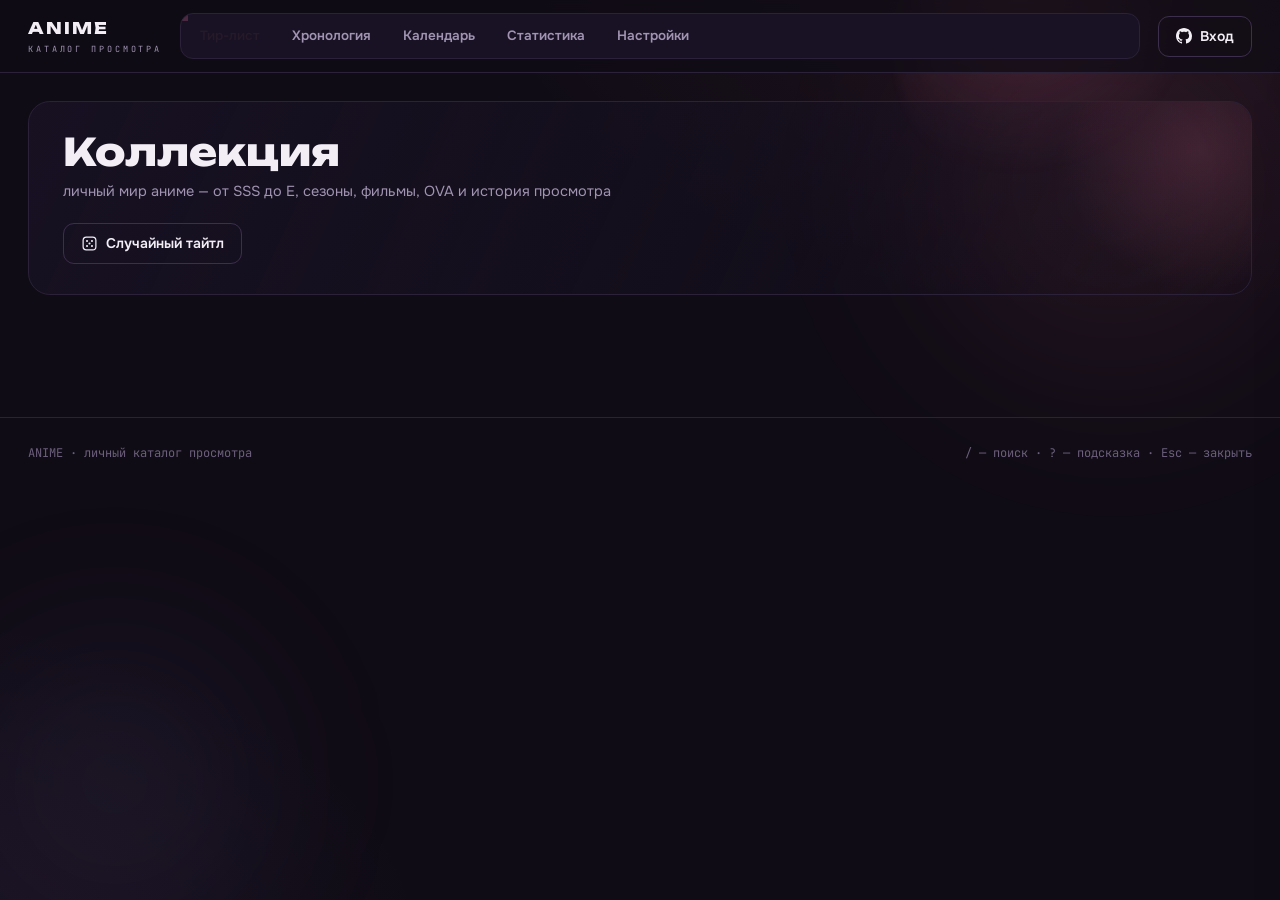
==== index.html @ db7510a7 "Update index.html" ====
<!DOCTYPE html>
<html lang="ru">
<head>
<meta charset="UTF-8">
<meta name="viewport" content="width=device-width, initial-scale=1.0">
<title>ANIME — личный каталог просмотра</title>
<link rel="icon" href="data:image/svg+xml,%3Csvg xmlns='http://www.w3.org/2000/svg' viewBox='0 0 24 24'%3E%3Cpath d='M12 2 C 15.5 6.5, 20 8.5, 20 13.5 C 20 18, 15.5 21, 12 22 C 8.5 21, 4 18, 4 13.5 C 4 8.5, 8.5 6.5, 12 2 Z' fill='%23ff7aa2'/%3E%3C/svg%3E">
<link rel="preconnect" href="https://fonts.googleapis.com">
<link rel="preconnect" href="https://fonts.gstatic.com" crossorigin>
<link href="https://fonts.googleapis.com/css2?family=Unbounded:wght@400;600;800&family=Onest:wght@400;500;600;700&family=JetBrains+Mono:wght@400;600&display=swap" rel="stylesheet">
<link rel="stylesheet" href="https://cdnjs.cloudflare.com/ajax/libs/font-awesome/6.4.0/css/all.min.css">
<link rel="stylesheet" href="css/styles.css">
</head>
<body class="ambient pill-glow tier-glow" data-embanim="full">

<!-- фоновые слои: лепестки позади контента -->
<div id="user-bg" aria-hidden="true"></div>
<div id="user-dim" aria-hidden="true"></div>
<div class="bg-moon" aria-hidden="true"></div>
<div class="bg-ambient" aria-hidden="true"><div class="amb a1"></div><div class="amb a2"></div></div>
<div class="bg-branch br-tr" id="branch-tr" aria-hidden="true"></div>
<div class="bg-branch br-bl" id="branch-bl" aria-hidden="true"></div>
<canvas id="petals" aria-hidden="true"></canvas>

<header class="topbar">
  <a class="brand" href="#" onclick="return false">
    <span class="brand-word" aria-label="ANIME"><i>A</i><i>N</i><i>I</i><i>M</i><i>E</i></span>
    <span class="brand-sub">КАТАЛОГ ПРОСМОТРА</span>
  </a>
  <nav class="nav" id="nav">
    <span class="nav-pill" id="nav-pill"></span>
    <button class="nav-btn active" data-view="tier">Тир-лист</button>
    <button class="nav-btn" data-view="timeline">Хронология</button>
    <button class="nav-btn" data-view="calendar">Календарь</button>
    <button class="nav-btn" data-view="stats">Статистика</button>
    <button class="nav-btn" data-view="settings">Настройки</button>
  </nav>
  <div class="sync-wrap" id="sync-wrap">
    <button class="btn" id="btn-login" title="Вход">
      <svg class="ic" width="16" height="16" viewBox="0 0 24 24" fill="currentColor"><path d="M12 0C5.37 0 0 5.37 0 12c0 5.31 3.435 9.795 8.205 11.385.6.105.825-.255.825-.57 0-.285-.015-1.23-.015-2.235-3.015.555-3.795-.735-4.035-1.41-.135-.345-.72-1.41-1.23-1.695-.42-.225-1.02-.78-.015-.795.945-.015 1.62.87 1.845 1.23 1.08 1.815 2.805 1.305 3.495.99.105-.78.42-1.305.765-1.605-2.67-.3-5.46-1.335-5.46-5.925 0-1.305.465-2.385 1.23-3.225-.12-.3-.54-1.53.12-3.18 0 0 1.005-.315 3.3 1.23.96-.27 1.98-.405 3-.405s2.04.135 3 .405c2.295-1.56 3.3-1.23 3.3-1.23.66 1.65.24 2.88.12 3.18.765.84 1.23 1.905 1.23 3.225 0 4.605-2.805 5.625-5.475 5.925.435.375.81 1.095.81 2.22 0 1.605-.015 2.895-.015 3.3 0 .315.225.69.825.57A12.02 12.02 0 0024 12c0-6.63-5.37-12-12-12z"/></svg>
      <span class="login-label">Вход</span>
    </button>
    <div class="sync-user hidden" id="sync-user" title="Синхронизация">
      <img id="su-avatar" alt="" class="hidden">
      <span class="gh-mini hidden" id="su-ghmini"><svg width="15" height="15" viewBox="0 0 24 24" fill="currentColor"><path d="M12 0C5.37 0 0 5.37 0 12c0 5.31 3.435 9.795 8.205 11.385.6.105.825-.255.825-.57 0-.285-.015-1.23-.015-2.235-3.015.555-3.795-.735-4.035-1.41-.135-.345-.72-1.41-1.23-1.695-.42-.225-1.02-.78-.015-.795.945-.015 1.62.87 1.845 1.23 1.08 1.815 2.805 1.305 3.495.99.105-.78.42-1.305.765-1.605-2.67-.3-5.46-1.335-5.46-5.925 0-1.305.465-2.385 1.23-3.225-.12-.3-.54-1.53.12-3.18 0 0 1.005-.315 3.3 1.23.96-.27 1.98-.405 3-.405s2.04.135 3 .405c2.295-1.56 3.3-1.23 3.3-1.23.66 1.65.24 2.88.12 3.18.765.84 1.23 1.905 1.23 3.225 0 4.605-2.805 5.625-5.475 5.925.435.375.81 1.095.81 2.22 0 1.605-.015 2.895-.015 3.3 0 .315.225.69.825.57A12.02 12.02 0 0024 12c0-6.63-5.37-12-12-12z"/></svg></span>
      <span class="sync-dot" id="su-dot"></span>
    </div>
    <div class="sync-menu hidden" id="sync-menu"></div>
  </div>
  <button class="btn btn-accent hidden" id="btn-add">
    <svg class="ic" width="17" height="17" viewBox="0 0 24 24" fill="none" stroke="currentColor" stroke-width="1.9" stroke-linecap="round"><path d="M12 5v14M5 12h14"/></svg>
    <span class="add-label">Добавить тайтл</span>
  </button>
</header>

<main>
  <!-- ======== ТИР-ЛИСТ ======== -->
  <section class="view" id="view-tier">
    <div class="hero" id="hero">
      <div class="hero-main">
        <h1 class="hero-title">Коллекция</h1>
        <p class="hero-sub">личный мир аниме — от SSS до E, сезоны, фильмы, OVA и история просмотра</p>
        <div class="hero-actions">
          <button class="btn btn-accent hidden" data-act="add">
            <svg class="ic" width="16" height="16" viewBox="0 0 24 24" fill="none" stroke="currentColor" stroke-width="1.9" stroke-linecap="round"><path d="M12 5v14M5 12h14"/></svg>
            Добавить тайтл
          </button>
          <button class="btn" id="btn-random">
            <svg class="ic" width="17" height="17" viewBox="0 0 24 24" fill="none" stroke="currentColor" stroke-width="1.7"><rect x="3" y="3" width="18" height="18" rx="4.5"/><circle cx="8.5" cy="8.5" r="1.5" fill="currentColor" stroke="none"/><circle cx="15.5" cy="8.5" r="1.5" fill="currentColor" stroke="none"/><circle cx="12" cy="12" r="1.5" fill="currentColor" stroke="none"/><circle cx="8.5" cy="15.5" r="1.5" fill="currentColor" stroke="none"/><circle cx="15.5" cy="15.5" r="1.5" fill="currentColor" stroke="none"/></svg>
            Случайный тайтл
          </button>
        </div>
      </div>
      <div class="hero-stats" id="hero-stats"></div>
    </div>
    <div class="tier-total" id="tier-total"></div>
    <div id="recent-wrap"></div>
    <div id="filters-wrap"></div>
    <div id="tierlist"></div>
    <div id="empty-state" class="empty-state" style="display:none">
      <div class="empty-word">ANIME</div>
      <h2>Каталог пока пуст</h2>
      <p>Войдите по токену доступа — и наполняйте коллекцию.</p>
      <div class="row">
        <button class="btn btn-accent hidden" data-act="add">Добавить тайтл</button>
      </div>
    </div>
  </section>

  <!-- ======== ХРОНОЛОГИЯ ======== -->
  <section class="view hidden" id="view-timeline">
    <div class="page-head">
      <div>
        <h1 class="page-title">Хронология</h1>
        <p class="page-sub">Общий список просмотра — от свежего к старому</p>
      </div>
    </div>
    <div id="timeline"></div>
  </section>

  <!-- ======== КАЛЕНДАРЬ ======== -->
  <section class="view hidden" id="view-calendar">
    <div class="page-head">
      <div>
        <h1 class="page-title">Календарь просмотра</h1>
        <p class="page-sub">Дни, в которые вы закончили сезоны, фильмы, OVA и спешлы</p>
      </div>
    </div>
    <div class="cal-head">
      <div class="cal-mode">
        <button id="cal-mode-grid" class="on">Сетка</button>
        <button id="cal-mode-list">Список</button>
      </div>
      <div id="cal-nav-block">
        <button class="cal-nav" id="cal-prev" aria-label="Предыдущий месяц"><svg width="16" height="16" viewBox="0 0 24 24" fill="none" stroke="currentColor" stroke-width="1.9" stroke-linecap="round" stroke-linejoin="round"><path d="M15 5l-7 7 7 7"/></svg></button>
        <select class="cal-sel" id="cal-sel-m" aria-label="Месяц"></select>
        <select class="cal-sel" id="cal-sel-y" aria-label="Год"></select>
        <button class="cal-nav" id="cal-next" aria-label="Следующий месяц"><svg width="16" height="16" viewBox="0 0 24 24" fill="none" stroke="currentColor" stroke-width="1.9" stroke-linecap="round" stroke-linejoin="round"><path d="M9 5l7 7-7 7"/></svg></button>
        <button class="btn" id="cal-today" style="padding:8px 14px;font-size:13px">Сегодня</button>
      </div>
    </div>
    <div id="cal-grid-wrap">
      <div class="cal-grid" id="cal-grid"></div>
      <p class="cal-note">Записи с неполной датой видны в режиме «Список» и во «Хронологии».</p>
    </div>
    <div id="cal-list-wrap" class="hidden">
      <div class="cal-years" id="cal-years"></div>
      <div id="cal-list"></div>
    </div>
  </section>

  <!-- ======== СТАТИСТИКА ======== -->
  <section class="view hidden" id="view-stats">
    <div class="page-head">
      <div>
        <h1 class="page-title">Статистика и аналитика</h1>
        <p class="page-sub">Серии, часы, активность, рекорды, тиры, жанры и годы</p>
      </div>
    </div>
    <div id="stats"></div>
  </section>
</main>

<!-- ======== панель настроек ======== -->
<aside id="drawer" aria-label="Настройки">
  <div class="drawer-head">
    <h2>Настройки</h2>
    <button class="drawer-x" id="drawer-x" title="Закрыть панель"><svg width="17" height="17" viewBox="0 0 24 24" fill="none" stroke="currentColor" stroke-width="1.9" stroke-linecap="round"><path d="M6 6l12 12M18 6L6 18"/></svg></button>
  </div>
  <p class="drawer-sub">Персональные — действуют только в вашем браузере</p>

  <div class="set-sec">
    <h3>Каталог</h3>
    <div class="sw-row">
      <div><div class="sw-name">Вид каталога</div><div class="sw-desc">Постеры, чипы или список</div></div>
      <select class="sel-set" id="sel-catview">
        <option value="posters">Постеры</option>
        <option value="chips">Чипы</option>
        <option value="list">Список</option>
      </select>
    </div>
  </div>

  <div class="set-sec">
    <h3>Эмблемы тиров</h3>
    <div class="sw-row">
      <div><div class="sw-name">Анимация эмблем</div><div class="sw-desc">У каждого тира своя: звезда, лотос, алмаз…</div></div>
      <select class="sel-set" id="sel-embanim">
        <option value="full">Полная</option>
        <option value="float">Только парение</option>
        <option value="off">Выключена</option>
      </select>
    </div>
    <div class="sw-row">
      <div><div class="sw-name">Скорость анимации</div></div>
      <div class="range-in"><input type="range" id="s-embanimspd" min="2" max="14" step="1"><span class="rng-val" id="v-embanimspd"></span></div>
    </div>
    <div class="sw-row">
      <div><div class="sw-name">Свечение тира</div></div>
      <label class="switch"><input type="checkbox" id="s-tierglow"><i></i></label>
    </div>
  </div>

  <div class="set-sec">
    <h3>Частицы и погода</h3>
    <div class="sw-row">
      <div><div class="sw-name">Частицы</div></div>
      <label class="switch"><input type="checkbox" id="s-particles"><i></i></label>
    </div>
    <div class="sw-row">
      <div><div class="sw-name">Стиль частиц</div></div>
      <select class="sel-set" id="sel-pstyle"></select>
    </div>
    <div class="sw-row">
      <div><div class="sw-name">Поверх контента</div></div>
      <label class="switch"><input type="checkbox" id="s-petsfront"><i></i></label>
    </div>
    <div class="sw-row">
      <div><div class="sw-name">Плотность</div></div>
      <div class="range-in"><input type="range" id="s-density" min="5" max="100" step="5"><span class="rng-val" id="v-density"></span></div>
    </div>
    <div class="sw-row">
      <div><div class="sw-name">Скорость падения</div></div>
      <div class="range-in"><input type="range" id="s-fall" min="20" max="250" step="10"><span class="rng-val" id="v-fall"></span></div>
    </div>
    <div class="sw-row">
      <div><div class="sw-name">Размер частиц</div></div>
      <div class="range-in"><input type="range" id="s-psize" min="50" max="200" step="10"><span class="rng-val" id="v-psize"></span></div>
    </div>
    <div class="sw-row">
      <div><div class="sw-name">Прозрачность</div></div>
      <div class="range-in"><input type="range" id="s-palpha" min="20" max="100" step="5"><span class="rng-val" id="v-palpha"></span></div>
    </div>
    <div class="sw-row">
      <div><div class="sw-name">Вращение в полёте</div></div>
      <label class="switch"><input type="checkbox" id="s-pspin"><i></i></label>
    </div>
    <div class="sw-row">
      <div><div class="sw-name">Мерцание</div></div>
      <label class="switch"><input type="checkbox" id="s-twinkle"><i></i></label>
    </div>
    <div class="sw-row">
      <div><div class="sw-name">Сила ветра</div></div>
      <div class="range-in"><input type="range" id="s-wind" min="0" max="200" step="10"><span class="rng-val" id="v-wind"></span></div>
    </div>
  </div>

  <div class="set-sec">
    <h3>Деревья на фоне</h3>
    <div class="sw-row">
      <div><div class="sw-name">Деревья</div></div>
      <label class="switch"><input type="checkbox" id="s-branches"><i></i></label>
    </div>
    <div class="sw-row">
      <div><div class="sw-name">Порода дерева</div></div>
      <select class="sel-set" id="sel-bstyle"></select>
    </div>
    <div class="sw-row">
      <div><div class="sw-name">Покачивание</div></div>
      <label class="switch"><input type="checkbox" id="s-sway"><i></i></label>
    </div>
    <div class="sw-row">
      <div><div class="sw-name">Параллакс от курсора</div></div>
      <div class="range-in"><input type="range" id="s-parallax" min="0" max="100" step="10"><span class="rng-val" id="v-parallax"></span></div>
    </div>
    <div class="sw-row">
      <div><div class="sw-name">Прозрачность деревьев</div></div>
      <div class="range-in"><input type="range" id="s-balpha" min="20" max="100" step="5"><span class="rng-val" id="v-balpha"></span></div>
    </div>
  </div>

  <div class="set-sec">
    <h3>Фон и глубина</h3>
    <div class="sw-row">
      <div><div class="sw-name">Фоновое свечение</div></div>
      <label class="switch"><input type="checkbox" id="s-ambient"><i></i></label>
    </div>
    <div class="sw-row">
      <div><div class="sw-name">Луна</div></div>
      <label class="switch"><input type="checkbox" id="s-moon"><i></i></label>
    </div>
    <div class="sw-row">
      <div><div class="sw-name">Своя картина</div></div>
      <div class="bg-actions">
        <label for="bg-file">Загрузить…</label>
        <input type="file" id="bg-file" accept="image/*" hidden>
        <button id="bg-remove">Убрать</button>
      </div>
    </div>
    <div class="sw-row">
      <div><div class="sw-name">Затемнение картины</div></div>
      <div class="range-in"><input type="range" id="s-bgdim" min="0" max="90" step="5"><span class="rng-val" id="v-bgdim"></span></div>
    </div>
  </div>

  <div class="set-sec">
    <h3>Анимации интерфейса</h3>
    <div class="sw-row">
      <div><div class="sw-name">Анимации интерфейса</div></div>
      <label class="switch"><input type="checkbox" id="s-anim"><i></i></label>
    </div>
    <div class="sw-row">
      <div><div class="sw-name">Темп анимаций</div></div>
      <select class="sel-set" id="sel-tempo">
        <option value="calm">Спокойный</option>
        <option value="normal">Обычный</option>
        <option value="lively">Живой</option>
        <option value="instant">Мгновенный</option>
      </select>
    </div>
    <div class="sw-row"><div><div class="sw-name">Каскад строк тир-листа</div></div><label class="switch"><input type="checkbox" id="s-rowanim"><i></i></label></div>
    <div class="sw-row"><div><div class="sw-name">Каскад карточек</div></div><label class="switch"><input type="checkbox" id="s-cascade"><i></i></label></div>
    <div class="sw-row"><div><div class="sw-name">Подсветка строк тиров</div></div><label class="switch"><input type="checkbox" id="s-tierbg"><i></i></label></div>
    <div class="sw-row"><div><div class="sw-name">Появление модалок</div></div><label class="switch"><input type="checkbox" id="s-modalpop"><i></i></label></div>
    <div class="sw-row"><div><div class="sw-name">Анимация тостов</div></div><label class="switch"><input type="checkbox" id="s-toastanim"><i></i></label></div>
    <div class="sw-row"><div><div class="sw-name">Свечение активной вкладки</div></div><label class="switch"><input type="checkbox" id="s-pillglow"><i></i></label></div>
  </div>

  <div class="set-sec">
    <h3>Карточки</h3>
    <div class="sw-row"><div><div class="sw-name">Объёмный наклон</div></div><label class="switch"><input type="checkbox" id="s-tilt"><i></i></label></div>
    <div class="sw-row"><div><div class="sw-name">Сила наклона</div></div><div class="range-in"><input type="range" id="s-tiltpow" min="2" max="20" step="1"><span class="rng-val" id="v-tiltpow"></span></div></div>
    <div class="sw-row"><div><div class="sw-name">Подъём при наведении</div></div><label class="switch"><input type="checkbox" id="s-lift"><i></i></label></div>
    <div class="sw-row"><div><div class="sw-name">Подсветка цветом тира</div></div><label class="switch"><input type="checkbox" id="s-glow"><i></i></label></div>
    <div class="sw-row"><div><div class="sw-name">Блеск на обложках</div></div><label class="switch"><input type="checkbox" id="s-shine"><i></i></label></div>
  </div>

  <div class="set-sec">
    <h3>Счётчики и списки</h3>
    <div class="sw-row"><div><div class="sw-name">Анимация счётчиков</div></div><label class="switch"><input type="checkbox" id="s-counters"><i></i></label></div>
    <div class="sw-row"><div><div class="sw-name">Скорость счётчиков</div></div><div class="range-in"><input type="range" id="s-cntspd" min="200" max="2000" step="100"><span class="rng-val" id="v-cntspd"></span></div></div>
    <div class="sw-row"><div><div class="sw-name">Лента недавних</div></div><label class="switch"><input type="checkbox" id="s-recent"><i></i></label></div>
  </div>

  <div class="set-sec">
    <h3>Тема</h3>
    <div class="sw-row"><div><div class="sw-name">Светлая тема</div></div><label class="switch"><input type="checkbox" id="s-light"><i></i></label></div>
    <div class="sw-row">
      <div><div class="sw-name">Акцентный цвет</div></div>
      <div class="acc-pick" id="acc-pick">
        <button data-acc="sakura" style="--c:#ff7aa2"></button>
        <button data-acc="flame" style="--c:#ff6b4a"></button>
        <button data-acc="violet" style="--c:#b18cff"></button>
        <button data-acc="mint" style="--c:#6fd6b1"></button>
      </div>
    </div>
    <div class="sw-row"><div><div class="sw-name">Прозрачность панелей</div></div><div class="range-in"><input type="range" id="s-panelop" min="50" max="100" step="2"><span class="rng-val" id="v-panelop"></span></div></div>
    <div class="sw-row"><div><div class="sw-name">Скругление карточек</div></div><div class="range-in"><input type="range" id="s-radius" min="0" max="20" step="1"><span class="rng-val" id="v-radius"></span></div></div>
  </div>

  <div class="set-sec">
    <h3>Расчёт времени</h3>
    <div class="num-row"><div><div class="sw-name">Длительность серии</div></div><div class="num-in"><input type="number" id="s-epmin" min="1" max="600"><span>мин</span></div></div>
    <div class="num-row"><div><div class="sw-name">Длительность фильма</div></div><div class="num-in"><input type="number" id="s-filmmin" min="1" max="600"><span>мин</span></div></div>
  </div>

  <div class="set-sec">
    <h3>Данные</h3>
    <div class="set-actions">
      <button class="btn" id="btn-export"><i class="fa-solid fa-download ic"></i>Экспорт JSON</button>
      <button class="btn" id="btn-import"><i class="fa-solid fa-upload ic"></i>Импорт JSON</button>
      <input type="file" id="file-import" accept=".json,application/json" hidden>
      <button class="btn btn-accent" id="btn-reset-set"><i class="fa-solid fa-rotate-left ic"></i>Сбросить настройки</button>
    </div>
  </div>
</aside>

<footer>
  <span>ANIME · личный каталог просмотра</span>
  <span>/ — поиск · ? — подсказка · Esc — закрыть</span>
</footer>

<!-- ======== детали тайтла ======== -->
<div class="overlay hidden" id="ov-title"><div class="modal modal-title" id="m-title"></div></div>
<!-- ======== форма ======== -->
<div class="overlay hidden" id="ov-form">
  <div class="modal modal-form">
    <button class="modal-x" data-close><svg width="17" height="17" viewBox="0 0 24 24" fill="none" stroke="currentColor" stroke-width="1.9" stroke-linecap="round"><path d="M6 6l12 12M18 6L6 18"/></svg></button>
    <h2 id="form-title">Новый тайтл</h2>
    <form id="title-form" novalidate autocomplete="off">
      <div class="form-top">
        <div class="f-cover">
          <img id="f-preview" alt="Обложка">
          <div class="cover-actions">
            <label for="f-cover-file">Загрузить файл…</label>
            <input type="file" id="f-cover-file" accept="image/*" hidden>
            <button type="button" id="f-cover-clear">Сбросить обложку</button>
          </div>
        </div>
        <div class="f-main">
          <div class="field" id="w-name">
            <label>Название</label>
            <input id="f-name" placeholder="Полное название тайтла" autocomplete="off">
            <div class="err-t">Название обязательно</div>
          </div>
          <div class="field">
            <label>Ссылка на обложку</label>
            <input id="f-cover-url" placeholder="https://… (можно оставить пустым)" autocomplete="off">
          </div>
          <div class="field">
            <label>Тир</label>
            <div class="seg" id="f-tier"></div>
          </div>
          <div class="field">
            <label>Тип</label>
            <div class="seg seg-types" id="f-type"></div>
          </div>
        </div>
      </div>
      <div class="field" style="margin-bottom:14px">
        <label>Жанры</label>
        <div class="gp-search" style="margin-bottom:10px">
          <svg width="15" height="15" viewBox="0 0 24 24" fill="none" stroke="currentColor" stroke-width="1.8" stroke-linecap="round"><circle cx="11" cy="11" r="7"/><path d="M20 20l-3.2-3.2"/></svg>
          <input id="f-genre-search" placeholder="Найти жанр…" autocomplete="off">
        </div>
        <div class="f-genres-selected" id="f-genres-selected"></div>
        <div class="gchips" id="f-genres"></div>
        <div class="genre-add">
          <input id="f-genre-new" placeholder="Свой жанр…" autocomplete="off">
          <button type="button" id="f-genre-add">Добавить</button>
        </div>
      </div>
      <div class="field" id="units-block" style="margin-bottom:14px">
        <label id="units-label">Структура просмотра</label>
        <div class="units-box" id="units-box">
          <div class="units-head"><span class="units-sum" id="units-sum"></span></div>
          <div class="units-add" id="units-add"></div>
          <div class="units-list" id="units-list"></div>
          <div class="units-err">Проверьте даты — формат ДД.ММ.ГГГГ, ММ.ГГГГ или ГГГГ</div>
          <div class="units-foot">Название — свободный текст · у фильмов в поле количества — длительность в минутах</div>
        </div>
      </div>
      <div class="field hidden" id="w-episodes">
        <label id="l-episodes">Эпизоды</label>
        <input type="number" id="f-episodes" min="0" max="5000" placeholder="0">
      </div>
      <div class="field" id="w-minutes2">
        <label id="l-minutes">Длительность эпизода</label>
        <input type="number" id="f-minutes" min="1" max="600" placeholder="по умолчанию">
      </div>
      <div class="f-estimate" id="f-estimate"></div>
      <div class="field hidden" id="w-date">
        <label>Дата просмотра</label>
        <input id="f-date" placeholder="12.08.2023 · 08.2023 · 2023" autocomplete="off">
      </div>
      <div class="field">
        <label>Заметка</label>
        <textarea id="f-notes" placeholder="Впечатления, цитаты…" autocomplete="off"></textarea>
      </div>
      <div class="form-foot">
        <button type="button" class="btn" data-close>Отмена</button>
        <button type="submit" class="btn btn-accent" id="f-submit">Сохранить</button>
      </div>
    </form>
  </div>
</div>
<!-- ======== день календаря ======== -->
<div class="overlay hidden" id="ov-day"><div class="modal modal-day" id="m-day"></div></div>
<!-- ======== подтверждение ======== -->
<div class="overlay hidden" id="ov-confirm"><div class="modal modal-confirm" id="m-confirm"></div></div>
<!-- ======== вход ======== -->
<div class="overlay hidden" id="ov-login">
  <div class="modal modal-login">
    <button class="modal-x" data-close><svg width="17" height="17" viewBox="0 0 24 24" fill="none" stroke="currentColor" stroke-width="1.9" stroke-linecap="round"><path d="M6 6l12 12M18 6L6 18"/></svg></button>
    <h2>Вход</h2>
    <div class="login-tabs">
      <button data-tab="rw" class="on">Владелец · чтение и запись</button>
      <button data-tab="ro">Чтение</button>
    </div>
    <div id="lk-rw">
      <div class="field">
        <label>Токен доступа</label>
        <input type="password" id="lk-token" placeholder="github_pat_… или ghp_…" autocomplete="new-password">
      </div>
      <button type="button" class="btn" id="lk-check">Проверить токен</button>
      <div class="lk-user hidden" id="lk-user"></div>
      <div class="field hidden" id="lk-repo-w">
        <label>Репозиторий</label>
        <select id="lk-repo"></select>
      </div>
      <div class="field hidden" id="lk-branch-w">
        <label>Ветка</label>
        <select id="lk-branch"></select>
      </div>
      <div class="lk-status" id="lk-status"></div>
      <div class="login-foot">
        <button type="button" class="btn" data-close>Отмена</button>
        <button type="button" class="btn btn-accent" id="lk-connect" disabled>Подключить</button>
      </div>
    </div>
    <div id="lk-ro" class="hidden">
      <div class="lk-hint">Режим чтения: укажите публичный репозиторий владельца — каталог подтянется без токена.</div>
      <div class="lk-row">
        <div class="field"><label>Владелец</label><input id="ro-owner" placeholder="github-логин"></div>
        <div class="field"><label>Репозиторий</label><input id="ro-repo" placeholder="имя репозитория"></div>
      </div>
      <div class="field"><label>Ветка</label><input id="ro-branch" value="main"></div>
      <div class="lk-status" id="ro-status"></div>
      <div class="login-foot">
        <button type="button" class="btn" data-close>Отмена</button>
        <button type="button" class="btn btn-accent" id="ro-connect">Подключиться</button>
      </div>
    </div>
  </div>
</div>

<div class="toasts" id="toasts"></div>
<button id="to-top" title="Наверх"><svg width="18" height="18" viewBox="0 0 24 24" fill="none" stroke="currentColor" stroke-width="1.9" stroke-linecap="round" stroke-linejoin="round"><path d="M12 19V5M5 12l7-7 7 7"/></svg></button>

<script src="js/particles.js"></script>
<script src="js/app.js"></script>
<script src="js/admin.js"></script>
</body>
</html>
---- css/styles.css ----
:root{
  --bg:#100c15; --bg2:#161020; --panel:#181224; --panel2:#1e1730;
  --line:#2b2138; --line2:#3c2f4d;
  --text:#f3eef6; --muted:#a094b2; --faint:#6b5f7d;
  --accent:#ff7aa2; --accent2:#ffd76e;
  --accent-soft:color-mix(in srgb,var(--accent) 14%,transparent);
  --ok:#8fd6a4; --warn:#ff6b6b;
  --t-sss:#ffd76e; --t-s:#ff4d6d; --t-a:#a78bfa; --t-b:#38bdf8;
  --t-c:#34d399; --t-d:#fb923c; --t-e:#94a3b8;
  --shadow:0 20px 46px -18px rgba(0,0,0,.65);
  --cover-w:120px;
  --sp:1; --tes:6s; --pa:88%; --rad:11px; --branch-alpha:.95;
}
body.light{
  --bg:#fbf4f6; --bg2:#fff8fa; --panel:#fffdfd; --panel2:#f8edf1;
  --line:#ecdfe5; --line2:#dcc7d0;
  --text:#2c2230; --muted:#7c6e83; --faint:#a99bad;
  --shadow:0 14px 34px -16px rgba(120,70,95,.22);
}
*{box-sizing:border-box;margin:0;padding:0}
html{color-scheme:dark}
body{
  font-family:'Onest',system-ui,sans-serif;
  background:
    radial-gradient(1100px 650px at 88% -8%, color-mix(in srgb,var(--accent) 7%,transparent), transparent 60%),
    radial-gradient(900px 600px at -8% 108%, rgba(177,140,255,.06), transparent 60%),
    var(--bg);
  color:var(--text);font-size:15px;line-height:1.5;min-height:100vh;
  -webkit-font-smoothing:antialiased;overflow-x:hidden;
}
body.light{background:
  radial-gradient(1100px 650px at 88% -8%, rgba(255,122,162,.12), transparent 60%),
  radial-gradient(900px 600px at -8% 108%, rgba(177,140,255,.10), transparent 60%),
  var(--bg)}
::selection{background:var(--accent);color:#fff}
::-webkit-scrollbar{width:10px;height:10px}
::-webkit-scrollbar-thumb{background:var(--line2);border-radius:6px;border:2px solid var(--bg)}
::-webkit-scrollbar-track{background:transparent}
button{font:inherit;color:inherit;background:none;border:none;cursor:pointer}
input,textarea,select{font:inherit;color:inherit}
img{display:block}
.ic{flex:none;vertical-align:-3px}
.hidden{display:none!important}

/* фоновые слои */
#user-bg,#user-dim{position:fixed;inset:0;z-index:0;pointer-events:none;display:none}
body.has-bg #user-bg{display:block;background-image:var(--user-img);background-size:cover;background-position:center}
body.has-bg #user-dim{display:block;background:var(--bg);opacity:var(--bg-dim,.55)}
.bg-moon{position:fixed;top:-9vw;right:4vw;width:26vw;height:26vw;border-radius:50%;z-index:0;pointer-events:none;
  background:radial-gradient(circle at 36% 32%, color-mix(in srgb,var(--accent) 22%,transparent), transparent 60%);
  filter:blur(6px);opacity:.8}
body.no-moon .bg-moon{display:none}
body.light .bg-moon{opacity:.5}
.bg-ambient{position:fixed;inset:0;z-index:0;pointer-events:none;filter:blur(70px);opacity:.55}
body:not(.ambient) .bg-ambient{display:none}
.amb{position:absolute;border-radius:50%}
.amb.a1{width:46vw;height:46vw;background:radial-gradient(circle,color-mix(in srgb,var(--accent) 18%,transparent),transparent 70%);top:-12%;right:-10%;animation:drift1 26s ease-in-out infinite alternate}
.amb.a2{width:38vw;height:38vw;background:radial-gradient(circle,rgba(177,140,255,.14),transparent 70%);bottom:-14%;left:-10%;animation:drift2 34s ease-in-out infinite alternate}
@keyframes drift1{to{transform:translate(-7%,9%) scale(1.18)}}
@keyframes drift2{to{transform:translate(8%,-7%) scale(1.12)}}
.bg-branch{position:fixed;z-index:0;pointer-events:none;opacity:var(--branch-alpha);transition:transform 1.3s cubic-bezier(.22,.9,.3,1)}
body.no-branches .bg-branch{display:none}
body.light .bg-branch{opacity:calc(var(--branch-alpha)*.5)}
.bg-branch.br-tr{top:-10px;right:-44px;width:min(46vw,620px);height:min(76vh,840px)}
.bg-branch.br-bl{bottom:-34px;left:-40px;width:min(32vw,430px);height:min(55vh,620px);opacity:calc(var(--branch-alpha)*.85)}
.bg-branch svg{width:100%;height:100%;display:block}
.bg-branch .sway{animation:sway 9s ease-in-out infinite alternate}
.br-bl .sway{animation-duration:12s;animation-delay:-5s}
@keyframes sway{from{transform:rotate(-.45deg)}to{transform:rotate(.55deg)}}
.crown{animation:crownSway 6.5s ease-in-out infinite alternate;transform-box:view-box}
.br-bl .crown{animation-duration:8s;animation-delay:-3s}
@keyframes crownSway{from{transform:rotate(-.7deg)}to{transform:rotate(.8deg) translateY(2px)}}
body.no-sway .sway,body.no-sway .crown,body.no-anim .sway,body.no-anim .crown{animation:none}
#petals{position:fixed;inset:0;z-index:0;pointer-events:none}
body.pets-front #petals{z-index:80}

/* шапка */
.topbar{position:sticky;top:0;z-index:50;display:flex;align-items:center;gap:18px;
  padding:13px 28px;border-bottom:1px solid var(--line);
  background:color-mix(in srgb,var(--bg) 78%,transparent);
  backdrop-filter:blur(16px);-webkit-backdrop-filter:blur(16px)}
.brand{display:flex;flex-direction:column;gap:3px;text-decoration:none;color:inherit;flex:none}
.brand-word{display:flex}
.brand-word i{font-style:normal;font-family:'Unbounded';font-weight:800;font-size:16px;letter-spacing:.13em;
  display:inline-block;transition:transform .3s cubic-bezier(.3,2.2,.4,1),color .25s;cursor:default}
.brand-word i:hover{transform:translateY(-4px);color:var(--accent)}
@keyframes letterDrop{from{opacity:0;transform:translateY(-14px)}to{opacity:1}}
body:not(.no-anim) .brand-word i{animation:letterDrop calc(.5s*var(--sp)) cubic-bezier(.2,1.2,.3,1) both}
body:not(.no-anim) .brand-word i:nth-child(1){animation-delay:calc(50ms*var(--sp))}
body:not(.no-anim) .brand-word i:nth-child(2){animation-delay:calc(120ms*var(--sp))}
body:not(.no-anim) .brand-word i:nth-child(3){animation-delay:calc(190ms*var(--sp))}
body:not(.no-anim) .brand-word i:nth-child(4){animation-delay:calc(260ms*var(--sp))}
body:not(.no-anim) .brand-word i:nth-child(5){animation-delay:calc(330ms*var(--sp))}
.brand-sub{font-family:'JetBrains Mono';font-size:8.5px;letter-spacing:.34em;color:var(--muted)}
.nav{position:relative;display:flex;gap:2px;padding:4px;border-radius:13px;
  background:var(--panel);border:1px solid var(--line);overflow-x:auto;flex:1;min-width:0;scrollbar-width:none}
.nav::-webkit-scrollbar{display:none}
.nav-pill{position:absolute;border-radius:9px;background:var(--accent);z-index:0;
  transition:left calc(.38s*var(--sp)) cubic-bezier(.3,1.35,.4,1),width calc(.38s*var(--sp)) cubic-bezier(.3,1.35,.4,1),top calc(.38s*var(--sp)) cubic-bezier(.3,1.35,.4,1),height calc(.38s*var(--sp)) cubic-bezier(.3,1.35,.4,1)}
body.pill-glow .nav-pill{box-shadow:0 5px 18px -6px var(--accent),0 0 0 3px color-mix(in srgb,var(--accent) 22%,transparent)}
.nav-btn{position:relative;z-index:1;padding:8px 15px;border-radius:9px;font-weight:600;font-size:13.5px;color:var(--muted);white-space:nowrap;transition:color .25s}
.nav-btn:hover{color:var(--text)}
.nav-btn.active{color:#241a28}
.btn{display:inline-flex;align-items:center;gap:8px;padding:9px 17px;border-radius:11px;
  border:1px solid var(--line2);font-weight:600;font-size:14px;transition:calc(.22s*var(--sp));white-space:nowrap;position:relative;overflow:hidden}
.btn::after{content:'';position:absolute;inset:0;background:linear-gradient(115deg,transparent 35%,rgba(255,255,255,.14) 50%,transparent 65%);transform:translateX(-130%);pointer-events:none}
.btn:hover{border-color:var(--muted);background:var(--panel2);transform:translateY(-1px)}
body:not(.no-anim) .btn:hover::after{animation:sweepBtn calc(.7s*var(--sp)) ease}
@keyframes sweepBtn{to{transform:translateX(130%)}}
.btn-accent{background:var(--accent);border-color:var(--accent);color:#fff}
.btn-accent:hover{background:color-mix(in srgb,var(--accent) 88%,#fff);border-color:transparent;box-shadow:0 8px 24px -8px var(--accent)}
.btn-danger{border-color:color-mix(in srgb,var(--warn) 50%,var(--line));color:var(--warn)}
.btn-danger:hover{background:var(--warn);border-color:var(--warn);color:#fff}

/* синхронизация */
.sync-wrap{position:relative;flex:none}
.sync-user{display:flex;align-items:center;gap:8px;padding:5px 8px 5px 6px;border:1px solid var(--line);border-radius:11px;cursor:pointer;transition:.2s}
.sync-user:hover{border-color:var(--muted)}
.sync-user img{width:28px;height:28px;border-radius:8px;object-fit:cover;background:var(--panel2)}
.sync-user .gh-mini{width:28px;height:28px;border-radius:8px;display:grid;place-items:center;background:var(--panel2);color:var(--muted)}
.sync-dot{width:9px;height:9px;border-radius:50%;background:var(--faint);flex:none;transition:background .3s}
.sync-dot.ok{background:var(--ok)}
.sync-dot.sync{background:var(--accent2);animation:dotPulse 1s ease-in-out infinite}
.sync-dot.err{background:var(--warn)}
@keyframes dotPulse{50%{opacity:.35}}
.sync-menu{position:absolute;top:calc(100% + 10px);right:0;z-index:70;min-width:250px;background:var(--panel);
  border:1px solid var(--line2);border-radius:14px;box-shadow:var(--shadow);padding:8px}
.sm-head{padding:8px 10px;font-size:12.5px;color:var(--muted);border-bottom:1px solid var(--line);margin-bottom:6px;line-height:1.5}
.sm-head b{color:var(--text)}
.sync-menu button{display:block;width:100%;text-align:left;padding:9px 10px;border-radius:9px;font-size:13.5px;transition:.15s}
.sync-menu button:hover{background:var(--panel2)}
.sm-logout{color:var(--warn)!important}
.sm-last{padding:8px 10px 4px;font-family:'JetBrains Mono';font-size:10.5px;color:var(--faint);border-top:1px solid var(--line);margin-top:5px}

/* каркас */
main{position:relative;z-index:1;max-width:1280px;margin:0 auto;padding:28px 28px 80px}
@keyframes viewIn{from{opacity:0;transform:translateY(16px) scale(.99);filter:blur(8px)}to{opacity:1;transform:none;filter:none}}
body:not(.no-anim) .view{animation:viewIn calc(.45s*var(--sp)) cubic-bezier(.2,.9,.3,1) both}
body.no-modalpop .view{animation:none}
.page-head{display:flex;align-items:flex-end;justify-content:space-between;gap:24px;flex-wrap:wrap;margin-bottom:26px}
.page-title{font-family:'Unbounded';font-weight:600;font-size:24px}
.page-sub{color:var(--muted);font-size:13px;margin-top:6px}

/* герой */
.hero{display:flex;align-items:center;justify-content:space-between;gap:26px;flex-wrap:wrap;
  margin-bottom:24px;padding:30px 34px;border:1px solid var(--line);border-radius:22px;
  background:linear-gradient(115deg,color-mix(in srgb,var(--panel) var(--pa),transparent),color-mix(in srgb,var(--panel) calc(var(--pa)*.45),transparent) 62%,transparent);
  backdrop-filter:blur(8px);-webkit-backdrop-filter:blur(8px);position:relative;overflow:hidden}
.hero::before{content:'';position:absolute;right:-90px;top:-90px;width:280px;height:280px;border-radius:50%;
  background:radial-gradient(circle,var(--accent-soft),transparent 70%);pointer-events:none}
@keyframes shimmer{0%{background-position:200% 0}100%{background-position:-200% 0}}
.hero-title{font-family:'Unbounded';font-weight:800;font-size:clamp(26px,4vw,38px);line-height:1.05;
  background:linear-gradient(110deg,var(--text) 30%,var(--accent) 50%,var(--text) 70%);background-size:200% 100%;
  -webkit-background-clip:text;background-clip:text;color:transparent;animation:shimmer 7s linear infinite}
.hero-sub{color:var(--muted);font-size:14.5px;margin-top:9px}
.hero-actions{display:flex;gap:12px;margin-top:20px;flex-wrap:wrap}
.hero-stats{display:flex;gap:13px;flex-wrap:wrap;position:relative}
.hst{padding:15px 22px;border:1px solid var(--line);border-radius:16px;
  background:color-mix(in srgb,var(--panel) var(--pa),transparent);min-width:106px;transition:transform .25s,border-color .25s}
.hst:hover{transform:translateY(-3px);border-color:var(--line2)}
.hst b{display:block;font-family:'Unbounded';font-weight:800;font-size:23px}
.hst span{font-size:10px;letter-spacing:.16em;text-transform:uppercase;color:var(--muted)}
.hst em{display:block;font-style:normal;font-family:'JetBrains Mono';font-size:10px;color:var(--faint);margin-top:3px}

/* сводка тиров */
.tier-total{display:flex;gap:8px;flex-wrap:wrap;margin-bottom:18px}
.tt-item{display:flex;align-items:center;gap:8px;padding:7px 13px;border:1px solid var(--line);border-radius:11px;
  background:color-mix(in srgb,var(--panel) var(--pa),transparent);cursor:pointer;transition:.2s}
.tt-item:hover{border-color:var(--tc);transform:translateY(-2px)}
.tt-item.all{--tc:var(--accent)}
.tt-b{font-family:'Unbounded';font-weight:800;font-size:12px;color:var(--tc)}
.tt-n{font-family:'JetBrains Mono';font-size:12px;color:var(--text);font-weight:600}
.tt-e{font-size:10px;color:var(--faint)}

/* лента недавних */
.recent{margin-bottom:24px}
.recent-head{display:flex;align-items:baseline;gap:12px;margin-bottom:12px}
.recent-head h2{font-family:'Unbounded';font-weight:600;font-size:12.5px;letter-spacing:.22em;text-transform:uppercase}
.recent-head span{font-family:'JetBrains Mono';font-size:11px;color:var(--faint)}
.recent-strip{display:flex;gap:16px;overflow-x:auto;padding:6px 2px 10px}
.card.mini{--cover-w:96px}
.card.mini .card-title{font-size:11.5px;-webkit-line-clamp:1;line-clamp:1}
body:not(.no-anim):not(.no-cascade) .recent .card{animation:cardIn calc(.5s*var(--sp)) cubic-bezier(.2,.9,.3,1.15) both;animation-delay:calc(var(--ci)*50ms*var(--sp))}

/* фильтры */
.filters{display:flex;align-items:center;gap:12px;flex-wrap:wrap;margin-bottom:8px}
.searchbox{display:flex;align-items:center;gap:9px;flex:1;min-width:220px;max-width:400px;
  background:var(--panel);border:1px solid var(--line);border-radius:11px;padding:9px 13px;transition:border-color .25s,box-shadow .25s}
.searchbox:focus-within{border-color:var(--accent);box-shadow:0 0 0 3px var(--accent-soft)}
.searchbox i{color:var(--muted)}
.searchbox input{background:none;border:none;outline:none;width:100%;font-size:14px}
.searchbox input::placeholder{color:var(--faint)}
.sb-clear{flex:none;width:22px;height:22px;border-radius:7px;display:grid;place-items:center;color:var(--muted);transition:.15s}
.sb-clear:hover{background:var(--panel2);color:var(--warn)}
.sort-sel{background:var(--panel);border:1px solid var(--line);border-radius:11px;padding:8px 10px;font-size:13px;font-weight:500;cursor:pointer;outline:none;transition:border-color .2s}
.sort-sel:hover,.sort-sel:focus{border-color:var(--accent)}
.genre-toggle{padding:9px 15px;font-size:13.5px}
.genre-toggle.on{border-color:var(--accent);color:var(--accent)}
.genre-toggle b{font-family:'JetBrains Mono';font-weight:600;font-size:12px}
.active-genres{display:flex;gap:7px;flex-wrap:wrap}
.chip{padding:6px 13px;border:1px solid var(--line);border-radius:999px;font-size:13px;color:var(--muted);transition:.18s;white-space:nowrap}
.chip:hover{border-color:var(--accent);color:var(--text);transform:translateY(-1px)}
.chip.on{border-color:var(--accent);color:var(--accent);background:var(--accent-soft)}
.chip i{font-style:normal;font-family:'JetBrains Mono';font-size:10px;color:var(--faint);margin-left:6px}
.chip.on i{color:var(--accent)}
.filter-info{font-family:'JetBrains Mono';font-size:12px;color:var(--faint);margin-left:auto}
.genre-panel{margin-top:10px;border:1px solid var(--line);border-radius:14px;background:color-mix(in srgb,var(--panel) var(--pa),transparent);padding:14px;animation:viewIn .25s ease both}
.gp-top{display:flex;gap:10px;flex-wrap:wrap;margin-bottom:12px}
.gp-search{flex:1;min-width:200px;display:flex;align-items:center;gap:8px;background:var(--bg2);border:1px solid var(--line);border-radius:10px;padding:8px 12px;transition:border-color .2s}
.gp-search:focus-within{border-color:var(--accent)}
.gp-search i{color:var(--muted)}
.gp-search input{background:none;border:none;outline:none;width:100%;font-size:13.5px}
.gp-search input::placeholder{color:var(--faint)}
.gp-tabs{display:flex;gap:5px;background:var(--bg2);padding:4px;border-radius:10px;border:1px solid var(--line)}
.gp-tabs button{padding:6px 12px;border-radius:7px;font-size:12.5px;font-weight:600;color:var(--muted);transition:.18s}
.gp-tabs button.on{background:var(--accent);color:#241a28}
.gp-grid{display:flex;flex-wrap:wrap;gap:8px;max-height:218px;overflow-y:auto;padding-right:4px}
.gp-empty{color:var(--faint);font-size:12.5px;padding:8px 2px}

/* тир-лист */
.tier-row{--i:0;display:flex;gap:24px;padding:20px 0 30px;border-top:1px solid var(--line);position:relative;scroll-margin-top:80px}
.tier-row::before{content:'';position:absolute;left:0;top:20px;bottom:30px;width:240px;
  background:linear-gradient(90deg,color-mix(in srgb,var(--tc) 8%,transparent),transparent);pointer-events:none;border-radius:10px}
body.no-tierbg .tier-row::before{display:none}
#tierlist.anim-in .tier-row{animation:rowIn calc(.55s*var(--sp)) cubic-bezier(.2,.9,.3,1) both;animation-delay:calc(var(--i)*85ms*var(--sp))}
body.no-rowanim #tierlist.anim-in .tier-row{animation:none}
@keyframes rowIn{from{opacity:0;transform:translateX(-34px);filter:blur(5px)}}
.tier-side{flex:none;width:122px;border-left:3px solid var(--tc);padding-left:16px;
  display:flex;flex-direction:column;gap:4px;padding-top:2px}

/* 3D-ЭМБЛЕМЫ */
.emb{position:relative;width:84px;height:84px;margin:6px 0 10px;flex:none;perspective:860px}
.emb-aura{position:absolute;inset:-18px;border-radius:50%;pointer-events:none;
  background:radial-gradient(circle, color-mix(in srgb,var(--tc) 45%,transparent), transparent 66%);
  animation:embAura 3.6s ease-in-out infinite;animation-delay:calc(var(--i)*-.6s)}
@keyframes embAura{0%,100%{opacity:.5;transform:scale(1)}50%{opacity:1;transform:scale(1.12)}}
.emb-ring{position:absolute;inset:-6px;border-radius:50%;pointer-events:none;
  border:1.5px dashed color-mix(in srgb,var(--tc) 55%,transparent);
  animation:embRing calc(var(--tes)*2.4) linear infinite}
@keyframes embRing{to{transform:rotate(360deg)}}
.emb-rot{position:absolute;inset:0;transform-style:preserve-3d}
.emb-layer{position:absolute;inset:5px;transform:translateZ(var(--z,0px));
  opacity:var(--lo,1);filter:brightness(var(--lb,1)) drop-shadow(0 10px 14px color-mix(in srgb,var(--tc) 28%,transparent))}
.emb-layer svg{width:100%;height:100%;overflow:visible;display:block}
body.tier-glow .emb-layer:last-child{filter:brightness(1.3) drop-shadow(0 0 12px color-mix(in srgb,var(--tc) 60%,transparent))}
.emb-letter{position:absolute;inset:0;display:grid;place-items:center;transform:translateZ(30px);
  font-family:'Unbounded';font-weight:800;line-height:1;color:#fff;z-index:2;
  text-shadow:0 1px 0 color-mix(in srgb,var(--tc) 60%,#000),
  0 2px 0 color-mix(in srgb,var(--tc) 42%,#000),
  0 3px 0 color-mix(in srgb,var(--tc) 26%,#000),
  0 7px 18px rgba(0,0,0,.55)}
.emb[data-tier="SSS"] .emb-letter{font-size:13px}
.emb[data-tier="S"] .emb-letter{font-size:19px}
.emb[data-tier="A"] .emb-letter,.emb[data-tier="B"] .emb-letter,.emb[data-tier="C"] .emb-letter,
.emb[data-tier="D"] .emb-letter,.emb[data-tier="E"] .emb-letter{font-size:20px}
.emb-shadow{position:absolute;left:12%;right:12%;bottom:-10px;height:10px;border-radius:50%;
  background:radial-gradient(ellipse, color-mix(in srgb,var(--tc) 45%,transparent), transparent 70%);
  animation:embShadow 3.6s ease-in-out infinite;animation-delay:calc(var(--i)*-.6s)}
@keyframes embShadow{0%,100%{transform:scaleX(1);opacity:.7}50%{transform:scaleX(.72);opacity:.45}}
.emb-crown{position:absolute;top:-17px;left:50%;transform:translateX(-50%);width:26px;z-index:3;
  filter:drop-shadow(0 2px 4px rgba(0,0,0,.5));pointer-events:none}
.emb[data-tier="SSS"] .emb-rot{animation:embSpinY var(--tes) linear infinite}
.emb[data-tier="S"] .emb-rot{animation:embFlipX calc(var(--tes)*1.25) cubic-bezier(.6,.05,.4,.95) infinite}
.emb[data-tier="A"] .emb-rot{animation:embPendY var(--tes) ease-in-out infinite alternate}
.emb[data-tier="B"] .emb-rot{animation:embBob 7s ease-in-out infinite}
.emb[data-tier="C"] .emb-rot{animation:embOrbitZ calc(var(--tes)*1.6) linear infinite}
.emb[data-tier="D"] .emb-rot{animation:embSwing 4.8s ease-in-out infinite alternate;transform-origin:50% -16%}
.emb[data-tier="E"] .emb-rot{animation:embSpinY calc(var(--tes)*2.6) linear infinite reverse}
@keyframes embSpinY{from{transform:rotateY(0deg) rotateX(12deg)}50%{transform:rotateY(180deg) rotateX(-12deg)}to{transform:rotateY(360deg) rotateX(12deg)}}
@keyframes embFlipX{from{transform:rotateX(0deg) rotateY(14deg)}to{transform:rotateX(360deg) rotateY(14deg)}}
@keyframes embPendY{from{transform:rotateY(-58deg) rotateZ(-4deg)}to{transform:rotateY(58deg) rotateZ(4deg)}}
@keyframes embBob{0%,100%{transform:translateY(0) rotateY(-24deg) rotateZ(-5deg)}30%{transform:translateY(-9px) rotateY(30deg) rotateZ(4deg)}70%{transform:translateY(-3px) rotateY(-30deg) rotateZ(-2deg)}}
@keyframes embOrbitZ{from{transform:rotate(0deg) rotateY(22deg)}to{transform:rotate(360deg) rotateY(22deg)}}
@keyframes embSwing{from{transform:rotate(13deg)}to{transform:rotate(-13deg)}}
@keyframes embGentle{0%,100%{transform:translateY(0) rotateY(-7deg)}50%{transform:translateY(-6px) rotateY(7deg)}}
body[data-embanim="off"] .emb-rot,body[data-embanim="off"] .emb-aura,body[data-embanim="off"] .emb-ring,body[data-embanim="off"] .emb-shadow{animation:none!important}
body[data-embanim="float"] .emb-rot{animation:embGentle 6s ease-in-out infinite!important}
body[data-embanim="float"] .emb-aura,body[data-embanim="float"] .emb-ring{animation:none!important}
.tier-epithet{font-size:10.5px;letter-spacing:.1em;text-transform:uppercase;color:var(--muted)}
.tier-count{font-family:'JetBrains Mono';font-size:11px;color:var(--muted);white-space:nowrap}
.tier-count b{color:var(--text);font-weight:600}
.tier-cards{display:flex;flex-wrap:wrap;gap:13px;align-content:flex-start;flex:1;min-width:0}
.tier-empty{color:var(--faint);font-size:13px;padding:38px 0;letter-spacing:.06em}

/* карточка-постер */
.card{width:var(--cover-w);flex:none;cursor:pointer;--ci:0;position:relative;transition:transform .25s cubic-bezier(.2,.9,.3,1.2)}
#tierlist.anim-in .card{animation:cardIn calc(.5s*var(--sp)) cubic-bezier(.2,.9,.3,1.15) both;animation-delay:calc(var(--ci)*45ms*var(--sp))}
body.no-cascade #tierlist.anim-in .card{animation:none}
@keyframes cardIn{from{opacity:0;transform:translateY(20px) scale(.9)}}
body.tilt-off .card:hover{transform:translateY(-6px)}
body.tilt-off.no-lift .card:hover{transform:none}
.card-crown{position:absolute;top:-9px;left:50%;transform:translateX(-50%);width:27px;z-index:4;filter:drop-shadow(0 2px 3px rgba(0,0,0,.5));pointer-events:none}
.cover{position:relative;aspect-ratio:2/3;border-radius:var(--rad);overflow:hidden;background:var(--panel2);border:1px solid var(--line)}
.cover img{width:100%;height:100%;object-fit:cover;transition:transform calc(.4s*var(--sp)) cubic-bezier(.2,.9,.3,1)}
.card:hover .cover img{transform:scale(1.08)}
body.glow .card:hover .cover{border-color:var(--tc);box-shadow:0 16px 38px -14px color-mix(in srgb,var(--tc) 65%,transparent)}
.cover::after{content:'';position:absolute;inset:0;border-radius:inherit;z-index:1;pointer-events:none;
  background:linear-gradient(115deg,transparent 32%,rgba(255,255,255,.22) 46%,rgba(255,255,255,.06) 54%,transparent 66%);
  transform:translateX(-135%) skewX(-12deg)}
body.shine .card:hover .cover::after{animation:sweep calc(.85s*var(--sp)) ease}
@keyframes sweep{to{transform:translateX(135%) skewX(-12deg)}}
.cover .type-tag{position:absolute;top:7px;left:7px;z-index:3;padding:2px 7px;border-radius:5px;
  background:color-mix(in srgb,var(--bg) 74%,transparent);backdrop-filter:blur(4px);
  font-family:'JetBrains Mono';font-size:9.5px;font-weight:600;letter-spacing:.08em}
.tier-badge{position:absolute;top:7px;right:7px;z-index:3;min-width:22px;height:22px;padding:0 5px;border-radius:6px;
  background:var(--tc);color:#1b1420;display:grid;place-items:center;font-family:'Unbounded';font-weight:800;font-size:10px}
.cover-meta{position:absolute;left:0;right:0;bottom:0;z-index:2;padding:24px 9px 8px;
  background:linear-gradient(transparent,rgba(10,7,14,.9));color:#fff;
  font-family:'JetBrains Mono';font-size:10.5px;line-height:1.7;opacity:0;transform:translateY(8px);transition:.28s}
.card:hover .cover-meta{opacity:1;transform:none}
.card-title{margin-top:9px;font-size:12.5px;font-weight:500;line-height:1.35;
  display:-webkit-box;-webkit-box-orient:vertical;-webkit-line-clamp:2;line-clamp:2;overflow:hidden;transition:color .2s}
.card:hover .card-title{color:var(--accent)}

/* вид: чипы */
.tier-cards.view-chips{gap:9px}
.chipcard{display:inline-flex;align-items:center;gap:9px;padding:5px 13px 5px 5px;border:1px solid var(--line);border-radius:999px;
  cursor:pointer;background:color-mix(in srgb,var(--panel) var(--pa),transparent);transition:.18s;max-width:100%}
.chipcard:hover{border-color:var(--tc);transform:translateY(-2px);background:var(--panel)}
.chipcard img{width:27px;height:38px;border-radius:6px;object-fit:cover;flex:none}
.cc-body{display:flex;flex-direction:column;min-width:0;text-align:left}
.cc-name{font-size:13px;font-weight:600;white-space:nowrap;overflow:hidden;text-overflow:ellipsis;max-width:230px}
.cc-meta{font-family:'JetBrains Mono';font-size:10px;color:var(--muted);white-space:nowrap}
.cc-tier{font-family:'Unbounded';font-weight:800;font-size:9.5px;color:var(--tc);flex:none;margin-left:2px}

/* вид: список */
.tier-cards.view-list{flex-direction:column;gap:6px}
.listcard{display:flex;align-items:center;gap:15px;padding:8px 12px;border:1px solid transparent;border-bottom:1px solid var(--line);
  border-radius:10px;cursor:pointer;transition:.18s;width:100%}
.listcard:hover{background:var(--panel);border-color:var(--line2);border-bottom-color:var(--line2);transform:translateX(4px)}
.listcard img{width:42px;height:60px;border-radius:7px;object-fit:cover;flex:none}
.lc-body{min-width:0;flex:1}
.lc-name{font-weight:600;font-size:14px;white-space:nowrap;overflow:hidden;text-overflow:ellipsis}
.lc-sub{font-family:'JetBrains Mono';font-size:11px;color:var(--muted);margin-top:2px}
.lc-date{font-family:'JetBrains Mono';font-size:12px;color:var(--accent);white-space:nowrap;flex:none}
.lc-tier{font-family:'Unbounded';font-weight:800;font-size:10px;color:var(--tc);border:1px solid var(--tc);border-radius:6px;padding:3px 7px;flex:none}

/* пустое состояние */
.empty-state{text-align:center;padding:80px 20px}
.empty-word{font-family:'Unbounded';font-weight:800;font-size:clamp(34px,7vw,56px);letter-spacing:.3em;margin-bottom:24px;margin-right:-.3em;
  background:linear-gradient(110deg,var(--text) 30%,var(--accent) 50%,var(--text) 70%);background-size:200% 100%;
  -webkit-background-clip:text;background-clip:text;color:transparent;animation:shimmer 6s linear infinite}
.empty-state h2{font-family:'Unbounded';font-weight:600;font-size:21px;margin-bottom:10px}
.empty-state p{color:var(--muted);margin-bottom:26px}
.empty-state .row{display:flex;gap:12px;justify-content:center;flex-wrap:wrap}

/* хронология */
.tl-year{position:sticky;top:70px;z-index:5;display:flex;align-items:baseline;gap:14px;margin:30px 0 10px;padding:10px 6px;border-radius:9px;
  background:color-mix(in srgb,var(--bg) 86%,transparent);backdrop-filter:blur(10px);-webkit-backdrop-filter:blur(10px)}
.tl-year b{font-family:'Unbounded';font-weight:800;font-size:21px}
.tl-year span{font-family:'JetBrains Mono';font-size:11px;color:var(--faint)}
.tl-row{display:flex;align-items:center;gap:16px;padding:11px 14px;border-radius:12px;
  border:1px solid transparent;border-bottom-color:var(--line);cursor:pointer;transition:background .2s,border-color .2s,transform .2s;opacity:0}
.tl-row.in{opacity:1;animation:rowIn2 calc(.5s*var(--sp)) cubic-bezier(.2,.9,.3,1) both;animation-delay:var(--d,0ms)}
@keyframes rowIn2{from{opacity:0;transform:translateY(14px)}}
body.no-anim .tl-row,body.no-cascade .tl-row{opacity:1;animation:none}
.tl-row:hover{background:var(--panel);border-color:var(--line2);border-bottom-color:var(--line2);transform:translateX(4px)}
.tl-row img{width:44px;height:63px;object-fit:cover;border-radius:7px;flex:none}
.tl-name{font-weight:600;font-size:14.5px}
.tl-sub{color:var(--muted);font-size:12px;font-family:'JetBrains Mono';margin-top:3px}
.tl-date{margin-left:auto;font-family:'JetBrains Mono';font-size:12.5px;color:var(--accent);white-space:nowrap}

/* календарь */
.cal-head{display:flex;align-items:center;gap:14px;flex-wrap:wrap;margin-bottom:18px}
.cal-mode{display:flex;padding:3px;background:var(--panel);border:1px solid var(--line);border-radius:11px}
.cal-mode button{padding:7px 15px;border-radius:8px;font-weight:600;font-size:13px;color:var(--muted);transition:.2s}
.cal-mode button.on{background:var(--accent);color:#241a28}
#cal-nav-block{display:flex;align-items:center;gap:10px;flex:1;min-width:0;flex-wrap:wrap}
.cal-nav{width:37px;height:37px;border:1px solid var(--line);border-radius:10px;display:grid;place-items:center;transition:.2s}
.cal-nav:hover{border-color:var(--accent);color:var(--accent);transform:translateY(-1px)}
.cal-sel{background:var(--panel);border:1px solid var(--line);border-radius:10px;padding:8px 10px;font-size:13px;font-weight:500;cursor:pointer;outline:none;transition:border-color .2s}
.cal-sel:hover,.cal-sel:focus{border-color:var(--accent)}
.cal-grid{display:grid;grid-template-columns:repeat(7,1fr);gap:8px}
.cal-dow{font-family:'JetBrains Mono';font-size:10.5px;letter-spacing:.15em;color:var(--faint);text-align:center;padding:6px 0;text-transform:uppercase}
.cal-cell{min-height:104px;border:1px solid var(--line);border-radius:var(--rad);background:color-mix(in srgb,var(--panel) var(--pa),transparent);
  padding:9px 10px;transition:border-color .2s,transform .2s;position:relative}
.cal-cell.out{opacity:.3;background:transparent}
.cal-cell.today{border-color:var(--accent);box-shadow:0 0 0 3px var(--accent-soft)}
.cal-cell.has{cursor:pointer}
.cal-cell.has:hover{border-color:var(--line2);transform:translateY(-3px);background:var(--panel)}
.cal-num{font-family:'JetBrains Mono';font-size:12px;color:var(--muted)}
.cal-cell.today .cal-num{display:inline-block;min-width:22px;height:22px;line-height:22px;text-align:center;border-radius:7px;background:var(--accent);color:#241a28;font-weight:600}
.cal-thumbs{display:flex;gap:4px;margin-top:8px;flex-wrap:wrap;align-items:center}
.cal-thumb{position:relative}
.cal-thumb img{width:24px;height:34px;object-fit:cover;border-radius:5px;display:block}
.s-badge{position:absolute;bottom:-3px;right:-4px;font-family:'JetBrains Mono';font-size:7.5px;font-weight:600;
  background:var(--accent);color:#241a28;border-radius:4px;padding:1px 3px;line-height:1.3}
.cal-more{font-family:'JetBrains Mono';font-size:10.5px;color:var(--accent)}
.cal-note{margin-top:18px;color:var(--faint);font-size:12.5px}
.cal-years{display:flex;gap:8px;flex-wrap:wrap;margin-bottom:20px}
.cl-year{display:flex;align-items:baseline;gap:12px;margin:26px 0 10px}
.cl-year b{font-family:'Unbounded';font-weight:800;font-size:21px}
.cl-year span{font-family:'JetBrains Mono';font-size:11px;color:var(--faint)}
.cl-row{display:flex;align-items:center;gap:16px;padding:10px 12px;border-radius:12px;cursor:pointer;
  border:1px solid transparent;border-bottom-color:var(--line);transition:.18s}
.cl-row:hover{background:var(--panel);border-color:var(--line2);border-bottom-color:var(--line2);transform:translateX(4px)}
.cl-row img{width:42px;height:60px;object-fit:cover;border-radius:7px;flex:none}
.cl-date{flex:none;width:58px;text-align:center;font-family:'JetBrains Mono'}
.cl-date b{display:block;font-size:20px;font-weight:600;color:var(--accent)}
.cl-date b.mid{font-size:13px;letter-spacing:.06em}
.cl-date span{font-size:9.5px;color:var(--muted);letter-spacing:.06em}
.cl-info{min-width:0}
.cl-info .tl-name{font-size:14px}
.cl-tier{margin-left:auto;font-family:'Unbounded';font-weight:800;font-size:11px;color:var(--tc);
  border:1px solid var(--tc);border-radius:7px;padding:4px 8px;white-space:nowrap;opacity:.9}

/* статистика */
.stats-grid{display:grid;grid-template-columns:1fr 1.35fr;gap:40px;align-items:start}
.stat-big{display:flex;flex-direction:column;gap:24px}
.sb-item .sb-v{font-family:'Unbounded';font-weight:800;font-size:44px;line-height:1}
.sb-item.sm .sb-v{font-size:26px}
.sb-item .sb-l{color:var(--muted);font-size:12px;letter-spacing:.16em;text-transform:uppercase;margin-top:6px}
.sb-item .sb-s{font-family:'JetBrains Mono';font-size:11px;color:var(--faint);margin-top:4px}
.mini-grid{display:grid;grid-template-columns:repeat(auto-fit,minmax(150px,1fr));gap:12px}
.taste{border:1px solid var(--line);border-radius:16px;padding:22px;background:color-mix(in srgb,var(--panel) var(--pa),transparent)}
.taste-head{display:flex;justify-content:space-between;align-items:baseline;margin-bottom:14px}
.taste-head b{font-family:'Unbounded';font-size:12px;letter-spacing:.14em}
.taste-score{font-family:'Unbounded';font-weight:800;font-size:26px;color:var(--accent)}
.taste-scale{position:relative;height:2px;background:var(--line2);border-radius:2px;margin:24px 4px 8px}
.taste-mark{position:absolute;top:50%;transform:translate(-50%,-50%) rotate(14deg);transition:left .9s cubic-bezier(.2,1,.3,1)}
.taste-ticks{display:flex;justify-content:space-between;font-family:'JetBrains Mono';font-size:9.5px;color:var(--faint)}
.taste-verdict{margin-top:16px;font-size:14px;color:var(--muted);font-style:italic}
.bars h3{font-family:'Unbounded';font-weight:600;font-size:11.5px;letter-spacing:.2em;text-transform:uppercase;color:var(--muted);margin:26px 0 14px}
.donut-panel{border:1px solid var(--line);border-radius:16px;padding:20px;background:color-mix(in srgb,var(--panel) var(--pa),transparent)}
.donut-panel h3{margin-top:0}
.donut-wrap{display:flex;align-items:center;gap:24px;flex-wrap:wrap}
.donut{width:150px;height:150px;flex:none}
.donut text{font-family:'Unbounded';fill:var(--text)}
.donut .donut-n{font-size:20px;font-weight:800;text-anchor:middle}
.donut .donut-l{font-size:5.5px;letter-spacing:.15em;fill:var(--muted);text-anchor:middle}
.donut-seg{transition:stroke-dasharray 1s cubic-bezier(.2,1,.3,1)}
.donut-legend{display:flex;flex-direction:column;gap:9px;flex:1;min-width:180px}
.dl-row{display:flex;align-items:center;gap:10px;font-size:13.5px}
.dl-dot{width:11px;height:11px;border-radius:4px;flex:none}
.dl-row b{font-weight:600}
.dl-row .dl-v{margin-left:auto;font-family:'JetBrains Mono';font-size:12.5px;color:var(--muted)}
.spectrum{display:flex;height:11px;border-radius:7px;overflow:hidden;background:var(--panel2);border:1px solid var(--line)}
.spectrum span{width:0;transition:width 1s cubic-bezier(.2,1,.3,1)}
.spec-legend{display:flex;justify-content:space-between;font-family:'JetBrains Mono';font-size:9.5px;color:var(--faint);margin-top:6px}
.bar{display:grid;grid-template-columns:96px 1fr 62px;align-items:center;gap:12px;margin-bottom:9px}
.bar-l{font-size:13px;color:var(--muted);white-space:nowrap;overflow:hidden;text-overflow:ellipsis}
.bar-l b{color:var(--text);font-weight:600}
.bar-track{height:9px;background:var(--panel2);border-radius:5px;overflow:hidden}
.bar-fill{height:100%;border-radius:5px;width:0;transition:width .9s cubic-bezier(.2,1,.3,1)}
.bar-v{font-family:'JetBrains Mono';font-size:12px;text-align:right}
.bar-note{color:var(--faint);font-size:12.5px;margin-top:14px}
.heatmap-wrap{display:flex;gap:4px;overflow-x:auto;padding:4px 2px 8px}
.hm-col{display:flex;flex-direction:column;align-items:center;gap:3px}
.hm-cells{display:grid;grid-template-rows:repeat(31,11px);gap:3px}
.hm-cell{width:11px;height:11px;border-radius:3px;background:var(--panel2)}
.hm-cell.ghost{background:transparent}
.hm-cell[data-l="1"]{background:color-mix(in srgb,var(--accent) 30%,var(--panel2))}
.hm-cell[data-l="2"]{background:color-mix(in srgb,var(--accent) 60%,var(--panel2))}
.hm-cell[data-l="3"]{background:var(--accent)}
.hm-lab{font-family:'JetBrains Mono';font-size:9px;color:var(--faint);margin-top:2px}
.hm-legend{display:flex;align-items:center;gap:6px;font-family:'JetBrains Mono';font-size:9.5px;color:var(--faint);margin-top:6px}
.hm-legend i{width:10px;height:10px;border-radius:3px;display:inline-block}
.rec-grid{display:grid;grid-template-columns:repeat(auto-fit,minmax(200px,1fr));gap:10px}
.rec-card{border:1px solid var(--line);border-radius:12px;padding:12px 14px;background:color-mix(in srgb,var(--panel) var(--pa),transparent);cursor:pointer;transition:.2s}
.rec-card:hover{border-color:var(--accent);transform:translateY(-2px)}
.rec-k{font-size:10px;letter-spacing:.14em;text-transform:uppercase;color:var(--muted)}
.rec-v{font-weight:700;font-size:14px;margin-top:4px;white-space:nowrap;overflow:hidden;text-overflow:ellipsis}
.rec-s{font-family:'JetBrains Mono';font-size:11px;color:var(--faint);margin-top:2px}

/* панель настроек */
#drawer{position:fixed;top:62px;right:0;bottom:0;width:min(500px,100vw);z-index:90;
  background:var(--panel);border-left:1px solid var(--line2);box-shadow:var(--shadow);
  transform:translateX(105%);transition:transform calc(.45s*var(--sp)) cubic-bezier(.25,.9,.3,1);
  overflow-y:auto;padding:18px 22px 60px}
body.drawer-open #drawer{transform:none}
body.no-anim #drawer{transition:none}
.drawer-head{display:flex;align-items:center;justify-content:space-between;gap:12px;margin-bottom:4px}
.drawer-head h2{font-family:'Unbounded';font-weight:600;font-size:17px}
.drawer-sub{color:var(--muted);font-size:12px;margin-bottom:10px}
.drawer-x{width:36px;height:36px;border-radius:10px;display:grid;place-items:center;color:var(--muted);border:1px solid var(--line);transition:.2s;flex:none}
.drawer-x:hover{background:var(--panel2);color:var(--text);transform:rotate(90deg)}
.set-sec{border:1px solid var(--line);border-radius:16px;background:color-mix(in srgb,var(--panel) var(--pa),transparent);padding:6px 20px;margin-bottom:16px}
.set-sec>h3{font-family:'Unbounded';font-weight:600;font-size:11px;letter-spacing:.2em;text-transform:uppercase;color:var(--muted);padding:16px 0 6px}
.sw-row{display:flex;align-items:center;justify-content:space-between;gap:18px;padding:14px 0;border-top:1px solid var(--line)}
.sw-row:first-of-type{border-top:none}
.sw-name{font-weight:600;font-size:14px}
.sw-desc{color:var(--muted);font-size:12px;margin-top:2px;max-width:300px}
.switch{position:relative;width:44px;height:24px;flex:none;cursor:pointer}
.switch input{position:absolute;opacity:0;inset:0;cursor:pointer}
.switch i{position:absolute;inset:0;border-radius:99px;background:var(--line2);transition:.25s}
.switch i::after{content:'';position:absolute;top:3px;left:3px;width:18px;height:18px;border-radius:50%;background:#fff;transition:.25s;box-shadow:0 1px 4px rgba(0,0,0,.35)}
.switch input:checked+i{background:var(--accent)}
.switch input:checked+i::after{left:23px}
.range-in{display:flex;align-items:center;gap:12px}
.range-in input[type=range]{-webkit-appearance:none;appearance:none;width:140px;height:4px;border-radius:4px;background:var(--line2);outline:none;cursor:pointer}
.range-in input[type=range]::-webkit-slider-thumb{-webkit-appearance:none;width:17px;height:17px;border-radius:50%;background:var(--accent);cursor:pointer;box-shadow:0 0 0 5px var(--accent-soft);transition:transform .15s}
.range-in input[type=range]::-webkit-slider-thumb:hover{transform:scale(1.25)}
.range-in input[type=range]::-moz-range-thumb{width:17px;height:17px;border:none;border-radius:50%;background:var(--accent);cursor:pointer;box-shadow:0 0 0 5px var(--accent-soft)}
.rng-val{font-family:'JetBrains Mono';font-size:12px;color:var(--accent);min-width:48px;text-align:right}
.sel-set{background:var(--bg2);border:1px solid var(--line);border-radius:10px;padding:8px 12px;font-size:13px;font-weight:500;outline:none;cursor:pointer;transition:border-color .2s;max-width:250px}
.sel-set:hover,.sel-set:focus{border-color:var(--accent)}
.acc-pick{display:flex;gap:10px}
.acc-pick button{width:27px;height:27px;border-radius:50%;background:var(--c);border:2px solid transparent;cursor:pointer;transition:.2s}
.acc-pick button:hover{transform:scale(1.15)}
.acc-pick button.on{border-color:var(--text);box-shadow:0 0 0 3px var(--bg),0 0 0 5px var(--c)}
.bg-actions{display:flex;gap:10px;align-items:center;flex-wrap:wrap}
.bg-actions label{padding:7px 13px;border:1px solid var(--line);border-radius:10px;font-size:12.5px;font-weight:600;color:var(--muted);cursor:pointer;transition:.2s}
.bg-actions label:hover{color:var(--accent);border-color:var(--accent)}
.bg-actions button{padding:7px 13px;border:1px solid var(--line);border-radius:10px;font-size:12.5px;color:var(--muted);transition:.2s}
.bg-actions button:hover{color:var(--warn);border-color:var(--warn)}
.num-row{display:flex;align-items:center;justify-content:space-between;gap:18px;padding:14px 0;border-top:1px solid var(--line)}
.num-in{display:flex;align-items:center;gap:10px}
.num-in input{width:78px;background:var(--bg2);border:1px solid var(--line);border-radius:9px;padding:8px 10px;text-align:center;font-family:'JetBrains Mono';font-size:14px;outline:none;transition:border-color .2s}
.num-in input:focus{border-color:var(--accent)}
.num-in span{color:var(--muted);font-size:13px}
.set-actions{display:flex;gap:12px;flex-wrap:wrap;padding:16px 0;border-top:1px solid var(--line)}

/* модалки */
.overlay{position:fixed;inset:0;z-index:100;display:grid;place-items:center;padding:24px;
  background:rgba(10,7,14,.66);backdrop-filter:blur(8px);-webkit-backdrop-filter:blur(8px)}
body.light .overlay{background:rgba(58,40,52,.4)}
@keyframes pop{from{opacity:0;transform:translateY(18px) scale(.96);filter:blur(6px)}to{opacity:1;transform:none;filter:none}}
.modal{background:var(--panel);border:1px solid var(--line2);border-radius:20px;box-shadow:var(--shadow);
  width:100%;max-height:calc(100vh - 48px);overflow-y:auto;position:relative}
body:not(.no-anim):not(.no-modalpop) .modal{animation:pop calc(.32s*var(--sp)) cubic-bezier(.2,1,.3,1) both}
body.no-modalpop .modal{animation:none}
.modal-x{position:absolute;top:14px;right:14px;width:36px;height:36px;border-radius:10px;display:grid;place-items:center;color:var(--muted);transition:.2s;z-index:5}
.modal-x:hover{background:var(--panel2);color:var(--text);transform:rotate(90deg)}
.modal-title{max-width:880px;padding:34px}
.dt-grid{display:grid;grid-template-columns:225px 1fr;gap:32px}
.dt-cover img{width:225px;aspect-ratio:2/3;object-fit:cover;border-radius:14px;border:1px solid var(--line2);transition:transform .4s cubic-bezier(.2,.9,.3,1)}
.dt-cover:hover img{transform:scale(1.02) rotate(.5deg)}
.dt-tierline{display:flex;align-items:center;gap:12px;margin-bottom:12px}
.dt-tierline .tier-badge{position:static;min-width:36px;height:36px;font-size:13px;border-radius:9px}
.dt-type{font-family:'JetBrains Mono';font-size:11.5px;color:var(--muted);letter-spacing:.1em;text-transform:uppercase}
.dt-name{font-family:'Unbounded';font-weight:600;font-size:21px;line-height:1.3;margin-bottom:14px;padding-right:36px}
.dt-genres{display:flex;flex-wrap:wrap;gap:7px;margin-bottom:20px}
.dt-genres span{padding:4px 11px;border:1px solid var(--line);border-radius:99px;font-size:12px;color:var(--muted);transition:.2s}
.dt-genres span:hover{border-color:var(--accent);color:var(--accent)}
.du-head{font-family:'Unbounded';font-weight:600;font-size:10px;letter-spacing:.22em;text-transform:uppercase;color:var(--muted);margin-bottom:9px}
.dt-units{display:grid;grid-template-columns:repeat(auto-fill,minmax(230px,1fr));gap:8px;margin:0 0 18px}
.dt-unit{display:flex;align-items:center;gap:10px;padding:8px 11px;border:1px solid var(--line);border-radius:calc(var(--rad) - 1px);background:var(--bg2);font-size:13px}
.dt-unit b{min-width:32px;height:24px;padding:0 4px;border-radius:7px;display:grid;place-items:center;
  font-family:'JetBrains Mono';font-size:9.5px;font-weight:600;color:#241a28;background:var(--uc)}
.dt-unit .du-name{font-weight:600;overflow:hidden;text-overflow:ellipsis;white-space:nowrap;min-width:0}
.dt-unit .du-eps{font-family:'JetBrains Mono';font-size:11.5px;color:var(--muted);white-space:nowrap}
.dt-unit .du-date{margin-left:auto;font-family:'JetBrains Mono';font-size:11.5px;color:var(--muted);white-space:nowrap}
.dt-specs{display:grid;grid-template-columns:1fr 1fr;gap:0 26px}
.dt-spec{display:flex;justify-content:space-between;gap:14px;padding:10px 0;border-top:1px solid var(--line);font-size:13.5px}
.dt-spec dt{color:var(--muted)}
.dt-spec dd{font-family:'JetBrains Mono';font-weight:600;text-align:right}
.dt-spec dd.accent{color:var(--accent)}
.dt-notes{margin-top:18px;padding:14px 16px;border-left:3px solid var(--accent);background:var(--bg2);border-radius:0 10px 10px 0;color:var(--muted);font-size:13.5px;white-space:pre-wrap}
.dt-actions{display:flex;gap:10px;margin-top:26px;justify-content:flex-end;flex-wrap:wrap}

/* форма */
.modal-form{max-width:680px;padding:34px}
.modal-form h2{font-family:'Unbounded';font-weight:600;font-size:18px;margin-bottom:22px;padding-right:36px}
.form-top{display:flex;gap:20px;margin-bottom:22px}
.f-cover{flex:none;width:108px}
.f-cover img{width:108px;aspect-ratio:2/3;object-fit:cover;border-radius:10px;border:1px dashed var(--line2);background:var(--bg2)}
.cover-actions{display:flex;flex-direction:column;gap:6px;margin-top:8px}
.cover-actions button,.cover-actions label{font-size:11.5px;padding:5px 8px;border:1px solid var(--line);border-radius:8px;text-align:center;color:var(--muted);cursor:pointer;transition:.2s;display:block}
.cover-actions :hover{color:var(--accent);border-color:var(--accent)}
.f-main{flex:1;min-width:0;display:flex;flex-direction:column;gap:16px}
.field label{display:block;font-size:11px;letter-spacing:.13em;text-transform:uppercase;color:var(--muted);margin-bottom:7px;font-weight:600}
.field input,.field textarea{width:100%;background:var(--bg2);border:1px solid var(--line);border-radius:10px;
  padding:10px 13px;font-size:14.5px;outline:none;transition:border-color .2s,box-shadow .2s}
.field input:focus,.field textarea:focus{border-color:var(--accent);box-shadow:0 0 0 3px var(--accent-soft)}
.field textarea{resize:vertical;min-height:70px}
.field .hint{font-size:11.5px;color:var(--faint);margin-top:6px;font-family:'JetBrains Mono'}
.field.error input{border-color:var(--warn)}
.field .err-t{display:none;font-size:11.5px;color:var(--warn);margin-top:6px}
.field.error .err-t{display:block}
.seg{display:flex;gap:8px;flex-wrap:wrap}
.seg .seg-btn{min-width:46px;height:44px;padding:0 12px;border:1px solid var(--line);border-radius:11px;
  font-family:'Unbounded';font-weight:800;font-size:15px;color:var(--muted);transition:.18s}
.seg .seg-btn:hover{border-color:var(--muted);color:var(--text);transform:translateY(-2px)}
.seg .seg-btn.on{background:var(--tc,var(--accent));border-color:var(--tc,var(--accent));color:#1b1420}
.seg-types .seg-btn{font-family:'Onest';font-weight:600;font-size:13.5px}
.f-estimate{margin-top:10px;font-family:'JetBrains Mono';font-size:12.5px;color:var(--accent)}
.gchips{display:flex;flex-wrap:wrap;gap:8px;max-height:200px;overflow-y:auto;padding-right:4px}
.f-genres-selected{display:flex;flex-wrap:wrap;gap:7px;margin-bottom:10px}
.f-genres-selected:not(:empty)::before{content:'Выбрано:';font-size:11px;letter-spacing:.13em;text-transform:uppercase;color:var(--muted);font-weight:600;align-self:center}
.genre-add{display:flex;gap:8px;margin-top:10px}
.genre-add input{flex:1;background:var(--bg2);border:1px solid var(--line);border-radius:9px;padding:8px 11px;font-size:13px;outline:none}
.genre-add input:focus{border-color:var(--accent)}
.genre-add button{padding:0 14px;border:1px solid var(--line);border-radius:9px;font-size:13px;color:var(--muted);transition:.2s}
.genre-add button:hover{color:var(--accent);border-color:var(--accent)}
.form-foot{display:flex;justify-content:flex-end;gap:12px;margin-top:26px;padding-top:20px;border-top:1px solid var(--line)}

/* структура просмотра */
.units-box{border:1px solid var(--line);border-radius:13px;background:var(--bg2);padding:13px}
.units-head{display:flex;align-items:center;gap:10px;flex-wrap:wrap;margin-bottom:11px}
.units-sum{font-family:'JetBrains Mono';font-size:12px;color:var(--accent)}
.units-add{display:flex;gap:6px;flex-wrap:wrap;margin-bottom:11px}
.u-add{display:inline-flex;align-items:center;gap:7px;padding:6px 12px;border:1px solid var(--line);border-radius:9px;
  font-size:12.5px;font-weight:600;color:var(--muted);transition:.18s}
.u-add i{width:8px;height:8px;border-radius:50%;background:var(--kc)}
.u-add:hover{color:var(--text);border-color:var(--kc);background:color-mix(in srgb,var(--kc) 12%,transparent);transform:translateY(-1px)}
.units-list{display:flex;flex-direction:column;gap:6px}
.units-list.scrolled{max-height:320px;overflow-y:auto;padding-right:6px}
.urow{display:grid;grid-template-columns:36px 84px 1fr 76px 104px 26px;gap:7px;align-items:center}
.urow.nosel{grid-template-columns:36px 1fr 76px 104px 26px}
.urow.pop{animation:srowIn .3s ease both}
@keyframes srowIn{from{opacity:0;transform:translateX(-12px)}}
.urow-badge{height:27px;border-radius:8px;display:grid;place-items:center;
  font-family:'JetBrains Mono';font-size:9.5px;font-weight:600;color:#241a28;background:var(--uc)}
.urow select{width:100%;height:34px;background:var(--panel);border:1px solid var(--line);border-radius:8px;
  padding:0 6px;font-size:12px;outline:none;cursor:pointer;transition:border-color .2s}
.urow select:hover,.urow select:focus{border-color:var(--accent)}
.urow input{width:100%;background:var(--panel);border:1px solid var(--line);border-radius:8px;padding:7px 9px;font-size:13px;outline:none;transition:border-color .2s}
.urow input:focus{border-color:var(--accent)}
.urow input::placeholder{color:var(--faint)}
.urow.err input[data-k="date"]{border-color:var(--warn)}
.srow-del{width:26px;height:28px;border-radius:8px;display:grid;place-items:center;color:var(--faint);transition:.2s;font-size:16px;line-height:1}
.srow-del:hover{color:var(--warn);background:color-mix(in srgb,var(--warn) 12%,transparent)}
.units-foot{margin-top:9px;font-size:11.5px;color:var(--faint)}
.units-err{display:none;margin-top:8px;font-size:11.5px;color:var(--warn)}
.units-box.has-err .units-err{display:block}
.modal-day{max-width:540px;padding:28px}
.modal-day h2{font-family:'Unbounded';font-weight:600;font-size:16px;margin-bottom:18px;padding-right:36px}
.day-item{display:flex;align-items:center;gap:14px;padding:10px;border-radius:11px;cursor:pointer;transition:.18s}
.day-item:hover{background:var(--panel2);transform:translateX(4px)}
.day-item img{width:40px;height:57px;object-fit:cover;border-radius:7px}
.day-item .tl-name{font-size:14px}
.modal-confirm{max-width:430px;padding:30px}
.modal-confirm h2{font-family:'Unbounded';font-weight:600;font-size:16px;margin-bottom:10px;padding-right:30px}
.modal-confirm p{color:var(--muted);font-size:14px;margin-bottom:22px;line-height:1.7}
.modal-confirm .form-foot{margin-top:0;padding-top:0;border:none;flex-wrap:wrap}

/* модалка входа */
.modal-login{max-width:500px;padding:28px}
.modal-login h2{font-family:'Unbounded';font-weight:600;font-size:17px;margin-bottom:18px;padding-right:36px}
.login-tabs{display:flex;gap:6px;background:var(--panel2);padding:4px;border-radius:12px;margin-bottom:18px}
.login-tabs button{flex:1;padding:9px;border-radius:9px;font-weight:600;font-size:13px;color:var(--muted);transition:.2s}
.login-tabs button.on{background:var(--accent);color:#241a28}
.lk-hint{font-size:12.5px;color:var(--muted);background:var(--bg2);border:1px solid var(--line);border-radius:11px;padding:11px 13px;margin-bottom:16px;line-height:1.6}
.lk-user{display:flex;align-items:center;gap:11px;padding:10px 12px;border:1px solid var(--line);border-radius:11px;margin:12px 0}
.lk-user img{width:32px;height:32px;border-radius:9px}
.lk-user .lku-name{font-weight:600;font-size:14px}
.lk-user .lku-sub{font-size:11.5px;color:var(--muted);font-family:'JetBrains Mono'}
.lk-row{display:grid;grid-template-columns:1fr 1fr;gap:12px}
.lk-status{margin:10px 0 0;font-size:12.5px;color:var(--muted);min-height:18px;font-family:'JetBrains Mono'}
.modal-login .field{margin-bottom:14px}
.modal-login select{width:100%;background:var(--bg2);border:1px solid var(--line);border-radius:10px;padding:10px 13px;font-size:14px;outline:none;cursor:pointer}
.modal-login select:focus{border-color:var(--accent)}
.login-foot{display:flex;gap:12px;justify-content:flex-end;margin-top:18px}

/* тосты / наверх */
.toasts{position:fixed;bottom:22px;right:22px;z-index:300;display:flex;flex-direction:column;gap:10px}
@keyframes toastIn{from{opacity:0;transform:translateX(24px) scale(.95)}to{opacity:1;transform:none}}
.toast{display:flex;align-items:center;gap:11px;padding:13px 18px;border-radius:12px;
  background:var(--panel2);border:1px solid var(--line2);border-left:3px solid var(--accent);
  box-shadow:var(--shadow);font-size:14px;font-weight:500;max-width:340px}
body:not(.no-anim):not(.no-toastanim) .toast{animation:toastIn calc(.32s*var(--sp)) cubic-bezier(.2,1.2,.3,1) both}
body.no-toastanim .toast{animation:none}
.toast .ic{color:var(--accent)}
.toast.warn{border-left-color:var(--warn)}
.toast.warn .ic{color:var(--warn)}
#to-top{position:fixed;right:24px;bottom:24px;z-index:60;width:46px;height:46px;border-radius:13px;
  background:var(--panel2);border:1px solid var(--line2);display:grid;place-items:center;color:var(--muted);
  opacity:0;pointer-events:none;transition:.3s;box-shadow:var(--shadow)}
#to-top:hover{color:var(--accent);border-color:var(--accent);transform:translateY(-3px)}
#to-top.show{opacity:1;pointer-events:auto}
footer{position:relative;z-index:1;border-top:1px solid var(--line);padding:26px 28px;color:var(--faint);
  font-size:12px;font-family:'JetBrains Mono';display:flex;justify-content:space-between;gap:14px;flex-wrap:wrap}

/* адаптив */
@media (max-width:960px){
  .stats-grid{grid-template-columns:1fr}
  .dt-grid{grid-template-columns:1fr}
  .dt-cover img{width:170px}
  .modal-title,.modal-form{padding:24px}
  .topbar{padding:12px 16px;gap:12px}
  main{padding:22px 16px 70px}
  #drawer{top:54px}
  .tier-side{width:98px}
  .emb{width:66px;height:66px;perspective:680px}
  .emb[data-tier="SSS"] .emb-letter{font-size:10px}
  .emb[data-tier="S"] .emb-letter{font-size:15px}
  .emb[data-tier="A"] .emb-letter,.emb[data-tier="B"] .emb-letter,.emb[data-tier="C"] .emb-letter,
  .emb[data-tier="D"] .emb-letter,.emb[data-tier="E"] .emb-letter{font-size:16px}
  .emb-crown{width:21px;top:-14px}
  .tier-row::before{display:none}
  .hst{min-width:92px;padding:12px 16px}
  .add-label,.login-label{display:none}
  .br-bl{display:none}
  .br-tr{width:82vw;height:58vh;opacity:calc(var(--branch-alpha)*.55)}
  .tl-year{top:64px}
  .cl-tier,.lc-tier{display:none}
  .urow{grid-template-columns:32px 74px 1fr 62px 88px 24px}
  .urow.nosel{grid-template-columns:32px 1fr 62px 88px 24px}
  .cc-name{max-width:150px}
}
body.no-anim *,body.no-anim *::before,body.no-anim *::after{transition:none!important;animation:none!important}
body.no-anim .tl-row{opacity:1}
@media (prefers-reduced-motion:reduce){
  *,*::before,*::after{animation:none!important;transition:none!important}
  .tl-row{opacity:1!important}
}
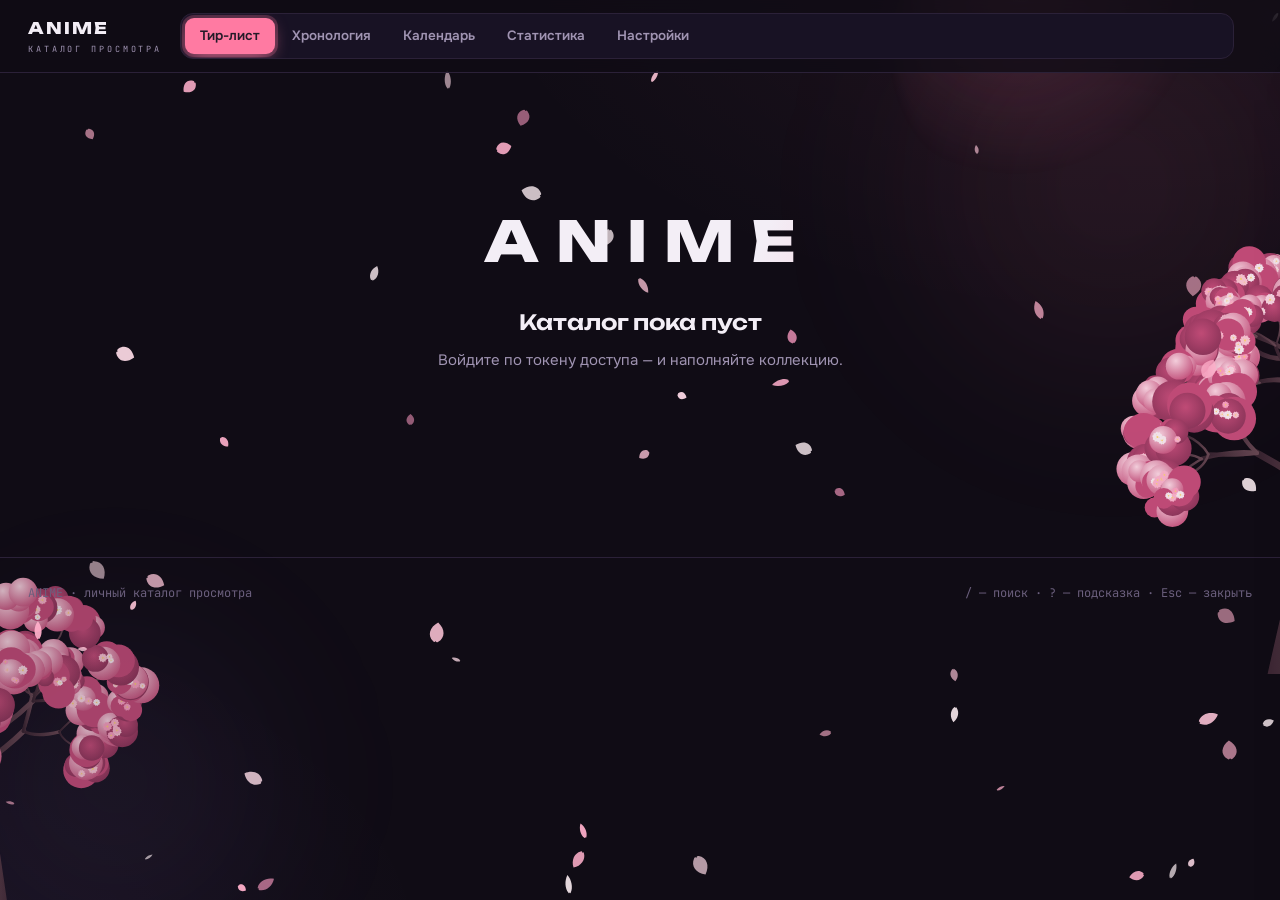
==== commit db758d10: "Update index.html" ====
--- a/index.html
+++ b/index.html
@@ -36,17 +36,13 @@
     <button class="nav-btn" data-view="settings">Настройки</button>
   </nav>
   <div class="sync-wrap" id="sync-wrap">
-    <button class="btn" id="btn-login" title="Вход">
-      <svg class="ic" width="16" height="16" viewBox="0 0 24 24" fill="currentColor"><path d="M12 0C5.37 0 0 5.37 0 12c0 5.31 3.435 9.795 8.205 11.385.6.105.825-.255.825-.57 0-.285-.015-1.23-.015-2.235-3.015.555-3.795-.735-4.035-1.41-.135-.345-.72-1.41-1.23-1.695-.42-.225-1.02-.78-.015-.795.945-.015 1.62.87 1.845 1.23 1.08 1.815 2.805 1.305 3.495.99.105-.78.42-1.305.765-1.605-2.67-.3-5.46-1.335-5.46-5.925 0-1.305.465-2.385 1.23-3.225-.12-.3-.54-1.53.12-3.18 0 0 1.005-.315 3.3 1.23.96-.27 1.98-.405 3-.405s2.04.135 3 .405c2.295-1.56 3.3-1.23 3.3-1.23.66 1.65.24 2.88.12 3.18.765.84 1.23 1.905 1.23 3.225 0 4.605-2.805 5.625-5.475 5.925.435.375.81 1.095.81 2.22 0 1.605-.015 2.895-.015 3.3 0 .315.225.69.825.57A12.02 12.02 0 0024 12c0-6.63-5.37-12-12-12z"/></svg>
-      <span class="login-label">Вход</span>
-    </button>
-    <div class="sync-user hidden" id="sync-user" title="Синхронизация">
-      <img id="su-avatar" alt="" class="hidden">
-      <span class="gh-mini hidden" id="su-ghmini"><svg width="15" height="15" viewBox="0 0 24 24" fill="currentColor"><path d="M12 0C5.37 0 0 5.37 0 12c0 5.31 3.435 9.795 8.205 11.385.6.105.825-.255.825-.57 0-.285-.015-1.23-.015-2.235-3.015.555-3.795-.735-4.035-1.41-.135-.345-.72-1.41-1.23-1.695-.42-.225-1.02-.78-.015-.795.945-.015 1.62.87 1.845 1.23 1.08 1.815 2.805 1.305 3.495.99.105-.78.42-1.305.765-1.605-2.67-.3-5.46-1.335-5.46-5.925 0-1.305.465-2.385 1.23-3.225-.12-.3-.54-1.53.12-3.18 0 0 1.005-.315 3.3 1.23.96-.27 1.98-.405 3-.405s2.04.135 3 .405c2.295-1.56 3.3-1.23 3.3-1.23.66 1.65.24 2.88.12 3.18.765.84 1.23 1.905 1.23 3.225 0 4.605-2.805 5.625-5.475 5.925.435.375.81 1.095.81 2.22 0 1.605-.015 2.895-.015 3.3 0 .315.225.69.825.57A12.02 12.02 0 0024 12c0-6.63-5.37-12-12-12z"/></svg></span>
-      <span class="sync-dot" id="su-dot"></span>
-    </div>
-    <div class="sync-menu hidden" id="sync-menu"></div>
-  </div>
+  <div class="sync-user hidden" id="sync-user" title="Синхронизация">
+    <img id="su-avatar" alt="" class="hidden">
+    <span class="gh-mini hidden" id="su-ghmini"><svg width="15" height="15" viewBox="0 0 24 24" fill="currentColor"><path d="M12 0C5.37 0 0 5.37 0 12c0 5.31 3.435 9.795 8.205 11.385.6.105.825-.255.825-.57 0-.285-.015-1.23-.015-2.235-3.015.555-3.795-.735-4.035-1.41-.135-.345-.72-1.41-1.23-1.695-.42-.225-1.02-.78-.015-.795.945-.015 1.62.87 1.845 1.23 1.08 1.815 2.805 1.305 3.495.99.105-.78.42-1.305.765-1.605-2.67-.3-5.46-1.335-5.46-5.925 0-1.305.465-2.385 1.23-3.225-.12-.3-.54-1.53.12-3.18 0 0 1.005-.315 3.3 1.23.96-.27 1.98-.405 3-.405s2.04.135 3 .405c2.295-1.56 3.3-1.23 3.3-1.23.66 1.65.24 2.88.12 3.18.765.84 1.23 1.905 1.23 3.225 0 4.605-2.805 5.625-5.475 5.925.435.375.81 1.095.81 2.22 0 1.605-.015 2.895-.015 3.3 0 .315.225.69.825.57A12.02 12.02 0 0024 12c0-6.63-5.37-12-12-12z"/></svg></span>
+    <span class="sync-dot" id="su-dot"></span>
+  </div>
+  <div class="sync-menu hidden" id="sync-menu"></div>
+</div>
   <button class="btn btn-accent hidden" id="btn-add">
     <svg class="ic" width="17" height="17" viewBox="0 0 24 24" fill="none" stroke="currentColor" stroke-width="1.9" stroke-linecap="round"><path d="M12 5v14M5 12h14"/></svg>
     <span class="add-label">Добавить тайтл</span>
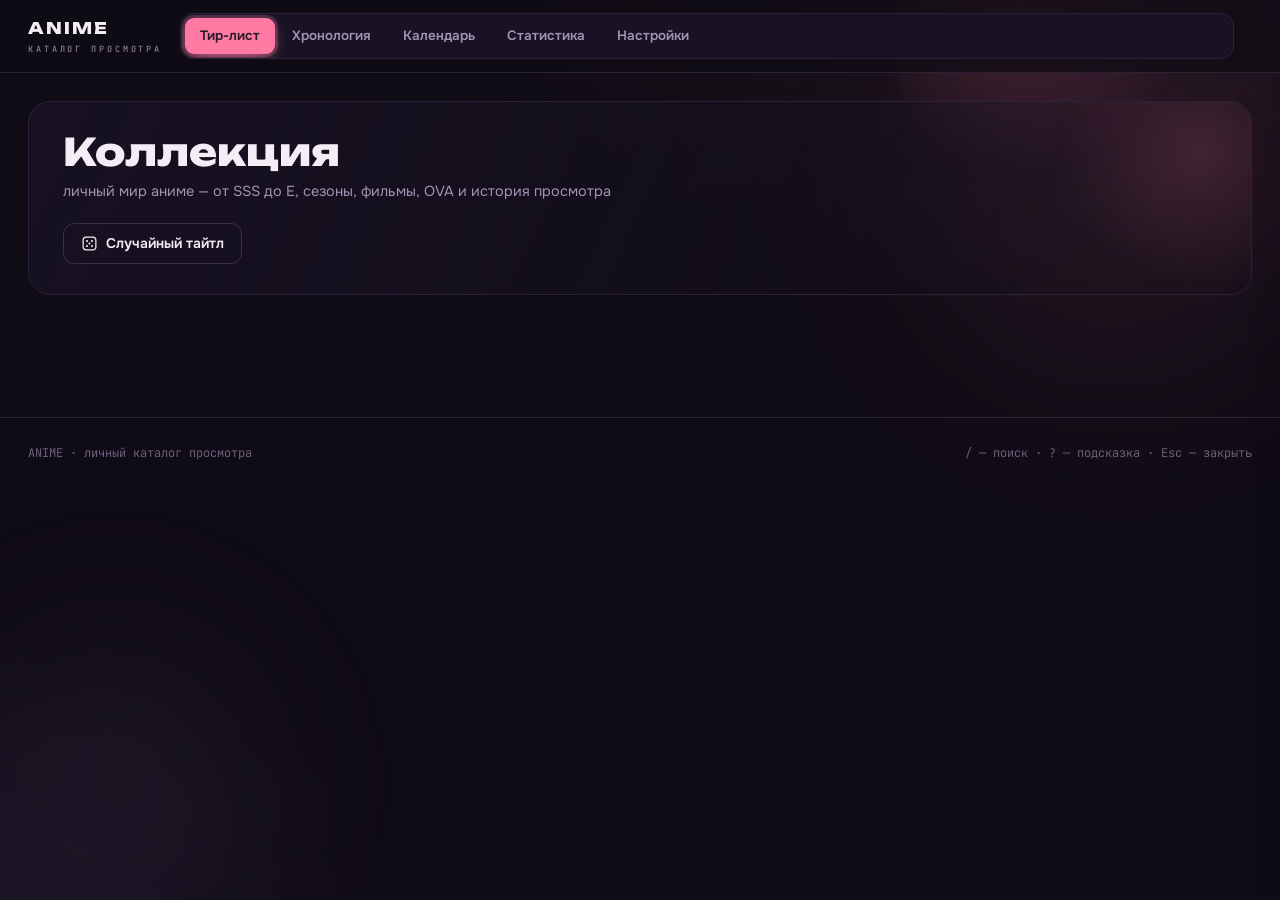
==== commit b35b6892: "Update index.html" ====
--- a/index.html
+++ b/index.html
@@ -8,12 +8,650 @@
 <link rel="preconnect" href="https://fonts.googleapis.com">
 <link rel="preconnect" href="https://fonts.gstatic.com" crossorigin>
 <link href="https://fonts.googleapis.com/css2?family=Unbounded:wght@400;600;800&family=Onest:wght@400;500;600;700&family=JetBrains+Mono:wght@400;600&display=swap" rel="stylesheet">
-<link rel="stylesheet" href="https://cdnjs.cloudflare.com/ajax/libs/font-awesome/6.4.0/css/all.min.css">
-<link rel="stylesheet" href="css/styles.css">
+<style>
+:root{
+--bg:#100c15; --bg2:#161020; --panel:#181224; --panel2:#1e1730;
+--line:#2b2138; --line2:#3c2f4d;
+--text:#f3eef6; --muted:#a094b2; --faint:#6b5f7d;
+--accent:#ff7aa2; --accent2:#ffd76e;
+--accent-soft:color-mix(in srgb,var(--accent) 14%,transparent);
+--ok:#8fd6a4; --warn:#ff6b6b;
+--t-sss:#ffd76e; --t-s:#ff4d6d; --t-a:#a78bfa; --t-b:#38bdf8;
+--t-c:#34d399; --t-d:#fb923c; --t-e:#94a3b8;
+--shadow:0 20px 46px -18px rgba(0,0,0,.65);
+--cover-w:120px;
+--sp:1; --tes:6s; --pa:88%; --rad:11px; --branch-alpha:.95;
+}
+body.light{
+--bg:#fbf4f6; --bg2:#fff8fa; --panel:#fffdfd; --panel2:#f8edf1;
+--line:#ecdfe5; --line2:#dcc7d0;
+--text:#2c2230; --muted:#7c6e83; --faint:#a99bad;
+--shadow:0 14px 34px -16px rgba(120,70,95,.22);
+}
+*{box-sizing:border-box;margin:0;padding:0}
+html{color-scheme:dark}
+body{
+font-family:'Onest',system-ui,sans-serif;
+background:
+radial-gradient(1100px 650px at 88% -8%, color-mix(in srgb,var(--accent) 7%,transparent), transparent 60%),
+radial-gradient(900px 600px at -8% 108%, rgba(177,140,255,.06), transparent 60%),
+var(--bg);
+color:var(--text);font-size:15px;line-height:1.5;min-height:100vh;
+-webkit-font-smoothing:antialiased;overflow-x:hidden;
+}
+body.light{background:
+radial-gradient(1100px 650px at 88% -8%, rgba(255,122,162,.12), transparent 60%),
+radial-gradient(900px 600px at -8% 108%, rgba(177,140,255,.10), transparent 60%),
+var(--bg)}
+::selection{background:var(--accent);color:#fff}
+::-webkit-scrollbar{width:10px;height:10px}
+::-webkit-scrollbar-thumb{background:var(--line2);border-radius:6px;border:2px solid var(--bg)}
+::-webkit-scrollbar-track{background:transparent}
+button{font:inherit;color:inherit;background:none;border:none;cursor:pointer}
+input,textarea,select{font:inherit;color:inherit}
+img{display:block}
+.ic{flex:none;vertical-align:-3px}
+.hidden{display:none!important}
+#user-bg,#user-dim{position:fixed;inset:0;z-index:0;pointer-events:none;display:none}
+body.has-bg #user-bg{display:block;background-image:var(--user-img);background-size:cover;background-position:center}
+body.has-bg #user-dim{display:block;background:var(--bg);opacity:var(--bg-dim,.55)}
+.bg-moon{position:fixed;top:-9vw;right:4vw;width:26vw;height:26vw;border-radius:50%;z-index:0;pointer-events:none;
+background:radial-gradient(circle at 36% 32%, color-mix(in srgb,var(--accent) 22%,transparent), transparent 60%);
+filter:blur(6px);opacity:.8}
+body.no-moon .bg-moon{display:none}
+body.light .bg-moon{opacity:.5}
+.bg-ambient{position:fixed;inset:0;z-index:0;pointer-events:none;filter:blur(70px);opacity:.55}
+body:not(.ambient) .bg-ambient{display:none}
+.amb{position:absolute;border-radius:50%}
+.amb.a1{width:46vw;height:46vw;background:radial-gradient(circle,color-mix(in srgb,var(--accent) 18%,transparent),transparent 70%);top:-12%;right:-10%;animation:drift1 26s ease-in-out infinite alternate}
+.amb.a2{width:38vw;height:38vw;background:radial-gradient(circle,rgba(177,140,255,.14),transparent 70%);bottom:-14%;left:-10%;animation:drift2 34s ease-in-out infinite alternate}
+@keyframes drift1{to{transform:translate(-7%,9%) scale(1.18)}}
+@keyframes drift2{to{transform:translate(8%,-7%) scale(1.12)}}
+.bg-branch{position:fixed;z-index:0;pointer-events:none;opacity:var(--branch-alpha);
+transition:transform 1.3s cubic-bezier(.22,.9,.3,1)}
+body.no-branches .bg-branch{display:none}
+body.light .bg-branch{opacity:calc(var(--branch-alpha)*.5)}
+.bg-branch.br-tr{top:-10px;right:-44px;width:min(46vw,620px);height:min(76vh,840px)}
+.bg-branch.br-bl{bottom:-34px;left:-40px;width:min(32vw,430px);height:min(55vh,620px);opacity:calc(var(--branch-alpha)*.85)}
+.bg-branch svg{width:100%;height:100%;display:block}
+.bg-branch .sway{animation:sway 9s ease-in-out infinite alternate}
+.br-bl .sway{animation-duration:12s;animation-delay:-5s}
+@keyframes sway{from{transform:rotate(-.45deg)}to{transform:rotate(.55deg)}}
+.crown{animation:crownSway 6.5s ease-in-out infinite alternate;transform-box:view-box}
+.br-bl .crown{animation-duration:8s;animation-delay:-3s}
+@keyframes crownSway{from{transform:rotate(-.7deg)}to{transform:rotate(.8deg) translateY(2px)}}
+body.no-sway .sway,body.no-sway .crown,body.no-anim .sway,body.no-anim .crown{animation:none}
+#petals{position:fixed;inset:0;z-index:0;pointer-events:none}
+body.pets-front #petals{z-index:80}
+.topbar{position:sticky;top:0;z-index:50;display:flex;align-items:center;gap:18px;
+padding:13px 28px;border-bottom:1px solid var(--line);
+background:color-mix(in srgb,var(--bg) 78%,transparent);
+backdrop-filter:blur(16px);-webkit-backdrop-filter:blur(16px)}
+.brand{display:flex;flex-direction:column;gap:3px;text-decoration:none;color:inherit;flex:none}
+.brand-word{display:flex}
+.brand-word i{font-style:normal;font-family:'Unbounded';font-weight:800;font-size:16px;letter-spacing:.13em;
+display:inline-block;transition:transform .3s cubic-bezier(.3,2.2,.4,1),color .25s;cursor:default}
+.brand-word i:hover{transform:translateY(-4px);color:var(--accent)}
+@keyframes letterDrop{from{opacity:0;transform:translateY(-14px)}to{opacity:1}}
+body:not(.no-anim) .brand-word i{animation:letterDrop calc(.5s*var(--sp)) cubic-bezier(.2,1.2,.3,1) both}
+body:not(.no-anim) .brand-word i:nth-child(1){animation-delay:calc(50ms*var(--sp))}
+body:not(.no-anim) .brand-word i:nth-child(2){animation-delay:calc(120ms*var(--sp))}
+body:not(.no-anim) .brand-word i:nth-child(3){animation-delay:calc(190ms*var(--sp))}
+body:not(.no-anim) .brand-word i:nth-child(4){animation-delay:calc(260ms*var(--sp))}
+body:not(.no-anim) .brand-word i:nth-child(5){animation-delay:calc(330ms*var(--sp))}
+.brand-sub{font-family:'JetBrains Mono';font-size:8.5px;letter-spacing:.34em;color:var(--muted)}
+.nav{position:relative;display:flex;gap:2px;padding:4px;border-radius:13px;
+background:var(--panel);border:1px solid var(--line);overflow-x:auto;flex:1;min-width:0;scrollbar-width:none}
+.nav::-webkit-scrollbar{display:none}
+.nav-pill{position:absolute;border-radius:9px;background:var(--accent);z-index:0;
+transition:left calc(.38s*var(--sp)) cubic-bezier(.3,1.35,.4,1),width calc(.38s*var(--sp)) cubic-bezier(.3,1.35,.4,1),top calc(.38s*var(--sp)) cubic-bezier(.3,1.35,.4,1),height calc(.38s*var(--sp)) cubic-bezier(.3,1.35,.4,1)}
+body.pill-glow .nav-pill{box-shadow:0 5px 18px -6px var(--accent),0 0 0 3px color-mix(in srgb,var(--accent) 22%,transparent)}
+.nav-btn{position:relative;z-index:1;padding:8px 15px;border-radius:9px;font-weight:600;font-size:13.5px;color:var(--muted);white-space:nowrap;transition:color .25s}
+.nav-btn:hover{color:var(--text)}
+.nav-btn.active{color:#241a28}
+.btn{display:inline-flex;align-items:center;gap:8px;padding:9px 17px;border-radius:11px;
+border:1px solid var(--line2);font-weight:600;font-size:14px;transition:calc(.22s*var(--sp));white-space:nowrap;position:relative;overflow:hidden}
+.btn::after{content:'';position:absolute;inset:0;background:linear-gradient(115deg,transparent 35%,rgba(255,255,255,.14) 50%,transparent 65%);transform:translateX(-130%);pointer-events:none}
+.btn:hover{border-color:var(--muted);background:var(--panel2);transform:translateY(-1px)}
+body:not(.no-anim) .btn:hover::after{animation:sweepBtn calc(.7s*var(--sp)) ease}
+@keyframes sweepBtn{to{transform:translateX(130%)}}
+.btn-accent{background:var(--accent);border-color:var(--accent);color:#fff}
+.btn-accent:hover{background:color-mix(in srgb,var(--accent) 88%,#fff);border-color:transparent;box-shadow:0 8px 24px -8px var(--accent)}
+.btn-danger{border-color:color-mix(in srgb,var(--warn) 50%,var(--line));color:var(--warn)}
+.btn-danger:hover{background:var(--warn);border-color:var(--warn);color:#fff}
+.sync-wrap{position:relative;flex:none}
+.sync-user{display:flex;align-items:center;gap:8px;padding:5px 8px 5px 6px;border:1px solid var(--line);border-radius:11px;cursor:pointer;transition:.2s}
+.sync-user:hover{border-color:var(--muted)}
+.sync-user img{width:28px;height:28px;border-radius:8px;object-fit:cover;background:var(--panel2)}
+.sync-user .gh-mini{width:28px;height:28px;border-radius:8px;display:grid;place-items:center;background:var(--panel2);color:var(--muted)}
+.sync-dot{width:9px;height:9px;border-radius:50%;background:var(--faint);flex:none;transition:background .3s}
+.sync-dot.ok{background:var(--ok)}
+.sync-dot.sync{background:var(--accent2);animation:dotPulse 1s ease-in-out infinite}
+.sync-dot.err{background:var(--warn)}
+@keyframes dotPulse{50%{opacity:.35}}
+.sync-menu{position:absolute;top:calc(100% + 10px);right:0;z-index:70;min-width:250px;background:var(--panel);
+border:1px solid var(--line2);border-radius:14px;box-shadow:var(--shadow);padding:8px}
+.sm-head{padding:8px 10px;font-size:12.5px;color:var(--muted);border-bottom:1px solid var(--line);margin-bottom:6px;line-height:1.5}
+.sm-head b{color:var(--text)}
+.sync-menu button{display:block;width:100%;text-align:left;padding:9px 10px;border-radius:9px;font-size:13.5px;transition:.15s}
+.sync-menu button:hover{background:var(--panel2)}
+.sm-logout{color:var(--warn)!important}
+.sm-last{padding:8px 10px 4px;font-family:'JetBrains Mono';font-size:10.5px;color:var(--faint);border-top:1px solid var(--line);margin-top:5px}
+main{position:relative;z-index:1;max-width:1280px;margin:0 auto;padding:28px 28px 80px}
+@keyframes viewIn{from{opacity:0;transform:translateY(16px) scale(.99);filter:blur(8px)}to{opacity:1;transform:none;filter:none}}
+body:not(.no-anim) .view{animation:viewIn calc(.45s*var(--sp)) cubic-bezier(.2,.9,.3,1) both}
+body.no-modalpop .view{animation:none}
+.page-head{display:flex;align-items:flex-end;justify-content:space-between;gap:24px;flex-wrap:wrap;margin-bottom:26px}
+.page-title{font-family:'Unbounded';font-weight:600;font-size:24px}
+.page-sub{color:var(--muted);font-size:13px;margin-top:6px}
+.hero{display:flex;align-items:center;justify-content:space-between;gap:26px;flex-wrap:wrap;
+margin-bottom:24px;padding:30px 34px;border:1px solid var(--line);border-radius:22px;
+background:linear-gradient(115deg,color-mix(in srgb,var(--panel) var(--pa),transparent),color-mix(in srgb,var(--panel) calc(var(--pa)*.45),transparent) 62%,transparent);
+backdrop-filter:blur(8px);-webkit-backdrop-filter:blur(8px);position:relative;overflow:hidden}
+.hero::before{content:'';position:absolute;right:-90px;top:-90px;width:280px;height:280px;border-radius:50%;
+background:radial-gradient(circle,var(--accent-soft),transparent 70%);pointer-events:none}
+@keyframes shimmer{0%{background-position:200% 0}100%{background-position:-200% 0}}
+.hero-title{font-family:'Unbounded';font-weight:800;font-size:clamp(26px,4vw,38px);line-height:1.05;
+background:linear-gradient(110deg,var(--text) 30%,var(--accent) 50%,var(--text) 70%);background-size:200% 100%;
+-webkit-background-clip:text;background-clip:text;color:transparent;animation:shimmer 7s linear infinite}
+.hero-sub{color:var(--muted);font-size:14.5px;margin-top:9px}
+.hero-actions{display:flex;gap:12px;margin-top:20px;flex-wrap:wrap}
+.hero-stats{display:flex;gap:13px;flex-wrap:wrap;position:relative}
+.hst{padding:15px 22px;border:1px solid var(--line);border-radius:16px;
+background:color-mix(in srgb,var(--panel) var(--pa),transparent);min-width:106px;transition:transform .25s,border-color .25s}
+.hst:hover{transform:translateY(-3px);border-color:var(--line2)}
+.hst b{display:block;font-family:'Unbounded';font-weight:800;font-size:23px}
+.hst span{font-size:10px;letter-spacing:.16em;text-transform:uppercase;color:var(--muted)}
+.hst em{display:block;font-style:normal;font-family:'JetBrains Mono';font-size:10px;color:var(--faint);margin-top:3px}
+.tier-total{display:flex;gap:8px;flex-wrap:wrap;margin-bottom:18px}
+.tt-item{display:flex;align-items:center;gap:8px;padding:7px 13px;border:1px solid var(--line);border-radius:11px;
+background:color-mix(in srgb,var(--panel) var(--pa),transparent);cursor:pointer;transition:.2s}
+.tt-item:hover{border-color:var(--tc);transform:translateY(-2px)}
+.tt-item.all{--tc:var(--accent)}
+.tt-b{font-family:'Unbounded';font-weight:800;font-size:12px;color:var(--tc)}
+.tt-n{font-family:'JetBrains Mono';font-size:12px;color:var(--text);font-weight:600}
+.tt-e{font-size:10px;color:var(--faint)}
+.recent{margin-bottom:24px}
+.recent-head{display:flex;align-items:baseline;gap:12px;margin-bottom:12px}
+.recent-head h2{font-family:'Unbounded';font-weight:600;font-size:12.5px;letter-spacing:.22em;text-transform:uppercase}
+.recent-head span{font-family:'JetBrains Mono';font-size:11px;color:var(--faint)}
+.recent-strip{display:flex;gap:16px;overflow-x:auto;padding:6px 2px 10px}
+.card.mini{--cover-w:96px}
+.card.mini .card-title{font-size:11.5px;-webkit-line-clamp:1;line-clamp:1}
+body:not(.no-anim):not(.no-cascade) .recent .card{animation:cardIn calc(.5s*var(--sp)) cubic-bezier(.2,.9,.3,1.15) both;animation-delay:calc(var(--ci)*50ms*var(--sp))}
+.filters{display:flex;align-items:center;gap:12px;flex-wrap:wrap;margin-bottom:8px}
+.searchbox{display:flex;align-items:center;gap:9px;flex:1;min-width:220px;max-width:400px;
+background:var(--panel);border:1px solid var(--line);border-radius:11px;padding:9px 13px;transition:border-color .25s,box-shadow .25s}
+.searchbox:focus-within{border-color:var(--accent);box-shadow:0 0 0 3px var(--accent-soft)}
+.searchbox svg{color:var(--muted)}
+.searchbox input{background:none;border:none;outline:none;width:100%;font-size:14px}
+.searchbox input::placeholder{color:var(--faint)}
+.sb-clear{flex:none;width:22px;height:22px;border-radius:7px;display:grid;place-items:center;color:var(--muted);transition:.15s}
+.sb-clear:hover{background:var(--panel2);color:var(--warn)}
+.sort-sel{background:var(--panel);border:1px solid var(--line);border-radius:11px;padding:8px 10px;font-size:13px;font-weight:500;cursor:pointer;outline:none;transition:border-color .2s}
+.sort-sel:hover,.sort-sel:focus{border-color:var(--accent)}
+.genre-toggle{padding:9px 15px;font-size:13.5px}
+.genre-toggle.on{border-color:var(--accent);color:var(--accent)}
+.genre-toggle b{font-family:'JetBrains Mono';font-weight:600;font-size:12px}
+.active-genres{display:flex;gap:7px;flex-wrap:wrap}
+.chip{padding:6px 13px;border:1px solid var(--line);border-radius:999px;font-size:13px;color:var(--muted);transition:.18s;white-space:nowrap}
+.chip:hover{border-color:var(--accent);color:var(--text);transform:translateY(-1px)}
+.chip.on{border-color:var(--accent);color:var(--accent);background:var(--accent-soft)}
+.chip i{font-style:normal;font-family:'JetBrains Mono';font-size:10px;color:var(--faint);margin-left:6px}
+.chip.on i{color:var(--accent)}
+.filter-info{font-family:'JetBrains Mono';font-size:12px;color:var(--faint);margin-left:auto}
+.genre-panel{margin-top:10px;border:1px solid var(--line);border-radius:14px;background:color-mix(in srgb,var(--panel) var(--pa),transparent);padding:14px;animation:viewIn .25s ease both}
+.gp-top{display:flex;gap:10px;flex-wrap:wrap;margin-bottom:12px}
+.gp-search{flex:1;min-width:200px;display:flex;align-items:center;gap:8px;background:var(--bg2);border:1px solid var(--line);border-radius:10px;padding:8px 12px;transition:border-color .2s}
+.gp-search:focus-within{border-color:var(--accent)}
+.gp-search svg{color:var(--muted)}
+.gp-search input{background:none;border:none;outline:none;width:100%;font-size:13.5px}
+.gp-search input::placeholder{color:var(--faint)}
+.gp-tabs{display:flex;gap:5px;background:var(--bg2);padding:4px;border-radius:10px;border:1px solid var(--line)}
+.gp-tabs button{padding:6px 12px;border-radius:7px;font-size:12.5px;font-weight:600;color:var(--muted);transition:.18s}
+.gp-tabs button.on{background:var(--accent);color:#241a28}
+.gp-grid{display:flex;flex-wrap:wrap;gap:8px;max-height:218px;overflow-y:auto;padding-right:4px}
+.gp-empty{color:var(--faint);font-size:12.5px;padding:8px 2px}
+.tier-row{--i:0;display:flex;gap:24px;padding:20px 0 30px;border-top:1px solid var(--line);position:relative;scroll-margin-top:80px}
+.tier-row::before{content:'';position:absolute;left:0;top:20px;bottom:30px;width:240px;
+background:linear-gradient(90deg,color-mix(in srgb,var(--tc) 8%,transparent),transparent);pointer-events:none;border-radius:10px}
+body.no-tierbg .tier-row::before{display:none}
+#tierlist.anim-in .tier-row{animation:rowIn calc(.55s*var(--sp)) cubic-bezier(.2,.9,.3,1) both;animation-delay:calc(var(--i)*85ms*var(--sp))}
+body.no-rowanim #tierlist.anim-in .tier-row{animation:none}
+@keyframes rowIn{from{opacity:0;transform:translateX(-34px);filter:blur(5px)}}
+.tier-side{flex:none;width:122px;border-left:3px solid var(--tc);padding-left:16px;
+display:flex;flex-direction:column;gap:4px;padding-top:2px}
+.emb{position:relative;width:84px;height:84px;margin:6px 0 10px;flex:none;perspective:860px}
+.emb-aura{position:absolute;inset:-18px;border-radius:50%;pointer-events:none;
+background:radial-gradient(circle, color-mix(in srgb,var(--tc) 45%,transparent), transparent 66%);
+animation:embAura 3.6s ease-in-out infinite;animation-delay:calc(var(--i)*-.6s)}
+@keyframes embAura{0%,100%{opacity:.5;transform:scale(1)}50%{opacity:1;transform:scale(1.12)}}
+.emb-ring{position:absolute;inset:-6px;border-radius:50%;pointer-events:none;
+border:1.5px dashed color-mix(in srgb,var(--tc) 55%,transparent);
+animation:embRing calc(var(--tes)*2.4) linear infinite}
+@keyframes embRing{to{transform:rotate(360deg)}}
+.emb-rot{position:absolute;inset:0;transform-style:preserve-3d}
+.emb-layer{position:absolute;inset:5px;transform:translateZ(var(--z,0px));
+opacity:var(--lo,1);filter:brightness(var(--lb,1)) drop-shadow(0 10px 14px color-mix(in srgb,var(--tc) 28%,transparent))}
+.emb-layer svg{width:100%;height:100%;overflow:visible;display:block}
+body.tier-glow .emb-layer:last-child{filter:brightness(1.3) drop-shadow(0 0 12px color-mix(in srgb,var(--tc) 60%,transparent))}
+.emb-letter{position:absolute;inset:0;display:grid;place-items:center;transform:translateZ(30px);
+font-family:'Unbounded';font-weight:800;line-height:1;color:#fff;z-index:2;
+text-shadow:0 1px 0 color-mix(in srgb,var(--tc) 60%,#000),
+0 2px 0 color-mix(in srgb,var(--tc) 42%,#000),
+0 3px 0 color-mix(in srgb,var(--tc) 26%,#000),
+0 7px 18px rgba(0,0,0,.55)}
+.emb[data-tier="SSS"] .emb-letter{font-size:13px}
+.emb[data-tier="S"] .emb-letter{font-size:19px}
+.emb[data-tier="A"] .emb-letter,.emb[data-tier="B"] .emb-letter,.emb[data-tier="C"] .emb-letter,
+.emb[data-tier="D"] .emb-letter,.emb[data-tier="E"] .emb-letter{font-size:20px}
+.emb-shadow{position:absolute;left:12%;right:12%;bottom:-10px;height:10px;border-radius:50%;
+background:radial-gradient(ellipse, color-mix(in srgb,var(--tc) 45%,transparent), transparent 70%);
+animation:embShadow 3.6s ease-in-out infinite;animation-delay:calc(var(--i)*-.6s)}
+@keyframes embShadow{0%,100%{transform:scaleX(1);opacity:.7}50%{transform:scaleX(.72);opacity:.45}}
+.emb-crown{position:absolute;top:-17px;left:50%;transform:translateX(-50%);width:26px;z-index:3;
+filter:drop-shadow(0 2px 4px rgba(0,0,0,.5));pointer-events:none}
+.emb[data-tier="SSS"] .emb-rot{animation:embSpinY var(--tes) linear infinite}
+.emb[data-tier="S"] .emb-rot{animation:embFlipX calc(var(--tes)*1.25) cubic-bezier(.6,.05,.4,.95) infinite}
+.emb[data-tier="A"] .emb-rot{animation:embPendY var(--tes) ease-in-out infinite alternate}
+.emb[data-tier="B"] .emb-rot{animation:embBob 7s ease-in-out infinite}
+.emb[data-tier="C"] .emb-rot{animation:embOrbitZ calc(var(--tes)*1.6) linear infinite}
+.emb[data-tier="D"] .emb-rot{animation:embSwing 4.8s ease-in-out infinite alternate;transform-origin:50% -16%}
+.emb[data-tier="E"] .emb-rot{animation:embSpinY calc(var(--tes)*2.6) linear infinite reverse}
+@keyframes embSpinY{from{transform:rotateY(0deg) rotateX(12deg)}50%{transform:rotateY(180deg) rotateX(-12deg)}to{transform:rotateY(360deg) rotateX(12deg)}}
+@keyframes embFlipX{from{transform:rotateX(0deg) rotateY(14deg)}to{transform:rotateX(360deg) rotateY(14deg)}}
+@keyframes embPendY{from{transform:rotateY(-58deg) rotateZ(-4deg)}to{transform:rotateY(58deg) rotateZ(4deg)}}
+@keyframes embBob{0%,100%{transform:translateY(0) rotateY(-24deg) rotateZ(-5deg)}30%{transform:translateY(-9px) rotateY(30deg) rotateZ(4deg)}70%{transform:translateY(-3px) rotateY(-30deg) rotateZ(-2deg)}}
+@keyframes embOrbitZ{from{transform:rotate(0deg) rotateY(22deg)}to{transform:rotate(360deg) rotateY(22deg)}}
+@keyframes embSwing{from{transform:rotate(13deg)}to{transform:rotate(-13deg)}}
+@keyframes embGentle{0%,100%{transform:translateY(0) rotateY(-7deg)}50%{transform:translateY(-6px) rotateY(7deg)}}
+body[data-embanim="off"] .emb-rot,
+body[data-embanim="off"] .emb-aura,
+body[data-embanim="off"] .emb-ring,
+body[data-embanim="off"] .emb-shadow{animation:none!important}
+body[data-embanim="float"] .emb-rot{animation:embGentle 6s ease-in-out infinite!important}
+body[data-embanim="float"] .emb-aura,
+body[data-embanim="float"] .emb-ring{animation:none!important}
+.tier-epithet{font-size:10.5px;letter-spacing:.1em;text-transform:uppercase;color:var(--muted)}
+.tier-count{font-family:'JetBrains Mono';font-size:11px;color:var(--muted);white-space:nowrap}
+.tier-count b{color:var(--text);font-weight:600}
+.tier-cards{display:flex;flex-wrap:wrap;gap:13px;align-content:flex-start;flex:1;min-width:0}
+.tier-empty{color:var(--faint);font-size:13px;padding:38px 0;letter-spacing:.06em}
+.card{width:var(--cover-w);flex:none;cursor:pointer;--ci:0;position:relative;transition:transform .25s cubic-bezier(.2,.9,.3,1.2)}
+#tierlist.anim-in .card{animation:cardIn calc(.5s*var(--sp)) cubic-bezier(.2,.9,.3,1.15) both;animation-delay:calc(var(--ci)*45ms*var(--sp))}
+body.no-cascade #tierlist.anim-in .card{animation:none}
+@keyframes cardIn{from{opacity:0;transform:translateY(20px) scale(.9)}}
+body.tilt-off .card:hover{transform:translateY(-6px)}
+body.tilt-off.no-lift .card:hover{transform:none}
+.card-crown{position:absolute;top:-9px;left:50%;transform:translateX(-50%);width:27px;z-index:4;filter:drop-shadow(0 2px 3px rgba(0,0,0,.5));pointer-events:none}
+.cover{position:relative;aspect-ratio:2/3;border-radius:var(--rad);overflow:hidden;background:var(--panel2);border:1px solid var(--line)}
+.cover img{width:100%;height:100%;object-fit:cover;transition:transform calc(.4s*var(--sp)) cubic-bezier(.2,.9,.3,1)}
+.card:hover .cover img{transform:scale(1.08)}
+body.glow .card:hover .cover{border-color:var(--tc);box-shadow:0 16px 38px -14px color-mix(in srgb,var(--tc) 65%,transparent)}
+.cover::after{content:'';position:absolute;inset:0;border-radius:inherit;z-index:1;pointer-events:none;
+background:linear-gradient(115deg,transparent 32%,rgba(255,255,255,.22) 46%,rgba(255,255,255,.06) 54%,transparent 66%);
+transform:translateX(-135%) skewX(-12deg)}
+body.shine .card:hover .cover::after{animation:sweep calc(.85s*var(--sp)) ease}
+@keyframes sweep{to{transform:translateX(135%) skewX(-12deg)}}
+.cover .type-tag{position:absolute;top:7px;left:7px;z-index:3;padding:2px 7px;border-radius:5px;
+background:color-mix(in srgb,var(--bg) 74%,transparent);backdrop-filter:blur(4px);
+font-family:'JetBrains Mono';font-size:9.5px;font-weight:600;letter-spacing:.08em}
+.tier-badge{position:absolute;top:7px;right:7px;z-index:3;min-width:22px;height:22px;padding:0 5px;border-radius:6px;
+background:var(--tc);color:#1b1420;display:grid;place-items:center;font-family:'Unbounded';font-weight:800;font-size:10px}
+.cover-meta{position:absolute;left:0;right:0;bottom:0;z-index:2;padding:24px 9px 8px;
+background:linear-gradient(transparent,rgba(10,7,14,.9));color:#fff;
+font-family:'JetBrains Mono';font-size:10.5px;line-height:1.7;opacity:0;transform:translateY(8px);transition:.28s}
+.card:hover .cover-meta{opacity:1;transform:none}
+.card-title{margin-top:9px;font-size:12.5px;font-weight:500;line-height:1.35;
+display:-webkit-box;-webkit-box-orient:vertical;-webkit-line-clamp:2;line-clamp:2;overflow:hidden;transition:color .2s}
+.card:hover .card-title{color:var(--accent)}
+.tier-cards.view-chips{gap:9px}
+.chipcard{display:inline-flex;align-items:center;gap:9px;padding:5px 13px 5px 5px;border:1px solid var(--line);border-radius:999px;
+cursor:pointer;background:color-mix(in srgb,var(--panel) var(--pa),transparent);transition:.18s;max-width:100%}
+.chipcard:hover{border-color:var(--tc);transform:translateY(-2px);background:var(--panel)}
+.chipcard img{width:27px;height:38px;border-radius:6px;object-fit:cover;flex:none}
+.cc-body{display:flex;flex-direction:column;min-width:0;text-align:left}
+.cc-name{font-size:13px;font-weight:600;white-space:nowrap;overflow:hidden;text-overflow:ellipsis;max-width:230px}
+.cc-name svg{display:inline-block;width:13px;height:9px;vertical-align:-1px;margin-right:4px}
+.cc-meta{font-family:'JetBrains Mono';font-size:10px;color:var(--muted);white-space:nowrap}
+.cc-tier{font-family:'Unbounded';font-weight:800;font-size:9.5px;color:var(--tc);flex:none;margin-left:2px}
+.tier-cards.view-list{flex-direction:column;gap:6px}
+.listcard{display:flex;align-items:center;gap:15px;padding:8px 12px;border:1px solid transparent;border-bottom:1px solid var(--line);
+border-radius:10px;cursor:pointer;transition:.18s;width:100%}
+.listcard:hover{background:var(--panel);border-color:var(--line2);border-bottom-color:var(--line2);transform:translateX(4px)}
+.listcard img{width:42px;height:60px;border-radius:7px;object-fit:cover;flex:none}
+.lc-body{min-width:0;flex:1}
+.lc-name{font-weight:600;font-size:14px;white-space:nowrap;overflow:hidden;text-overflow:ellipsis}
+.lc-name svg{display:inline-block;width:15px;height:10px;vertical-align:-1px;margin-right:5px}
+.lc-sub{font-family:'JetBrains Mono';font-size:11px;color:var(--muted);margin-top:2px}
+.lc-date{font-family:'JetBrains Mono';font-size:12px;color:var(--accent);white-space:nowrap;flex:none}
+.lc-tier{font-family:'Unbounded';font-weight:800;font-size:10px;color:var(--tc);border:1px solid var(--tc);border-radius:6px;padding:3px 7px;flex:none}
+.empty-state{text-align:center;padding:80px 20px}
+.empty-word{font-family:'Unbounded';font-weight:800;font-size:clamp(34px,7vw,56px);letter-spacing:.3em;margin-bottom:24px;margin-right:-.3em;
+background:linear-gradient(110deg,var(--text) 30%,var(--accent) 50%,var(--text) 70%);background-size:200% 100%;
+-webkit-background-clip:text;background-clip:text;color:transparent;animation:shimmer 6s linear infinite}
+.empty-state h2{font-family:'Unbounded';font-weight:600;font-size:21px;margin-bottom:10px}
+.empty-state p{color:var(--muted);margin-bottom:26px}
+.empty-state .row{display:flex;gap:12px;justify-content:center;flex-wrap:wrap}
+.tl-year{position:sticky;top:70px;z-index:5;display:flex;align-items:baseline;gap:14px;margin:30px 0 10px;padding:10px 6px;border-radius:9px;
+background:color-mix(in srgb,var(--bg) 86%,transparent);backdrop-filter:blur(10px);-webkit-backdrop-filter:blur(10px)}
+.tl-year b{font-family:'Unbounded';font-weight:800;font-size:21px}
+.tl-year span{font-family:'JetBrains Mono';font-size:11px;color:var(--faint)}
+.tl-row{display:flex;align-items:center;gap:16px;padding:11px 14px;border-radius:12px;
+border:1px solid transparent;border-bottom-color:var(--line);cursor:pointer;transition:background .2s,border-color .2s,transform .2s;opacity:0}
+.tl-row.in{opacity:1;animation:rowIn2 calc(.5s*var(--sp)) cubic-bezier(.2,.9,.3,1) both;animation-delay:var(--d,0ms)}
+@keyframes rowIn2{from{opacity:0;transform:translateY(14px)}}
+body.no-anim .tl-row,body.no-cascade .tl-row{opacity:1;animation:none}
+.tl-row:hover{background:var(--panel);border-color:var(--line2);border-bottom-color:var(--line2);transform:translateX(4px)}
+.tl-row img{width:44px;height:63px;object-fit:cover;border-radius:7px;flex:none}
+.tl-name{font-weight:600;font-size:14.5px}
+.tl-sub{color:var(--muted);font-size:12px;font-family:'JetBrains Mono';margin-top:3px}
+.tl-date{margin-left:auto;font-family:'JetBrains Mono';font-size:12.5px;color:var(--accent);white-space:nowrap}
+.cal-head{display:flex;align-items:center;gap:14px;flex-wrap:wrap;margin-bottom:18px}
+.cal-mode{display:flex;padding:3px;background:var(--panel);border:1px solid var(--line);border-radius:11px}
+.cal-mode button{padding:7px 15px;border-radius:8px;font-weight:600;font-size:13px;color:var(--muted);transition:.2s}
+.cal-mode button.on{background:var(--accent);color:#241a28}
+#cal-nav-block{display:flex;align-items:center;gap:10px;flex:1;min-width:0;flex-wrap:wrap}
+.cal-nav{width:37px;height:37px;border:1px solid var(--line);border-radius:10px;display:grid;place-items:center;transition:.2s}
+.cal-nav:hover{border-color:var(--accent);color:var(--accent);transform:translateY(-1px)}
+.cal-sel{background:var(--panel);border:1px solid var(--line);border-radius:10px;padding:8px 10px;font-size:13px;font-weight:500;cursor:pointer;outline:none;transition:border-color .2s}
+.cal-sel:hover,.cal-sel:focus{border-color:var(--accent)}
+.cal-grid{display:grid;grid-template-columns:repeat(7,1fr);gap:8px}
+.cal-dow{font-family:'JetBrains Mono';font-size:10.5px;letter-spacing:.15em;color:var(--faint);text-align:center;padding:6px 0;text-transform:uppercase}
+.cal-cell{min-height:104px;border:1px solid var(--line);border-radius:var(--rad);background:color-mix(in srgb,var(--panel) var(--pa),transparent);
+padding:9px 10px;transition:border-color .2s,transform .2s;position:relative}
+.cal-cell.out{opacity:.3;background:transparent}
+.cal-cell.today{border-color:var(--accent);box-shadow:0 0 0 3px var(--accent-soft)}
+.cal-cell.has{cursor:pointer}
+.cal-cell.has:hover{border-color:var(--line2);transform:translateY(-3px);background:var(--panel)}
+.cal-num{font-family:'JetBrains Mono';font-size:12px;color:var(--muted)}
+.cal-cell.today .cal-num{display:inline-block;min-width:22px;height:22px;line-height:22px;text-align:center;border-radius:7px;background:var(--accent);color:#241a28;font-weight:600}
+.cal-thumbs{display:flex;gap:4px;margin-top:8px;flex-wrap:wrap;align-items:center}
+.cal-thumb{position:relative}
+.cal-thumb img{width:24px;height:34px;object-fit:cover;border-radius:5px;display:block}
+.s-badge{position:absolute;bottom:-3px;right:-4px;font-family:'JetBrains Mono';font-size:7.5px;font-weight:600;
+background:var(--accent);color:#241a28;border-radius:4px;padding:1px 3px;line-height:1.3}
+.cal-more{font-family:'JetBrains Mono';font-size:10.5px;color:var(--accent)}
+.cal-note{margin-top:18px;color:var(--faint);font-size:12.5px}
+.cal-years{display:flex;gap:8px;flex-wrap:wrap;margin-bottom:20px}
+.cl-year{display:flex;align-items:baseline;gap:12px;margin:26px 0 10px}
+.cl-year b{font-family:'Unbounded';font-weight:800;font-size:21px}
+.cl-year span{font-family:'JetBrains Mono';font-size:11px;color:var(--faint)}
+.cl-row{display:flex;align-items:center;gap:16px;padding:10px 12px;border-radius:12px;cursor:pointer;
+border:1px solid transparent;border-bottom-color:var(--line);transition:.18s}
+.cl-row:hover{background:var(--panel);border-color:var(--line2);border-bottom-color:var(--line2);transform:translateX(4px)}
+.cl-row img{width:42px;height:60px;object-fit:cover;border-radius:7px;flex:none}
+.cl-date{flex:none;width:58px;text-align:center;font-family:'JetBrains Mono'}
+.cl-date b{display:block;font-size:20px;font-weight:600;color:var(--accent)}
+.cl-date b.mid{font-size:13px;letter-spacing:.06em}
+.cl-date span{font-size:9.5px;color:var(--muted);letter-spacing:.06em}
+.cl-info{min-width:0}
+.cl-info .tl-name{font-size:14px}
+.cl-tier{margin-left:auto;font-family:'Unbounded';font-weight:800;font-size:11px;color:var(--tc);
+border:1px solid var(--tc);border-radius:7px;padding:4px 8px;white-space:nowrap;opacity:.9}
+.stats-grid{display:grid;grid-template-columns:1fr 1.35fr;gap:40px;align-items:start}
+.stat-big{display:flex;flex-direction:column;gap:24px}
+.sb-item .sb-v{font-family:'Unbounded';font-weight:800;font-size:44px;line-height:1}
+.sb-item.sm .sb-v{font-size:26px}
+.sb-item .sb-l{color:var(--muted);font-size:12px;letter-spacing:.16em;text-transform:uppercase;margin-top:6px}
+.sb-item .sb-s{font-family:'JetBrains Mono';font-size:11px;color:var(--faint);margin-top:4px}
+.mini-grid{display:grid;grid-template-columns:repeat(auto-fit,minmax(150px,1fr));gap:12px}
+.taste{border:1px solid var(--line);border-radius:16px;padding:22px;background:color-mix(in srgb,var(--panel) var(--pa),transparent)}
+.taste-head{display:flex;justify-content:space-between;align-items:baseline;margin-bottom:14px}
+.taste-head b{font-family:'Unbounded';font-size:12px;letter-spacing:.14em}
+.taste-score{font-family:'Unbounded';font-weight:800;font-size:26px;color:var(--accent)}
+.taste-scale{position:relative;height:2px;background:var(--line2);border-radius:2px;margin:24px 4px 8px}
+.taste-mark{position:absolute;top:50%;transform:translate(-50%,-50%) rotate(14deg);transition:left .9s cubic-bezier(.2,1,.3,1)}
+.taste-ticks{display:flex;justify-content:space-between;font-family:'JetBrains Mono';font-size:9.5px;color:var(--faint)}
+.taste-verdict{margin-top:16px;font-size:14px;color:var(--muted);font-style:italic}
+.bars h3{font-family:'Unbounded';font-weight:600;font-size:11.5px;letter-spacing:.2em;text-transform:uppercase;color:var(--muted);margin:26px 0 14px}
+.donut-panel{border:1px solid var(--line);border-radius:16px;padding:20px;background:color-mix(in srgb,var(--panel) var(--pa),transparent)}
+.donut-panel h3{margin-top:0}
+.donut-wrap{display:flex;align-items:center;gap:24px;flex-wrap:wrap}
+.donut{width:150px;height:150px;flex:none}
+.donut text{font-family:'Unbounded';fill:var(--text)}
+.donut .donut-n{font-size:20px;font-weight:800;text-anchor:middle}
+.donut .donut-l{font-size:5.5px;letter-spacing:.15em;fill:var(--muted);text-anchor:middle}
+.donut-seg{transition:stroke-dasharray 1s cubic-bezier(.2,1,.3,1)}
+.donut-legend{display:flex;flex-direction:column;gap:9px;flex:1;min-width:180px}
+.dl-row{display:flex;align-items:center;gap:10px;font-size:13.5px}
+.dl-dot{width:11px;height:11px;border-radius:4px;flex:none}
+.dl-row b{font-weight:600}
+.dl-row .dl-v{margin-left:auto;font-family:'JetBrains Mono';font-size:12.5px;color:var(--muted)}
+.spectrum{display:flex;height:11px;border-radius:7px;overflow:hidden;background:var(--panel2);border:1px solid var(--line)}
+.spectrum span{width:0;transition:width 1s cubic-bezier(.2,1,.3,1)}
+.spec-legend{display:flex;justify-content:space-between;font-family:'JetBrains Mono';font-size:9.5px;color:var(--faint);margin-top:6px}
+.bar{display:grid;grid-template-columns:96px 1fr 62px;align-items:center;gap:12px;margin-bottom:9px}
+.bar-l{font-size:13px;color:var(--muted);white-space:nowrap;overflow:hidden;text-overflow:ellipsis}
+.bar-l b{color:var(--text);font-weight:600}
+.bar-track{height:9px;background:var(--panel2);border-radius:5px;overflow:hidden}
+.bar-fill{height:100%;border-radius:5px;width:0;transition:width .9s cubic-bezier(.2,1,.3,1)}
+.bar-v{font-family:'JetBrains Mono';font-size:12px;text-align:right}
+.bar-note{color:var(--faint);font-size:12.5px;margin-top:14px}
+.heatmap-wrap{display:flex;gap:4px;overflow-x:auto;padding:4px 2px 8px}
+.hm-col{display:flex;flex-direction:column;align-items:center;gap:3px}
+.hm-cells{display:grid;grid-template-rows:repeat(31,11px);gap:3px}
+.hm-cell{width:11px;height:11px;border-radius:3px;background:var(--panel2)}
+.hm-cell.ghost{background:transparent}
+.hm-cell[data-l="1"]{background:color-mix(in srgb,var(--accent) 30%,var(--panel2))}
+.hm-cell[data-l="2"]{background:color-mix(in srgb,var(--accent) 60%,var(--panel2))}
+.hm-cell[data-l="3"]{background:var(--accent)}
+.hm-lab{font-family:'JetBrains Mono';font-size:9px;color:var(--faint);margin-top:2px}
+.hm-legend{display:flex;align-items:center;gap:6px;font-family:'JetBrains Mono';font-size:9.5px;color:var(--faint);margin-top:6px}
+.hm-legend i{width:10px;height:10px;border-radius:3px;display:inline-block}
+.rec-grid{display:grid;grid-template-columns:repeat(auto-fit,minmax(200px,1fr));gap:10px}
+.rec-card{border:1px solid var(--line);border-radius:12px;padding:12px 14px;background:color-mix(in srgb,var(--panel) var(--pa),transparent);cursor:pointer;transition:.2s}
+.rec-card:hover{border-color:var(--accent);transform:translateY(-2px)}
+.rec-k{font-size:10px;letter-spacing:.14em;text-transform:uppercase;color:var(--muted)}
+.rec-v{font-weight:700;font-size:14px;margin-top:4px;white-space:nowrap;overflow:hidden;text-overflow:ellipsis}
+.rec-s{font-family:'JetBrains Mono';font-size:11px;color:var(--faint);margin-top:2px}
+#drawer{position:fixed;top:62px;right:0;bottom:0;width:min(500px,100vw);z-index:90;
+background:var(--panel);border-left:1px solid var(--line2);box-shadow:var(--shadow);
+transform:translateX(105%);transition:transform calc(.45s*var(--sp)) cubic-bezier(.25,.9,.3,1);
+overflow-y:auto;padding:18px 22px 60px}
+body.drawer-open #drawer{transform:none}
+body.no-anim #drawer{transition:none}
+.drawer-head{display:flex;align-items:center;justify-content:space-between;gap:12px;margin-bottom:4px}
+.drawer-head h2{font-family:'Unbounded';font-weight:600;font-size:17px}
+.drawer-sub{color:var(--muted);font-size:12px;margin-bottom:10px}
+.drawer-x{width:36px;height:36px;border-radius:10px;display:grid;place-items:center;color:var(--muted);border:1px solid var(--line);transition:.2s;flex:none}
+.drawer-x:hover{background:var(--panel2);color:var(--text);transform:rotate(90deg)}
+.set-sec{border:1px solid var(--line);border-radius:16px;background:color-mix(in srgb,var(--panel) var(--pa),transparent);padding:6px 20px;margin-bottom:16px}
+.set-sec>h3{font-family:'Unbounded';font-weight:600;font-size:11px;letter-spacing:.2em;text-transform:uppercase;color:var(--muted);padding:16px 0 6px}
+.sw-row{display:flex;align-items:center;justify-content:space-between;gap:18px;padding:14px 0;border-top:1px solid var(--line)}
+.sw-row:first-of-type{border-top:none}
+.sw-name{font-weight:600;font-size:14px}
+.sw-desc{color:var(--muted);font-size:12px;margin-top:2px;max-width:300px}
+.switch{position:relative;width:44px;height:24px;flex:none;cursor:pointer}
+.switch input{position:absolute;opacity:0;inset:0;cursor:pointer}
+.switch i{position:absolute;inset:0;border-radius:99px;background:var(--line2);transition:.25s}
+.switch i::after{content:'';position:absolute;top:3px;left:3px;width:18px;height:18px;border-radius:50%;background:#fff;transition:.25s;box-shadow:0 1px 4px rgba(0,0,0,.35)}
+.switch input:checked+i{background:var(--accent)}
+.switch input:checked+i::after{left:23px}
+.range-in{display:flex;align-items:center;gap:12px}
+.range-in input[type=range]{-webkit-appearance:none;appearance:none;width:140px;height:4px;border-radius:4px;background:var(--line2);outline:none;cursor:pointer}
+.range-in input[type=range]::-webkit-slider-thumb{-webkit-appearance:none;width:17px;height:17px;border-radius:50%;background:var(--accent);cursor:pointer;box-shadow:0 0 0 5px var(--accent-soft);transition:transform .15s}
+.range-in input[type=range]::-webkit-slider-thumb:hover{transform:scale(1.25)}
+.range-in input[type=range]::-moz-range-thumb{width:17px;height:17px;border:none;border-radius:50%;background:var(--accent);cursor:pointer;box-shadow:0 0 0 5px var(--accent-soft)}
+.rng-val{font-family:'JetBrains Mono';font-size:12px;color:var(--accent);min-width:48px;text-align:right}
+.sel-set{background:var(--bg2);border:1px solid var(--line);border-radius:10px;padding:8px 12px;font-size:13px;font-weight:500;outline:none;cursor:pointer;transition:border-color .2s;max-width:250px}
+.sel-set:hover,.sel-set:focus{border-color:var(--accent)}
+.acc-pick{display:flex;gap:10px}
+.acc-pick button{width:27px;height:27px;border-radius:50%;background:var(--c);border:2px solid transparent;cursor:pointer;transition:.2s}
+.acc-pick button:hover{transform:scale(1.15)}
+.acc-pick button.on{border-color:var(--text);box-shadow:0 0 0 3px var(--bg),0 0 0 5px var(--c)}
+.bg-actions{display:flex;gap:10px;align-items:center;flex-wrap:wrap}
+.bg-actions label{padding:7px 13px;border:1px solid var(--line);border-radius:10px;font-size:12.5px;font-weight:600;color:var(--muted);cursor:pointer;transition:.2s}
+.bg-actions label:hover{color:var(--accent);border-color:var(--accent)}
+.bg-actions button{padding:7px 13px;border:1px solid var(--line);border-radius:10px;font-size:12.5px;color:var(--muted);transition:.2s}
+.bg-actions button:hover{color:var(--warn);border-color:var(--warn)}
+.num-row{display:flex;align-items:center;justify-content:space-between;gap:18px;padding:14px 0;border-top:1px solid var(--line)}
+.num-in{display:flex;align-items:center;gap:10px}
+.num-in input{width:78px;background:var(--bg2);border:1px solid var(--line);border-radius:9px;padding:8px 10px;text-align:center;font-family:'JetBrains Mono';font-size:14px;outline:none;transition:border-color .2s}
+.num-in input:focus{border-color:var(--accent)}
+.num-in span{color:var(--muted);font-size:13px}
+.set-actions{display:flex;gap:12px;flex-wrap:wrap;padding:16px 0;border-top:1px solid var(--line)}
+.overlay{position:fixed;inset:0;z-index:100;display:grid;place-items:center;padding:24px;
+background:rgba(10,7,14,.66);backdrop-filter:blur(8px);-webkit-backdrop-filter:blur(8px)}
+body.light .overlay{background:rgba(58,40,52,.4)}
+@keyframes pop{from{opacity:0;transform:translateY(18px) scale(.96);filter:blur(6px)}to{opacity:1;transform:none;filter:none}}
+.modal{background:var(--panel);border:1px solid var(--line2);border-radius:20px;box-shadow:var(--shadow);
+width:100%;max-height:calc(100vh - 48px);overflow-y:auto;position:relative}
+body:not(.no-anim):not(.no-modalpop) .modal{animation:pop calc(.32s*var(--sp)) cubic-bezier(.2,1,.3,1) both}
+body.no-modalpop .modal{animation:none}
+.modal-x{position:absolute;top:14px;right:14px;width:36px;height:36px;border-radius:10px;display:grid;place-items:center;color:var(--muted);transition:.2s;z-index:5}
+.modal-x:hover{background:var(--panel2);color:var(--text);transform:rotate(90deg)}
+.modal-title{max-width:880px;padding:34px}
+.dt-grid{display:grid;grid-template-columns:225px 1fr;gap:32px}
+.dt-cover img{width:225px;aspect-ratio:2/3;object-fit:cover;border-radius:14px;border:1px solid var(--line2);transition:transform .4s cubic-bezier(.2,.9,.3,1)}
+.dt-cover:hover img{transform:scale(1.02) rotate(.5deg)}
+.dt-tierline{display:flex;align-items:center;gap:12px;margin-bottom:12px}
+.dt-tierline .tier-badge{position:static;min-width:36px;height:36px;font-size:13px;border-radius:9px}
+.dt-type{font-family:'JetBrains Mono';font-size:11.5px;color:var(--muted);letter-spacing:.1em;text-transform:uppercase}
+.dt-name{font-family:'Unbounded';font-weight:600;font-size:21px;line-height:1.3;margin-bottom:14px;padding-right:36px}
+.dt-genres{display:flex;flex-wrap:wrap;gap:7px;margin-bottom:20px}
+.dt-genres span{padding:4px 11px;border:1px solid var(--line);border-radius:99px;font-size:12px;color:var(--muted);transition:.2s}
+.dt-genres span:hover{border-color:var(--accent);color:var(--accent)}
+.du-head{font-family:'Unbounded';font-weight:600;font-size:10px;letter-spacing:.22em;text-transform:uppercase;color:var(--muted);margin-bottom:9px}
+.dt-units{display:grid;grid-template-columns:repeat(auto-fill,minmax(230px,1fr));gap:8px;margin:0 0 18px}
+.dt-unit{display:flex;align-items:center;gap:10px;padding:8px 11px;border:1px solid var(--line);border-radius:calc(var(--rad) - 1px);background:var(--bg2);font-size:13px}
+.dt-unit b{min-width:32px;height:24px;padding:0 4px;border-radius:7px;display:grid;place-items:center;
+font-family:'JetBrains Mono';font-size:9.5px;font-weight:600;color:#241a28;background:var(--uc)}
+.dt-unit .du-name{font-weight:600;overflow:hidden;text-overflow:ellipsis;white-space:nowrap;min-width:0}
+.dt-unit .du-eps{font-family:'JetBrains Mono';font-size:11.5px;color:var(--muted);white-space:nowrap}
+.dt-unit .du-date{margin-left:auto;font-family:'JetBrains Mono';font-size:11.5px;color:var(--muted);white-space:nowrap}
+.dt-specs{display:grid;grid-template-columns:1fr 1fr;gap:0 26px}
+.dt-spec{display:flex;justify-content:space-between;gap:14px;padding:10px 0;border-top:1px solid var(--line);font-size:13.5px}
+.dt-spec dt{color:var(--muted)}
+.dt-spec dd{font-family:'JetBrains Mono';font-weight:600;text-align:right}
+.dt-spec dd.accent{color:var(--accent)}
+.dt-notes{margin-top:18px;padding:14px 16px;border-left:3px solid var(--accent);background:var(--bg2);border-radius:0 10px 10px 0;color:var(--muted);font-size:13.5px;white-space:pre-wrap}
+.dt-actions{display:flex;gap:10px;margin-top:26px;justify-content:flex-end;flex-wrap:wrap}
+.modal-form{max-width:680px;padding:34px}
+.modal-form h2{font-family:'Unbounded';font-weight:600;font-size:18px;margin-bottom:22px;padding-right:36px}
+.form-top{display:flex;gap:20px;margin-bottom:22px}
+.f-cover{flex:none;width:108px}
+.f-cover img{width:108px;aspect-ratio:2/3;object-fit:cover;border-radius:10px;border:1px dashed var(--line2);background:var(--bg2)}
+.cover-actions{display:flex;flex-direction:column;gap:6px;margin-top:8px}
+.cover-actions button,.cover-actions label{font-size:11.5px;padding:5px 8px;border:1px solid var(--line);border-radius:8px;text-align:center;color:var(--muted);cursor:pointer;transition:.2s;display:block}
+.cover-actions :hover{color:var(--accent);border-color:var(--accent)}
+.f-main{flex:1;min-width:0;display:flex;flex-direction:column;gap:16px}
+.field label{display:block;font-size:11px;letter-spacing:.13em;text-transform:uppercase;color:var(--muted);margin-bottom:7px;font-weight:600}
+.field input,.field textarea{width:100%;background:var(--bg2);border:1px solid var(--line);border-radius:10px;
+padding:10px 13px;font-size:14.5px;outline:none;transition:border-color .2s,box-shadow .2s}
+.field input:focus,.field textarea:focus{border-color:var(--accent);box-shadow:0 0 0 3px var(--accent-soft)}
+.field textarea{resize:vertical;min-height:70px}
+.field .hint{font-size:11.5px;color:var(--faint);margin-top:6px;font-family:'JetBrains Mono'}
+.field.error input{border-color:var(--warn)}
+.field .err-t{display:none;font-size:11.5px;color:var(--warn);margin-top:6px}
+.field.error .err-t{display:block}
+.seg{display:flex;gap:8px;flex-wrap:wrap}
+.seg .seg-btn{min-width:46px;height:44px;padding:0 12px;border:1px solid var(--line);border-radius:11px;
+font-family:'Unbounded';font-weight:800;font-size:15px;color:var(--muted);transition:.18s}
+.seg .seg-btn:hover{border-color:var(--muted);color:var(--text);transform:translateY(-2px)}
+.seg .seg-btn.on{background:var(--tc,var(--accent));border-color:var(--tc,var(--accent));color:#1b1420}
+.seg-types .seg-btn{font-family:'Onest';font-weight:600;font-size:13.5px}
+.f-estimate{margin-top:10px;font-family:'JetBrains Mono';font-size:12.5px;color:var(--accent)}
+.gchips{display:flex;flex-wrap:wrap;gap:8px;max-height:200px;overflow-y:auto;padding-right:4px}
+.f-genres-selected{display:flex;flex-wrap:wrap;gap:7px;margin-bottom:10px}
+.f-genres-selected:not(:empty)::before{content:'Выбрано:';font-size:11px;letter-spacing:.13em;text-transform:uppercase;color:var(--muted);font-weight:600;align-self:center}
+.genre-add{display:flex;gap:8px;margin-top:10px}
+.genre-add input{flex:1;background:var(--bg2);border:1px solid var(--line);border-radius:9px;padding:8px 11px;font-size:13px;outline:none}
+.genre-add input:focus{border-color:var(--accent)}
+.genre-add button{padding:0 14px;border:1px solid var(--line);border-radius:9px;font-size:13px;color:var(--muted);transition:.2s}
+.genre-add button:hover{color:var(--accent);border-color:var(--accent)}
+.form-foot{display:flex;justify-content:flex-end;gap:12px;margin-top:26px;padding-top:20px;border-top:1px solid var(--line)}
+.units-box{border:1px solid var(--line);border-radius:13px;background:var(--bg2);padding:13px}
+.units-head{display:flex;align-items:center;gap:10px;flex-wrap:wrap;margin-bottom:11px}
+.units-sum{font-family:'JetBrains Mono';font-size:12px;color:var(--accent)}
+.units-add{display:flex;gap:6px;flex-wrap:wrap;margin-bottom:11px}
+.u-add{display:inline-flex;align-items:center;gap:7px;padding:6px 12px;border:1px solid var(--line);border-radius:9px;
+font-size:12.5px;font-weight:600;color:var(--muted);transition:.18s}
+.u-add i{width:8px;height:8px;border-radius:50%;background:var(--kc)}
+.u-add:hover{color:var(--text);border-color:var(--kc);background:color-mix(in srgb,var(--kc) 12%,transparent);transform:translateY(-1px)}
+.units-list{display:flex;flex-direction:column;gap:6px}
+.units-list.scrolled{max-height:320px;overflow-y:auto;padding-right:6px}
+.urow{display:grid;grid-template-columns:36px 84px 1fr 76px 104px 26px;gap:7px;align-items:center}
+.urow.nosel{grid-template-columns:36px 1fr 76px 104px 26px}
+.urow.pop{animation:srowIn .3s ease both}
+@keyframes srowIn{from{opacity:0;transform:translateX(-12px)}}
+.urow-badge{height:27px;border-radius:8px;display:grid;place-items:center;
+font-family:'JetBrains Mono';font-size:9.5px;font-weight:600;color:#241a28;background:var(--uc)}
+.urow select{width:100%;height:34px;background:var(--panel);border:1px solid var(--line);border-radius:8px;
+padding:0 6px;font-size:12px;outline:none;cursor:pointer;transition:border-color .2s}
+.urow select:hover,.urow select:focus{border-color:var(--accent)}
+.urow input{width:100%;background:var(--panel);border:1px solid var(--line);border-radius:8px;padding:7px 9px;font-size:13px;outline:none;transition:border-color .2s}
+.urow input:focus{border-color:var(--accent)}
+.urow input::placeholder{color:var(--faint)}
+.urow.err input[data-k="date"]{border-color:var(--warn)}
+.srow-del{width:26px;height:28px;border-radius:8px;display:grid;place-items:center;color:var(--faint);transition:.2s;font-size:16px;line-height:1}
+.srow-del:hover{color:var(--warn);background:color-mix(in srgb,var(--warn) 12%,transparent)}
+.units-foot{margin-top:9px;font-size:11.5px;color:var(--faint)}
+.units-err{display:none;margin-top:8px;font-size:11.5px;color:var(--warn)}
+.units-box.has-err .units-err{display:block}
+.modal-day{max-width:540px;padding:28px}
+.modal-day h2{font-family:'Unbounded';font-weight:600;font-size:16px;margin-bottom:18px;padding-right:36px}
+.day-item{display:flex;align-items:center;gap:14px;padding:10px;border-radius:11px;cursor:pointer;transition:.18s}
+.day-item:hover{background:var(--panel2);transform:translateX(4px)}
+.day-item img{width:40px;height:57px;object-fit:cover;border-radius:7px}
+.day-item .tl-name{font-size:14px}
+.modal-confirm{max-width:430px;padding:30px}
+.modal-confirm h2{font-family:'Unbounded';font-weight:600;font-size:16px;margin-bottom:10px;padding-right:30px}
+.modal-confirm p{color:var(--muted);font-size:14px;margin-bottom:22px;line-height:1.7}
+.modal-confirm .form-foot{margin-top:0;padding-top:0;border:none;flex-wrap:wrap}
+.toasts{position:fixed;bottom:22px;right:22px;z-index:300;display:flex;flex-direction:column;gap:10px}
+@keyframes toastIn{from{opacity:0;transform:translateX(24px) scale(.95)}to{opacity:1;transform:none}}
+.toast{display:flex;align-items:center;gap:11px;padding:13px 18px;border-radius:12px;
+background:var(--panel2);border:1px solid var(--line2);border-left:3px solid var(--accent);
+box-shadow:var(--shadow);font-size:14px;font-weight:500;max-width:340px}
+body:not(.no-anim):not(.no-toastanim) .toast{animation:toastIn calc(.32s*var(--sp)) cubic-bezier(.2,1.2,.3,1) both}
+body.no-toastanim .toast{animation:none}
+.toast .ic{color:var(--accent)}
+.toast.warn{border-left-color:var(--warn)}
+.toast.warn .ic{color:var(--warn)}
+#to-top{position:fixed;right:24px;bottom:24px;z-index:60;width:46px;height:46px;border-radius:13px;
+background:var(--panel2);border:1px solid var(--line2);display:grid;place-items:center;color:var(--muted);
+opacity:0;pointer-events:none;transition:.3s;box-shadow:var(--shadow)}
+#to-top:hover{color:var(--accent);border-color:var(--accent);transform:translateY(-3px)}
+#to-top.show{opacity:1;pointer-events:auto}
+footer{position:relative;z-index:1;border-top:1px solid var(--line);padding:26px 28px;color:var(--faint);
+font-size:12px;font-family:'JetBrains Mono';display:flex;justify-content:space-between;gap:14px;flex-wrap:wrap}
+@media (max-width:960px){
+.stats-grid{grid-template-columns:1fr}
+.dt-grid{grid-template-columns:1fr}
+.dt-cover img{width:170px}
+.modal-title,.modal-form{padding:24px}
+.topbar{padding:12px 16px;gap:12px}
+main{padding:22px 16px 70px}
+#drawer{top:54px}
+.tier-side{width:98px}
+.emb{width:66px;height:66px;perspective:680px}
+.emb[data-tier="SSS"] .emb-letter{font-size:10px}
+.emb[data-tier="S"] .emb-letter{font-size:15px}
+.emb[data-tier="A"] .emb-letter,.emb[data-tier="B"] .emb-letter,.emb[data-tier="C"] .emb-letter,
+.emb[data-tier="D"] .emb-letter,.emb[data-tier="E"] .emb-letter{font-size:16px}
+.emb-crown{width:21px;top:-14px}
+.tier-row::before{display:none}
+.hst{min-width:92px;padding:12px 16px}
+.add-label,.login-label{display:none}
+.br-bl{display:none}
+.br-tr{width:82vw;height:58vh;opacity:calc(var(--branch-alpha)*.55)}
+.tl-year{top:64px}
+.cl-tier,.lc-tier{display:none}
+.urow{grid-template-columns:32px 74px 1fr 62px 88px 24px}
+.urow.nosel{grid-template-columns:32px 1fr 62px 88px 24px}
+.cc-name{max-width:150px}
+}
+body.no-anim *,body.no-anim *::before,body.no-anim *::after{transition:none!important;animation:none!important}
+body.no-anim .tl-row{opacity:1}
+@media (prefers-reduced-motion:reduce){
+*,*::before,*::after{animation:none!important;transition:none!important}
+.tl-row{opacity:1!important}
+}
+</style>
 </head>
 <body class="ambient pill-glow tier-glow" data-embanim="full">
 
-<!-- фоновые слои: лепестки позади контента -->
 <div id="user-bg" aria-hidden="true"></div>
 <div id="user-dim" aria-hidden="true"></div>
 <div class="bg-moon" aria-hidden="true"></div>
@@ -23,468 +661,2188 @@
 <canvas id="petals" aria-hidden="true"></canvas>
 
 <header class="topbar">
-  <a class="brand" href="#" onclick="return false">
-    <span class="brand-word" aria-label="ANIME"><i>A</i><i>N</i><i>I</i><i>M</i><i>E</i></span>
-    <span class="brand-sub">КАТАЛОГ ПРОСМОТРА</span>
-  </a>
-  <nav class="nav" id="nav">
-    <span class="nav-pill" id="nav-pill"></span>
-    <button class="nav-btn active" data-view="tier">Тир-лист</button>
-    <button class="nav-btn" data-view="timeline">Хронология</button>
-    <button class="nav-btn" data-view="calendar">Календарь</button>
-    <button class="nav-btn" data-view="stats">Статистика</button>
-    <button class="nav-btn" data-view="settings">Настройки</button>
-  </nav>
-  <div class="sync-wrap" id="sync-wrap">
-  <div class="sync-user hidden" id="sync-user" title="Синхронизация">
-    <img id="su-avatar" alt="" class="hidden">
-    <span class="gh-mini hidden" id="su-ghmini"><svg width="15" height="15" viewBox="0 0 24 24" fill="currentColor"><path d="M12 0C5.37 0 0 5.37 0 12c0 5.31 3.435 9.795 8.205 11.385.6.105.825-.255.825-.57 0-.285-.015-1.23-.015-2.235-3.015.555-3.795-.735-4.035-1.41-.135-.345-.72-1.41-1.23-1.695-.42-.225-1.02-.78-.015-.795.945-.015 1.62.87 1.845 1.23 1.08 1.815 2.805 1.305 3.495.99.105-.78.42-1.305.765-1.605-2.67-.3-5.46-1.335-5.46-5.925 0-1.305.465-2.385 1.23-3.225-.12-.3-.54-1.53.12-3.18 0 0 1.005-.315 3.3 1.23.96-.27 1.98-.405 3-.405s2.04.135 3 .405c2.295-1.56 3.3-1.23 3.3-1.23.66 1.65.24 2.88.12 3.18.765.84 1.23 1.905 1.23 3.225 0 4.605-2.805 5.625-5.475 5.925.435.375.81 1.095.81 2.22 0 1.605-.015 2.895-.015 3.3 0 .315.225.69.825.57A12.02 12.02 0 0024 12c0-6.63-5.37-12-12-12z"/></svg></span>
-    <span class="sync-dot" id="su-dot"></span>
-  </div>
-  <div class="sync-menu hidden" id="sync-menu"></div>
-</div>
-  <button class="btn btn-accent hidden" id="btn-add">
-    <svg class="ic" width="17" height="17" viewBox="0 0 24 24" fill="none" stroke="currentColor" stroke-width="1.9" stroke-linecap="round"><path d="M12 5v14M5 12h14"/></svg>
-    <span class="add-label">Добавить тайтл</span>
-  </button>
+<a class="brand" href="#" onclick="return false">
+<span class="brand-word" aria-label="ANIME"><i>A</i><i>N</i><i>I</i><i>M</i><i>E</i></span>
+<span class="brand-sub">КАТАЛОГ ПРОСМОТРА</span>
+</a>
+<nav class="nav" id="nav">
+<span class="nav-pill" id="nav-pill"></span>
+<button class="nav-btn active" data-view="tier">Тир-лист</button>
+<button class="nav-btn" data-view="timeline">Хронология</button>
+<button class="nav-btn" data-view="calendar">Календарь</button>
+<button class="nav-btn" data-view="stats">Статистика</button>
+<button class="nav-btn" data-view="settings">Настройки</button>
+</nav>
+<div class="sync-wrap" id="sync-wrap">
+<!-- Кнопка "Вход" УБРАНА — вход только через admin.html?access=ТОКЕН -->
+<div class="sync-user hidden" id="sync-user" title="Синхронизация">
+<img id="su-avatar" alt="" class="hidden">
+<span class="gh-mini hidden" id="su-ghmini"><svg width="15" height="15" viewBox="0 0 24 24" fill="currentColor"><path d="M12 0C5.37 0 0 5.37 0 12c0 5.31 3.435 9.795 8.205 11.385.6.105.825-.255.825-.57 0-.285-.015-1.23-.015-2.235-3.015.555-3.795-.735-4.035-1.41-.135-.345-.72-1.41-1.23-1.695-.42-.225-1.02-.78-.015-.795.945-.015 1.62.87 1.845 1.23 1.08 1.815 2.805 1.305 3.495.99.105-.78.42-1.305.765-1.605-2.67-.3-5.46-1.335-5.46-5.925 0-1.305.465-2.385 1.23-3.225-.12-.3-.54-1.53.12-3.18 0 0 1.005-.315 3.3 1.23.96-.27 1.98-.405 3-.405s2.04.135 3 .405c2.295-1.56 3.3-1.23 3.3-1.23.66 1.65.24 2.88.12 3.18.765.84 1.23 1.905 1.23 3.225 0 4.605-2.805 5.625-5.475 5.925.435.375.81 1.095.81 2.22 0 1.605-.015 2.895-.015 3.3 0 .315.225.69.825.57A12.02 12.02 0 0024 12c0-6.63-5.37-12-12-12z"/></svg></span>
+<span class="sync-dot" id="su-dot"></span>
+</div>
+<div class="sync-menu hidden" id="sync-menu"></div>
+</div>
+<button class="btn btn-accent hidden" id="btn-add">
+<svg class="ic" width="17" height="17" viewBox="0 0 24 24" fill="none" stroke="currentColor" stroke-width="1.9" stroke-linecap="round"><path d="M12 5v14M5 12h14"/></svg>
+<span class="add-label">Добавить тайтл</span>
+</button>
 </header>
 
 <main>
-  <!-- ======== ТИР-ЛИСТ ======== -->
-  <section class="view" id="view-tier">
-    <div class="hero" id="hero">
-      <div class="hero-main">
-        <h1 class="hero-title">Коллекция</h1>
-        <p class="hero-sub">личный мир аниме — от SSS до E, сезоны, фильмы, OVA и история просмотра</p>
-        <div class="hero-actions">
-          <button class="btn btn-accent hidden" data-act="add">
-            <svg class="ic" width="16" height="16" viewBox="0 0 24 24" fill="none" stroke="currentColor" stroke-width="1.9" stroke-linecap="round"><path d="M12 5v14M5 12h14"/></svg>
-            Добавить тайтл
-          </button>
-          <button class="btn" id="btn-random">
-            <svg class="ic" width="17" height="17" viewBox="0 0 24 24" fill="none" stroke="currentColor" stroke-width="1.7"><rect x="3" y="3" width="18" height="18" rx="4.5"/><circle cx="8.5" cy="8.5" r="1.5" fill="currentColor" stroke="none"/><circle cx="15.5" cy="8.5" r="1.5" fill="currentColor" stroke="none"/><circle cx="12" cy="12" r="1.5" fill="currentColor" stroke="none"/><circle cx="8.5" cy="15.5" r="1.5" fill="currentColor" stroke="none"/><circle cx="15.5" cy="15.5" r="1.5" fill="currentColor" stroke="none"/></svg>
-            Случайный тайтл
-          </button>
-        </div>
-      </div>
-      <div class="hero-stats" id="hero-stats"></div>
-    </div>
-    <div class="tier-total" id="tier-total"></div>
-    <div id="recent-wrap"></div>
-    <div id="filters-wrap"></div>
-    <div id="tierlist"></div>
-    <div id="empty-state" class="empty-state" style="display:none">
-      <div class="empty-word">ANIME</div>
-      <h2>Каталог пока пуст</h2>
-      <p>Войдите по токену доступа — и наполняйте коллекцию.</p>
-      <div class="row">
-        <button class="btn btn-accent hidden" data-act="add">Добавить тайтл</button>
-      </div>
-    </div>
-  </section>
-
-  <!-- ======== ХРОНОЛОГИЯ ======== -->
-  <section class="view hidden" id="view-timeline">
-    <div class="page-head">
-      <div>
-        <h1 class="page-title">Хронология</h1>
-        <p class="page-sub">Общий список просмотра — от свежего к старому</p>
-      </div>
-    </div>
-    <div id="timeline"></div>
-  </section>
-
-  <!-- ======== КАЛЕНДАРЬ ======== -->
-  <section class="view hidden" id="view-calendar">
-    <div class="page-head">
-      <div>
-        <h1 class="page-title">Календарь просмотра</h1>
-        <p class="page-sub">Дни, в которые вы закончили сезоны, фильмы, OVA и спешлы</p>
-      </div>
-    </div>
-    <div class="cal-head">
-      <div class="cal-mode">
-        <button id="cal-mode-grid" class="on">Сетка</button>
-        <button id="cal-mode-list">Список</button>
-      </div>
-      <div id="cal-nav-block">
-        <button class="cal-nav" id="cal-prev" aria-label="Предыдущий месяц"><svg width="16" height="16" viewBox="0 0 24 24" fill="none" stroke="currentColor" stroke-width="1.9" stroke-linecap="round" stroke-linejoin="round"><path d="M15 5l-7 7 7 7"/></svg></button>
-        <select class="cal-sel" id="cal-sel-m" aria-label="Месяц"></select>
-        <select class="cal-sel" id="cal-sel-y" aria-label="Год"></select>
-        <button class="cal-nav" id="cal-next" aria-label="Следующий месяц"><svg width="16" height="16" viewBox="0 0 24 24" fill="none" stroke="currentColor" stroke-width="1.9" stroke-linecap="round" stroke-linejoin="round"><path d="M9 5l7 7-7 7"/></svg></button>
-        <button class="btn" id="cal-today" style="padding:8px 14px;font-size:13px">Сегодня</button>
-      </div>
-    </div>
-    <div id="cal-grid-wrap">
-      <div class="cal-grid" id="cal-grid"></div>
-      <p class="cal-note">Записи с неполной датой видны в режиме «Список» и во «Хронологии».</p>
-    </div>
-    <div id="cal-list-wrap" class="hidden">
-      <div class="cal-years" id="cal-years"></div>
-      <div id="cal-list"></div>
-    </div>
-  </section>
-
-  <!-- ======== СТАТИСТИКА ======== -->
-  <section class="view hidden" id="view-stats">
-    <div class="page-head">
-      <div>
-        <h1 class="page-title">Статистика и аналитика</h1>
-        <p class="page-sub">Серии, часы, активность, рекорды, тиры, жанры и годы</p>
-      </div>
-    </div>
-    <div id="stats"></div>
-  </section>
+<section class="view" id="view-tier">
+<div class="hero" id="hero">
+<div class="hero-main">
+<h1 class="hero-title">Коллекция</h1>
+<p class="hero-sub">личный мир аниме — от SSS до E, сезоны, фильмы, OVA и история просмотра</p>
+<div class="hero-actions">
+<button class="btn btn-accent hidden" data-act="add">
+<svg class="ic" width="16" height="16" viewBox="0 0 24 24" fill="none" stroke="currentColor" stroke-width="1.9" stroke-linecap="round"><path d="M12 5v14M5 12h14"/></svg>
+Добавить тайтл
+</button>
+<button class="btn" id="btn-random">
+<svg class="ic" width="17" height="17" viewBox="0 0 24 24" fill="none" stroke="currentColor" stroke-width="1.7"><rect x="3" y="3" width="18" height="18" rx="4.5"/><circle cx="8.5" cy="8.5" r="1.5" fill="currentColor" stroke="none"/><circle cx="15.5" cy="8.5" r="1.5" fill="currentColor" stroke="none"/><circle cx="12" cy="12" r="1.5" fill="currentColor" stroke="none"/><circle cx="8.5" cy="15.5" r="1.5" fill="currentColor" stroke="none"/><circle cx="15.5" cy="15.5" r="1.5" fill="currentColor" stroke="none"/></svg>
+Случайный тайтл
+</button>
+</div>
+</div>
+<div class="hero-stats" id="hero-stats"></div>
+</div>
+<div class="tier-total" id="tier-total"></div>
+<div id="recent-wrap"></div>
+<div id="filters-wrap"></div>
+<div id="tierlist"></div>
+<div id="empty-state" class="empty-state" style="display:none">
+<div class="empty-word">ANIME</div>
+<h2>Каталог пока пуст</h2>
+<p>Войдите по уникальной ссылке владельца — и наполняйте коллекцию.</p>
+<div class="row">
+<button class="btn btn-accent hidden" data-act="add">Добавить тайтл</button>
+</div>
+</div>
+</section>
+
+<section class="view hidden" id="view-timeline">
+<div class="page-head">
+<div>
+<h1 class="page-title">Хронология</h1>
+<p class="page-sub">Общий список просмотра — от свежего к старому</p>
+</div>
+</div>
+<div id="timeline"></div>
+</section>
+
+<section class="view hidden" id="view-calendar">
+<div class="page-head">
+<div>
+<h1 class="page-title">Календарь просмотра</h1>
+<p class="page-sub">Дни, в которые вы закончили сезоны, фильмы, OVA и спешлы</p>
+</div>
+</div>
+<div class="cal-head">
+<div class="cal-mode">
+<button id="cal-mode-grid" class="on">Сетка</button>
+<button id="cal-mode-list">Список</button>
+</div>
+<div id="cal-nav-block">
+<button class="cal-nav" id="cal-prev" aria-label="Предыдущий месяц"><svg width="16" height="16" viewBox="0 0 24 24" fill="none" stroke="currentColor" stroke-width="1.9" stroke-linecap="round" stroke-linejoin="round"><path d="M15 5l-7 7 7 7"/></svg></button>
+<select class="cal-sel" id="cal-sel-m" aria-label="Месяц"></select>
+<select class="cal-sel" id="cal-sel-y" aria-label="Год"></select>
+<button class="cal-nav" id="cal-next" aria-label="Следующий месяц"><svg width="16" height="16" viewBox="0 0 24 24" fill="none" stroke="currentColor" stroke-width="1.9" stroke-linecap="round" stroke-linejoin="round"><path d="M9 5l7 7-7 7"/></svg></button>
+<button class="btn" id="cal-today" style="padding:8px 14px;font-size:13px">Сегодня</button>
+</div>
+</div>
+<div id="cal-grid-wrap">
+<div class="cal-grid" id="cal-grid"></div>
+<p class="cal-note">Записи с неполной датой видны в режиме «Список» и во «Хронологии».</p>
+</div>
+<div id="cal-list-wrap" class="hidden">
+<div class="cal-years" id="cal-years"></div>
+<div id="cal-list"></div>
+</div>
+</section>
+
+<section class="view hidden" id="view-stats">
+<div class="page-head">
+<div>
+<h1 class="page-title">Статистика и аналитика</h1>
+<p class="page-sub">Серии, часы, активность, рекорды, тиры, жанры и годы</p>
+</div>
+</div>
+<div id="stats"></div>
+</section>
 </main>
 
-<!-- ======== панель настроек ======== -->
 <aside id="drawer" aria-label="Настройки">
-  <div class="drawer-head">
-    <h2>Настройки</h2>
-    <button class="drawer-x" id="drawer-x" title="Закрыть панель"><svg width="17" height="17" viewBox="0 0 24 24" fill="none" stroke="currentColor" stroke-width="1.9" stroke-linecap="round"><path d="M6 6l12 12M18 6L6 18"/></svg></button>
-  </div>
-  <p class="drawer-sub">Персональные — действуют только в вашем браузере</p>
-
-  <div class="set-sec">
-    <h3>Каталог</h3>
-    <div class="sw-row">
-      <div><div class="sw-name">Вид каталога</div><div class="sw-desc">Постеры, чипы или список</div></div>
-      <select class="sel-set" id="sel-catview">
-        <option value="posters">Постеры</option>
-        <option value="chips">Чипы</option>
-        <option value="list">Список</option>
-      </select>
-    </div>
-  </div>
-
-  <div class="set-sec">
-    <h3>Эмблемы тиров</h3>
-    <div class="sw-row">
-      <div><div class="sw-name">Анимация эмблем</div><div class="sw-desc">У каждого тира своя: звезда, лотос, алмаз…</div></div>
-      <select class="sel-set" id="sel-embanim">
-        <option value="full">Полная</option>
-        <option value="float">Только парение</option>
-        <option value="off">Выключена</option>
-      </select>
-    </div>
-    <div class="sw-row">
-      <div><div class="sw-name">Скорость анимации</div></div>
-      <div class="range-in"><input type="range" id="s-embanimspd" min="2" max="14" step="1"><span class="rng-val" id="v-embanimspd"></span></div>
-    </div>
-    <div class="sw-row">
-      <div><div class="sw-name">Свечение тира</div></div>
-      <label class="switch"><input type="checkbox" id="s-tierglow"><i></i></label>
-    </div>
-  </div>
-
-  <div class="set-sec">
-    <h3>Частицы и погода</h3>
-    <div class="sw-row">
-      <div><div class="sw-name">Частицы</div></div>
-      <label class="switch"><input type="checkbox" id="s-particles"><i></i></label>
-    </div>
-    <div class="sw-row">
-      <div><div class="sw-name">Стиль частиц</div></div>
-      <select class="sel-set" id="sel-pstyle"></select>
-    </div>
-    <div class="sw-row">
-      <div><div class="sw-name">Поверх контента</div></div>
-      <label class="switch"><input type="checkbox" id="s-petsfront"><i></i></label>
-    </div>
-    <div class="sw-row">
-      <div><div class="sw-name">Плотность</div></div>
-      <div class="range-in"><input type="range" id="s-density" min="5" max="100" step="5"><span class="rng-val" id="v-density"></span></div>
-    </div>
-    <div class="sw-row">
-      <div><div class="sw-name">Скорость падения</div></div>
-      <div class="range-in"><input type="range" id="s-fall" min="20" max="250" step="10"><span class="rng-val" id="v-fall"></span></div>
-    </div>
-    <div class="sw-row">
-      <div><div class="sw-name">Размер частиц</div></div>
-      <div class="range-in"><input type="range" id="s-psize" min="50" max="200" step="10"><span class="rng-val" id="v-psize"></span></div>
-    </div>
-    <div class="sw-row">
-      <div><div class="sw-name">Прозрачность</div></div>
-      <div class="range-in"><input type="range" id="s-palpha" min="20" max="100" step="5"><span class="rng-val" id="v-palpha"></span></div>
-    </div>
-    <div class="sw-row">
-      <div><div class="sw-name">Вращение в полёте</div></div>
-      <label class="switch"><input type="checkbox" id="s-pspin"><i></i></label>
-    </div>
-    <div class="sw-row">
-      <div><div class="sw-name">Мерцание</div></div>
-      <label class="switch"><input type="checkbox" id="s-twinkle"><i></i></label>
-    </div>
-    <div class="sw-row">
-      <div><div class="sw-name">Сила ветра</div></div>
-      <div class="range-in"><input type="range" id="s-wind" min="0" max="200" step="10"><span class="rng-val" id="v-wind"></span></div>
-    </div>
-  </div>
-
-  <div class="set-sec">
-    <h3>Деревья на фоне</h3>
-    <div class="sw-row">
-      <div><div class="sw-name">Деревья</div></div>
-      <label class="switch"><input type="checkbox" id="s-branches"><i></i></label>
-    </div>
-    <div class="sw-row">
-      <div><div class="sw-name">Порода дерева</div></div>
-      <select class="sel-set" id="sel-bstyle"></select>
-    </div>
-    <div class="sw-row">
-      <div><div class="sw-name">Покачивание</div></div>
-      <label class="switch"><input type="checkbox" id="s-sway"><i></i></label>
-    </div>
-    <div class="sw-row">
-      <div><div class="sw-name">Параллакс от курсора</div></div>
-      <div class="range-in"><input type="range" id="s-parallax" min="0" max="100" step="10"><span class="rng-val" id="v-parallax"></span></div>
-    </div>
-    <div class="sw-row">
-      <div><div class="sw-name">Прозрачность деревьев</div></div>
-      <div class="range-in"><input type="range" id="s-balpha" min="20" max="100" step="5"><span class="rng-val" id="v-balpha"></span></div>
-    </div>
-  </div>
-
-  <div class="set-sec">
-    <h3>Фон и глубина</h3>
-    <div class="sw-row">
-      <div><div class="sw-name">Фоновое свечение</div></div>
-      <label class="switch"><input type="checkbox" id="s-ambient"><i></i></label>
-    </div>
-    <div class="sw-row">
-      <div><div class="sw-name">Луна</div></div>
-      <label class="switch"><input type="checkbox" id="s-moon"><i></i></label>
-    </div>
-    <div class="sw-row">
-      <div><div class="sw-name">Своя картина</div></div>
-      <div class="bg-actions">
-        <label for="bg-file">Загрузить…</label>
-        <input type="file" id="bg-file" accept="image/*" hidden>
-        <button id="bg-remove">Убрать</button>
-      </div>
-    </div>
-    <div class="sw-row">
-      <div><div class="sw-name">Затемнение картины</div></div>
-      <div class="range-in"><input type="range" id="s-bgdim" min="0" max="90" step="5"><span class="rng-val" id="v-bgdim"></span></div>
-    </div>
-  </div>
-
-  <div class="set-sec">
-    <h3>Анимации интерфейса</h3>
-    <div class="sw-row">
-      <div><div class="sw-name">Анимации интерфейса</div></div>
-      <label class="switch"><input type="checkbox" id="s-anim"><i></i></label>
-    </div>
-    <div class="sw-row">
-      <div><div class="sw-name">Темп анимаций</div></div>
-      <select class="sel-set" id="sel-tempo">
-        <option value="calm">Спокойный</option>
-        <option value="normal">Обычный</option>
-        <option value="lively">Живой</option>
-        <option value="instant">Мгновенный</option>
-      </select>
-    </div>
-    <div class="sw-row"><div><div class="sw-name">Каскад строк тир-листа</div></div><label class="switch"><input type="checkbox" id="s-rowanim"><i></i></label></div>
-    <div class="sw-row"><div><div class="sw-name">Каскад карточек</div></div><label class="switch"><input type="checkbox" id="s-cascade"><i></i></label></div>
-    <div class="sw-row"><div><div class="sw-name">Подсветка строк тиров</div></div><label class="switch"><input type="checkbox" id="s-tierbg"><i></i></label></div>
-    <div class="sw-row"><div><div class="sw-name">Появление модалок</div></div><label class="switch"><input type="checkbox" id="s-modalpop"><i></i></label></div>
-    <div class="sw-row"><div><div class="sw-name">Анимация тостов</div></div><label class="switch"><input type="checkbox" id="s-toastanim"><i></i></label></div>
-    <div class="sw-row"><div><div class="sw-name">Свечение активной вкладки</div></div><label class="switch"><input type="checkbox" id="s-pillglow"><i></i></label></div>
-  </div>
-
-  <div class="set-sec">
-    <h3>Карточки</h3>
-    <div class="sw-row"><div><div class="sw-name">Объёмный наклон</div></div><label class="switch"><input type="checkbox" id="s-tilt"><i></i></label></div>
-    <div class="sw-row"><div><div class="sw-name">Сила наклона</div></div><div class="range-in"><input type="range" id="s-tiltpow" min="2" max="20" step="1"><span class="rng-val" id="v-tiltpow"></span></div></div>
-    <div class="sw-row"><div><div class="sw-name">Подъём при наведении</div></div><label class="switch"><input type="checkbox" id="s-lift"><i></i></label></div>
-    <div class="sw-row"><div><div class="sw-name">Подсветка цветом тира</div></div><label class="switch"><input type="checkbox" id="s-glow"><i></i></label></div>
-    <div class="sw-row"><div><div class="sw-name">Блеск на обложках</div></div><label class="switch"><input type="checkbox" id="s-shine"><i></i></label></div>
-  </div>
-
-  <div class="set-sec">
-    <h3>Счётчики и списки</h3>
-    <div class="sw-row"><div><div class="sw-name">Анимация счётчиков</div></div><label class="switch"><input type="checkbox" id="s-counters"><i></i></label></div>
-    <div class="sw-row"><div><div class="sw-name">Скорость счётчиков</div></div><div class="range-in"><input type="range" id="s-cntspd" min="200" max="2000" step="100"><span class="rng-val" id="v-cntspd"></span></div></div>
-    <div class="sw-row"><div><div class="sw-name">Лента недавних</div></div><label class="switch"><input type="checkbox" id="s-recent"><i></i></label></div>
-  </div>
-
-  <div class="set-sec">
-    <h3>Тема</h3>
-    <div class="sw-row"><div><div class="sw-name">Светлая тема</div></div><label class="switch"><input type="checkbox" id="s-light"><i></i></label></div>
-    <div class="sw-row">
-      <div><div class="sw-name">Акцентный цвет</div></div>
-      <div class="acc-pick" id="acc-pick">
-        <button data-acc="sakura" style="--c:#ff7aa2"></button>
-        <button data-acc="flame" style="--c:#ff6b4a"></button>
-        <button data-acc="violet" style="--c:#b18cff"></button>
-        <button data-acc="mint" style="--c:#6fd6b1"></button>
-      </div>
-    </div>
-    <div class="sw-row"><div><div class="sw-name">Прозрачность панелей</div></div><div class="range-in"><input type="range" id="s-panelop" min="50" max="100" step="2"><span class="rng-val" id="v-panelop"></span></div></div>
-    <div class="sw-row"><div><div class="sw-name">Скругление карточек</div></div><div class="range-in"><input type="range" id="s-radius" min="0" max="20" step="1"><span class="rng-val" id="v-radius"></span></div></div>
-  </div>
-
-  <div class="set-sec">
-    <h3>Расчёт времени</h3>
-    <div class="num-row"><div><div class="sw-name">Длительность серии</div></div><div class="num-in"><input type="number" id="s-epmin" min="1" max="600"><span>мин</span></div></div>
-    <div class="num-row"><div><div class="sw-name">Длительность фильма</div></div><div class="num-in"><input type="number" id="s-filmmin" min="1" max="600"><span>мин</span></div></div>
-  </div>
-
-  <div class="set-sec">
-    <h3>Данные</h3>
-    <div class="set-actions">
-      <button class="btn" id="btn-export"><i class="fa-solid fa-download ic"></i>Экспорт JSON</button>
-      <button class="btn" id="btn-import"><i class="fa-solid fa-upload ic"></i>Импорт JSON</button>
-      <input type="file" id="file-import" accept=".json,application/json" hidden>
-      <button class="btn btn-accent" id="btn-reset-set"><i class="fa-solid fa-rotate-left ic"></i>Сбросить настройки</button>
-    </div>
-  </div>
+<div class="drawer-head">
+<h2>Настройки</h2>
+<button class="drawer-x" id="drawer-x" title="Закрыть панель"><svg width="17" height="17" viewBox="0 0 24 24" fill="none" stroke="currentColor" stroke-width="1.9" stroke-linecap="round"><path d="M6 6l12 12M18 6L6 18"/></svg></button>
+</div>
+<p class="drawer-sub">Персональные — действуют только в вашем браузере</p>
+
+<div class="set-sec">
+<h3>Каталог</h3>
+<div class="sw-row">
+<div><div class="sw-name">Вид каталога</div><div class="sw-desc">Постеры, чипы или список</div></div>
+<select class="sel-set" id="sel-catview">
+<option value="posters">Постеры</option>
+<option value="chips">Чипы</option>
+<option value="list">Список</option>
+</select>
+</div>
+</div>
+
+<div class="set-sec">
+<h3>Эмблемы тиров</h3>
+<div class="sw-row">
+<div><div class="sw-name">Анимация эмблем</div><div class="sw-desc">У каждого тира своя: звезда, лотос, алмаз…</div></div>
+<select class="sel-set" id="sel-embanim">
+<option value="full">Полная</option>
+<option value="float">Только парение</option>
+<option value="off">Выключена</option>
+</select>
+</div>
+<div class="sw-row">
+<div><div class="sw-name">Скорость анимации</div></div>
+<div class="range-in"><input type="range" id="s-embanimspd" min="2" max="14" step="1"><span class="rng-val" id="v-embanimspd"></span></div>
+</div>
+<div class="sw-row">
+<div><div class="sw-name">Свечение тира</div></div>
+<label class="switch"><input type="checkbox" id="s-tierglow"><i></i></label>
+</div>
+</div>
+
+<div class="set-sec">
+<h3>Частицы и погода</h3>
+<div class="sw-row">
+<div><div class="sw-name">Частицы</div></div>
+<label class="switch"><input type="checkbox" id="s-particles"><i></i></label>
+</div>
+<div class="sw-row">
+<div><div class="sw-name">Стиль частиц</div></div>
+<select class="sel-set" id="sel-pstyle"></select>
+</div>
+<div class="sw-row">
+<div><div class="sw-name">Поверх контента</div></div>
+<label class="switch"><input type="checkbox" id="s-petsfront"><i></i></label>
+</div>
+<div class="sw-row">
+<div><div class="sw-name">Плотность</div></div>
+<div class="range-in"><input type="range" id="s-density" min="5" max="100" step="5"><span class="rng-val" id="v-density"></span></div>
+</div>
+<div class="sw-row">
+<div><div class="sw-name">Скорость падения</div></div>
+<div class="range-in"><input type="range" id="s-fall" min="20" max="250" step="10"><span class="rng-val" id="v-fall"></span></div>
+</div>
+<div class="sw-row">
+<div><div class="sw-name">Размер частиц</div></div>
+<div class="range-in"><input type="range" id="s-psize" min="50" max="200" step="10"><span class="rng-val" id="v-psize"></span></div>
+</div>
+<div class="sw-row">
+<div><div class="sw-name">Прозрачность</div></div>
+<div class="range-in"><input type="range" id="s-palpha" min="20" max="100" step="5"><span class="rng-val" id="v-palpha"></span></div>
+</div>
+<div class="sw-row">
+<div><div class="sw-name">Вращение в полёте</div></div>
+<label class="switch"><input type="checkbox" id="s-pspin"><i></i></label>
+</div>
+<div class="sw-row">
+<div><div class="sw-name">Мерцание</div></div>
+<label class="switch"><input type="checkbox" id="s-twinkle"><i></i></label>
+</div>
+<div class="sw-row">
+<div><div class="sw-name">Сила ветра</div></div>
+<div class="range-in"><input type="range" id="s-wind" min="0" max="200" step="10"><span class="rng-val" id="v-wind"></span></div>
+</div>
+</div>
+
+<div class="set-sec">
+<h3>Деревья на фоне</h3>
+<div class="sw-row">
+<div><div class="sw-name">Деревья</div></div>
+<label class="switch"><input type="checkbox" id="s-branches"><i></i></label>
+</div>
+<div class="sw-row">
+<div><div class="sw-name">Порода дерева</div></div>
+<select class="sel-set" id="sel-bstyle"></select>
+</div>
+<div class="sw-row">
+<div><div class="sw-name">Покачивание</div></div>
+<label class="switch"><input type="checkbox" id="s-sway"><i></i></label>
+</div>
+<div class="sw-row">
+<div><div class="sw-name">Параллакс от курсора</div></div>
+<div class="range-in"><input type="range" id="s-parallax" min="0" max="100" step="10"><span class="rng-val" id="v-parallax"></span></div>
+</div>
+<div class="sw-row">
+<div><div class="sw-name">Прозрачность деревьев</div></div>
+<div class="range-in"><input type="range" id="s-balpha" min="20" max="100" step="5"><span class="rng-val" id="v-balpha"></span></div>
+</div>
+</div>
+
+<div class="set-sec">
+<h3>Фон и глубина</h3>
+<div class="sw-row">
+<div><div class="sw-name">Фоновое свечение</div></div>
+<label class="switch"><input type="checkbox" id="s-ambient"><i></i></label>
+</div>
+<div class="sw-row">
+<div><div class="sw-name">Луна</div></div>
+<label class="switch"><input type="checkbox" id="s-moon"><i></i></label>
+</div>
+<div class="sw-row">
+<div><div class="sw-name">Своя картина</div></div>
+<div class="bg-actions">
+<label for="bg-file">Загрузить…</label>
+<input type="file" id="bg-file" accept="image/*" hidden>
+<button id="bg-remove">Убрать</button>
+</div>
+</div>
+<div class="sw-row">
+<div><div class="sw-name">Затемнение картины</div></div>
+<div class="range-in"><input type="range" id="s-bgdim" min="0" max="90" step="5"><span class="rng-val" id="v-bgdim"></span></div>
+</div>
+</div>
+
+<div class="set-sec">
+<h3>Анимации интерфейса</h3>
+<div class="sw-row">
+<div><div class="sw-name">Анимации интерфейса</div></div>
+<label class="switch"><input type="checkbox" id="s-anim"><i></i></label>
+</div>
+<div class="sw-row">
+<div><div class="sw-name">Темп анимаций</div></div>
+<select class="sel-set" id="sel-tempo">
+<option value="calm">Спокойный</option>
+<option value="normal">Обычный</option>
+<option value="lively">Живой</option>
+<option value="instant">Мгновенный</option>
+</select>
+</div>
+<div class="sw-row"><div><div class="sw-name">Каскад строк тир-листа</div></div><label class="switch"><input type="checkbox" id="s-rowanim"><i></i></label></div>
+<div class="sw-row"><div><div class="sw-name">Каскад карточек</div></div><label class="switch"><input type="checkbox" id="s-cascade"><i></i></label></div>
+<div class="sw-row"><div><div class="sw-name">Подсветка строк тиров</div></div><label class="switch"><input type="checkbox" id="s-tierbg"><i></i></label></div>
+<div class="sw-row"><div><div class="sw-name">Появление модалок</div></div><label class="switch"><input type="checkbox" id="s-modalpop"><i></i></label></div>
+<div class="sw-row"><div><div class="sw-name">Анимация тостов</div></div><label class="switch"><input type="checkbox" id="s-toastanim"><i></i></label></div>
+<div class="sw-row"><div><div class="sw-name">Свечение активной вкладки</div></div><label class="switch"><input type="checkbox" id="s-pillglow"><i></i></label></div>
+</div>
+
+<div class="set-sec">
+<h3>Карточки</h3>
+<div class="sw-row"><div><div class="sw-name">Объёмный наклон</div></div><label class="switch"><input type="checkbox" id="s-tilt"><i></i></label></div>
+<div class="sw-row"><div><div class="sw-name">Сила наклона</div></div><div class="range-in"><input type="range" id="s-tiltpow" min="2" max="20" step="1"><span class="rng-val" id="v-tiltpow"></span></div></div>
+<div class="sw-row"><div><div class="sw-name">Подъём при наведении</div></div><label class="switch"><input type="checkbox" id="s-lift"><i></i></label></div>
+<div class="sw-row"><div><div class="sw-name">Подсветка цветом тира</div></div><label class="switch"><input type="checkbox" id="s-glow"><i></i></label></div>
+<div class="sw-row"><div><div class="sw-name">Блеск на обложках</div></div><label class="switch"><input type="checkbox" id="s-shine"><i></i></label></div>
+</div>
+
+<div class="set-sec">
+<h3>Счётчики и списки</h3>
+<div class="sw-row"><div><div class="sw-name">Анимация счётчиков</div></div><label class="switch"><input type="checkbox" id="s-counters"><i></i></label></div>
+<div class="sw-row"><div><div class="sw-name">Скорость счётчиков</div></div><div class="range-in"><input type="range" id="s-cntspd" min="200" max="2000" step="100"><span class="rng-val" id="v-cntspd"></span></div></div>
+<div class="sw-row"><div><div class="sw-name">Лента недавних</div></div><label class="switch"><input type="checkbox" id="s-recent"><i></i></label></div>
+</div>
+
+<div class="set-sec">
+<h3>Тема</h3>
+<div class="sw-row"><div><div class="sw-name">Светлая тема</div></div><label class="switch"><input type="checkbox" id="s-light"><i></i></label></div>
+<div class="sw-row">
+<div><div class="sw-name">Акцентный цвет</div></div>
+<div class="acc-pick" id="acc-pick">
+<button data-acc="sakura" style="--c:#ff7aa2"></button>
+<button data-acc="flame" style="--c:#ff6b4a"></button>
+<button data-acc="violet" style="--c:#b18cff"></button>
+<button data-acc="mint" style="--c:#6fd6b1"></button>
+</div>
+</div>
+<div class="sw-row"><div><div class="sw-name">Прозрачность панелей</div></div><div class="range-in"><input type="range" id="s-panelop" min="50" max="100" step="2"><span class="rng-val" id="v-panelop"></span></div></div>
+<div class="sw-row"><div><div class="sw-name">Скругление карточек</div></div><div class="range-in"><input type="range" id="s-radius" min="0" max="20" step="1"><span class="rng-val" id="v-radius"></span></div></div>
+</div>
+
+<div class="set-sec">
+<h3>Расчёт времени</h3>
+<div class="num-row"><div><div class="sw-name">Длительность серии</div></div><div class="num-in"><input type="number" id="s-epmin" min="1" max="600"><span>мин</span></div></div>
+<div class="num-row"><div><div class="sw-name">Длительность фильма</div></div><div class="num-in"><input type="number" id="s-filmmin" min="1" max="600"><span>мин</span></div></div>
+</div>
+
+<div class="set-sec">
+<h3>Данные</h3>
+<div class="set-actions">
+<button class="btn" id="btn-export"><i class="fa-solid fa-download ic"></i>Экспорт JSON</button>
+<button class="btn" id="btn-import"><i class="fa-solid fa-upload ic"></i>Импорт JSON</button>
+<input type="file" id="file-import" accept=".json,application/json" hidden>
+<button class="btn btn-accent" id="btn-reset-set"><i class="fa-solid fa-rotate-left ic"></i>Сбросить настройки</button>
+</div>
+</div>
 </aside>
 
 <footer>
-  <span>ANIME · личный каталог просмотра</span>
-  <span>/ — поиск · ? — подсказка · Esc — закрыть</span>
+<span>ANIME · личный каталог просмотра</span>
+<span>/ — поиск · ? — подсказка · Esc — закрыть</span>
 </footer>
 
-<!-- ======== детали тайтла ======== -->
 <div class="overlay hidden" id="ov-title"><div class="modal modal-title" id="m-title"></div></div>
-<!-- ======== форма ======== -->
 <div class="overlay hidden" id="ov-form">
-  <div class="modal modal-form">
-    <button class="modal-x" data-close><svg width="17" height="17" viewBox="0 0 24 24" fill="none" stroke="currentColor" stroke-width="1.9" stroke-linecap="round"><path d="M6 6l12 12M18 6L6 18"/></svg></button>
-    <h2 id="form-title">Новый тайтл</h2>
-    <form id="title-form" novalidate autocomplete="off">
-      <div class="form-top">
-        <div class="f-cover">
-          <img id="f-preview" alt="Обложка">
-          <div class="cover-actions">
-            <label for="f-cover-file">Загрузить файл…</label>
-            <input type="file" id="f-cover-file" accept="image/*" hidden>
-            <button type="button" id="f-cover-clear">Сбросить обложку</button>
-          </div>
-        </div>
-        <div class="f-main">
-          <div class="field" id="w-name">
-            <label>Название</label>
-            <input id="f-name" placeholder="Полное название тайтла" autocomplete="off">
-            <div class="err-t">Название обязательно</div>
-          </div>
-          <div class="field">
-            <label>Ссылка на обложку</label>
-            <input id="f-cover-url" placeholder="https://… (можно оставить пустым)" autocomplete="off">
-          </div>
-          <div class="field">
-            <label>Тир</label>
-            <div class="seg" id="f-tier"></div>
-          </div>
-          <div class="field">
-            <label>Тип</label>
-            <div class="seg seg-types" id="f-type"></div>
-          </div>
-        </div>
-      </div>
-      <div class="field" style="margin-bottom:14px">
-        <label>Жанры</label>
-        <div class="gp-search" style="margin-bottom:10px">
-          <svg width="15" height="15" viewBox="0 0 24 24" fill="none" stroke="currentColor" stroke-width="1.8" stroke-linecap="round"><circle cx="11" cy="11" r="7"/><path d="M20 20l-3.2-3.2"/></svg>
-          <input id="f-genre-search" placeholder="Найти жанр…" autocomplete="off">
-        </div>
-        <div class="f-genres-selected" id="f-genres-selected"></div>
-        <div class="gchips" id="f-genres"></div>
-        <div class="genre-add">
-          <input id="f-genre-new" placeholder="Свой жанр…" autocomplete="off">
-          <button type="button" id="f-genre-add">Добавить</button>
-        </div>
-      </div>
-      <div class="field" id="units-block" style="margin-bottom:14px">
-        <label id="units-label">Структура просмотра</label>
-        <div class="units-box" id="units-box">
-          <div class="units-head"><span class="units-sum" id="units-sum"></span></div>
-          <div class="units-add" id="units-add"></div>
-          <div class="units-list" id="units-list"></div>
-          <div class="units-err">Проверьте даты — формат ДД.ММ.ГГГГ, ММ.ГГГГ или ГГГГ</div>
-          <div class="units-foot">Название — свободный текст · у фильмов в поле количества — длительность в минутах</div>
-        </div>
-      </div>
-      <div class="field hidden" id="w-episodes">
-        <label id="l-episodes">Эпизоды</label>
-        <input type="number" id="f-episodes" min="0" max="5000" placeholder="0">
-      </div>
-      <div class="field" id="w-minutes2">
-        <label id="l-minutes">Длительность эпизода</label>
-        <input type="number" id="f-minutes" min="1" max="600" placeholder="по умолчанию">
-      </div>
-      <div class="f-estimate" id="f-estimate"></div>
-      <div class="field hidden" id="w-date">
-        <label>Дата просмотра</label>
-        <input id="f-date" placeholder="12.08.2023 · 08.2023 · 2023" autocomplete="off">
-      </div>
-      <div class="field">
-        <label>Заметка</label>
-        <textarea id="f-notes" placeholder="Впечатления, цитаты…" autocomplete="off"></textarea>
-      </div>
-      <div class="form-foot">
-        <button type="button" class="btn" data-close>Отмена</button>
-        <button type="submit" class="btn btn-accent" id="f-submit">Сохранить</button>
-      </div>
-    </form>
-  </div>
-</div>
-<!-- ======== день календаря ======== -->
+<div class="modal modal-form">
+<button class="modal-x" data-close><svg width="17" height="17" viewBox="0 0 24 24" fill="none" stroke="currentColor" stroke-width="1.9" stroke-linecap="round"><path d="M6 6l12 12M18 6L6 18"/></svg></button>
+<h2 id="form-title">Новый тайтл</h2>
+<form id="title-form" novalidate autocomplete="off">
+<div class="form-top">
+<div class="f-cover">
+<img id="f-preview" alt="Обложка">
+<div class="cover-actions">
+<label for="f-cover-file">Загрузить файл…</label>
+<input type="file" id="f-cover-file" accept="image/*" hidden>
+<button type="button" id="f-cover-clear">Сбросить обложку</button>
+</div>
+</div>
+<div class="f-main">
+<div class="field" id="w-name">
+<label>Название</label>
+<input id="f-name" placeholder="Полное название тайтла" autocomplete="off">
+<div class="err-t">Название обязательно</div>
+</div>
+<div class="field">
+<label>Ссылка на обложку</label>
+<input id="f-cover-url" placeholder="https://… (можно оставить пустым)" autocomplete="off">
+</div>
+<div class="field">
+<label>Тир</label>
+<div class="seg" id="f-tier"></div>
+</div>
+<div class="field">
+<label>Тип</label>
+<div class="seg seg-types" id="f-type"></div>
+</div>
+</div>
+</div>
+<div class="field" style="margin-bottom:14px">
+<label>Жанры</label>
+<div class="gp-search" style="margin-bottom:10px">
+<svg width="15" height="15" viewBox="0 0 24 24" fill="none" stroke="currentColor" stroke-width="1.8" stroke-linecap="round"><circle cx="11" cy="11" r="7"/><path d="M20 20l-3.2-3.2"/></svg>
+<input id="f-genre-search" placeholder="Найти жанр…" autocomplete="off">
+</div>
+<div class="f-genres-selected" id="f-genres-selected"></div>
+<div class="gchips" id="f-genres"></div>
+<div class="genre-add">
+<input id="f-genre-new" placeholder="Свой жанр…" autocomplete="off">
+<button type="button" id="f-genre-add">Добавить</button>
+</div>
+</div>
+<div class="field" id="units-block" style="margin-bottom:14px">
+<label id="units-label">Структура просмотра</label>
+<div class="units-box" id="units-box">
+<div class="units-head"><span class="units-sum" id="units-sum"></span></div>
+<div class="units-add" id="units-add"></div>
+<div class="units-list" id="units-list"></div>
+<div class="units-err">Проверьте даты — формат ДД.ММ.ГГГГ, ММ.ГГГГ или ГГГГ</div>
+<div class="units-foot">Название — свободный текст · у фильмов в поле количества — длительность в минутах</div>
+</div>
+</div>
+<div class="field hidden" id="w-episodes">
+<label id="l-episodes">Эпизоды</label>
+<input type="number" id="f-episodes" min="0" max="5000" placeholder="0">
+</div>
+<div class="field" id="w-minutes2">
+<label id="l-minutes">Длительность эпизода</label>
+<input type="number" id="f-minutes" min="1" max="600" placeholder="по умолчанию">
+</div>
+<div class="f-estimate" id="f-estimate"></div>
+<div class="field hidden" id="w-date">
+<label>Дата просмотра</label>
+<input id="f-date" placeholder="12.08.2023 · 08.2023 · 2023" autocomplete="off">
+</div>
+<div class="field">
+<label>Заметка</label>
+<textarea id="f-notes" placeholder="Впечатления, цитаты…" autocomplete="off"></textarea>
+</div>
+<div class="form-foot">
+<button type="button" class="btn" data-close>Отмена</button>
+<button type="submit" class="btn btn-accent" id="f-submit">Сохранить</button>
+</div>
+</form>
+</div>
+</div>
 <div class="overlay hidden" id="ov-day"><div class="modal modal-day" id="m-day"></div></div>
-<!-- ======== подтверждение ======== -->
 <div class="overlay hidden" id="ov-confirm"><div class="modal modal-confirm" id="m-confirm"></div></div>
-<!-- ======== вход ======== -->
-<div class="overlay hidden" id="ov-login">
-  <div class="modal modal-login">
-    <button class="modal-x" data-close><svg width="17" height="17" viewBox="0 0 24 24" fill="none" stroke="currentColor" stroke-width="1.9" stroke-linecap="round"><path d="M6 6l12 12M18 6L6 18"/></svg></button>
-    <h2>Вход</h2>
-    <div class="login-tabs">
-      <button data-tab="rw" class="on">Владелец · чтение и запись</button>
-      <button data-tab="ro">Чтение</button>
-    </div>
-    <div id="lk-rw">
-      <div class="field">
-        <label>Токен доступа</label>
-        <input type="password" id="lk-token" placeholder="github_pat_… или ghp_…" autocomplete="new-password">
-      </div>
-      <button type="button" class="btn" id="lk-check">Проверить токен</button>
-      <div class="lk-user hidden" id="lk-user"></div>
-      <div class="field hidden" id="lk-repo-w">
-        <label>Репозиторий</label>
-        <select id="lk-repo"></select>
-      </div>
-      <div class="field hidden" id="lk-branch-w">
-        <label>Ветка</label>
-        <select id="lk-branch"></select>
-      </div>
-      <div class="lk-status" id="lk-status"></div>
-      <div class="login-foot">
-        <button type="button" class="btn" data-close>Отмена</button>
-        <button type="button" class="btn btn-accent" id="lk-connect" disabled>Подключить</button>
-      </div>
-    </div>
-    <div id="lk-ro" class="hidden">
-      <div class="lk-hint">Режим чтения: укажите публичный репозиторий владельца — каталог подтянется без токена.</div>
-      <div class="lk-row">
-        <div class="field"><label>Владелец</label><input id="ro-owner" placeholder="github-логин"></div>
-        <div class="field"><label>Репозиторий</label><input id="ro-repo" placeholder="имя репозитория"></div>
-      </div>
-      <div class="field"><label>Ветка</label><input id="ro-branch" value="main"></div>
-      <div class="lk-status" id="ro-status"></div>
-      <div class="login-foot">
-        <button type="button" class="btn" data-close>Отмена</button>
-        <button type="button" class="btn btn-accent" id="ro-connect">Подключиться</button>
-      </div>
-    </div>
-  </div>
-</div>
 
 <div class="toasts" id="toasts"></div>
 <button id="to-top" title="Наверх"><svg width="18" height="18" viewBox="0 0 24 24" fill="none" stroke="currentColor" stroke-width="1.9" stroke-linecap="round" stroke-linejoin="round"><path d="M12 19V5M5 12l7-7 7 7"/></svg></button>
 
-<script src="js/particles.js"></script>
-<script src="js/app.js"></script>
-<script src="js/admin.js"></script>
+<script>
+'use strict';
+/* ================= константы ================= */
+const TIERS = ['SSS','S','A','B','C','D','E'];
+const TIER_COLOR = {SSS:'#ffd76e',S:'#ff4d6d',A:'#a78bfa',B:'#38bdf8',C:'#34d399',D:'#fb923c',E:'#94a3b8'};
+const TIER_EPITHET = {SSS:'Шедевры',S:'Элита',A:'Отличные',B:'Хорошие',C:'Средние',D:'Слабые',E:'Провал'};
+const TIER_SCORE = {SSS:7,S:6,A:5,B:4,C:3,D:2,E:1};
+const TYPES = [{id:'tv',label:'Сериал'},{id:'film',label:'Фильм'},{id:'ova',label:'OVA'},{id:'ona',label:'ONA'}];
+const TYPE_SHORT = {tv:'TV',film:'ФИЛЬМ',ova:'OVA',ona:'ONA'};
+const KIND = {
+season:  {label:'Сезон',  badge:'S',  color:'#ff7aa2'},
+film:    {label:'Фильм',  badge:'Ф',  color:'#ffd76e'},
+special: {label:'Спешл',  badge:'СП', color:'#b18cff'},
+ova:     {label:'OVA',    badge:'OV', color:'#9ddba8'},
+ona:     {label:'ONA',    badge:'ON', color:'#8fb8d6'}
+};
+const KIND_ORDER = Object.keys(KIND);
+const DEF_KIND = {tv:'season', film:'film', ova:'ova', ona:'ona'};
+const GENRES = ['Альтернативная история','Альтернативная реальность','Ангелы','Андроиды','Антивойна','Антиутопия','Баскетбол','Безумие','Бисёнэн','Боевые искусства','Божества','Вампиры','Ведьмы','Вестерн','Виртуальная реальность','Военная тематика','Война','Воры','Гарем','Гарем (для девочек)','Гендерная интрига','Демоны','Детектив','Дзёсэй','Драконы','Драма','Зомби','Игры','Инопланетные расы','Искусственный интеллект','Искусство','Исэкай','Исторический','Киберпанк','Киборги','Китайское 3D','Комедия','Космос','Кулинария','Лоликон','Любовный треугольник','Магия','Манга','Мафия/Якудза','Махо-сёдзё','Машины','Медицина','Меха','Мистика','Мотоциклы','Музыка','Не японское','Нелинейный сюжет','Ниндзя','Охотники за головами','Параллельный мир','Пародия','Перестрелки','Пилотируемые роботы','Пираты','Повседневность','Политика','Полицейские','Полулюди','Постапокалиптика','Преступный мир','Призраки','Приключения','Прокси бои','Психология','Путешествия во времени','Романтика','Русалки','Русские в аниме','Самураи','Сверхъестественное','Силовые костюмы','Современное фэнтези','Спорт','Сражения на мечах','Стимпанк','Суккубы','Суперспособности','Сэйнэн','Сёдзё','Сёдзё-ай','Сёнэн','Сёнэн-ай','Тайный заговор','Темное фэнтези','Темные эльфы','Террористы','Трансформеры','Триллер','Убийцы','Ужасы','Фантастика','Феи','Фэнтези','Хулиганы','Целый фэнтези мир','Школьная жизнь','Экшен','Эльфы','Эротика','Этти'];
+const MONTHS = ['Январь','Февраль','Март','Апрель','Май','Июнь','Июль','Август','Сентябрь','Октябрь','Ноябрь','Декабрь'];
+const MON_S = ['янв','фев','мар','апр','май','июн','июл','авг','сен','окт','ноя','дек'];
+const ACCENTS = {sakura:'#ff7aa2', flame:'#ff6b4a', violet:'#b18cff', mint:'#6fd6b1'};
+const DATA_PATH = 'anime-data.json';
+const REDUCED = matchMedia('(prefers-reduced-motion: reduce)').matches;
+const CROWN = `<svg viewBox="0 0 24 14" width="100%"><path d="M2 12 L3 4 L7 8 L12 2 L17 8 L21 4 L22 12 Z" fill="#ffd76e" stroke="#c9932a" stroke-width="1" stroke-linejoin="round"/><circle cx="12" cy="2" r="1.4" fill="#fff3c4"/><circle cx="3" cy="4" r="1" fill="#fff3c4"/><circle cx="21" cy="4" r="1" fill="#fff3c4"/></svg>`;
+const CROWN_MINI = `<svg viewBox="0 0 24 14" width="13" height="9"><path d="M2 12 L3 4 L7 8 L12 2 L17 8 L21 4 L22 12 Z" fill="#ffd76e" stroke="#c9932a" stroke-width="1"/></svg>`;
+
+const $  = s => document.querySelector(s);
+const $$ = s => [...document.querySelectorAll(s)];
+const uid = () => Math.random().toString(36).slice(2,9) + Date.now().toString(36);
+const pad2 = n => String(n).padStart(2,'0');
+const fmtInt = n => Math.round(n).toLocaleString('ru-RU');
+const esc = s => String(s ?? '').replace(/[&<>"']/g, c => ({'&':'&amp;','<':'&lt;','>':'&gt;','"':'&quot;',"'":'&#39;'}[c]));
+const fmtDur = min => { const h = Math.floor(min/60), m = Math.round(min%60); if (!h) return m + ' мин'; return m ? `${fmtInt(h)} ч ${m} мин` : `${fmtInt(h)} ч`; };
+const plural = (n,a,b,c) => { const m=n%10,h=n%100; return (h>=11&&h<=14)?c:(m===1?a:(m>=2&&m<=4?b:c)); };
+const findTitle = id => state.titles.find(t => t.id === id);
+const mulberry32 = a => () => { a|=0; a=a+0x6D2B79F5|0; let t=Math.imul(a^a>>>15,1|a); t=t+Math.imul(t^t>>>7,61|t)^t; return ((t^t>>>14)>>>0)/4294967296; };
+
+function shadeColor(hex, f){
+const n = parseInt(hex.slice(1), 16);
+const r = Math.round(((n>>16)&255)*f), g = Math.round(((n>>8)&255)*f), b = Math.round((n&255)*f);
+return '#' + ((1<<24)+(r<<16)+(g<<8)+b).toString(16).slice(1);
+}
+function lighten(hex, f){
+const n = parseInt(hex.slice(1), 16);
+const mix = v => Math.round(v + (255-v)*f);
+return '#' + ((1<<24)+(mix((n>>16)&255)<<16)+(mix((n>>8)&255)<<8)+mix(n&255)).toString(16).slice(1);
+}
+
+function compressImage(file, maxW, quality){
+return new Promise((resolve, reject) => {
+const img = new Image();
+const url = URL.createObjectURL(file);
+img.onload = () => {
+const scale = Math.min(1, maxW / img.width);
+const c = document.createElement('canvas');
+c.width = Math.max(1, Math.round(img.width*scale));
+c.height = Math.max(1, Math.round(img.height*scale));
+c.getContext('2d').drawImage(img, 0, 0, c.width, c.height);
+URL.revokeObjectURL(url);
+let d = c.toDataURL('image/webp', quality);
+if (!d.startsWith('data:image/webp')) d = c.toDataURL('image/jpeg', quality);
+resolve(d);
+};
+img.onerror = () => { URL.revokeObjectURL(url); reject(new Error('bad image')); };
+img.src = url;
+});
+}
+
+/* ================= хранилище ================= */
+const LS_KEY = 'anime.v3', LS_SET = 'anime.settings', LS_BG = 'anime.bg', LS_SYNC = 'anime.sync';
+const LS_OWNER = 'anime_owner_mode';
+const OLD_KEYS = ['anime.v2','tsundoku.v1'];
+const DEFAULT_SETTINGS = {
+anim:true, tempo:'normal', rowAnim:true, cascade:true, modalPop:true, toastAnim:true, pillGlow:true,
+emblemAnim:'full', embAnimSpeed:6, tierGlow:true, tierBg:true,
+tilt:true, tiltPower:8, cardLift:true, glow:true, shine:true,
+counters:true, counterSpeed:800, recent:true,
+light:false, panelOp:88, radius:11, accent:'sakura',
+catalogView:'posters',
+particles:true, particleStyle:'sakura', petalDensity:45, fallSpeed:100,
+particleSize:100, particleOpacity:100, particleSpin:true, twinkle:true, wind:100, petsFront:false,
+branches:true, branchStyle:'sakura', sway:true, parallax:30, branchAlpha:95,
+ambient:true, moon:true, bgDim:55,
+epMin:24, filmMin:110
+};
+
+function normDate(d){ return (d && +d.y) ? {d:+d.d||null, m:+d.m||null, y:+d.y} : null; }
+
+function unitName(t, u, i){
+if (u.name) return u.name;
+const us = t.units || [];
+if (t.type === 'tv'){
+const same = us.filter(x => x.kind === u.kind).length;
+if (same <= 1) return KIND[u.kind].label;
+const n = us.filter((x, j) => x.kind === u.kind && j <= i).length;
+return KIND[u.kind].label + ' ' + n;
+}
+return us.length > 1 ? KIND[u.kind].label + ' ' + (i + 1) : KIND[u.kind].label;
+}
+
+function normalizeTitle(t){
+const type = ['tv','film','ova','ona'].includes(t.type) ? t.type : 'tv';
+let units;
+if (Array.isArray(t.units) && t.units.length){
+let seasonN = 0, filmN = 0;
+units = t.units.map(u => {
+const kind = KIND_ORDER.includes(u.kind) ? u.kind : (type === 'tv' ? 'season' : type);
+let name = typeof u.name === 'string' ? u.name.trim() : '';
+if (!name && t.type === 'tv'){
+if (kind === 'season'){ seasonN++; name = 'Сезон ' + seasonN; }
+else if (kind === 'film'){ filmN++; name = filmN > 1 ? 'Фильм ' + filmN : 'Фильм'; }
+else name = KIND[kind].label;
+}
+return {kind, name,
+episodes: Math.max(0, +u.episodes || 0),
+minutes: +u.minutes > 0 ? +u.minutes : null,
+date: normDate(u.date)};
+});
+} else if (type === 'tv'){
+units = [];
+if (Array.isArray(t.seasons)){
+t.seasons.forEach((s, i) => units.push({kind:'season', name:'Сезон ' + (i+1), episodes:Math.max(0,+s.episodes||0), minutes:null, date:normDate(s.date)}));
+} else if (+t.seasons > 0){
+const n = +t.seasons, total = Math.max(0, +t.episodes || 0);
+const per = Math.floor(total/n), rest = total - per*n;
+for (let i = 0; i < n; i++) units.push({kind:'season', name:'Сезон ' + (i+1), episodes: per + (i===n-1?rest:0), minutes:null, date: i===0?normDate(t.date):null});
+}
+if (+t.relatedFilms > 0) for (let i = 0; i < +t.relatedFilms; i++) units.push({kind:'film', name:'', episodes:0, minutes:null, date:null});
+if (+t.extraEps > 0) units.push({kind:'ova', name:'', episodes:+t.extraEps, minutes:null, date:null});
+} else if (type === 'film'){
+units = [{kind:'film', name:'', episodes:0, minutes:+t.minutes>0?+t.minutes:null, date:normDate(t.date)}];
+} else {
+units = [{kind:type, name:'', episodes:Math.max(0,+t.episodes||0), minutes:null, date:normDate(t.date)}];
+}
+let date = normDate(t.date);
+if (units.length){
+const last = [...units].reverse().find(u => u.date);
+if (last) date = last.date;
+}
+return {
+id: t.id || uid(), createdAt: +t.createdAt || Date.now(),
+name: String(t.name || 'Без названия'), cover: String(t.cover || ''),
+tier: TIERS.includes(t.tier) ? t.tier : 'C', type,
+genres: Array.isArray(t.genres) ? t.genres.map(String).slice(0,25) : [],
+units,
+episodes: (type === 'ova' || type === 'ona') ? units.reduce((s,u) => s + (u.kind !== 'film' ? u.episodes : 0), 0) : 0,
+date, minutes: +t.minutes > 0 ? +t.minutes : null, notes: String(t.notes || '')
+};
+}
+
+function loadTitles(){
+for (const key of [LS_KEY, ...OLD_KEYS]){
+try{
+const raw = localStorage.getItem(key);
+if (raw){
+const d = JSON.parse(raw);
+if (Array.isArray(d.titles))
+return { titles: d.titles.map(normalizeTitle), updatedAt: +d.updatedAt || 0 };
+}
+}catch(e){}
+}
+return { titles: [], updatedAt: 0 };
+}
+
+function loadSettings(){
+let s = null;
+try{ const raw = localStorage.getItem(LS_SET); if (raw) s = JSON.parse(raw); }catch(e){}
+if (!s){
+try{ const old = JSON.parse(localStorage.getItem(LS_KEY)); if (old && old.settings) s = old.settings; }catch(e){}
+}
+const out = Object.assign({}, DEFAULT_SETTINGS, s || {});
+if (s){
+if (s.tierWobble === false) out.emblemAnim = 'off';
+if (s.tierWobbleSpeed != null && s.embAnimSpeed == null) out.embAnimSpeed = s.tierWobbleSpeed;
+if (s.sssGlow != null) out.tierGlow = s.sssGlow;
+delete out.tierWobble; delete out.tierWobbleSpeed; delete out.sssGlow;
+delete out.grain; delete out.grainOp;
+}
+return out;
+}
+
+let state = loadTitles();
+let settings = loadSettings();
+let sortMode = 'added';
+let quotaWarned = false;
+
+function persist(){
+try{
+localStorage.setItem(LS_KEY, JSON.stringify({v:3, updatedAt: state.updatedAt, titles: state.titles}));
+}catch(e){
+try{
+const light = state.titles.map(t => (t.cover && t.cover.startsWith('data:')) ? {...t, cover: ''} : t);
+localStorage.setItem(LS_KEY, JSON.stringify({v:3, updatedAt: 0, titles: light}));
+if (!quotaWarned){
+quotaWarned = true;
+toast('Локальный кэш переполнен — обложки временно выгружены из кэша. Полная версия хранится в GitHub и подтянется автоматически', 'warn');
+}
+}catch(e2){}
+}
+}
+
+function persistSettings(){
+try{ localStorage.setItem(LS_SET, JSON.stringify(settings)); }catch(e){}
+}
+
+function save(push = true){
+state.updatedAt = Date.now();
+persist();
+broadcastLocal();
+if (push) schedulePush();
+}
+
+let bc = null;
+try{ bc = new BroadcastChannel('anime-catalog'); }catch(e){}
+function broadcastLocal(){ try{ bc && bc.postMessage({updatedAt: state.updatedAt}); }catch(e){} }
+function applyLocalRemote(){
+try{
+const d = JSON.parse(localStorage.getItem(LS_KEY));
+if (d && (d.updatedAt||0) > (state.updatedAt||0)){
+state.titles = (d.titles||[]).map(normalizeTitle);
+state.updatedAt = d.updatedAt;
+renderAll();
+}
+}catch(e){}
+}
+if (bc) bc.onmessage = e => { if (e.data && e.data.updatedAt > (state.updatedAt||0)) applyLocalRemote(); };
+window.addEventListener('storage', e => { if (e.key === LS_KEY && e.newValue) applyLocalRemote(); });
+
+/* ================= расчёты ================= */
+function titleEpisodes(t){
+if (t.units && t.units.length) return t.units.reduce((s,u) => u.kind !== 'film' ? s + (+u.episodes||0) : s, 0);
+if (t.type === 'film') return 0;
+return +t.episodes || 0;
+}
+function titleFilms(t){
+if (t.units && t.units.length) return t.units.filter(u => u.kind === 'film').length;
+return t.type === 'film' ? 1 : 0;
+}
+function epMinutes(t){ return +t.minutes > 0 ? +t.minutes : settings.epMin; }
+function filmMinutes(t){ return (t.type === 'film' && +t.minutes > 0) ? +t.minutes : settings.filmMin; }
+function titleMinutes(t){
+if (t.units && t.units.length){
+let m = 0;
+for (const u of t.units){
+if (u.kind === 'film') m += (u.minutes > 0 ? u.minutes : settings.filmMin);
+else m += (+u.episodes||0) * epMinutes(t);
+}
+return m;
+}
+if (t.type === 'film') return filmMinutes(t);
+return titleEpisodes(t) * epMinutes(t);
+}
+function tvSummary(t){
+const u = t.units||[]; const parts = [];
+const s = u.filter(x => x.kind === 'season').length;
+if (s) parts.push(s + ' ' + plural(s,'сезон','сезона','сезонов'));
+const f = u.filter(x => x.kind === 'film').length;
+if (f) parts.push(f + ' ' + plural(f,'фильм','фильма','фильмов'));
+const sp = u.filter(x => x.kind === 'special').length;
+if (sp) parts.push(sp + ' спешл');
+const ov = u.filter(x => x.kind === 'ova').length;
+if (ov) parts.push(ov + ' OVA');
+const on = u.filter(x => x.kind === 'ona').length;
+if (on) parts.push(on + ' ONA');
+return parts.join(' · ');
+}
+function totals(){
+let eps = 0, films = 0, sMin = 0, fMin = 0;
+for (const t of state.titles){
+eps += titleEpisodes(t); films += titleFilms(t);
+if (t.units && t.units.length){
+for (const u of t.units){
+if (u.kind === 'film') fMin += (u.minutes > 0 ? u.minutes : settings.filmMin);
+else sMin += (+u.episodes||0) * epMinutes(t);
+}
+} else if (t.type === 'film'){ fMin += filmMinutes(t); }
+else { sMin += titleEpisodes(t) * epMinutes(t); }
+}
+return { n: state.titles.length, eps, films, sMin, fMin, hours: (sMin + fMin) / 60 };
+}
+
+/* ================= даты ================= */
+function parseDate(s){
+if (!s || !s.trim()) return null;
+s = s.trim().replace(/\s+/g,'');
+let m = s.match(/^(\d{1,2})\.(\d{1,2})\.(\d{4})$/);
+if (m){ const d=+m[1],mo=+m[2],y=+m[3]; if (y<1900||y>2100||mo<1||mo>12||d<1||d>31) return {err:true}; return {d,m:mo,y}; }
+m = s.match(/^(\d{1,2})\.(\d{4})$/);
+if (m){ const mo=+m[1],y=+m[2]; if (y<1900||y>2100||mo<1||mo>12) return {err:true}; return {m:mo,y}; }
+m = s.match(/^(\d{4})$/);
+if (m){ const y=+m[1]; if (y<1900||y>2100) return {err:true}; return {y}; }
+return {err:true};
+}
+function fmtDate(d){
+if (!d) return '—';
+if (d.d != null) return `${pad2(d.d)}.${pad2(d.m)}.${d.y}`;
+if (d.m != null) return `${pad2(d.m)}.${d.y}`;
+return String(d.y);
+}
+const dateKey = d => d ? d.y*10000 + (d.m||1)*100 + (d.d||1) : -1;
+
+/* ================= обложки ================= */
+function coverSrc(t){
+if (t.cover) return t.cover;
+const letter = (t.name || '?').trim().charAt(0).toUpperCase().replace(/[<>&]/g,'');
+const c = TIER_COLOR[t.tier] || '#9b93a6';
+const svg = `<svg xmlns="http://www.w3.org/2000/svg" width="400" height="600"><rect width="400" height="600" fill="#1a1424"/><rect x="16" y="16" width="368" height="568" fill="none" stroke="${c}" stroke-opacity=".5" stroke-width="2"/><text x="200" y="345" font-family="Georgia,'Times New Roman',serif" font-size="190" fill="${c}" fill-opacity=".9" text-anchor="middle">${letter}</text><text x="200" y="540" font-family="monospace" font-size="20" fill="${c}" fill-opacity=".5" text-anchor="middle" letter-spacing="8">ANIME</text></svg>`;
+return 'data:image/svg+xml;charset=utf-8,' + encodeURIComponent(svg);
+}
+document.addEventListener('error', e => {
+const img = e.target;
+if (img && img.tagName === 'IMG' && img.dataset.fb && !img.dataset.done){
+img.dataset.done = '1';
+const t = findTitle(img.dataset.fb);
+if (t) img.src = coverSrc(t);
+}
+}, true);
+
+/* ================= тосты / модалки ================= */
+const PETAL_ICO = '<svg class="ic" width="16" height="16" viewBox="0 0 24 24" fill="currentColor"><path d="M12 2 C 15.5 6.5, 20 8.5, 20 13.5 C 20 18, 15.5 21, 12 22 C 8.5 21, 4 18, 4 13.5 C 4 8.5, 8.5 6.5, 12 2 Z"/></svg>';
+
+function toast(msg, kind='ok'){
+const el = document.createElement('div');
+el.className = 'toast' + (kind === 'warn' ? ' warn' : '');
+el.innerHTML = (kind === 'warn'
+? '<svg class="ic" width="17" height="17" viewBox="0 0 24 24" fill="none" stroke="currentColor" stroke-width="2" stroke-linecap="round"><circle cx="12" cy="12" r="9"/><path d="M12 8v5"/><path d="M12 16.5v.01"/></svg>'
+: PETAL_ICO) + `<span>${esc(msg)}</span>`;
+$('#toasts').appendChild(el);
+setTimeout(() => { el.style.opacity = '0'; el.style.transition = 'opacity .3s'; setTimeout(() => el.remove(), 320); }, 3600);
+}
+
+const overlays = ['ov-title','ov-form','ov-day','ov-confirm'];
+const openOv = id => $('#'+id).classList.remove('hidden');
+const closeOv = id => $('#'+id).classList.add('hidden');
+const topOv = () => { for (let i = overlays.length-1; i >= 0; i--) if (!$('#'+overlays[i]).classList.contains('hidden')) return overlays[i]; return null; };
+
+document.addEventListener('keydown', e => {
+if (e.key === 'Escape'){
+const sm = $('#sync-menu');
+if (sm && !sm.classList.contains('hidden')){ sm.classList.add('hidden'); return; }
+if (document.body.classList.contains('drawer-open')){ closeDrawer(); return; }
+const t = topOv(); if (t) closeOv(t);
+}
+if (e.key === '/' && !e.shiftKey && !e.target.closest('input,textarea,select') && !topOv()){ e.preventDefault(); switchView('tier'); $('#search-input')?.focus(); }
+if (e.key === '?' && !e.target.closest('input,textarea,select') && !topOv()){ showHelp(); }
+});
+document.addEventListener('click', e => { if (e.target.closest('[data-close]')){ const ov = e.target.closest('.overlay'); if (ov) closeOv(ov.id); } });
+
+function openConfirm({title, text, okLabel='Подтвердить', danger=false, cancel=true, onOk}){
+const m = $('#m-confirm');
+m.innerHTML = `
+<button class="modal-x" data-close><svg width="16" height="16" viewBox="0 0 24 24" fill="none" stroke="currentColor" stroke-width="1.9" stroke-linecap="round"><path d="M6 6l12 12M18 6L6 18"/></svg></button>
+<h2>${esc(title)}</h2><p>${text}</p>
+<div class="form-foot">
+${cancel ? '<button class="btn" data-close>Отмена</button>' : ''}
+<button class="btn ${danger?'btn-danger':'btn-accent'}" id="cf-ok">${esc(okLabel)}</button>
+</div>`;
+$('#cf-ok').onclick = () => { closeOv('ov-confirm'); onOk && onOk(); };
+openOv('ov-confirm');
+}
+
+function showHelp(){
+openConfirm({
+title:'Горячие клавиши и приёмы',
+text:`· <b>/</b> — фокус на поиск<br>· <b>?</b> — эта подсказка<br>· <b>Esc</b> — закрыть окно или панель настроек<br>· клик по тиру в сводке сверху — переход к строке<br>· «Случайный тайтл» — рулетка из каталога`,
+okLabel:'Понятно', cancel:false
+});
+}
+
+function animNum(el, target, dur){
+dur = dur || settings.counterSpeed || 800;
+if (!settings.counters){ el.textContent = fmtInt(target); return; }
+const t0 = performance.now();
+(function s(now){ const p = Math.min(1,(now-t0)/dur), e = 1-Math.pow(1-p,3); el.textContent = fmtInt(target*e); if (p<1) requestAnimationFrame(s); })(t0);
+}
+
+/* ================= рендер ================= */
+function renderAll(){ renderHero(); renderRecent(); renderFilters(); renderTierlist(false); renderTimeline(); renderCalendar(); renderStats(); }
+
+function renderHero(){
+const has = state.titles.length > 0;
+$('#hero').classList.toggle('hidden', !has);
+if (!has) return;
+const t = totals();
+$('#hero-stats').innerHTML = `
+<div class="hst"><b data-num="${t.n}">0</b><span>тайтлов</span><em>сериалы: ${state.titles.filter(x=>x.type==='tv').length}</em></div>
+<div class="hst"><b data-num="${t.eps}">0</b><span>серий</span><em>вкл. спешлы, OVA/ONA</em></div>
+<div class="hst"><b data-num="${t.films}">0</b><span>фильмов</span><em>отдельных, связанных и частей</em></div>
+<div class="hst"><b data-num="${Math.round(t.hours)}">0</b><span>часов</span><em>≈ ${(t.hours/24).toLocaleString('ru-RU',{maximumFractionDigits:1})} суток</em></div>`;
+$$('#hero-stats b').forEach(el => animNum(el, +el.dataset.num));
+}
+
+function cardHTML(t, mini=false, ci=0){
+const eps = titleEpisodes(t);
+const films = titleFilms(t);
+const ns = t.type === 'tv' ? (t.units||[]).filter(u=>u.kind==='season').length : 0;
+const first = t.type === 'film'
+? (films > 1 ? films + ' ' + plural(films,'фильм','фильма','фильмов') : 'фильм')
+: (eps ? eps + ' эп.' : 'фильм');
+return `
+<article class="card js-open ${mini?'mini':''}" data-id="${t.id}" style="--tc:${TIER_COLOR[t.tier]};--ci:${Math.min(ci,14)}">
+${t.tier === 'SSS' ? `<span class="card-crown">${CROWN}</span>` : ''}
+<div class="cover">
+<img src="${esc(coverSrc(t))}" alt="${esc(t.name)}" loading="lazy" data-fb="${t.id}">
+<span class="type-tag">${TYPE_SHORT[t.type]}</span>
+<span class="tier-badge">${t.tier}</span>
+<div class="cover-meta">
+<div>${first}</div>
+<div>${ns > 1 ? ns + ' сезона · ' : ''}${t.date ? fmtDate(t.date) : 'без даты'}</div>
+</div>
+</div>
+<h3 class="card-title">${esc(t.name)}</h3>
+</article>`;
+}
+
+function chipCardHTML(t){
+const eps = titleEpisodes(t);
+return `
+<button type="button" class="chipcard js-open" data-id="${t.id}" style="--tc:${TIER_COLOR[t.tier]}">
+<img src="${esc(coverSrc(t))}" alt="" loading="lazy" data-fb="${t.id}">
+<span class="cc-body">
+<span class="cc-name">${t.tier==='SSS'?CROWN_MINI:''}${esc(t.name)}</span>
+<span class="cc-meta">${TYPE_SHORT[t.type]}${eps?' · '+eps+' эп.':''} · ${t.date?fmtDate(t.date):'—'}</span>
+</span>
+<span class="cc-tier">${t.tier}</span>
+</button>`;
+}
+
+function listCardHTML(t){
+const eps = titleEpisodes(t);
+const sum = t.type === 'tv' ? tvSummary(t) : (titleFilms(t) > 1 ? titleFilms(t)+' '+plural(titleFilms(t),'фильм','фильма','фильмов') : '');
+return `
+<div class="listcard js-open" data-id="${t.id}" style="--tc:${TIER_COLOR[t.tier]}">
+<img src="${esc(coverSrc(t))}" alt="" loading="lazy" data-fb="${t.id}">
+<div class="lc-body">
+<div class="lc-name">${t.tier==='SSS'?CROWN_MINI:''}${esc(t.name)}</div>
+<div class="lc-sub">${TYPE_SHORT[t.type]}${sum?' · '+sum:''}${eps?' · '+eps+' эп.':''}</div>
+</div>
+<span class="lc-date">${t.date ? fmtDate(t.date) : '—'}</span>
+<span class="lc-tier">${t.tier}</span>
+</div>`;
+}
+
+function renderRecent(){
+const w = $('#recent-wrap');
+if (!settings.recent || !state.titles.length){ w.innerHTML = ''; return; }
+const recent = [...state.titles].sort((a,b) => b.createdAt - a.createdAt).slice(0,10);
+w.innerHTML = `
+<div class="recent">
+<div class="recent-head"><h2>Недавно добавленные</h2><span>последние ${recent.length} из ${state.titles.length}</span></div>
+<div class="recent-strip">${recent.map((t,i) => cardHTML(t, true, i)).join('')}</div>
+</div>`;
+}
+
+let filterQuery = '', filterGenres = new Set();
+let gpOpen = false, gpMode = 'my', gpQuery = '';
+
+function genreCounts(){
+const counts = new Map();
+state.titles.forEach(t => (t.genres||[]).forEach(g => counts.set(g, (counts.get(g)||0)+1)));
+return counts;
+}
+
+function renderFilters(){
+const w = $('#filters-wrap');
+if (!state.titles.length){ w.innerHTML = ''; return; }
+const nSel = filterGenres.size;
+w.innerHTML = `
+<div class="filters">
+<div class="searchbox">
+<svg width="16" height="16" viewBox="0 0 24 24" fill="none" stroke="currentColor" stroke-width="1.8" stroke-linecap="round"><circle cx="11" cy="11" r="7"/><path d="M20 20l-3.2-3.2"/></svg>
+<input id="search-input" name="anime-q-${uid()}" placeholder="Поиск по названию…" value="${esc(filterQuery)}" autocomplete="off" spellcheck="false">
+<button class="sb-clear ${filterQuery?'':'hidden'}" id="sb-clear" title="Очистить поиск" aria-label="Очистить поиск">
+<svg width="13" height="13" viewBox="0 0 24 24" fill="none" stroke="currentColor" stroke-width="2.2" stroke-linecap="round"><path d="M6 6l12 12M18 6L6 18"/></svg>
+</button>
+</div>
+<select class="sort-sel" id="sort-sel" title="Сортировка">
+<option value="added">По добавлению</option>
+<option value="name">По названию</option>
+<option value="date">По дате просмотра</option>
+<option value="episodes">По сериям</option>
+</select>
+<button class="btn genre-toggle ${gpOpen?'on':''}" id="genre-toggle">${PETAL_ICO.replace('class="ic"','class="ic" width="15" height="15"')} Жанры${nSel ? ` <b>· ${nSel}</b>` : ''}</button>
+${nSel ? `<div class="active-genres">${[...filterGenres].map(g => `<button class="chip on" data-unselect="${esc(g)}">${esc(g)} ×</button>`).join('')}</div>` : ''}
+</div>
+${gpOpen ? `
+<div class="genre-panel" id="genre-panel">
+<div class="gp-top">
+<div class="gp-search">
+<svg width="15" height="15" viewBox="0 0 24 24" fill="none" stroke="currentColor" stroke-width="1.8" stroke-linecap="round"><circle cx="11" cy="11" r="7"/><path d="M20 20l-3.2-3.2"/></svg>
+<input id="gp-q" placeholder="Найти жанр…" value="${esc(gpQuery)}" autocomplete="off" spellcheck="false">
+</div>
+<div class="gp-tabs">
+<button data-m="my" class="${gpMode==='my'?'on':''}">В коллекции</button>
+<button data-m="all" class="${gpMode==='all'?'on':''}">Все жанры</button>
+</div>
+</div>
+<div class="gp-grid" id="gp-grid"></div>
+</div>` : ''}
+<div class="filters" style="margin-top:6px"><span class="filter-info" id="filter-info"></span></div>`;
+const inp = $('#search-input');
+inp.addEventListener('input', e => {
+filterQuery = e.target.value;
+$('#sb-clear').classList.toggle('hidden', !filterQuery);
+renderTierlist(false);
+});
+$('#sb-clear').addEventListener('click', () => {
+filterQuery = '';
+renderFilters(); renderTierlist(false);
+$('#search-input')?.focus();
+});
+const srt = $('#sort-sel');
+srt.value = sortMode;
+srt.addEventListener('change', e => { sortMode = e.target.value; renderTierlist(true); });
+$('#genre-toggle').addEventListener('click', () => { gpOpen = !gpOpen; renderFilters(); });
+const q = $('#gp-q');
+if (q) q.addEventListener('input', e => { gpQuery = e.target.value; renderGpGrid(); });
+$$('.gp-tabs button').forEach(b => b.addEventListener('click', () => { gpMode = b.dataset.m; renderFilters(); }));
+$$('[data-unselect]').forEach(b => b.addEventListener('click', () => {
+filterGenres.delete(b.dataset.unselect); renderFilters(); renderTierlist(false);
+}));
+if (gpOpen) renderGpGrid();
+}
+
+function renderGpGrid(){
+const grid = $('#gp-grid');
+if (!grid) return;
+const counts = genreCounts();
+let items;
+if (gpMode === 'my') items = [...counts.entries()].sort((a,b) => b[1]-a[1] || a[0].localeCompare(b[0], 'ru'));
+else items = [...new Set([...GENRES, ...counts.keys()])].sort((a,b) => a.localeCompare(b,'ru')).map(g => [g, counts.get(g)||0]);
+if (gpQuery){ const s = gpQuery.toLowerCase(); items = items.filter(([g]) => g.toLowerCase().includes(s)); }
+grid.innerHTML = items.length
+? items.map(([g,n]) => `<button class="chip ${filterGenres.has(g)?'on':''}" data-gsel="${esc(g)}">${esc(g)}${n?`<i>${n}</i>`:''}</button>`).join('')
+: '<span class="gp-empty">Ничего не найдено</span>';
+$$('[data-gsel]').forEach(b => b.addEventListener('click', () => {
+const g = b.dataset.gsel;
+filterGenres.has(g) ? filterGenres.delete(g) : filterGenres.add(g);
+renderFilters(); renderTierlist(false);
+}));
+}
+
+document.addEventListener('click', e => {
+if (gpOpen && !e.target.closest('#genre-panel') && !e.target.closest('#genre-toggle')){
+gpOpen = false;
+if ($('#filters-wrap').innerHTML) renderFilters();
+}
+});
+
+function matchesFilters(t){
+if (filterQuery && !t.name.toLowerCase().includes(filterQuery.trim().toLowerCase())) return false;
+if (filterGenres.size && ![...(t.genres||[])].some(g => filterGenres.has(g))) return false;
+return true;
+}
+
+function renderTierTotal(counts){
+const bar = $('#tier-total');
+if (!state.titles.length){ bar.innerHTML = ''; return; }
+let html = `<button class="tt-item all" data-goto=""><span class="tt-b">Σ</span><span class="tt-n">${state.titles.length}</span><span class="tt-e">всего</span></button>`;
+TIERS.forEach(tier => {
+html += `<button class="tt-item" style="--tc:${TIER_COLOR[tier]}" data-goto="${tier}">
+<span class="tt-b">${tier}</span><span class="tt-n">${counts[tier]}</span><span class="tt-e">${TIER_EPITHET[tier].toLowerCase()}</span></button>`;
+});
+bar.innerHTML = html;
+}
+
+$('#tier-total').addEventListener('click', e => {
+const it = e.target.closest('.tt-item'); if (!it) return;
+if (it.dataset.goto){
+const row = document.querySelector(`.tier-row[data-tier="${it.dataset.goto}"]`);
+if (row) row.scrollIntoView({behavior: settings.anim && !REDUCED ? 'smooth' : 'auto', block: 'start'});
+} else window.scrollTo({top:0, behavior:'smooth'});
+});
+
+const SORTS = {
+added:    (a,b) => b.createdAt - a.createdAt,
+name:     (a,b) => a.name.localeCompare(b.name, 'ru'),
+date:     (a,b) => dateKey(b.date) - dateKey(a.date),
+episodes: (a,b) => titleEpisodes(b) - titleEpisodes(a)
+};
+
+function renderTierlist(animate){
+const box = $('#tierlist');
+const hasData = state.titles.length > 0;
+$('#empty-state').style.display = hasData ? 'none' : '';
+if (!hasData){ box.innerHTML = ''; renderTierTotal({}); return; }
+box.classList.toggle('anim-in', !!animate);
+const view = settings.catalogView === 'chips' ? 'chips' : settings.catalogView === 'list' ? 'list' : 'posters';
+const renderCard = view === 'chips' ? chipCardHTML : view === 'list' ? listCardHTML : cardHTML;
+const counts = {}; TIERS.forEach(x => counts[x] = 0);
+state.titles.forEach(t => counts[t.tier]++);
+renderTierTotal(counts);
+const filtering = !!(filterQuery.trim() || filterGenres.size);
+let found = 0, html = '';
+TIERS.forEach((tier, i) => {
+const items = state.titles.filter(t => t.tier === tier && matchesFilters(t));
+found += items.length;
+if (filtering && !items.length) return;
+items.sort(SORTS[sortMode] || SORTS.added);
+html += `
+<div class="tier-row" data-tier="${tier}" style="--tc:${TIER_COLOR[tier]};--i:${i}">
+<div class="tier-side">
+${emblemHTML(tier, i)}
+<span class="tier-epithet">${TIER_EPITHET[tier]}</span>
+<span class="tier-count"><b class="tc-n" data-n="${items.length}">${items.length}</b> ${plural(items.length,'тайтл','тайтла','тайтлов')}</span>
+</div>
+<div class="tier-cards ${view !== 'posters' ? 'view-'+view : ''}">${items.map((t,ci) => renderCard(t, ci)).join('')}</div>
+</div>`;
+});
+box.innerHTML = html || '<p class="tier-empty" style="padding:50px 0">Ничего не найдено — измените запрос или жанры</p>';
+if (animate) $$('#tierlist .tc-n').forEach(el => animNum(el, +el.dataset.n, Math.round((settings.counterSpeed||800)*.7)));
+const info = $('#filter-info');
+if (info) info.textContent = filtering ? `найдено: ${found} · скрыто: ${state.titles.length - found}` : '';
+}
+
+function renderTimeline(){
+const box = $('#timeline');
+if (!state.titles.length){ box.innerHTML = '<p class="tier-empty" style="padding:40px 0">Список пуст</p>'; return; }
+const sorted = [...state.titles].sort((a,b) => dateKey(b.date) - dateKey(a.date) || b.createdAt - a.createdAt);
+let html = '', lastYear = null, idx = 0;
+for (const t of sorted){
+const y = t.date ? t.date.y : null;
+if (y !== lastYear){
+const inYear = sorted.filter(x => (x.date ? x.date.y : null) === y);
+html += `<div class="tl-year"><b>${y ?? 'Без даты'}</b><span>${inYear.length} ${plural(inYear.length,'тайтл','тайтла','тайтлов')}</span></div>`;
+lastYear = y; idx = 0;
+}
+const eps = titleEpisodes(t), films = titleFilms(t);
+let sum = '';
+if (t.type === 'tv') sum = tvSummary(t);
+else if (films > 1) sum = films + ' ' + plural(films,'фильм','фильма','фильмов');
+html += `
+<div class="tl-row js-open" data-id="${t.id}" style="--d:${(idx%8)*45}ms">
+<img src="${esc(coverSrc(t))}" alt="" loading="lazy" data-fb="${t.id}">
+<div>
+<div class="tl-name">${esc(t.name)}</div>
+<div class="tl-sub">${TYPE_SHORT[t.type]}${sum?' · '+sum:''}${eps?' · '+eps+' эп.':''} · тир ${t.tier}</div>
+</div>
+<div class="tl-date">${fmtDate(t.date)}</div>
+</div>`;
+idx++;
+}
+box.innerHTML = html;
+if (window._tlIO) window._tlIO.disconnect();
+window._tlIO = new IntersectionObserver(es => es.forEach(en => { if (en.isIntersecting) { en.target.classList.add('in'); window._tlIO.unobserve(en.target); } }), {rootMargin:'0px 0px -6% 0px'});
+$$('#timeline .tl-row').forEach(r => window._tlIO.observe(r));
+}
+
+let calY, calM, calMode = 'grid', calListYear = null;
+(function(){ const n = new Date(); calY = n.getFullYear(); calM = n.getMonth(); })();
+
+function yearPool(){
+const s = new Set([new Date().getFullYear()]);
+state.titles.forEach(t => {
+if (t.date && t.date.y) s.add(+t.date.y);
+(t.units||[]).forEach(u => { if (u.date && u.date.y) s.add(+u.date.y); });
+});
+return [...s].sort((a,b) => b - a);
+}
+
+function calEntries(){
+const out = [];
+for (const t of state.titles){
+if (t.units && t.units.length){
+let any = false;
+t.units.forEach((u, i) => {
+if (u.date){
+out.push({ t, u, date: u.date,
+badge: KIND[u.kind].badge,
+color: KIND[u.kind].color,
+label: unitName(t, u, i) });
+any = true;
+}
+});
+if (!any && t.date) out.push({t, u:null, date:t.date, badge:'', color:'', label:''});
+} else if (t.date){
+out.push({t, u:null, date:t.date, badge:'', color:'', label:''});
+}
+}
+return out;
+}
+
+function calEvents(){
+const map = {};
+for (const e of calEntries()){
+if (e.date.d != null){
+const k = `${e.date.y}-${e.date.m}-${e.date.d}`;
+(map[k] ||= []).push(e);
+}
+}
+return map;
+}
+
+function renderCalendar(){
+const grid = calMode === 'grid';
+$('#cal-mode-grid').classList.toggle('on', grid);
+$('#cal-mode-list').classList.toggle('on', !grid);
+$('#cal-nav-block').classList.toggle('hidden', !grid);
+$('#cal-grid-wrap').classList.toggle('hidden', !grid);
+$('#cal-list-wrap').classList.toggle('hidden', grid);
+if (grid) renderCalGrid(); else renderCalList();
+}
+
+function renderCalGrid(){
+const ys = yearPool(); if (!ys.includes(calY)){ ys.push(calY); ys.sort((a,b)=>b-a); }
+$('#cal-sel-m').innerHTML = MONTHS.map((m,i) => `<option value="${i}" ${i===calM?'selected':''}>${m}</option>`).join('');
+$('#cal-sel-y').innerHTML = ys.map(y => `<option value="${y}" ${y===calY?'selected':''}>${y}</option>`).join('');
+const evs = calEvents(), now = new Date();
+const start = (new Date(calY, calM, 1).getDay() + 6) % 7;
+const days = new Date(calY, calM + 1, 0).getDate();
+const cells = Math.ceil((start + days) / 7) * 7;
+let html = ['пн','вт','ср','чт','пт','сб','вс'].map(d => `<div class="cal-dow">${d}</div>`).join('');
+for (let i = 0; i < cells; i++){
+const d = i - start + 1;
+let out = false, y = calY, m = calM, dd = d;
+if (d < 1){ out = true; const pm = new Date(calY, calM, 0); dd = pm.getDate()+d; y = calM===0?calY-1:calY; m = (calM+11)%12; }
+if (d > days){ out = true; dd = d - days; y = calM===11?calY+1:calY; m = (calM+1)%12; }
+const list = out ? null : evs[`${y}-${m+1}-${dd}`];
+const today = !out && y===now.getFullYear() && m===now.getMonth() && dd===now.getDate();
+let inner = `<span class="cal-num">${dd}</span>`;
+if (list){
+const thumbs = list.slice(0,3).map(e =>
+`<span class="cal-thumb"><img src="${esc(coverSrc(e.t))}" alt="" data-fb="${e.t.id}">${e.badge?`<i class="s-badge" style="background:${e.color}">${e.badge}</i>`:''}</span>`).join('');
+inner += `<div class="cal-thumbs">${thumbs}${list.length>3?`<span class="cal-more">+${list.length-3}</span>`:''}</div>`;
+}
+html += `<div class="cal-cell ${out?'out':''} ${today?'today':''} ${list?'has':''}" ${list?`data-day="${y}-${m+1}-${dd}"`:''}>${inner}</div>`;
+}
+$('#cal-grid').innerHTML = html;
+$$('.cal-cell[data-day]').forEach(c => c.addEventListener('click', () => {
+const [y,m,d] = c.dataset.day.split('-').map(Number);
+openDay(y, m-1, d);
+}));
+}
+
+function renderCalList(){
+const years = yearPool();
+$('#cal-years').innerHTML = `<button class="chip ${calListYear===null?'on':''}" data-y="all">Все годы</button>` +
+years.map(y => `<button class="chip ${calListYear===y?'on':''}" data-y="${y}">${y}</button>`).join('');
+$$('#cal-years .chip').forEach(b => b.onclick = () => { calListYear = b.dataset.y === 'all' ? null : +b.dataset.y; renderCalList(); });
+let items = calEntries().filter(e => e.date);
+if (calListYear) items = items.filter(e => e.date.y === calListYear);
+items.sort((a,b) => dateKey(b.date) - dateKey(a.date));
+const box = $('#cal-list');
+if (!items.length){ box.innerHTML = '<p class="tier-empty" style="padding:40px 0">Нет записей с датой просмотра</p>'; return; }
+let html = '', lastY = null;
+for (const e of items){
+if (e.date.y !== lastY){
+const n = items.filter(x => x.date.y === e.date.y).length;
+html += `<div class="cl-year"><b>${e.date.y}</b><span>${n} ${plural(n,'запись','записи','записей')}</span></div>`;
+lastY = e.date.y;
+}
+let dpart;
+if (e.date.d != null) dpart = `<b>${e.date.d}</b><span>${MON_S[e.date.m-1]} ${e.date.y}</span>`;
+else if (e.date.m != null) dpart = `<b class="mid">${MON_S[e.date.m-1]}</b><span>${e.date.y}</span>`;
+else dpart = `<b class="mid">${e.date.y}</b><span>год</span>`;
+const sNote = e.u
+? `${e.label}${e.u.kind === 'film' ? (e.u.minutes ? ' · ' + e.u.minutes + ' мин' : ' · фильм') : (e.u.episodes ? ' · ' + e.u.episodes + ' эп.' : '')} · `
+: '';
+const eps = titleEpisodes(e.t);
+html += `
+<div class="cl-row js-open" data-id="${e.t.id}">
+<div class="cl-date">${dpart}</div>
+<img src="${esc(coverSrc(e.t))}" alt="" loading="lazy" data-fb="${e.t.id}">
+<div class="cl-info">
+<div class="tl-name">${esc(e.t.name)}</div>
+<div class="tl-sub">${sNote}${TYPE_SHORT[e.t.type]} · тир ${e.t.tier}${eps?' · '+eps+' эп. всего':''} · ${fmtDate(e.date)}</div>
+</div>
+<span class="cl-tier" style="--tc:${TIER_COLOR[e.t.tier]}">${e.t.tier}</span>
+</div>`;
+}
+box.innerHTML = html;
+}
+
+function openDay(y, m, d){
+const list = calEvents()[`${y}-${m+1}-${d}`] || [];
+$('#m-day').innerHTML = `
+<button class="modal-x" data-close><svg width="16" height="16" viewBox="0 0 24 24" fill="none" stroke="currentColor" stroke-width="1.9" stroke-linecap="round"><path d="M6 6l12 12M18 6L6 18"/></svg></button>
+<h2>${d} ${MONTHS[m].toLowerCase()} ${y}</h2>
+${list.map(e => `
+<div class="day-item js-open" data-id="${e.t.id}">
+<img src="${esc(coverSrc(e.t))}" alt="" data-fb="${e.t.id}">
+<div>
+<div class="tl-name">${esc(e.t.name)}</div>
+<div class="tl-sub">${e.u
+? `${e.label}${e.u.kind === 'film' ? (e.u.minutes ? ' · ' + e.u.minutes + ' мин' : ' · фильм') : (e.u.episodes ? ' · ' + e.u.episodes + ' эп.' : '')}`
+: TYPE_SHORT[e.t.type] + ' · тир ' + e.t.tier}</div>
+</div>
+</div>`).join('')}`;
+openOv('ov-day');
+}
+
+function renderStats(){
+const box = $('#stats');
+if (!state.titles.length){ box.innerHTML = '<p class="tier-empty" style="padding:40px 0">Статистика появится, как только в каталоге появятся тайтлы</p>'; return; }
+const t = totals();
+const byType = {tv:0, film:0, ova:0, ona:0};
+const byTier = {}; TIERS.forEach(x => byTier[x] = 0);
+const byGenre = new Map(), byYear = new Map();
+let score = 0;
+for (const x of state.titles){
+byType[x.type]++; byTier[x.tier]++; score += TIER_SCORE[x.tier];
+(x.genres||[]).forEach(g => byGenre.set(g, (byGenre.get(g)||0)+1));
+if (x.date && x.date.y) byYear.set(x.date.y, (byYear.get(x.date.y)||0)+1);
+}
+const avg = score / state.titles.length, days = t.hours / 24;
+const verdict =
+avg >= 6.3 ? 'Безупречно — вы почти ничего не смотрите зря.' :
+avg >= 5.4 ? 'Требовательный вкус: планка высокая.' :
+avg >= 4.5 ? 'Сбалансированно: и классика, и эксперименты.' :
+avg >= 3.5 ? 'Широкие горизонты: количество не в ущерб интересу.' :
+'Всеядность как метод исследования.';
+const dayCount = new Map();
+calEntries().forEach(e => {
+if (e.date && e.date.d != null){
+const k = `${e.date.y}-${e.date.m}-${e.date.d}`;
+dayCount.set(k, (dayCount.get(k)||0)+1);
+}
+});
+const now = new Date();
+const months = [];
+for (let i = 11; i >= 0; i--){
+const d = new Date(now.getFullYear(), now.getMonth()-i, 1);
+months.push({y: d.getFullYear(), m: d.getMonth()});
+}
+const hmCols = months.map(({y,m}) => {
+const dim = new Date(y, m+1, 0).getDate();
+let cells = '';
+for (let dd = 1; dd <= 31; dd++){
+if (dd > dim){ cells += `<span class="hm-cell ghost"></span>`; continue; }
+const n = dayCount.get(`${y}-${m+1}-${dd}`) || 0;
+const lvl = n === 0 ? 0 : n < 2 ? 1 : n < 4 ? 2 : 3;
+cells += `<span class="hm-cell" data-l="${lvl}" title="${dd}.${m+1}.${y} — ${n} ${plural(n,'запись','записи','записей')}"></span>`;
+}
+return `<div class="hm-col"><div class="hm-cells">${cells}</div><span class="hm-lab">${MON_S[m]}</span></div>`;
+}).join('');
+const bigEps = state.titles.reduce((a,b) => titleEpisodes(b) > titleEpisodes(a) ? b : a);
+const bigMin = state.titles.reduce((a,b) => titleMinutes(b) > titleMinutes(a) ? b : a);
+const genresTop = [...byGenre.entries()].sort((a,b) => b[1]-a[1]);
+const favG = genresTop[0];
+const activeDays = dayCount.size;
+const dcol = {tv:'#ff7aa2', film:'#ffd76e', ova:'#9ddba8', ona:'#b39ddb'};
+const C = 2*Math.PI*44;
+let acc = 0, segs = '';
+for (const tp of TYPES){
+const v = byType[tp.id]; if (!v) continue;
+const len = Math.max(v/t.n*C - 3, 0.5);
+segs += `<circle class="donut-seg" cx="50" cy="50" r="44" fill="none" stroke="${dcol[tp.id]}" stroke-width="11" stroke-dasharray="0 ${C.toFixed(2)}" data-dash="${len.toFixed(2)} ${C.toFixed(2)}" stroke-dashoffset="${(-acc).toFixed(2)}" transform="rotate(-90 50 50)"/>`;
+acc += v/t.n*C;
+}
+const legend = TYPES.map(tp => byType[tp.id] ? `
+<div class="dl-row"><span class="dl-dot" style="background:${dcol[tp.id]}"></span><b>${TYPE_SHORT[tp.id]}</b> · ${tp.label}<span class="dl-v">${byType[tp.id]} · ${(byType[tp.id]/t.n*100).toFixed(0)}%</span></div>` : '').join('');
+const barRow = (label, val, max, color, note) => `
+<div class="bar"><div class="bar-l">${label}</div>
+<div class="bar-track"><div class="bar-fill" data-w="${max?Math.max(3, val/max*100):0}" style="background:${color}"></div></div>
+<div class="bar-v">${note||val}</div></div>`;
+const barsTiers = TIERS.map(x => barRow(`<b>${x}</b> · ${TIER_EPITHET[x].toLowerCase()}`, byTier[x], t.n, TIER_COLOR[x])).join('');
+const barsGenres = genresTop.slice(0,10).map(([g,v]) =>
+barRow(esc(g), v, genresTop[0][1], 'var(--accent)', `${(v/t.n*100).toFixed(0)}%`)).join('') || '<p class="bar-note">Жанры не указаны</p>';
+const years = [...byYear.entries()].sort((a,b) => a[0]-b[0]);
+const barsYears = years.length ? years.map(([y,v]) => barRow(`<b>${y}</b>`, v, Math.max(...years.map(e=>e[1])), 'var(--accent)')).join('') : '<p class="bar-note">Нет записей с датой</p>';
+const spectrum = TIERS.map(x => `<span style="background:${TIER_COLOR[x]}" data-w="${(byTier[x]/t.n*100).toFixed(2)}" title="${x}: ${byTier[x]}"></span>`).join('');
+box.innerHTML = `
+<div class="stats-grid">
+<div class="stat-big">
+<div class="sb-item"><div class="sb-v" data-num="${t.n}">0</div><div class="sb-l">тайтлов всего</div><div class="sb-s">из них с датой: ${state.titles.filter(x=>x.date).length}</div></div>
+<div class="mini-grid">
+<div class="sb-item sm"><div class="sb-v" data-num="${t.eps}">0</div><div class="sb-l">серий</div><div class="sb-s">≈ ${(t.eps/t.n).toFixed(0)} на тайтл</div></div>
+<div class="sb-item sm"><div class="sb-v" data-num="${t.films}">0</div><div class="sb-l">фильмов</div><div class="sb-s">${(t.films/t.n*100).toFixed(0)}% коллекции</div></div>
+<div class="sb-item sm"><div class="sb-v" data-num="${Math.round(t.hours)}">0</div><div class="sb-l">часов</div><div class="sb-s">≈ ${(t.hours/t.n).toFixed(1)} ч на тайтл</div></div>
+<div class="sb-item sm"><div class="sb-v" data-num="${activeDays}">0</div><div class="sb-l">активных дней</div><div class="sb-s">дней с завершённым просмотром</div></div>
+</div>
+<div class="taste">
+<div class="taste-head"><b>ИНДЕКС ВКУСА</b><span class="taste-score">${avg.toFixed(1)}</span></div>
+<div class="taste-scale"><span class="taste-mark" style="left:${((avg-1)/6*100).toFixed(1)}%"><svg viewBox="0 0 24 24" width="14" height="14" fill="var(--accent)"><path d="M12 2 C 15.5 6.5, 20 8.5, 20 13.5 C 20 18, 15.5 21, 12 22 C 8.5 21, 4 18, 4 13.5 C 4 8.5, 8.5 6.5, 12 2 Z"/></svg></span></div>
+<div class="taste-ticks"><span>E</span><span>C</span><span>A</span><span>SSS</span></div>
+<p class="taste-verdict">${verdict}</p>
+</div>
+<div class="donut-panel">
+<h3>Рекорды коллекции</h3>
+<div class="rec-grid">
+<div class="rec-card js-open" data-id="${bigEps.id}"><div class="rec-k">Самый объёмный</div><div class="rec-v">${esc(bigEps.name)}</div><div class="rec-s">${titleEpisodes(bigEps)} серий · тир ${bigEps.tier}</div></div>
+<div class="rec-card js-open" data-id="${bigMin.id}"><div class="rec-k">Больше всех времени</div><div class="rec-v">${esc(bigMin.name)}</div><div class="rec-s">≈ ${fmtDur(titleMinutes(bigMin))} · тир ${bigMin.tier}</div></div>
+${favG ? `<div class="rec-card"><div class="rec-k">Любимый жанр</div><div class="rec-v">${esc(favG[0])}</div><div class="rec-s">${favG[1]} ${plural(favG[1],'тайтл','тайтла','тайтлов')} · ${(favG[1]/t.n*100).toFixed(0)}% коллекции</div></div>` : ''}
+</div>
+</div>
+</div>
+<div class="bars">
+<div class="donut-panel">
+<h3>Состав коллекции</h3>
+<div class="donut-wrap">
+<svg viewBox="0 0 100 100" class="donut">${segs}<text x="50" y="47" class="donut-n">${t.n}</text><text x="50" y="60" class="donut-l">ВСЕГО</text></svg>
+<div class="donut-legend">${legend}</div>
+</div>
+</div>
+<h3>Активность за 12 месяцев</h3>
+<div class="heatmap-wrap">${hmCols}</div>
+<div class="hm-legend">реже
+<i style="background:var(--panel2)"></i><i style="background:color-mix(in srgb,var(--accent) 30%,var(--panel2))"></i><i style="background:color-mix(in srgb,var(--accent) 60%,var(--panel2))"></i><i style="background:var(--accent)"></i>
+чаще</div>
+<h3>Спектр тиров</h3>
+<div class="spectrum">${spectrum}</div>
+<div class="spec-legend"><span>SSS</span><span>S</span><span>A</span><span>B</span><span>C</span><span>D</span><span>E</span></div>
+<h3>По тирам</h3>${barsTiers}
+<h3>По жанрам · топ-10</h3>${barsGenres}
+<h3>По годам просмотра</h3>${barsYears}
+<p class="bar-note">Время считается так: сезоны, спешлы и OVA/ONA-эпизоды × длительность серии, фильмы × длительность.</p>
+</div>
+</div>`;
+$$('#stats .sb-v').forEach(el => animNum(el, +el.dataset.num));
+requestAnimationFrame(() => requestAnimationFrame(() => {
+$$('#stats .bar-fill').forEach(f => f.style.width = f.dataset.w + '%');
+$$('#stats .donut-seg').forEach(s => s.setAttribute('stroke-dasharray', s.dataset.dash));
+$$('#stats .spectrum span').forEach(s => s.style.width = s.dataset.w + '%');
+}));
+}
+
+function openTitle(id){
+const t = findTitle(id);
+if (!t) return;
+const u = t.units || [];
+const eps = titleEpisodes(t), films = titleFilms(t);
+const seasonsN = u.filter(x => x.kind === 'season').length;
+const specs = [];
+if (t.type === 'tv'){
+specs.push(['Сезоны', seasonsN || '—']);
+const se = u.filter(x => x.kind === 'season').reduce((a,x) => a + x.episodes, 0);
+const extras = [];
+['special','ova','ona'].forEach(k => {
+const n = u.filter(x => x.kind === k).reduce((a,x) => a + x.episodes, 0);
+if (n) extras.push(`${KIND[k].label} ${n}`);
+});
+specs.push(['Серии', eps + (extras.length ? ` (${se} + ${extras.join(' + ')})` : '')]);
+if (films) specs.push(['Фильмы', films]);
+} else {
+specs.push(['Записи', u.length]);
+if (eps) specs.push(['Эпизоды', eps]);
+}
+specs.push(['Дата просмотра', fmtDate(t.date)]);
+specs.push(['Затрачено', '≈ ' + fmtDur(titleMinutes(t))]);
+specs.push(['В счёт статистики', t.type === 'film'
+? `${films} ${plural(films,'фильм','фильма','фильмов')}`
+: `${eps} серий` + (t.type === 'tv' && films ? ` + ${films} ${plural(films,'фильм','фильма','фильмов')}` : '')]);
+const unitsHTML = u.length ? `
+<div class="du-head">${t.type === 'tv' ? 'Порядок просмотра' : 'Записи'}</div>
+<div class="dt-units">
+${u.map((x, i) => {
+const main = x.kind === 'film'
+? (x.minutes ? x.minutes + ' мин' : 'фильм')
+: `${x.episodes} ${plural(x.episodes,'серия','серии','серий')}`;
+return `<div class="dt-unit" style="--uc:${KIND[x.kind].color}"><b>${KIND[x.kind].badge}</b><span class="du-name">${esc(unitName(t, x, i))}</span><span class="du-eps">${main}</span><span class="du-date">${fmtDate(x.date)}</span></div>`;
+}).join('')}
+</div>` : '';
+$('#m-title').innerHTML = `
+<button class="modal-x" data-close><svg width="17" height="17" viewBox="0 0 24 24" fill="none" stroke="currentColor" stroke-width="1.9" stroke-linecap="round"><path d="M6 6l12 12M18 6L6 18"/></svg></button>
+<div class="dt-grid">
+<div class="dt-cover"><img src="${esc(coverSrc(t))}" alt="${esc(t.name)}" data-fb="${t.id}"></div>
+<div class="dt-info">
+<div class="dt-tierline">
+<span class="tier-badge" style="background:${TIER_COLOR[t.tier]}">${t.tier}</span>
+<span class="dt-type">${TYPES.find(x=>x.id===t.type).label} · ${TIER_EPITHET[t.tier].toLowerCase()}</span>
+</div>
+<h2 class="dt-name">${esc(t.name)}</h2>
+<div class="dt-genres">${(t.genres||[]).map(g=>`<span>${esc(g)}</span>`).join('') || '<span>жанры не указаны</span>'}</div>
+${unitsHTML}
+<dl class="dt-specs">
+${specs.map(([k,v]) => `<div class="dt-spec"><dt>${k}</dt><dd${k==='Затрачено'||k==='Дата просмотра'?' class="accent"':''}>${v}</dd></div>`).join('')}
+</dl>
+${t.notes ? `<p class="dt-notes">${esc(t.notes)}</p>` : ''}
+<div class="dt-actions">
+<button class="btn btn-danger" id="dt-del">
+<svg class="ic" width="15" height="15" viewBox="0 0 24 24" fill="none" stroke="currentColor" stroke-width="1.7" stroke-linecap="round" stroke-linejoin="round"><path d="M4 7h16M9 7V5h6v2M6 7l1 13h10l1-13M10 11v6M14 11v6"/></svg>
+Удалить
+</button>
+<button class="btn" id="dt-share">
+<svg class="ic" width="15" height="15" viewBox="0 0 24 24" fill="none" stroke="currentColor" stroke-width="1.7" stroke-linecap="round" stroke-linejoin="round"><path d="M10 13a5 5 0 0 0 7.5.5l3-3a5 5 0 0 0-7-7l-1.7 1.7"/><path d="M14 11a5 5 0 0 0-7.5-.5l-3 3a5 5 0 0 0 7 7l1.7-1.7"/></svg>
+Ссылка
+</button>
+<button class="btn" id="dt-edit">
+<svg class="ic" width="15" height="15" viewBox="0 0 24 24" fill="none" stroke="currentColor" stroke-width="1.7" stroke-linecap="round" stroke-linejoin="round"><path d="M4 20l4.5-1L19 8.5a2.1 2.1 0 0 0-3-3L5.5 16 4 20z"/></svg>
+Редактировать
+</button>
+</div>
+</div>
+</div>`;
+$('#dt-edit').onclick = () => { closeOv('ov-title'); openForm(t.id); };
+$('#dt-share').onclick = () => {
+const url = location.origin + location.pathname + '?title=' + t.id;
+(navigator.clipboard ? navigator.clipboard.writeText(url) : Promise.reject())
+.then(() => toast('Ссылка на тайтл скопирована'))
+.catch(() => { prompt('Скопируйте ссылку:', url); });
+};
+$('#dt-del').onclick = () => openConfirm({
+title:'Удалить тайтл?', text:`«${esc(t.name)}» будет убран из каталога безвозвратно.`,
+okLabel:'Удалить', danger:true,
+onOk(){ state.titles = state.titles.filter(x => x.id !== t.id); save(); renderAll(); toast('Тайтл удалён'); }
+});
+openOv('ov-title');
+}
+
+let editId = null, formCover = '', formType = 'tv', formTier = 'A';
+let formGenres = new Set(), extraChips = [], fGenreQuery = '';
+let formUnits = [];
+
+function openForm(id = null){
+editId = id;
+const t = id ? findTitle(id) : null;
+formCover = t ? (t.cover || '') : '';
+formType  = t ? t.type : 'tv';
+formTier  = t ? t.tier : 'A';
+formGenres = new Set(t ? (t.genres||[]) : []);
+extraChips = []; fGenreQuery = '';
+formUnits = t && (t.units||[]).length
+? t.units.map(x => ({
+kind: x.kind,
+name: x.name || '',
+count: x.kind === 'film' ? (x.minutes ? String(x.minutes) : '') : (x.episodes ? String(x.episodes) : ''),
+date: x.date ? fmtDate(x.date) : '', err: false }))
+: [{kind: DEF_KIND[formType], name:'', count:'', date:'', err:false}];
+$('#form-title').textContent = t ? 'Редактировать тайтл' : 'Новый тайтл';
+$('#f-name').value = t ? t.name : '';
+$('#f-cover-url').value = t && t.cover && !t.cover.startsWith('data:') ? t.cover : '';
+$('#f-episodes').value = '';
+$('#f-date').value = '';
+$('#f-minutes').value = t && t.minutes ? t.minutes : '';
+$('#f-notes').value = t ? (t.notes || '') : '';
+$('#f-genre-search').value = '';
+$('#w-name').classList.remove('error');
+$('#units-box').classList.remove('has-err');
+buildTierSeg(); buildTypeSeg(); buildGenreChips(); renderUnitRows();
+syncFormType(); updatePreview(); updateEstimate();
+openOv('ov-form');
+setTimeout(() => $('#f-name').focus(), 80);
+}
+
+function buildTierSeg(){
+$('#f-tier').innerHTML = TIERS.map(x =>
+`<button type="button" class="seg-btn ${formTier===x?'on':''}" data-t="${x}" style="--tc:${TIER_COLOR[x]}">${x}</button>`).join('');
+$$('#f-tier .seg-btn').forEach(b => b.onclick = () => { formTier = b.dataset.t; buildTierSeg(); updatePreview(); });
+}
+
+function buildTypeSeg(){
+$('#f-type').innerHTML = TYPES.map(x =>
+`<button type="button" class="seg-btn ${formType===x.id?'on':''}" data-t="${x.id}">${x.label}</button>`).join('');
+$$('#f-type .seg-btn').forEach(b => b.onclick = () => {
+if (formType === b.dataset.t) return;
+formType = b.dataset.t;
+buildTypeSeg();
+formUnits = [{kind: DEF_KIND[formType], name:'', count:'', date:'', err:false}];
+syncFormType(); renderUnitRows(); updateEstimate();
+});
+}
+
+function syncFormType(){
+const tv = formType === 'tv', film = formType === 'film';
+$('#units-block').style.display = '';
+$('#w-episodes').style.display = 'none';
+$('#w-date').style.display = 'none';
+$('#w-minutes2').style.display = film ? 'none' : '';
+$('#l-minutes').textContent = 'Длительность эпизода';
+$('#units-label').textContent = tv
+? 'Структура просмотра — сезоны, фильмы, спешлы, OVA и ONA в любом порядке'
+: 'Записи — название каждой вы задаёте сами, в любом количестве';
+renderUnitsAddButtons();
+}
+
+function buildGenreChips(){
+const sel = $('#f-genres-selected');
+sel.innerHTML = [...formGenres].map(g => `<button type="button" class="chip on" data-frm-unselect="${esc(g)}">${esc(g)} ×</button>`).join('');
+const pool = [...new Set([...GENRES, ...extraChips])].sort((a,b) => a.localeCompare(b,'ru'));
+const q = fGenreQuery.toLowerCase();
+const list = q ? pool.filter(g => g.toLowerCase().includes(q)) : pool;
+$('#f-genres').innerHTML = list.length
+? list.map(g => `<button type="button" class="chip ${formGenres.has(g)?'on':''}" data-frm-g="${esc(g)}">${esc(g)}</button>`).join('')
+: '<span class="gp-empty">Ничего не найдено</span>';
+$$('[data-frm-g]').forEach(b => b.onclick = () => {
+const g = b.dataset.frmG;
+formGenres.has(g) ? formGenres.delete(g) : formGenres.add(g);
+buildGenreChips();
+});
+$$('[data-frm-unselect]').forEach(b => b.onclick = () => { formGenres.delete(b.dataset.frmUnselect); buildGenreChips(); });
+}
+
+$('#f-genre-search').addEventListener('input', e => { fGenreQuery = e.target.value; buildGenreChips(); });
+
+function addCustomGenre(){
+const v = $('#f-genre-new').value.trim();
+if (!v) return;
+if (v.length > 40){ toast('Слишком длинное название жанра', 'warn'); return; }
+extraChips.push(v); formGenres.add(v);
+$('#f-genre-new').value = '';
+buildGenreChips();
+}
+$('#f-genre-add').onclick = addCustomGenre;
+$('#f-genre-new').addEventListener('keydown', e => { if (e.key === 'Enter'){ e.preventDefault(); addCustomGenre(); } });
+
+function renderUnitsAddButtons(){
+const box = $('#units-add');
+const tv = formType === 'tv';
+const btn = (kind, label) => `<button type="button" class="u-add" data-ukind="${kind}" style="--kc:${KIND[kind].color}"><i></i>${label}</button>`;
+box.innerHTML = tv
+? btn('season','Сезон') + btn('film','Фильм') + btn('special','Спешл') + btn('ova','OVA') + btn('ona','ONA')
+: btn(DEF_KIND[formType], 'Запись');
+$$('.u-add').forEach(b => b.onclick = () => {
+formUnits.push({kind: b.dataset.ukind, name:'', count:'', date:'', err:false});
+renderUnitRows(formUnits.length - 1);
+const list = $('#units-list'); list.scrollTop = list.scrollHeight;
+});
+}
+
+function renderUnitRows(popIdx = -1){
+const list = $('#units-list');
+const tv = formType === 'tv';
+list.innerHTML = formUnits.map((r, i) => {
+const k = KIND[r.kind];
+const isFilm = r.kind === 'film';
+const typeSel = tv
+? `<select class="urow-type">${KIND_ORDER.map(kk => `<option value="${kk}" ${r.kind===kk?'selected':''}>${KIND[kk].label}</option>`).join('')}</select>`
+: '';
+const phName = tv
+? (r.kind === 'season' ? 'напр. Сезон 1' : 'название')
+: 'название — напр. Часть 1';
+return `
+<div class="urow ${tv?'':'nosel'} ${r.err?'err':''} ${i===popIdx?'pop':''}" data-i="${i}" style="--uc:${k.color}">
+<span class="urow-badge" title="${esc(k.label)}">${k.badge}</span>
+${typeSel}
+<input type="text" placeholder="${phName}" value="${esc(r.name)}" data-k="name" maxlength="80" autocomplete="off" spellcheck="false">
+<input type="number" min="0" max="5000" placeholder="${isFilm?'мин':'серий'}" value="${esc(r.count)}" data-k="count" autocomplete="off">
+<input placeholder="ДД.ММ.ГГГГ" value="${esc(r.date)}" data-k="date" autocomplete="off" spellcheck="false">
+<button type="button" class="srow-del" data-del="${i}" title="Удалить">×</button>
+</div>`;
+}).join('');
+list.classList.toggle('scrolled', formUnits.length > 7);
+updateUnitsSummary();
+}
+
+function updateUnitsSummary(){
+const n = formUnits.length;
+if (formType !== 'tv'){
+let s = `${n} ${plural(n,'запись','записи','записей')}`;
+if (formType === 'film'){
+const mins = formUnits.reduce((a,r) => a + (parseInt(r.count,10)||0), 0);
+if (mins) s += ` · ${mins} мин`;
+} else {
+const eps = formUnits.reduce((a,r) => a + (parseInt(r.count,10)||0), 0);
+if (eps) s += ` · ${eps} ${plural(eps,'эпизод','эпизода','эпизодов')}`;
+}
+$('#units-sum').textContent = s;
+return;
+}
+const s  = formUnits.filter(r => r.kind === 'season').length;
+const f  = formUnits.filter(r => r.kind === 'film').length;
+const sp = formUnits.filter(r => r.kind === 'special').length;
+const ov = formUnits.filter(r => r.kind === 'ova').length;
+const on = formUnits.filter(r => r.kind === 'ona').length;
+const eps = formUnits.filter(r => r.kind !== 'film').reduce((a,r) => a + (parseInt(r.count,10)||0), 0);
+const parts = [];
+if (s)  parts.push(`${s} ${plural(s,'сезон','сезона','сезонов')}`);
+if (f)  parts.push(`${f} ${plural(f,'фильм','фильма','фильмов')}`);
+if (sp) parts.push(`${sp} спешл`);
+if (ov) parts.push(`${ov} OVA`);
+if (on) parts.push(`${on} ONA`);
+parts.push(`${eps} ${plural(eps,'серия','серии','серий')}`);
+$('#units-sum').textContent = parts.join(' · ');
+}
+
+$('#units-list').addEventListener('input', e => {
+const row = e.target.closest('.urow'); if (!row) return;
+const r = formUnits[+row.dataset.i];
+if (e.target.dataset.k === 'name') r.name = e.target.value;
+if (e.target.dataset.k === 'count') r.count = e.target.value;
+if (e.target.dataset.k === 'date') r.date = e.target.value;
+if (e.target.dataset.k === 'count') updateUnitsSummary();
+updateEstimate();
+});
+$('#units-list').addEventListener('change', e => {
+if (e.target.classList.contains('urow-type')){
+const row = e.target.closest('.urow');
+formUnits[+row.dataset.i].kind = e.target.value;
+renderUnitRows(); updateEstimate();
+}
+});
+$('#units-list').addEventListener('click', e => {
+const del = e.target.closest('[data-del]');
+if (!del) return;
+formUnits.splice(+del.dataset.del, 1);
+renderUnitRows(); updateEstimate();
+});
+
+function collectUnits(){
+let bad = -1;
+const units = formUnits.map((r, i) => {
+const d = r.date.trim() ? parseDate(r.date) : null;
+if (d && d.err) bad = i;
+const count = parseInt(r.count, 10);
+const name = r.name.trim().slice(0, 80);
+if (r.kind === 'film') return {kind:'film', name, episodes:0, minutes:(!isNaN(count) && count > 0) ? count : null, date: d && !d.err ? d : null};
+return {kind:r.kind, name, episodes: isNaN(count) || count < 0 ? 0 : count, minutes:null, date: d && !d.err ? d : null};
+});
+return {units, bad};
+}
+
+function updatePreview(){ $('#f-preview').src = coverSrc({name: $('#f-name').value || '?', tier: formTier, cover: formCover}); }
+
+function updateEstimate(){
+let total = 0;
+const m = parseInt($('#f-minutes').value, 10);
+if (formType === 'film'){
+formUnits.forEach(r => { const c = parseInt(r.count, 10) || 0; total += c > 0 ? c : settings.filmMin; });
+} else {
+let eps = 0, fmin = 0;
+formUnits.forEach(r => {
+const c = parseInt(r.count, 10) || 0;
+if (r.kind === 'film'){ fmin += c > 0 ? c : settings.filmMin; }
+else eps += c;
+});
+const epM = m > 0 ? m : settings.epMin;
+total = eps * epM + fmin;
+}
+$('#f-estimate').textContent = total > 0 ? `≈ ${fmtDur(total)} просмотра попадёт в статистику` : '';
+}
+
+$('#f-name').addEventListener('input', updatePreview);
+$('#f-cover-url').addEventListener('input', e => { formCover = e.target.value.trim(); updatePreview(); });
+['#f-episodes','#f-minutes'].forEach(s => $(s).addEventListener('input', updateEstimate));
+
+$('#f-cover-file').addEventListener('change', async e => {
+const file = e.target.files[0];
+if (!file) return;
+try{
+formCover = await compressImage(file, 420, .72);
+$('#f-cover-url').value = '';
+updatePreview();
+toast('Обложка сжата и готова');
+}catch(err){ toast('Не удалось прочитать файл изображения', 'warn'); }
+e.target.value = '';
+});
+$('#f-cover-clear').onclick = () => { formCover = ''; $('#f-cover-url').value = ''; updatePreview(); };
+
+$('#title-form').addEventListener('submit', e => {
+e.preventDefault();
+const name = $('#f-name').value.trim();
+$('#w-name').classList.toggle('error', !name);
+if (!name) return;
+const col = collectUnits();
+if (col.bad >= 0){
+formUnits.forEach((r,i) => r.err = (i === col.bad));
+$('#units-box').classList.add('has-err');
+renderUnitRows();
+toast('Проверьте формат даты в строке ' + (col.bad + 1), 'warn');
+return;
+}
+const units = col.units;
+const mainDate = [...units].reverse().find(x => x.date)?.date || null;
+const minutes = parseInt($('#f-minutes').value, 10);
+const data = {
+name, cover: formCover || '', tier: formTier, type: formType,
+genres: [...formGenres], units,
+episodes: (formType === 'ova' || formType === 'ona')
+? units.reduce((s,u) => s + (u.kind !== 'film' ? u.episodes : 0), 0)
+: 0,
+date: mainDate,
+minutes: (formType !== 'film' && !isNaN(minutes) && minutes > 0) ? minutes : null,
+notes: $('#f-notes').value.trim()
+};
+if (editId){
+Object.assign(findTitle(editId), data);
+toast('Изменения сохранены');
+} else {
+state.titles.push({ id: uid(), createdAt: Date.now(), ...data });
+toast('Тайтл добавлен');
+}
+const r = $('#f-submit').getBoundingClientRect();
+if (Particles.burst) Particles.burst(r.left + r.width/2, r.top + r.height/2, 18);
+save();
+closeOv('ov-form');
+renderAll();
+});
+
+/* ================= настройки ================= */
+const TEMPO = {calm:1.5, normal:1, lively:.6, instant:.15};
+
+function applySettings(){
+const s = settings, b = document.body, root = document.documentElement;
+b.classList.toggle('light', !!s.light);
+b.classList.toggle('no-anim', !s.anim);
+b.classList.toggle('tilt-off', !s.tilt);
+b.classList.toggle('no-lift', !s.cardLift);
+b.classList.toggle('glow', !!s.glow);
+b.classList.toggle('shine', !!s.shine);
+b.classList.toggle('ambient', !!s.ambient);
+b.classList.toggle('no-moon', !s.moon);
+b.classList.toggle('no-sway', !s.sway);
+b.classList.toggle('no-branches', !s.branches);
+b.classList.toggle('no-rowanim', !s.rowAnim);
+b.classList.toggle('no-cascade', !s.cascade);
+b.classList.toggle('no-tierbg', !s.tierBg);
+b.classList.toggle('tier-glow', !!s.tierGlow);
+b.classList.toggle('no-modalpop', !s.modalPop);
+b.classList.toggle('no-toastanim', !s.toastAnim);
+b.classList.toggle('pill-glow', !!s.pillGlow);
+b.classList.toggle('pets-front', !!s.petsFront);
+b.dataset.embanim = ['full','float','off'].includes(s.emblemAnim) ? s.emblemAnim : 'full';
+root.style.setProperty('--accent', ACCENTS[s.accent] || ACCENTS.sakura);
+root.style.setProperty('--bg-dim', (s.bgDim/100).toFixed(2));
+root.style.setProperty('--sp', (TEMPO[s.tempo] || 1));
+root.style.setProperty('--tes', s.embAnimSpeed + 's');
+root.style.setProperty('--pa', s.panelOp + '%');
+root.style.setProperty('--rad', s.radius + 'px');
+root.style.setProperty('--branch-alpha', (s.branchAlpha/100).toFixed(2));
+applyUserBg();
+Particles.refresh();
+}
+
+function applyUserBg(){
+let bg = null;
+try{ bg = localStorage.getItem(LS_BG); }catch(e){}
+document.body.classList.toggle('has-bg', !!bg);
+if (bg) document.documentElement.style.setProperty('--user-img', `url("${bg}")`);
+}
+
+$('#bg-file').addEventListener('change', async e => {
+const file = e.target.files[0];
+if (!file) return;
+try{
+const d = await compressImage(file, 1600, .8);
+try{ localStorage.setItem(LS_BG, d); }
+catch(err){ toast('Картинка не поместилась в локальное хранилище — попробуйте меньше', 'warn'); return; }
+applyUserBg(); toast('Фоновая картина обновлена');
+}catch(err){ toast('Не удалось прочитать файл изображения', 'warn'); }
+e.target.value = '';
+});
+$('#bg-remove').onclick = () => { try{ localStorage.removeItem(LS_BG); }catch(e){} applyUserBg(); toast('Фоновая картина убрана'); };
+
+window.addEventListener('pointermove', e => {
+const k = (settings.parallax || 0)/100 * 16;
+if (!k || !settings.branches) return;
+const mx = e.clientX/innerWidth - .5, my = e.clientY/innerHeight - .5;
+const tr = $('#branch-tr'), bl = $('#branch-bl');
+if (tr) tr.style.transform = `translate(${(-mx*k).toFixed(1)}px,${(-my*k*.6).toFixed(1)}px)`;
+if (bl) bl.style.transform = `translate(${(mx*k*.7).toFixed(1)}px,${(my*k*.5).toFixed(1)}px)`;
+}, {passive:true});
+
+function bindSettings(){
+$('#sel-pstyle').innerHTML = Object.entries(PRESETS).map(([k,p]) => `<option value="${k}">${esc(p.label)}</option>`).join('');
+$('#sel-bstyle').innerHTML = Object.entries(TREE_STYLES).map(([k,b]) => `<option value="${k}">${esc(b.label)}</option>`).join('');
+$('#sel-tempo').value = settings.tempo;
+$('#sel-pstyle').value = PRESETS[settings.particleStyle] ? settings.particleStyle : 'sakura';
+$('#sel-bstyle').value = TREE_STYLES[settings.branchStyle] ? settings.branchStyle : 'sakura';
+$('#sel-catview').value = ['posters','chips','list'].includes(settings.catalogView) ? settings.catalogView : 'posters';
+$('#sel-embanim').value = ['full','float','off'].includes(settings.emblemAnim) ? settings.emblemAnim : 'full';
+$('#sel-pstyle').addEventListener('change', e => { settings.particleStyle = e.target.value; persistSettings(); Particles.restyle(); });
+$('#sel-bstyle').addEventListener('change', e => { settings.branchStyle = e.target.value; persistSettings(); renderTrees(); });
+$('#sel-tempo').addEventListener('change', e => { settings.tempo = e.target.value; persistSettings(); applySettings(); });
+$('#sel-catview').addEventListener('change', e => { settings.catalogView = e.target.value; persistSettings(); renderTierlist(true); });
+$('#sel-embanim').addEventListener('change', e => { settings.emblemAnim = e.target.value; persistSettings(); applySettings(); });
+const map = {anim:'s-anim', rowAnim:'s-rowanim', cascade:'s-cascade', modalPop:'s-modalpop', toastAnim:'s-toastanim',
+pillGlow:'s-pillglow', tierGlow:'s-tierglow', tierBg:'s-tierbg',
+tilt:'s-tilt', cardLift:'s-lift', glow:'s-glow', shine:'s-shine',
+counters:'s-counters', recent:'s-recent', light:'s-light',
+particles:'s-particles', particleSpin:'s-pspin', twinkle:'s-twinkle', petsFront:'s-petsfront',
+branches:'s-branches', sway:'s-sway', ambient:'s-ambient', moon:'s-moon'};
+for (const [key, id] of Object.entries(map)){
+$('#'+id).checked = !!settings[key];
+$('#'+id).addEventListener('change', e => { settings[key] = e.target.checked; persistSettings(); applySettings(); renderAll(); });
+}
+const range = (rid, vid, key, fmt, after) => {
+const r = $('#'+rid);
+r.value = settings[key];
+$('#'+vid).textContent = fmt(settings[key]);
+r.addEventListener('input', () => {
+settings[key] = +r.value;
+$('#'+vid).textContent = fmt(+r.value);
+if (after) after();
+Particles.refresh(); persistSettings();
+});
+};
+range('s-density','v-density','petalDensity', v => v + '%');
+range('s-fall','v-fall','fallSpeed', v => v + '%');
+range('s-psize','v-psize','particleSize', v => v + '%');
+range('s-palpha','v-palpha','particleOpacity', v => v + '%');
+range('s-wind','v-wind','wind', v => (v/100).toFixed(1) + '×');
+range('s-parallax','v-parallax','parallax', v => v + '%');
+range('s-balpha','v-balpha','branchAlpha', v => v + '%', applySettings);
+range('s-bgdim','v-bgdim','bgDim', v => v + '%');
+range('s-embanimspd','v-embanimspd','embAnimSpeed', v => v + ' с', applySettings);
+range('s-tiltpow','v-tiltpow','tiltPower', v => '±' + v + '°');
+range('s-cntspd','v-cntspd','counterSpeed', v => v + ' мс');
+range('s-panelop','v-panelop','panelOp', v => v + '%', applySettings);
+range('s-radius','v-radius','radius', v => v + ' px', applySettings);
+$$('#acc-pick button').forEach(b => {
+b.classList.toggle('on', settings.accent === b.dataset.acc);
+b.onclick = () => {
+settings.accent = b.dataset.acc;
+$$('#acc-pick button').forEach(x => x.classList.toggle('on', x === b));
+persistSettings(); applySettings();
+};
+});
+$('#s-epmin').value = settings.epMin;
+$('#s-filmmin').value = settings.filmMin;
+const numHandler = (id, key) => $('#'+id).addEventListener('change', e => {
+let v = parseInt(e.target.value, 10);
+if (isNaN(v) || v < 1) v = DEFAULT_SETTINGS[key];
+if (v > 600) v = 600;
+e.target.value = v; settings[key] = v;
+persistSettings(); renderAll();
+});
+numHandler('s-epmin','epMin'); numHandler('s-filmmin','filmMin');
+}
+
+function bindSettingsValues(){
+const map = {anim:'s-anim', rowAnim:'s-rowanim', cascade:'s-cascade', modalPop:'s-modalpop', toastAnim:'s-toastanim',
+pillGlow:'s-pillglow', tierGlow:'s-tierglow', tierBg:'s-tierbg',
+tilt:'s-tilt', cardLift:'s-lift', glow:'s-glow', shine:'s-shine',
+counters:'s-counters', recent:'s-recent', light:'s-light',
+particles:'s-particles', particleSpin:'s-pspin', twinkle:'s-twinkle', petsFront:'s-petsfront',
+branches:'s-branches', sway:'s-sway', ambient:'s-ambient', moon:'s-moon'};
+for (const [k, id] of Object.entries(map)) $('#'+id).checked = !!settings[k];
+const rv = (rid, vid, key, fmt) => { $('#'+rid).value = settings[key]; $('#'+vid).textContent = fmt(settings[key]); };
+rv('s-density','v-density','petalDensity', v => v + '%');
+rv('s-fall','v-fall','fallSpeed', v => v + '%');
+rv('s-psize','v-psize','particleSize', v => v + '%');
+rv('s-palpha','v-palpha','particleOpacity', v => v + '%');
+rv('s-wind','v-wind','wind', v => (v/100).toFixed(1) + '×');
+rv('s-parallax','v-parallax','parallax', v => v + '%');
+rv('s-balpha','v-balpha','branchAlpha', v => v + '%');
+rv('s-bgdim','v-bgdim','bgDim', v => v + '%');
+rv('s-embanimspd','v-embanimspd','embAnimSpeed', v => v + ' с');
+rv('s-tiltpow','v-tiltpow','tiltPower', v => '±' + v + '°');
+rv('s-cntspd','v-cntspd','counterSpeed', v => v + ' мс');
+rv('s-panelop','v-panelop','panelOp', v => v + '%');
+rv('s-radius','v-radius','radius', v => v + ' px');
+$('#sel-tempo').value = settings.tempo;
+$('#sel-pstyle').value = PRESETS[settings.particleStyle] ? settings.particleStyle : 'sakura';
+$('#sel-bstyle').value = TREE_STYLES[settings.branchStyle] ? settings.branchStyle : 'sakura';
+$('#sel-catview').value = ['posters','chips','list'].includes(settings.catalogView) ? settings.catalogView : 'posters';
+$('#sel-embanim').value = ['full','float','off'].includes(settings.emblemAnim) ? settings.emblemAnim : 'full';
+$$('#acc-pick button').forEach(b => b.classList.toggle('on', settings.accent === b.dataset.acc));
+$('#s-epmin').value = settings.epMin;
+$('#s-filmmin').value = settings.filmMin;
+}
+
+$('#btn-reset-set').onclick = () => openConfirm({
+title:'Вернуть стандартные настройки?',
+text:'Оформление, эффекты и атмосфера сбросятся к исходным — только в вашем браузере. Каталог и вход не затрагиваются.',
+okLabel:'Сбросить',
+onOk(){ settings = {...DEFAULT_SETTINGS}; persistSettings(); applySettings(); bindSettingsValues(); renderTrees(); Particles.restyle(); renderAll(); toast('Настройки возвращены к стандартным'); }
+});
+
+$('#btn-export').onclick = () => {
+const blob = new Blob([JSON.stringify({v:3, updatedAt: state.updatedAt, titles: state.titles, settings}, null, 2)], {type:'application/json'});
+const a = document.createElement('a');
+a.href = URL.createObjectURL(blob);
+a.download = 'anime-catalog.json';
+a.click(); URL.revokeObjectURL(a.href);
+toast('Экспорт готов');
+};
+$('#btn-import').onclick = () => $('#file-import').click();
+$('#file-import').addEventListener('change', e => {
+const f = e.target.files[0];
+if (!f) return;
+const r = new FileReader();
+r.onload = () => {
+let data;
+try{ data = JSON.parse(r.result); }catch{ toast('Файл не является корректным JSON', 'warn'); return; }
+const arr = Array.isArray(data) ? data : (Array.isArray(data.titles) ? data.titles : null);
+if (!arr){ toast('В файле не найден список тайтлов', 'warn'); return; }
+openConfirm({
+title:'Импорт тайтлов',
+text:`В файле ${arr.length} тайтлов. Заменить каталог или добавить к нему?`,
+okLabel:'Заменить каталог', danger:true, cancel:true,
+onOk(){ state.titles = arr.map(normalizeTitle); save(); renderAll(); toast('Каталог заменён'); }
+});
+setTimeout(() => {
+const foot = $('#m-confirm .form-foot');
+const add = document.createElement('button');
+add.className = 'btn btn-accent'; add.textContent = 'Добавить к текущим';
+add.onclick = () => {
+closeOv('ov-confirm');
+state.titles.push(...arr.map(t => ({...normalizeTitle(t), id: uid()})));
+save(); renderAll(); toast(`Импортировано: ${arr.length} тайтлов`);
+};
+foot.appendChild(add);
+}, 0);
+};
+r.readAsText(f);
+e.target.value = '';
+});
+
+/* ================================================================
+СИНХРОНИЗАЦИЯ С GITHUB + ВХОД ВЛАДЕЛЬЦА ЧЕРЕЗ УНИКАЛЬНУЮ ССЫЛКУ
+================================================================ */
+let sync = null;
+try{ sync = JSON.parse(localStorage.getItem(LS_SYNC)) || null; }catch(e){}
+
+let syncStatus = 'off', lastSyncAt = 0, pushTimer = null, pollTimer = null;
+let lastSeenSha = null, lastApiCheck = 0, apiFailStreak = 0;
+const POLL_MS = 5000, API_MS = 70000;
+
+const b64encode = str => { const b = new TextEncoder().encode(str); let s=''; b.forEach(x => s += String.fromCharCode(x)); return btoa(s); };
+
+/* ПРОВЕРКА ВЛАДЕЛЬЦА: только если установлен флаг anime_owner_mode через admin.html */
+function canEdit(){
+const isOwner = localStorage.getItem(LS_OWNER) === 'true';
+return !!(sync && sync.mode === 'rw' && isOwner);
+}
+
+function saveSync(){ if (sync) localStorage.setItem(LS_SYNC, JSON.stringify(sync)); else localStorage.removeItem(LS_SYNC); }
+function rawURL(){ return `https://raw.githubusercontent.com/${sync.owner}/${sync.repo}/${sync.branch}/${DATA_PATH}`; }
+function shaURL(sha){ return `https://raw.githubusercontent.com/${sync.owner}/${sync.repo}/${sha}/${DATA_PATH}`; }
+
+async function gh(path, token, opts = {}){
+const h = {'Accept':'application/vnd.github+json', ...opts.headers};
+if (token) h.Authorization = 'Bearer ' + token;
+const r = await fetch('https://api.github.com' + path, {...opts, headers:h});
+if (!r.ok){
+let msg = 'HTTP ' + r.status;
+try{ const j = await r.json(); msg = j.message || msg; }catch(e){}
+throw {status: r.status, message: msg};
+}
+return r.status === 204 ? null : r.json();
+}
+
+function setSyncStatus(st){
+syncStatus = st;
+const dot = $('#su-dot');
+if (dot) dot.className = 'sync-dot ' + (st === 'ok' ? 'ok' : st === 'sync' ? 'sync' : st === 'err' ? 'err' : '');
+renderSyncMenu();
+}
+
+function renderSyncMenu(){
+const m = $('#sync-menu');
+if (!sync){ m.classList.add('hidden'); return; }
+const mode = sync.mode === 'rw' ? 'владелец · чтение и запись' : 'чтение';
+m.innerHTML = `
+<div class="sm-head"><b>${esc(sync.login || sync.owner)}</b><br>${esc(sync.owner)}/${esc(sync.repo)} · ${mode}</div>
+<button id="sm-sync">Синхронизировать сейчас</button>
+<button id="sm-logout" class="sm-logout">Выйти из режима владельца</button>
+<div class="sm-last">${lastSyncAt ? 'обновлено: ' + new Date(lastSyncAt).toLocaleTimeString('ru-RU') : 'ещё не синхронизировалось'}</div>`;
+$('#sm-sync').onclick = async () => {
+m.classList.add('hidden');
+lastApiCheck = 0;
+if (sync.mode === 'rw'){ await push(); await pull(false); }
+else await pull(false);
+};
+$('#sm-logout').onclick = () => {
+localStorage.removeItem(LS_OWNER);
+setSyncStatus('off');
+updateSyncUI();
+toast('Вы вышли из режима владельца');
+setTimeout(() => location.reload(), 1000);
+};
+}
+
+function updateSyncUI(){
+const connected = !!sync;
+/* Кнопка входа убрана — показываем только статус синхронизации */
+const syncUser = $('#sync-user');
+if (syncUser) syncUser.classList.toggle('hidden', !connected);
+if (connected){
+const av = $('#su-avatar'), mini = $('#su-ghmini');
+if (sync.avatar){ av.src = sync.avatar; av.classList.remove('hidden'); mini.classList.add('hidden'); }
+else { av.classList.add('hidden'); mini.classList.remove('hidden'); }
+}
+const editable = canEdit();
+const btnAdd = $('#btn-add');
+if (btnAdd) btnAdd.classList.toggle('hidden', !editable);
+$$('[data-act="add"]').forEach(b => b.classList.toggle('hidden', !editable));
+setSyncStatus(sync ? syncStatus : 'off');
+}
+
+$('#sync-user').addEventListener('click', e => {
+e.stopPropagation();
+$('#sync-menu').classList.toggle('hidden');
+});
+document.addEventListener('click', e => {
+if (!e.target.closest('.sync-wrap')) $('#sync-menu').classList.add('hidden');
+});
+
+async function pull(silent = true){
+if (!sync) return;
+setSyncStatus('sync');
+try{
+let url = rawURL(), gotSha = null;
+const due = Date.now() - lastApiCheck > API_MS * Math.max(1, apiFailStreak * 2);
+if (due){
+lastApiCheck = Date.now();
+try{
+const cs = await gh(`/repos/${sync.owner}/${sync.repo}/commits?path=${encodeURIComponent(DATA_PATH)}&sha=${sync.branch}&per_page=1`, sync.token || '');
+if (Array.isArray(cs) && cs.length){
+const sha = cs[0].sha;
+gotSha = sha;
+if (sha === lastSeenSha){ lastSyncAt = Date.now(); setSyncStatus('ok'); return; }
+url = shaURL(sha);
+}
+}catch(e){
+if (e.status === 403 || e.status === 429) apiFailStreak++;
+else apiFailStreak = Math.max(0, apiFailStreak - 1);
+}
+}
+const r = await fetch(url + '?t=' + Date.now(), {cache:'no-store'});
+if (r.status === 404){ setSyncStatus('err'); if (!silent) toast('Данные не найдены', 'warn'); return; }
+if (!r.ok) throw new Error('HTTP ' + r.status);
+const remote = await r.json();
+if (gotSha) lastSeenSha = gotSha;
+lastSyncAt = Date.now();
+if (Array.isArray(remote.titles) && (remote.updatedAt||0) > (state.updatedAt||0)){
+const before = state.titles.length;
+state.titles = remote.titles.map(normalizeTitle);
+state.updatedAt = remote.updatedAt;
+persist(); broadcastLocal();
+renderAll();
+toast(`Каталог обновлён${remote.titles.length !== before ? ` · ${remote.titles.length} ${plural(remote.titles.length,'тайтл','тайтла','тайтлов')}` : ''}`);
+}
+setSyncStatus('ok');
+}catch(err){
+setSyncStatus('err');
+if (!silent) toast('Не удалось получить данные: ' + (err.message || err), 'warn');
+}
+}
+
+async function push(){
+if (!sync || sync.mode !== 'rw') return;
+setSyncStatus('sync');
+try{
+let sha = null;
+try{
+const cur = await gh(`/repos/${sync.owner}/${sync.repo}/contents/${DATA_PATH}?ref=${sync.branch}`, sync.token);
+if (cur && cur.sha) sha = cur.sha;
+}catch(e){ if (e.status !== 404) throw e; }
+const payload = {v: 3, updatedAt: state.updatedAt || Date.now(), titles: state.titles};
+const content = b64encode(JSON.stringify(payload));
+if (content.length > 20 * 1024 * 1024) throw {message:'файл данных слишком большой — уменьшите обложки-файлы'};
+const res = await gh(`/repos/${sync.owner}/${sync.repo}/contents/${DATA_PATH}`, sync.token, {
+method: 'PUT',
+headers: {'Content-Type': 'application/json'},
+body: JSON.stringify({message: 'ANIME: обновление каталога', content, sha, branch: sync.branch})
+});
+if (res && res.commit && res.commit.sha) lastSeenSha = res.commit.sha;
+lastSyncAt = Date.now();
+setSyncStatus('ok');
+}catch(err){
+setSyncStatus('err');
+toast('Не удалось отправить данные: ' + (err.message || 'ошибка сети'), 'warn');
+}
+}
+
+function schedulePush(){
+if (!sync || sync.mode !== 'rw') return;
+clearTimeout(pushTimer);
+pushTimer = setTimeout(push, 1200);
+}
+
+async function connectAndSync(){
+updateSyncUI();
+lastSyncAt = 0;
+await pull(true);
+if (sync.mode === 'rw' && syncStatus === 'err'){ await push(); await pull(true); }
+if (syncStatus === 'ok') toast('Подключено');
+clearInterval(pollTimer);
+pollTimer = setInterval(() => {
+if (sync && document.visibilityState === 'visible') pull(true);
+}, POLL_MS);
+}
+
+document.addEventListener('visibilitychange', () => {
+if (document.visibilityState === 'visible' && sync){
+if (Date.now() - lastSyncAt > 60000) lastApiCheck = 0;
+pull(true);
+}
+});
+
+/* ================================================================
+НАВИГАЦИЯ, ПАНЕЛЬ, МЕЛОЧИ
+================================================================ */
+let currentView = 'tier';
+
+function movePill(){
+const act = $('.nav-btn.active'), pill = $('#nav-pill');
+if (!act) return;
+pill.style.left = act.offsetLeft + 'px';
+pill.style.top = act.offsetTop + 'px';
+pill.style.width = act.offsetWidth + 'px';
+pill.style.height = act.offsetHeight + 'px';
+}
+
+function switchView(name){
+if (name === 'settings'){ toggleDrawer(); return; }
+closeDrawer();
+currentView = name;
+$$('.nav-btn').forEach(x => x.classList.toggle('active', x.dataset.view === name));
+$$('.view').forEach(x => x.classList.add('hidden'));
+$('#view-' + name).classList.remove('hidden');
+if (name === 'tier') renderTierlist(true);
+movePill();
+window.scrollTo({top:0, behavior: settings.anim && !REDUCED ? 'smooth' : 'auto'});
+}
+
+function toggleDrawer(){
+const open = !document.body.classList.contains('drawer-open');
+document.body.classList.toggle('drawer-open', open);
+$$('.nav-btn').forEach(x => x.classList.toggle('active', x.dataset.view === (open ? 'settings' : currentView)));
+movePill();
+}
+
+function closeDrawer(){
+if (!document.body.classList.contains('drawer-open')) return;
+document.body.classList.remove('drawer-open');
+$$('.nav-btn').forEach(x => x.classList.toggle('active', x.dataset.view === currentView));
+movePill();
+}
+
+$('#drawer-x').addEventListener('click', closeDrawer);
+$('#nav').addEventListener('click', e => { const b = e.target.closest('[data-view]'); if (b) switchView(b.dataset.view); });
+$$('[data-act="add"]').forEach(b => b.addEventListener('click', () => { if (canEdit()) openForm(); }));
+$('#btn-random').onclick = () => {
+if (!state.titles.length){ toast('Каталог пуст', 'warn'); return; }
+openTitle(state.titles[Math.floor(Math.random()*state.titles.length)].id);
+};
+
+document.addEventListener('click', e => {
+const c = e.target.closest('.js-open');
+if (!c) return;
+if (e.target.closest('#ov-day')){ closeOv('ov-day'); setTimeout(() => openTitle(c.dataset.id), 60); }
+else openTitle(c.dataset.id);
+});
+
+$('#cal-prev').onclick = () => { calM--; if (calM < 0){ calM = 11; calY--; } renderCalGrid(); };
+$('#cal-next').onclick = () => { calM++; if (calM > 11){ calM = 0; calY++; } renderCalGrid(); };
+$('#cal-today').onclick = () => { const n = new Date(); calY = n.getFullYear(); calM = n.getMonth(); renderCalGrid(); };
+$('#cal-sel-m').addEventListener('change', e => { calM = +e.target.value; renderCalGrid(); });
+$('#cal-sel-y').addEventListener('change', e => { calY = +e.target.value; renderCalGrid(); });
+$('#cal-mode-grid').onclick = () => { calMode = 'grid'; renderCalendar(); };
+$('#cal-mode-list').onclick = () => { calMode = 'list'; renderCalendar(); };
+
+window.addEventListener('scroll', () => {
+$('#to-top').classList.toggle('show', scrollY > 500);
+}, {passive:true});
+$('#to-top').onclick = () => window.scrollTo({top:0, behavior:'smooth'});
+
+let tiltEl = null;
+document.addEventListener('pointermove', e => {
+if (!settings.tilt || REDUCED || e.pointerType !== 'mouse' || matchMedia('(hover:none)').matches) return;
+const card = e.target.closest('.card');
+if (tiltEl && tiltEl !== card){ tiltEl.style.transform = ''; tiltEl = null; }
+if (!card) return;
+tiltEl = card;
+const r = card.getBoundingClientRect();
+const dx = (e.clientX - r.left) / r.width - .5;
+const dy = (e.clientY - r.top) / r.height - .5;
+const amp = settings.tiltPower || 8;
+const lift = settings.cardLift ? 5 : 0;
+card.style.transform = `translateY(-${lift}px) perspective(700px) rotateX(${(-dy*amp).toFixed(2)}deg) rotateY(${(dx*amp).toFixed(2)}deg)`;
+});
+document.addEventListener('pointerleave', e => {
+if (tiltEl && e.target.closest && e.target.closest('.card') === tiltEl){ tiltEl.style.transform = ''; tiltEl = null; }
+}, true);
+window.addEventListener('blur', () => { if (tiltEl){ tiltEl.style.transform = ''; tiltEl = null; } });
+window.addEventListener('resize', movePill);
+if (document.fonts && document.fonts.ready) document.fonts.ready.then(movePill);
+
+/* ================= старт ================= */
+document.addEventListener('DOMContentLoaded', () => {
+Particles.init();
+applySettings();
+bindSettings();
+bindSettingsValues();
+renderAll();
+movePill();
+updateSyncUI();
+setTimeout(movePill, 400);
+if (sync) connectAndSync();
+const tp = new URLSearchParams(location.search).get('title');
+if (tp && findTitle(tp)) setTimeout(() => openTitle(tp), 500);
+});
+</script>
 </body>
 </html>
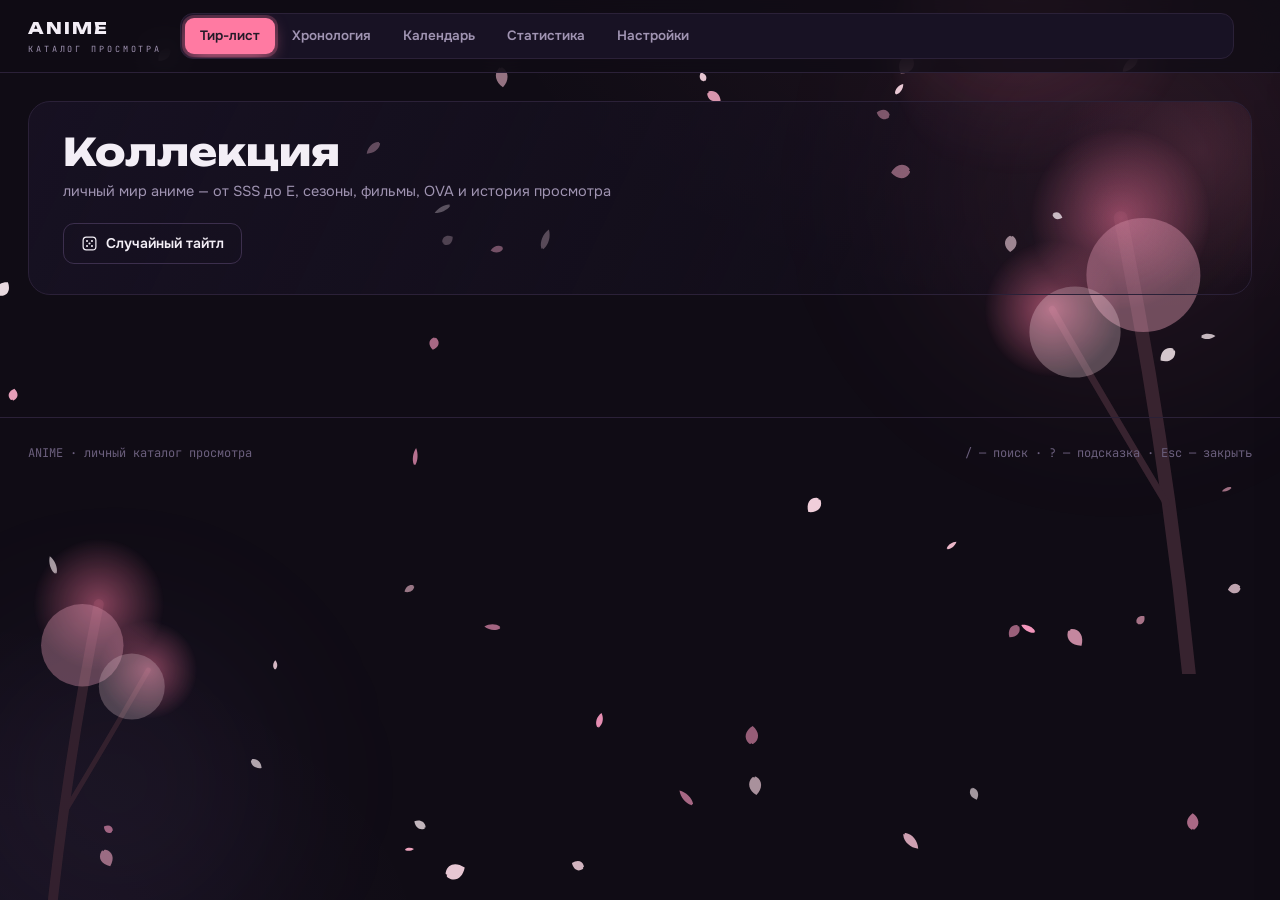
==== commit 62b09116: "Update index.html" ====
--- a/index.html
+++ b/index.html
@@ -674,7 +674,6 @@
 <button class="nav-btn" data-view="settings">Настройки</button>
 </nav>
 <div class="sync-wrap" id="sync-wrap">
-<!-- Кнопка "Вход" УБРАНА — вход только через admin.html?access=ТОКЕН -->
 <div class="sync-user hidden" id="sync-user" title="Синхронизация">
 <img id="su-avatar" alt="" class="hidden">
 <span class="gh-mini hidden" id="su-ghmini"><svg width="15" height="15" viewBox="0 0 24 24" fill="currentColor"><path d="M12 0C5.37 0 0 5.37 0 12c0 5.31 3.435 9.795 8.205 11.385.6.105.825-.255.825-.57 0-.285-.015-1.23-.015-2.235-3.015.555-3.795-.735-4.035-1.41-.135-.345-.72-1.41-1.23-1.695-.42-.225-1.02-.78-.015-.795.945-.015 1.62.87 1.845 1.23 1.08 1.815 2.805 1.305 3.495.99.105-.78.42-1.305.765-1.605-2.67-.3-5.46-1.335-5.46-5.925 0-1.305.465-2.385 1.23-3.225-.12-.3-.54-1.53.12-3.18 0 0 1.005-.315 3.3 1.23.96-.27 1.98-.405 3-.405s2.04.135 3 .405c2.295-1.56 3.3-1.23 3.3-1.23.66 1.65.24 2.88.12 3.18.765.84 1.23 1.905 1.23 3.225 0 4.605-2.805 5.625-5.475 5.925.435.375.81 1.095.81 2.22 0 1.605-.015 2.895-.015 3.3 0 .315.225.69.825.57A12.02 12.02 0 0024 12c0-6.63-5.37-12-12-12z"/></svg></span>
@@ -1264,7 +1263,7 @@
 localStorage.setItem(LS_KEY, JSON.stringify({v:3, updatedAt: 0, titles: light}));
 if (!quotaWarned){
 quotaWarned = true;
-toast('Локальный кэш переполнен — обложки временно выгружены из кэша. Полная версия хранится в GitHub и подтянется автоматически', 'warn');
+toast('Локальный кэш переполнен — обложки временно выгружены из кэша', 'warn');
 }
 }catch(e2){}
 }
@@ -1278,7 +1277,7 @@
 state.updatedAt = Date.now();
 persist();
 broadcastLocal();
-if (push) schedulePush();
+if (push && typeof schedulePush === 'function') schedulePush();
 }
 
 let bc = null;
@@ -1386,6 +1385,234 @@
 if (t) img.src = coverSrc(t);
 }
 }, true);
+
+/* ================================================================
+ДВИЖОК ЧАСТИЦ (встроен, чтобы избежать "Particles is not defined")
+================================================================ */
+const Particles = (() => {
+const cv = document.getElementById('petals');
+if (!cv) return { init:()=>{}, refresh:()=>{}, restyle:()=>{}, burst:()=>{} };
+const ctx = cv.getContext('2d');
+let W=0, H=0, parts=[], bursts=[], running=false, frame=0, last=performance.now();
+const mouse = {x:-9e3, y:-9e3, vx:0, vy:0};
+let gust=0, gustTarget=0, gustUntil=0, nextGust=140;
+
+const PRESETS = {
+sakura:     {label:'Сакура · лепестки',        shape:'petal', colors:['#ffdce8','#ffc6d9','#ffb0cb','#ff9dc4','#fff0f5'], size:[4.5,11], vy:[.5,1.5],  sway:[.6,2.0], alpha:[.55,.95]},
+snow:       {label:'Зима · снег',              shape:'flake', colors:['#ffffff','#f2f7ff','#e8f1ff'], size:[2.5,6.5], vy:[.4,1.1], sway:[.4,1.2], alpha:[.6,1]},
+rain:       {label:'Дождь',                    shape:'drop', colors:['#9fd0ff','#7ab8ff','#c4e2ff'], size:[2,3.5], vy:[3,5], sway:[.05,.2], alpha:[.35,.7]},
+autumn:     {label:'Осень · листья',           shape:'leaf', colors:['#ffb347','#ff8c42','#e2574c','#d96c3f','#c9452f'], size:[5,10], vy:[.6,1.4], sway:[1,2.6], alpha:[.6,.95]},
+stars:      {label:'Ночь · звёздочки',         shape:'star', colors:['#ffffff','#ffd76e','#cfe8ff','#ffe9b0'], size:[1.5,3.5], vy:[.05,.25], sway:[.2,.8], alpha:[.3,.9], twinkle:true},
+fireflies:  {label:'Лето · светлячки',         shape:'glow', colors:['#ffe28a','#c3ff8a','#9affc3','#ffd76e'], size:[2,4.5], vy:[-.15,.35], sway:[.5,1.5], alpha:[.35,.9], twinkle:true, glow:true},
+hearts:     {label:'Сердечки',                 shape:'petal', colors:['#ff1493','#ff69b4','#ffb6c1'], size:[4,9], vy:[.4,1.2], sway:[.6,1.8], alpha:[.5,.9]},
+bubbles:    {label:'Пузыри',                   shape:'glow', colors:['rgba(255,255,255,.5)','rgba(255,255,255,.3)'], size:[2,6], vy:[-.3,.3], sway:[.5,1.5], alpha:[.3,.7], twinkle:true, glow:true},
+confetti:   {label:'Конфетти',                 shape:['petal','star'], colors:['#ff0000','#00ff00','#0000ff','#ffff00','#ff00ff','#00ffff'], size:[3,7], vy:[.5,1.5], sway:[.5,2], alpha:[.6,1]},
+petals:     {label:'Разноцветные лепестки',    shape:'petal', colors:['#ffd76e','#ff7aa2','#b18cff','#6fd6b1'], size:[4.5,10], vy:[.5,1.3], sway:[.6,1.9], alpha:[.55,.95]}
+};
+
+const preset = () => PRESETS[settings.particleStyle] || PRESETS.sakura;
+const pick = a => a[Math.floor(Math.random()*a.length)];
+const rnd = (a,b) => a + Math.random()*(b-a);
+
+function resize(){
+const dpr = Math.min(devicePixelRatio||1, 2);
+W = innerWidth; H = innerHeight;
+cv.width = W*dpr; cv.height = H*dpr;
+ctx.setTransform(dpr,0,0,dpr,0,0);
+}
+
+function spawn(anywhere){
+const p = preset();
+const shape = Array.isArray(p.shape) ? pick(p.shape) : p.shape;
+const sm = settings.particleSize/100, fm = settings.fallSpeed/100, am = settings.particleOpacity/100;
+return { shape, color: pick(p.colors),
+x: Math.random()*(W+160)-80,
+y: anywhere ? Math.random()*H : -20 - Math.random()*H*0.25,
+s: rnd(p.size[0], p.size[1]) * sm,
+vy: rnd(p.vy[0], p.vy[1]) * fm,
+phase: Math.random()*Math.PI*2, swaySpeed: 0.015 + Math.random()*0.03, swayAmp: rnd(p.sway[0], p.sway[1]),
+rot: Math.random()*Math.PI*2, rotV: (Math.random()-.5)*0.05,
+flip: Math.random()*Math.PI*2, flipV: 0.02 + Math.random()*0.05,
+alpha: rnd(p.alpha[0], p.alpha[1]) * am,
+wf: 0.5 + Math.random()*0.9, twk: p.twinkle ? Math.random()*Math.PI*2 : 0, glow: !!p.glow };
+}
+
+function target(){ if (!settings.particles || REDUCED) return 0; return Math.round(W*H/16000 * (0.25 + (settings.petalDensity/100)*1.25)); }
+
+function wind(){ const s = settings.wind/100, t = frame;
+return (Math.sin(t*0.004)*0.6 + Math.sin(t*0.0017+2)*0.4 + Math.sin(t*0.0009+5)*0.3) * s * 1.5 + gust; }
+
+function petalPath(c, s){
+c.beginPath(); c.moveTo(0, s);
+c.bezierCurveTo(s*0.85, s*0.45, s*0.95, -s*0.35, s*0.28, -s*0.82);
+c.quadraticCurveTo(s*0.1, -s*0.97, 0, -s*0.78);
+c.quadraticCurveTo(-s*0.1, -s*0.97, -s*0.28, -s*0.82);
+c.bezierCurveTo(-s*0.95, -s*0.35, -s*0.85, s*0.45, 0, s);
+c.closePath();
+}
+
+function drawFlake(c, s, color, alpha){
+c.strokeStyle = color; c.fillStyle = color; c.globalAlpha = alpha;
+if (s < 2.2){ c.beginPath(); c.arc(0,0,s,0,6.283); c.fill(); return; }
+c.lineWidth = Math.max(.8, s*.22); c.lineCap = 'round'; c.beginPath();
+for (let i = 0; i < 6; i++){
+const a = i*Math.PI/3;
+c.moveTo(0,0); c.lineTo(Math.cos(a)*s, Math.sin(a)*s);
+const mx = Math.cos(a)*s*.55, my = Math.sin(a)*s*.55;
+c.moveTo(mx, my); c.lineTo(mx + Math.cos(a+2.1)*s*.3, my + Math.sin(a+2.1)*s*.3);
+c.moveTo(mx, my); c.lineTo(mx + Math.cos(a-2.1)*s*.3, my + Math.sin(a-2.1)*s*.3);
+}
+c.stroke();
+}
+
+function drawLeaf(c, s, color, alpha){
+c.fillStyle = color; c.globalAlpha = alpha;
+c.beginPath(); c.moveTo(0, s);
+c.quadraticCurveTo(s*1.05, s*.1, 0, -s);
+c.quadraticCurveTo(-s*1.05, s*.1, 0, s);
+c.closePath(); c.fill();
+c.globalAlpha = alpha*.45; c.strokeStyle = color; c.lineWidth = Math.max(.6, s*.09);
+c.beginPath(); c.moveTo(0, s*.75); c.lineTo(0, -s*.75); c.stroke();
+}
+
+function drawGlow(c, s, color, alpha){
+c.globalAlpha = alpha; c.fillStyle = color; c.shadowColor = color; c.shadowBlur = s*2.6;
+c.beginPath(); c.arc(0, 0, s*.55, 0, 6.283); c.fill(); c.fill(); c.shadowBlur = 0;
+}
+
+function drawStar(c, s, color, alpha){
+c.strokeStyle = color; c.globalAlpha = alpha; c.lineWidth = Math.max(.7, s*.3); c.lineCap = 'round';
+c.beginPath();
+c.moveTo(-s,0); c.lineTo(s,0); c.moveTo(0,-s); c.lineTo(0,s);
+c.moveTo(-s*.45,-s*.45); c.lineTo(s*.45,s*.45); c.moveTo(s*.45,-s*.45); c.lineTo(-s*.45,s*.45);
+c.stroke();
+}
+
+function drawDrop(c, s, color, alpha){
+c.strokeStyle = color; c.globalAlpha = alpha; c.lineWidth = s*.5; c.lineCap = 'round';
+c.beginPath(); c.moveTo(0, -s*1.6); c.lineTo(0, s*1.2); c.stroke();
+}
+
+function draw(p, alphaMul){
+ctx.save(); ctx.translate(p.x, p.y); ctx.rotate(p.rot);
+if (p.shape === 'petal' || p.shape === 'leaf') ctx.scale(0.35 + 0.65*Math.abs(Math.cos(p.flip)), 1);
+const a = Math.max(0, Math.min(1, p.alpha * alphaMul * (p.twk ? .45 + .55*Math.abs(Math.sin(p.twk)) : 1)));
+if (p.shape === 'petal'){ ctx.globalAlpha = a; ctx.fillStyle = p.color; petalPath(ctx, p.s); ctx.fill(); }
+else if (p.shape === 'flake') drawFlake(ctx, p.s, p.color, a);
+else if (p.shape === 'leaf') drawLeaf(ctx, p.s, p.color, a);
+else if (p.shape === 'glow') drawGlow(ctx, p.s, p.color, a);
+else if (p.shape === 'star') drawStar(ctx, p.s, p.color, a);
+else if (p.shape === 'drop') drawDrop(ctx, p.s, p.color, a);
+ctx.restore();
+}
+
+function step(now){
+const dt = Math.min(48, now - last); last = now; const k = dt/16.7; frame++;
+if (frame > nextGust){ gustTarget = (Math.random()<.5?-1:1)*(0.8+Math.random()*1.6)*(settings.wind/100); gustUntil = frame + 50 + Math.random()*80; nextGust = frame + 260 + Math.random()*420; }
+if (frame > gustUntil) gustTarget = 0;
+gust += (gustTarget - gust)*0.015*k;
+const wv = wind();
+mouse.vx *= Math.pow(0.88, k); mouse.vy *= Math.pow(0.88, k);
+ctx.clearRect(0,0,W,H);
+const tg = target();
+if (parts.length < tg && frame % 3 === 0) parts.push(spawn(false));
+if (parts.length > tg) parts.length = Math.max(tg, parts.length - 2);
+const spinOn = settings.particleSpin;
+for (const p of parts){
+p.phase += p.swaySpeed*k;
+if (p.twk) p.twk += 0.05*k;
+p.flip += p.flipV*k;
+if (spinOn){ p.rot += p.rotV*k + wv*0.002*k; }
+p.x += (Math.sin(p.phase)*p.swayAmp*0.35 + wv*p.wf)*k;
+p.y += p.vy*k*(0.75 + 0.35*Math.abs(Math.cos(p.phase)));
+const dx = p.x-mouse.x, dy = p.y-mouse.y, d2 = dx*dx+dy*dy;
+if (d2 < 22500){ const f = 1 - Math.sqrt(d2)/150; p.x += mouse.vx*f*0.2*k; p.y += mouse.vy*f*0.12*k; }
+if (p.y > H+24 || p.y < -60 || p.x < -120 || p.x > W+120) Object.assign(p, spawn(false));
+draw(p, 1);
+}
+for (let i = bursts.length-1; i >= 0; i--){
+const b = bursts[i];
+b.vy += 0.1*k; b.vx *= Math.pow(0.985, k);
+b.x += b.vx*k; b.y += b.vy*k;
+if (spinOn){ b.rot += b.rv*k; }
+b.flip += 0.12*k; b.life -= k;
+if (b.life <= 0 || b.y > H+30){ bursts.splice(i,1); continue; }
+draw(b, Math.max(0, Math.min(1, b.life/b.max*1.3)));
+}
+if (parts.length || bursts.length || target() > 0) requestAnimationFrame(step);
+else { running = false; ctx.clearRect(0,0,W,H); }
+}
+
+function start(){ if (running) return; running = true; last = performance.now(); requestAnimationFrame(step); }
+
+window.addEventListener('resize', resize);
+window.addEventListener('pointermove', e => {
+mouse.vx = Math.max(-40, Math.min(40, e.clientX - mouse.x));
+mouse.vy = Math.max(-40, Math.min(40, e.clientY - mouse.y));
+mouse.x = e.clientX; mouse.y = e.clientY;
+}, {passive:true});
+
+return {
+init(){ resize(); for (let i=0;i<target();i++) parts.push(spawn(true)); start(); },
+refresh(){ if (target() > 0 || bursts.length) start(); },
+restyle(){ parts = []; start(); },
+burst(x, y, n=18){
+if (REDUCED) return;
+const pr = preset();
+for (let i=0;i<n;i++){
+const a = Math.random()*Math.PI*2, sp = 1.5 + Math.random()*4.2;
+bursts.push({shape: Array.isArray(pr.shape)?pr.shape[i%pr.shape.length]:pr.shape,
+x, y, vx:Math.cos(a)*sp, vy:Math.sin(a)*sp - 1.6,
+s: rnd(pr.size[0], pr.size[1])*(settings.particleSize/100),
+rot:Math.random()*6.28, rv:(Math.random()-.5)*.22,
+flip:Math.random()*6.28, life:55+Math.random()*45, max:100,
+color: pr.colors[i%pr.colors.length],
+alpha: rnd(pr.alpha[0], pr.alpha[1])*(settings.particleOpacity/100),
+glow: !!pr.glow, twk: 0, wf: .7});
+}
+start();
+}
+};
+})();
+
+/* ================= генеративные деревья (упрощённо) ================= */
+function renderTrees(){
+const tr = $('#branch-tr'), bl = $('#branch-bl');
+if (!tr || !bl) return;
+const style = settings.branchStyle || 'sakura';
+const colors = {
+sakura:['#ff7aa2','#ffb0cb','#ffdce8'],
+maple:['#ff6b4a','#ffb347','#e2574c'],
+oak:['#4e8f4a','#9ed67f','#2c5d31'],
+pine:['#173a2a','#2b5e40','#4f8f63'],
+willow:['#4a6b2f','#7fae4e','#c8e39a'],
+birch:['#5f8f3e','#94c162','#e3f0a8'],
+bonsai:['#2f5d3a','#4f8f55','#9fd98a'],
+night:['#ff7aa2','#b18cff','#7ad0ff'],
+magnolia:['#fff6ea','#fdeedc','#f7e3c8'],
+orange:['#ff9a3d','#ffb54d','#2f5d33'],
+winter:['#5d4a5e','#3a2d3f','#8b93a0'],
+apple:['#fff5f8','#ffd6e3','#6fa855'],
+firsnow:['#274156','#3f6d84','#9fc8d8']
+};
+const c = colors[style] || colors.sakura;
+const svg = (mirror) => `<svg viewBox="0 0 400 600" xmlns="http://www.w3.org/2000/svg">
+<defs>
+<radialGradient id="g1"><stop offset="0" stop-color="${c[0]}" stop-opacity=".6"/><stop offset="1" stop-color="${c[0]}" stop-opacity="0"/></radialGradient>
+</defs>
+<g class="sway" style="transform-origin:${mirror?'60':'340'}px 600px">
+<path d="M${mirror?'60':'340'},600 Q${mirror?'80':'320'},400 ${mirror?'120':'280'},200" stroke="#3a2531" stroke-width="12" fill="none" stroke-linecap="round"/>
+<path d="M${mirror?'80':'320'},450 Q${mirror?'140':'260'},350 ${mirror?'180':'220'},280" stroke="#3a2531" stroke-width="6" fill="none" stroke-linecap="round"/>
+<circle cx="${mirror?'120':'280'}" cy="200" r="80" fill="url(#g1)"/>
+<circle cx="${mirror?'180':'220'}" cy="280" r="60" fill="url(#g1)"/>
+<circle cx="${mirror?'100':'300'}" cy="250" r="50" fill="${c[1]}" opacity=".4"/>
+<circle cx="${mirror?'160':'240'}" cy="300" r="40" fill="${c[2]}" opacity=".3"/>
+</g>
+</svg>`;
+tr.innerHTML = svg(false);
+bl.innerHTML = svg(true);
+}
+renderTrees();
 
 /* ================= тосты / модалки ================= */
 const PETAL_ICO = '<svg class="ic" width="16" height="16" viewBox="0 0 24 24" fill="currentColor"><path d="M12 2 C 15.5 6.5, 20 8.5, 20 13.5 C 20 18, 15.5 21, 12 22 C 8.5 21, 4 18, 4 13.5 C 4 8.5, 8.5 6.5, 12 2 Z"/></svg>';
@@ -1682,6 +1909,66 @@
 if (animate) $$('#tierlist .tc-n').forEach(el => animNum(el, +el.dataset.n, Math.round((settings.counterSpeed||800)*.7)));
 const info = $('#filter-info');
 if (info) info.textContent = filtering ? `найдено: ${found} · скрыто: ${state.titles.length - found}` : '';
+}
+
+function emblemShape(tier){
+const c = TIER_COLOR[tier];
+const lt = lighten(c, .55);
+const dk = shadeColor(c, .42);
+const id = 'es' + tier;
+const defs = `<defs>
+<linearGradient id="${id}" x1="0" y1="0" x2=".25" y2="1">
+<stop offset="0" stop-color="${lt}"/><stop offset=".5" stop-color="${c}"/><stop offset="1" stop-color="${dk}"/>
+</linearGradient>
+<radialGradient id="${id}g" cx=".34" cy=".26" r=".95">
+<stop offset="0" stop-color="#fff" stop-opacity=".85"/><stop offset=".6" stop-color="#fff" stop-opacity="0"/>
+</radialGradient>
+</defs>`;
+const petal = a => `<ellipse rx="10" ry="24" cy="-24" transform="rotate(${a})" fill="url(#${id})" stroke="${lt}" stroke-width="1.2" opacity=".95"/>`;
+const shapes = {
+SSS: `<polygon points="50,3 61.8,36.5 96,37.5 68.5,58.5 78.5,92.5 50,72 21.5,92.5 31.5,58.5 4,37.5 38.2,36.5" fill="url(#${id})" stroke="${lt}" stroke-width="1.6" stroke-linejoin="round"/>
+<path d="M50 50 L50 3 M50 50 L96 37.5 M50 50 L78.5 92.5 M50 50 L21.5 92.5 M50 50 L4 37.5" stroke="rgba(60,40,0,.4)" stroke-width=".8"/>
+<polygon points="50,3 61.8,36.5 38.2,36.5" fill="url(#${id}g)" opacity=".85"/>`,
+S: `<g transform="translate(50,52)">${[0,60,120,180,240,300].map(petal).join('')}</g>
+<circle cx="50" cy="52" r="16" fill="url(#${id})" stroke="${lt}" stroke-width="1.4"/>
+<path d="M41 46 Q50 38 59 46" stroke="rgba(255,255,255,.55)" stroke-width="1.6" fill="none" stroke-linecap="round"/>`,
+A: `<polygon points="50,4 83,40 50,96 17,40" fill="url(#${id})" stroke="${lt}" stroke-width="1.6" stroke-linejoin="round"/>
+<path d="M17 40 H83 M50 4 L36 40 L50 96 M50 4 L64 40 L50 96" stroke="rgba(30,10,60,.38)" stroke-width=".9" fill="none"/>
+<polygon points="50,4 64,40 50,40" fill="url(#${id}g)" opacity=".8"/>`,
+B: `<polygon points="50,3 77,25 77,75 50,97 23,75 23,25" fill="url(#${id})" stroke="${lt}" stroke-width="1.6" stroke-linejoin="round"/>
+<path d="M50 3 V97 M23 25 L50 44 L77 25 M23 75 L50 56 L77 75" stroke="rgba(10,30,60,.35)" stroke-width=".9" fill="none"/>
+<polygon points="50,3 77,25 50,44" fill="url(#${id}g)" opacity=".75"/>`,
+C: `<circle cx="50" cy="50" r="34" fill="none" stroke="url(#${id})" stroke-width="11"/>
+<circle cx="50" cy="50" r="34" fill="none" stroke="${lt}" stroke-width="1" opacity=".7"/>
+<circle cx="50" cy="50" r="19" fill="url(#${id})" stroke="${lt}" stroke-width="1.3"/>
+<circle cx="50" cy="16" r="6" fill="${lt}" stroke="${dk}" stroke-width="1.4"/>`,
+D: `<path d="M50 4 L85 17 V52 C85 74 69 88 50 96 C31 88 15 74 15 52 V17 Z" fill="url(#${id})" stroke="${lt}" stroke-width="1.6" stroke-linejoin="round"/>
+<path d="M50 4 L85 17 V52 H15 V17 Z" fill="url(#${id}g)" opacity=".4"/>
+<path d="M50 22 L67 33 V54 C67 66 58 74 50 78 C42 74 33 66 33 54 V33 Z" fill="none" stroke="rgba(40,20,0,.35)" stroke-width="1.1"/>`,
+E: `<rect x="16" y="16" width="68" height="68" rx="14" fill="url(#${id})" stroke="${lt}" stroke-width="1.5"/>
+<rect x="27" y="27" width="46" height="46" rx="9" fill="none" stroke="rgba(255,255,255,.22)" stroke-width="1.3"/>
+<path d="M23 33 Q50 21 77 33" stroke="rgba(255,255,255,.4)" stroke-width="1.7" fill="none" stroke-linecap="round"/>`
+};
+return `<svg viewBox="0 0 100 100">${defs}${shapes[tier]}</svg>`;
+}
+
+function emblemHTML(tier, i){
+const layers = [
+{z:-12, o:.22, b:.45},
+{z:-6,  o:.55, b:.68},
+{z:0,   o:1,   b:1},
+{z:7,   o:.4,  b:1.3}
+].map(L => `<div class="emb-layer" style="--z:${L.z}px;--lo:${L.o};--lb:${L.b}">${emblemShape(tier)}</div>`).join('');
+return `
+<div class="emb" data-tier="${tier}" style="--tc:${TIER_COLOR[tier]};--i:${i}">
+<span class="emb-aura"></span>
+<span class="emb-ring"></span>
+<div class="emb-rot">${layers}
+<span class="emb-letter">${tier}</span>
+</div>
+<span class="emb-shadow"></span>
+${tier === 'SSS' ? `<span class="emb-crown">${CROWN}</span>` : ''}
+</div>`;
 }
 
 function renderTimeline(){
@@ -2413,10 +2700,11 @@
 
 function bindSettings(){
 $('#sel-pstyle').innerHTML = Object.entries(PRESETS).map(([k,p]) => `<option value="${k}">${esc(p.label)}</option>`).join('');
-$('#sel-bstyle').innerHTML = Object.entries(TREE_STYLES).map(([k,b]) => `<option value="${k}">${esc(b.label)}</option>`).join('');
+const treeStyles = {sakura:'Сакура',maple:'Клён',oak:'Дуб',pine:'Ель',willow:'Ива',birch:'Берёза',bonsai:'Бонсай',night:'Ночная сакура',magnolia:'Магнолия',orange:'Апельсиновое дерево',winter:'Зимнее дерево',apple:'Яблоня в цвету',firsnow:'Заснеженная ель'};
+$('#sel-bstyle').innerHTML = Object.entries(treeStyles).map(([k,l]) => `<option value="${k}">${l}</option>`).join('');
 $('#sel-tempo').value = settings.tempo;
 $('#sel-pstyle').value = PRESETS[settings.particleStyle] ? settings.particleStyle : 'sakura';
-$('#sel-bstyle').value = TREE_STYLES[settings.branchStyle] ? settings.branchStyle : 'sakura';
+$('#sel-bstyle').value = treeStyles[settings.branchStyle] ? settings.branchStyle : 'sakura';
 $('#sel-catview').value = ['posters','chips','list'].includes(settings.catalogView) ? settings.catalogView : 'posters';
 $('#sel-embanim').value = ['full','float','off'].includes(settings.emblemAnim) ? settings.emblemAnim : 'full';
 $('#sel-pstyle').addEventListener('change', e => { settings.particleStyle = e.target.value; persistSettings(); Particles.restyle(); });
@@ -2478,43 +2766,11 @@
 numHandler('s-epmin','epMin'); numHandler('s-filmmin','filmMin');
 }
 
-function bindSettingsValues(){
-const map = {anim:'s-anim', rowAnim:'s-rowanim', cascade:'s-cascade', modalPop:'s-modalpop', toastAnim:'s-toastanim',
-pillGlow:'s-pillglow', tierGlow:'s-tierglow', tierBg:'s-tierbg',
-tilt:'s-tilt', cardLift:'s-lift', glow:'s-glow', shine:'s-shine',
-counters:'s-counters', recent:'s-recent', light:'s-light',
-particles:'s-particles', particleSpin:'s-pspin', twinkle:'s-twinkle', petsFront:'s-petsfront',
-branches:'s-branches', sway:'s-sway', ambient:'s-ambient', moon:'s-moon'};
-for (const [k, id] of Object.entries(map)) $('#'+id).checked = !!settings[k];
-const rv = (rid, vid, key, fmt) => { $('#'+rid).value = settings[key]; $('#'+vid).textContent = fmt(settings[key]); };
-rv('s-density','v-density','petalDensity', v => v + '%');
-rv('s-fall','v-fall','fallSpeed', v => v + '%');
-rv('s-psize','v-psize','particleSize', v => v + '%');
-rv('s-palpha','v-palpha','particleOpacity', v => v + '%');
-rv('s-wind','v-wind','wind', v => (v/100).toFixed(1) + '×');
-rv('s-parallax','v-parallax','parallax', v => v + '%');
-rv('s-balpha','v-balpha','branchAlpha', v => v + '%');
-rv('s-bgdim','v-bgdim','bgDim', v => v + '%');
-rv('s-embanimspd','v-embanimspd','embAnimSpeed', v => v + ' с');
-rv('s-tiltpow','v-tiltpow','tiltPower', v => '±' + v + '°');
-rv('s-cntspd','v-cntspd','counterSpeed', v => v + ' мс');
-rv('s-panelop','v-panelop','panelOp', v => v + '%');
-rv('s-radius','v-radius','radius', v => v + ' px');
-$('#sel-tempo').value = settings.tempo;
-$('#sel-pstyle').value = PRESETS[settings.particleStyle] ? settings.particleStyle : 'sakura';
-$('#sel-bstyle').value = TREE_STYLES[settings.branchStyle] ? settings.branchStyle : 'sakura';
-$('#sel-catview').value = ['posters','chips','list'].includes(settings.catalogView) ? settings.catalogView : 'posters';
-$('#sel-embanim').value = ['full','float','off'].includes(settings.emblemAnim) ? settings.emblemAnim : 'full';
-$$('#acc-pick button').forEach(b => b.classList.toggle('on', settings.accent === b.dataset.acc));
-$('#s-epmin').value = settings.epMin;
-$('#s-filmmin').value = settings.filmMin;
-}
-
 $('#btn-reset-set').onclick = () => openConfirm({
 title:'Вернуть стандартные настройки?',
 text:'Оформление, эффекты и атмосфера сбросятся к исходным — только в вашем браузере. Каталог и вход не затрагиваются.',
 okLabel:'Сбросить',
-onOk(){ settings = {...DEFAULT_SETTINGS}; persistSettings(); applySettings(); bindSettingsValues(); renderTrees(); Particles.restyle(); renderAll(); toast('Настройки возвращены к стандартным'); }
+onOk(){ settings = {...DEFAULT_SETTINGS}; persistSettings(); applySettings(); renderTrees(); Particles.restyle(); renderAll(); toast('Настройки возвращены к стандартным'); }
 });
 
 $('#btn-export').onclick = () => {
@@ -2558,7 +2814,7 @@
 });
 
 /* ================================================================
-СИНХРОНИЗАЦИЯ С GITHUB + ВХОД ВЛАДЕЛЬЦА ЧЕРЕЗ УНИКАЛЬНУЮ ССЫЛКУ
+СИНХРОНИЗАЦИЯ С GITHUB
 ================================================================ */
 let sync = null;
 try{ sync = JSON.parse(localStorage.getItem(LS_SYNC)) || null; }catch(e){}
@@ -2569,10 +2825,9 @@
 
 const b64encode = str => { const b = new TextEncoder().encode(str); let s=''; b.forEach(x => s += String.fromCharCode(x)); return btoa(s); };
 
-/* ПРОВЕРКА ВЛАДЕЛЬЦА: только если установлен флаг anime_owner_mode через admin.html */
+/* ПРОВЕРКА ВЛАДЕЛЬЦА: только флаг anime_owner_mode из localStorage */
 function canEdit(){
-const isOwner = localStorage.getItem(LS_OWNER) === 'true';
-return !!(sync && sync.mode === 'rw' && isOwner);
+return localStorage.getItem(LS_OWNER) === 'true';
 }
 
 function saveSync(){ if (sync) localStorage.setItem(LS_SYNC, JSON.stringify(sync)); else localStorage.removeItem(LS_SYNC); }
@@ -2624,7 +2879,6 @@
 
 function updateSyncUI(){
 const connected = !!sync;
-/* Кнопка входа убрана — показываем только статус синхронизации */
 const syncUser = $('#sync-user');
 if (syncUser) syncUser.classList.toggle('hidden', !connected);
 if (connected){
@@ -2834,7 +3088,6 @@
 Particles.init();
 applySettings();
 bindSettings();
-bindSettingsValues();
 renderAll();
 movePill();
 updateSyncUI();
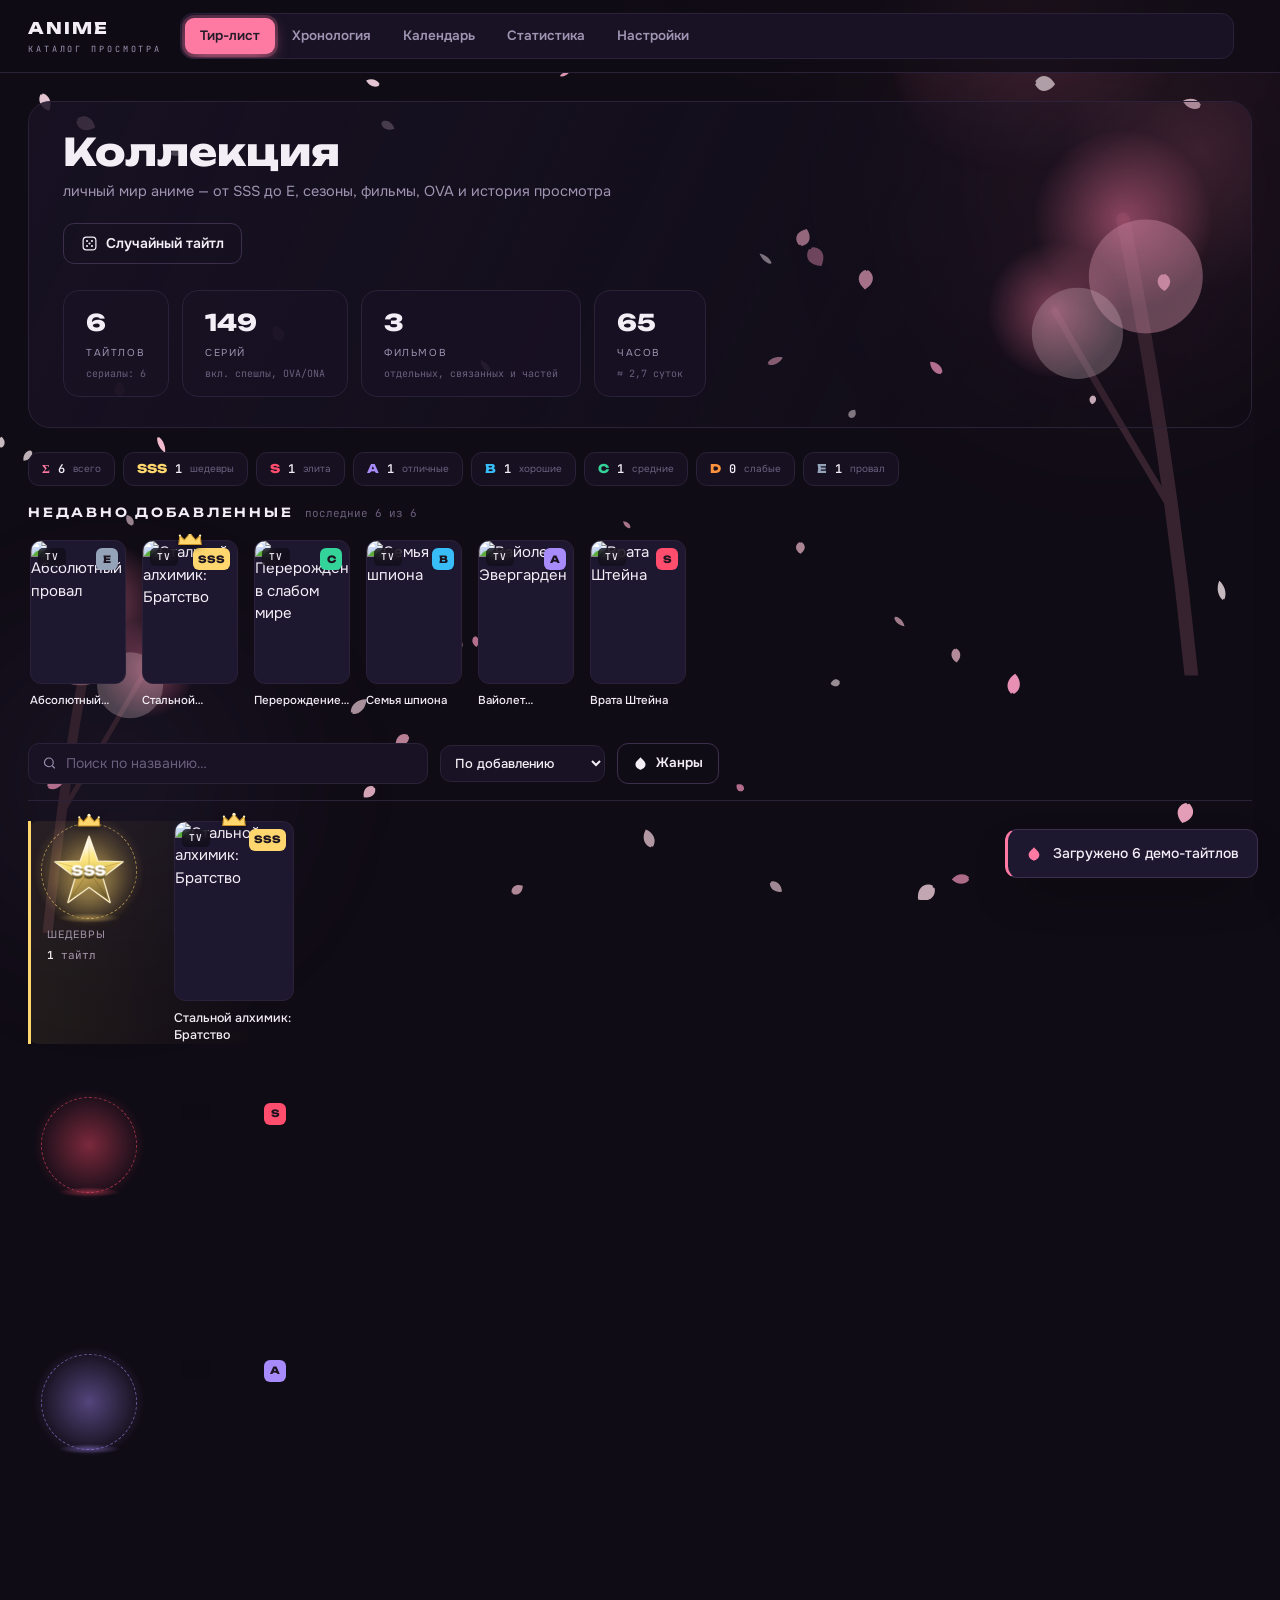
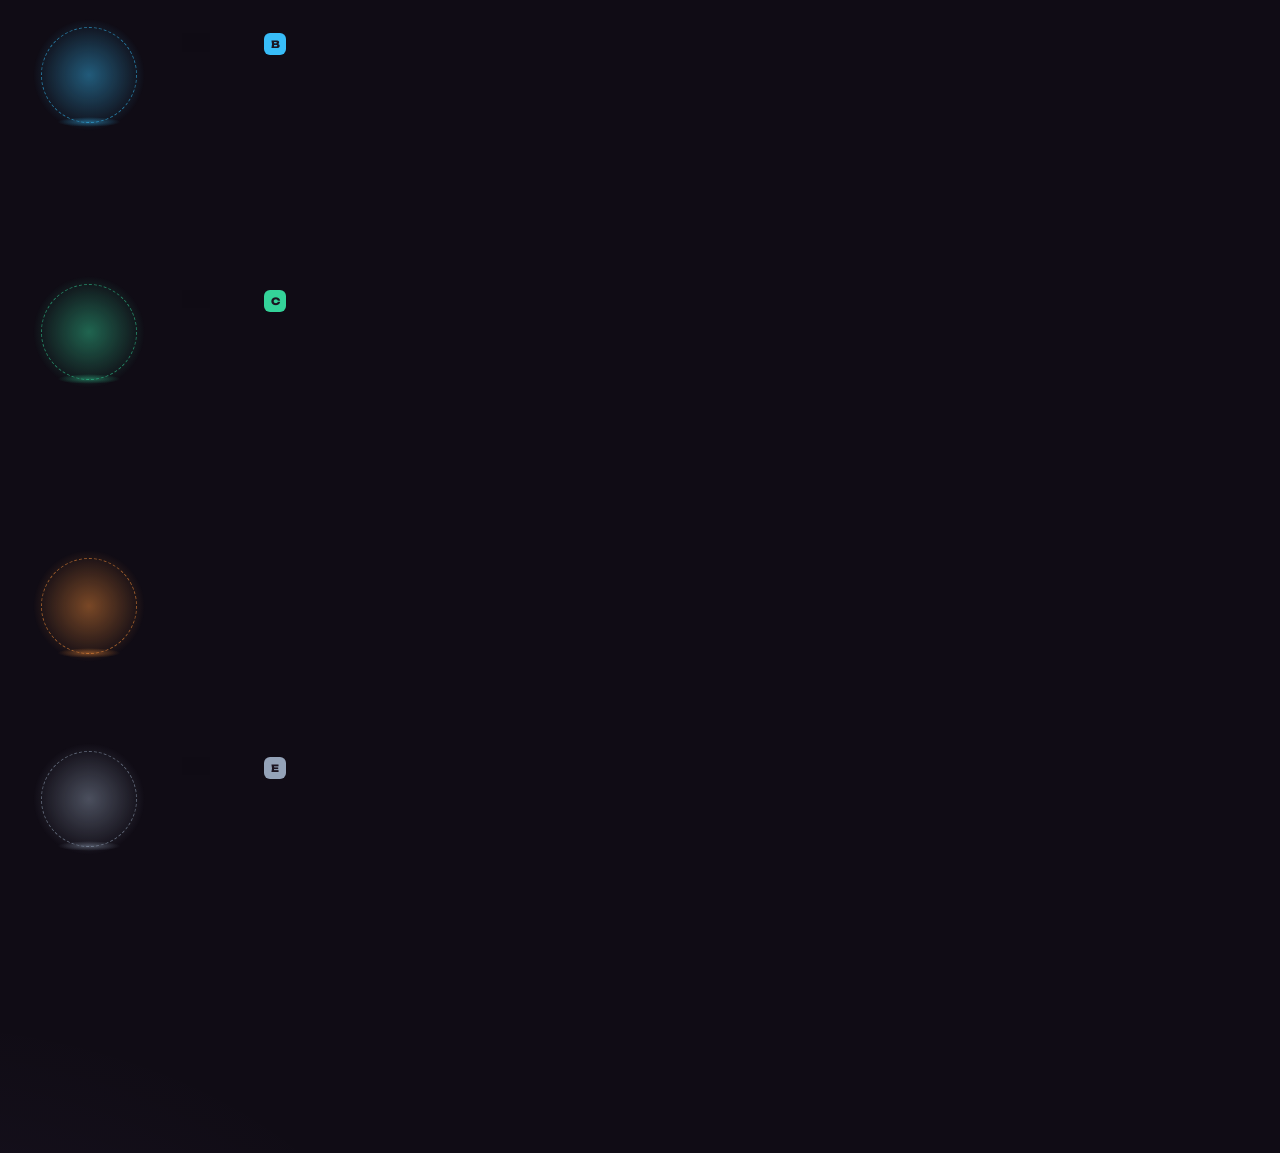
==== commit f39f0ed6: "Update index.html" ====
--- a/index.html
+++ b/index.html
@@ -265,13 +265,9 @@
 @keyframes embOrbitZ{from{transform:rotate(0deg) rotateY(22deg)}to{transform:rotate(360deg) rotateY(22deg)}}
 @keyframes embSwing{from{transform:rotate(13deg)}to{transform:rotate(-13deg)}}
 @keyframes embGentle{0%,100%{transform:translateY(0) rotateY(-7deg)}50%{transform:translateY(-6px) rotateY(7deg)}}
-body[data-embanim="off"] .emb-rot,
-body[data-embanim="off"] .emb-aura,
-body[data-embanim="off"] .emb-ring,
-body[data-embanim="off"] .emb-shadow{animation:none!important}
+body[data-embanim="off"] .emb-rot,body[data-embanim="off"] .emb-aura,body[data-embanim="off"] .emb-ring,body[data-embanim="off"] .emb-shadow{animation:none!important}
 body[data-embanim="float"] .emb-rot{animation:embGentle 6s ease-in-out infinite!important}
-body[data-embanim="float"] .emb-aura,
-body[data-embanim="float"] .emb-ring{animation:none!important}
+body[data-embanim="float"] .emb-aura,body[data-embanim="float"] .emb-ring{animation:none!important}
 .tier-epithet{font-size:10.5px;letter-spacing:.1em;text-transform:uppercase;color:var(--muted)}
 .tier-count{font-family:'JetBrains Mono';font-size:11px;color:var(--muted);white-space:nowrap}
 .tier-count b{color:var(--text);font-weight:600}
@@ -651,7 +647,6 @@
 </style>
 </head>
 <body class="ambient pill-glow tier-glow" data-embanim="full">
-
 <div id="user-bg" aria-hidden="true"></div>
 <div id="user-dim" aria-hidden="true"></div>
 <div class="bg-moon" aria-hidden="true"></div>
@@ -659,7 +654,6 @@
 <div class="bg-branch br-tr" id="branch-tr" aria-hidden="true"></div>
 <div class="bg-branch br-bl" id="branch-bl" aria-hidden="true"></div>
 <canvas id="petals" aria-hidden="true"></canvas>
-
 <header class="topbar">
 <a class="brand" href="#" onclick="return false">
 <span class="brand-word" aria-label="ANIME"><i>A</i><i>N</i><i>I</i><i>M</i><i>E</i></span>
@@ -686,7 +680,6 @@
 <span class="add-label">Добавить тайтл</span>
 </button>
 </header>
-
 <main>
 <section class="view" id="view-tier">
 <div class="hero" id="hero">
@@ -719,24 +712,18 @@
 </div>
 </div>
 </section>
-
 <section class="view hidden" id="view-timeline">
-<div class="page-head">
-<div>
+<div class="page-head"><div>
 <h1 class="page-title">Хронология</h1>
 <p class="page-sub">Общий список просмотра — от свежего к старому</p>
-</div>
-</div>
+</div></div>
 <div id="timeline"></div>
 </section>
-
 <section class="view hidden" id="view-calendar">
-<div class="page-head">
-<div>
+<div class="page-head"><div>
 <h1 class="page-title">Календарь просмотра</h1>
 <p class="page-sub">Дни, в которые вы закончили сезоны, фильмы, OVA и спешлы</p>
-</div>
-</div>
+</div></div>
 <div class="cal-head">
 <div class="cal-mode">
 <button id="cal-mode-grid" class="on">Сетка</button>
@@ -759,25 +746,20 @@
 <div id="cal-list"></div>
 </div>
 </section>
-
 <section class="view hidden" id="view-stats">
-<div class="page-head">
-<div>
+<div class="page-head"><div>
 <h1 class="page-title">Статистика и аналитика</h1>
 <p class="page-sub">Серии, часы, активность, рекорды, тиры, жанры и годы</p>
-</div>
-</div>
+</div></div>
 <div id="stats"></div>
 </section>
 </main>
-
 <aside id="drawer" aria-label="Настройки">
 <div class="drawer-head">
 <h2>Настройки</h2>
 <button class="drawer-x" id="drawer-x" title="Закрыть панель"><svg width="17" height="17" viewBox="0 0 24 24" fill="none" stroke="currentColor" stroke-width="1.9" stroke-linecap="round"><path d="M6 6l12 12M18 6L6 18"/></svg></button>
 </div>
 <p class="drawer-sub">Персональные — действуют только в вашем браузере</p>
-
 <div class="set-sec">
 <h3>Каталог</h3>
 <div class="sw-row">
@@ -789,11 +771,10 @@
 </select>
 </div>
 </div>
-
 <div class="set-sec">
 <h3>Эмблемы тиров</h3>
 <div class="sw-row">
-<div><div class="sw-name">Анимация эмблем</div><div class="sw-desc">У каждого тира своя: звезда, лотос, алмаз…</div></div>
+<div><div class="sw-name">Анимация эмблем</div><div class="sw-desc">У каждого тира своя</div></div>
 <select class="sel-set" id="sel-embanim">
 <option value="full">Полная</option>
 <option value="float">Только парение</option>
@@ -809,7 +790,6 @@
 <label class="switch"><input type="checkbox" id="s-tierglow"><i></i></label>
 </div>
 </div>
-
 <div class="set-sec">
 <h3>Частицы и погода</h3>
 <div class="sw-row">
@@ -853,7 +833,6 @@
 <div class="range-in"><input type="range" id="s-wind" min="0" max="200" step="10"><span class="rng-val" id="v-wind"></span></div>
 </div>
 </div>
-
 <div class="set-sec">
 <h3>Деревья на фоне</h3>
 <div class="sw-row">
@@ -877,7 +856,6 @@
 <div class="range-in"><input type="range" id="s-balpha" min="20" max="100" step="5"><span class="rng-val" id="v-balpha"></span></div>
 </div>
 </div>
-
 <div class="set-sec">
 <h3>Фон и глубина</h3>
 <div class="sw-row">
@@ -901,7 +879,6 @@
 <div class="range-in"><input type="range" id="s-bgdim" min="0" max="90" step="5"><span class="rng-val" id="v-bgdim"></span></div>
 </div>
 </div>
-
 <div class="set-sec">
 <h3>Анимации интерфейса</h3>
 <div class="sw-row">
@@ -924,7 +901,6 @@
 <div class="sw-row"><div><div class="sw-name">Анимация тостов</div></div><label class="switch"><input type="checkbox" id="s-toastanim"><i></i></label></div>
 <div class="sw-row"><div><div class="sw-name">Свечение активной вкладки</div></div><label class="switch"><input type="checkbox" id="s-pillglow"><i></i></label></div>
 </div>
-
 <div class="set-sec">
 <h3>Карточки</h3>
 <div class="sw-row"><div><div class="sw-name">Объёмный наклон</div></div><label class="switch"><input type="checkbox" id="s-tilt"><i></i></label></div>
@@ -933,14 +909,12 @@
 <div class="sw-row"><div><div class="sw-name">Подсветка цветом тира</div></div><label class="switch"><input type="checkbox" id="s-glow"><i></i></label></div>
 <div class="sw-row"><div><div class="sw-name">Блеск на обложках</div></div><label class="switch"><input type="checkbox" id="s-shine"><i></i></label></div>
 </div>
-
 <div class="set-sec">
 <h3>Счётчики и списки</h3>
 <div class="sw-row"><div><div class="sw-name">Анимация счётчиков</div></div><label class="switch"><input type="checkbox" id="s-counters"><i></i></label></div>
 <div class="sw-row"><div><div class="sw-name">Скорость счётчиков</div></div><div class="range-in"><input type="range" id="s-cntspd" min="200" max="2000" step="100"><span class="rng-val" id="v-cntspd"></span></div></div>
 <div class="sw-row"><div><div class="sw-name">Лента недавних</div></div><label class="switch"><input type="checkbox" id="s-recent"><i></i></label></div>
 </div>
-
 <div class="set-sec">
 <h3>Тема</h3>
 <div class="sw-row"><div><div class="sw-name">Светлая тема</div></div><label class="switch"><input type="checkbox" id="s-light"><i></i></label></div>
@@ -956,13 +930,11 @@
 <div class="sw-row"><div><div class="sw-name">Прозрачность панелей</div></div><div class="range-in"><input type="range" id="s-panelop" min="50" max="100" step="2"><span class="rng-val" id="v-panelop"></span></div></div>
 <div class="sw-row"><div><div class="sw-name">Скругление карточек</div></div><div class="range-in"><input type="range" id="s-radius" min="0" max="20" step="1"><span class="rng-val" id="v-radius"></span></div></div>
 </div>
-
 <div class="set-sec">
 <h3>Расчёт времени</h3>
 <div class="num-row"><div><div class="sw-name">Длительность серии</div></div><div class="num-in"><input type="number" id="s-epmin" min="1" max="600"><span>мин</span></div></div>
 <div class="num-row"><div><div class="sw-name">Длительность фильма</div></div><div class="num-in"><input type="number" id="s-filmmin" min="1" max="600"><span>мин</span></div></div>
 </div>
-
 <div class="set-sec">
 <h3>Данные</h3>
 <div class="set-actions">
@@ -973,12 +945,10 @@
 </div>
 </div>
 </aside>
-
 <footer>
 <span>ANIME · личный каталог просмотра</span>
 <span>/ — поиск · ? — подсказка · Esc — закрыть</span>
 </footer>
-
 <div class="overlay hidden" id="ov-title"><div class="modal modal-title" id="m-title"></div></div>
 <div class="overlay hidden" id="ov-form">
 <div class="modal modal-form">
@@ -1063,10 +1033,8 @@
 </div>
 <div class="overlay hidden" id="ov-day"><div class="modal modal-day" id="m-day"></div></div>
 <div class="overlay hidden" id="ov-confirm"><div class="modal modal-confirm" id="m-confirm"></div></div>
-
 <div class="toasts" id="toasts"></div>
 <button id="to-top" title="Наверх"><svg width="18" height="18" viewBox="0 0 24 24" fill="none" stroke="currentColor" stroke-width="1.9" stroke-linecap="round" stroke-linejoin="round"><path d="M12 19V5M5 12l7-7 7 7"/></svg></button>
-
 <script>
 'use strict';
 /* ================= константы ================= */
@@ -1093,7 +1061,46 @@
 const REDUCED = matchMedia('(prefers-reduced-motion: reduce)').matches;
 const CROWN = `<svg viewBox="0 0 24 14" width="100%"><path d="M2 12 L3 4 L7 8 L12 2 L17 8 L21 4 L22 12 Z" fill="#ffd76e" stroke="#c9932a" stroke-width="1" stroke-linejoin="round"/><circle cx="12" cy="2" r="1.4" fill="#fff3c4"/><circle cx="3" cy="4" r="1" fill="#fff3c4"/><circle cx="21" cy="4" r="1" fill="#fff3c4"/></svg>`;
 const CROWN_MINI = `<svg viewBox="0 0 24 14" width="13" height="9"><path d="M2 12 L3 4 L7 8 L12 2 L17 8 L21 4 L22 12 Z" fill="#ffd76e" stroke="#c9932a" stroke-width="1"/></svg>`;
-
+const PRESETS = {
+sakura:     {label:'Сакура · лепестки',        shape:'petal', colors:['#ffdce8','#ffc6d9','#ffb0cb','#ff9dc4','#fff0f5'], size:[4.5,11], vy:[.5,1.5],  sway:[.6,2.0], alpha:[.55,.95]},
+snow:       {label:'Зима · снег',              shape:'flake', colors:['#ffffff','#f2f7ff','#e8f1ff'], size:[2.5,6.5], vy:[.4,1.1], sway:[.4,1.2], alpha:[.6,1]},
+rain:       {label:'Дождь',                    shape:'drop', colors:['#9fd0ff','#7ab8ff','#c4e2ff'], size:[2,3.5], vy:[3,5], sway:[.05,.2], alpha:[.35,.7]},
+autumn:     {label:'Осень · листья',           shape:'leaf', colors:['#ffb347','#ff8c42','#e2574c','#d96c3f','#c9452f'], size:[5,10], vy:[.6,1.4], sway:[1,2.6], alpha:[.6,.95]},
+stars:      {label:'Ночь · звёздочки',         shape:'star', colors:['#ffffff','#ffd76e','#cfe8ff','#ffe9b0'], size:[1.5,3.5], vy:[.05,.25], sway:[.2,.8], alpha:[.3,.9], twinkle:true},
+fireflies:  {label:'Лето · светлячки',         shape:'glow', colors:['#ffe28a','#c3ff8a','#9affc3','#ffd76e'], size:[2,4.5], vy:[-.15,.35], sway:[.5,1.5], alpha:[.35,.9], twinkle:true, glow:true},
+hearts:     {label:'Сердечки',                 shape:'petal', colors:['#ff1493','#ff69b4','#ffb6c1'], size:[4,9], vy:[.4,1.2], sway:[.6,1.8], alpha:[.5,.9]},
+bubbles:    {label:'Пузыри',                   shape:'glow', colors:['rgba(255,255,255,.5)','rgba(255,255,255,.3)'], size:[2,6], vy:[-.3,.3], sway:[.5,1.5], alpha:[.3,.7], twinkle:true, glow:true},
+confetti:   {label:'Конфетти',                 shape:['petal','star'], colors:['#ff0000','#00ff00','#0000ff','#ffff00','#ff00ff','#00ffff'], size:[3,7], vy:[.5,1.5], sway:[.5,2], alpha:[.6,1]},
+petals:     {label:'Разноцветные лепестки',    shape:'petal', colors:['#ffd76e','#ff7aa2','#b18cff','#6fd6b1'], size:[4.5,10], vy:[.5,1.3], sway:[.6,1.9], alpha:[.55,.95]}
+};
+const TREE_STYLES = {
+sakura:  {label:'Сакура цветущая',   shape:'broad',  trunk:['#3a2531','#6b4a55'], bark:'#2a1a24',
+leaf:['#7e2f52','#c94f7c','#ffd9e6'], blooms:['#ffdce8','#ffcad9','#ffb6cf','#ffa5c6','#fdeef5'], bloomRate:.75},
+maple:   {label:'Клён осенний',      shape:'broad',  trunk:['#4d3226','#7a5240'], bark:'#33201a',
+leaf:['#8c2f1d','#d95a2b','#ffb347']},
+oak:     {label:'Летний дуб',        shape:'broad',  trunk:['#463225','#6e5138'], bark:'#2e2015',
+leaf:['#2c5d31','#4e8f4a','#9ed67f']},
+pine:    {label:'Хвойная ель',       shape:'pine',   trunk:['#4a3428','#6e4e38'], bark:'#312116',
+leaf:['#173a2a','#2b5e40','#4f8f63']},
+willow:  {label:'Плакучая ива',      shape:'willow', trunk:['#4b3a2e','#705a44'], bark:'#32261c',
+leaf:['#4a6b2f','#7fae4e','#c8e39a']},
+birch:   {label:'Берёза',            shape:'birch',  trunk:['#c9cdd4','#f4f6f8'], bark:'#8b93a0', birchMarks:true,
+leaf:['#5f8f3e','#94c162','#e3f0a8']},
+bonsai:  {label:'Бонсай',            shape:'bonsai', trunk:['#5d4433','#8a6850'], bark:'#3e2c20',
+leaf:['#2f5d3a','#4f8f55','#9fd98a']},
+night:   {label:'Ночная сакура',     shape:'broad',  trunk:['#221831','#3d2c49'], bark:'#181022',
+leaf:['#241b2e','#4a2a56','#6e3b6e'], blooms:['#ff7aa2','#ff9dc4','#b18cff','#ffcad9'], bloomRate:.8, glow:'#ff7aa2'},
+magnolia:{label:'Магнолия',          shape:'bare',   trunk:['#4b3341','#6b4d55'], bark:'#2e1f28',
+leaf:null, blooms:['#fff6ea','#fdeedc','#f7e3c8','#ffffff'], bigBloom:true},
+orange:  {label:'Апельсиновое дерево', shape:'broad', trunk:['#4a3527','#6e5138'], bark:'#312116',
+leaf:['#2f5d33','#57a055','#a8d98a'], fruit:['#ff9a3d','#ffb54d'], fruitRate:.5},
+winter:  {label:'Зимнее дерево',     shape:'bare',   trunk:['#3a2d3f','#5d4a5e'], bark:'#281f2e',
+leaf:null, snow:true},
+apple:   {label:'Яблоня в цвету',    shape:'broad',  trunk:['#4b3341','#6b4d55'], bark:'#2e1f28',
+leaf:['#3f6b35','#6fa855','#c3e59a'], blooms:['#fff5f8','#ffd6e3','#ffeef4'], bloomRate:.55},
+firsnow: {label:'Заснеженная ель',   shape:'pine',   trunk:['#3f3242','#5d4a5e'], bark:'#2a2130',
+leaf:['#274156','#3f6d84','#9fc8d8'], snowCap:true}
+};
 const $  = s => document.querySelector(s);
 const $$ = s => [...document.querySelectorAll(s)];
 const uid = () => Math.random().toString(36).slice(2,9) + Date.now().toString(36);
@@ -1104,7 +1111,6 @@
 const plural = (n,a,b,c) => { const m=n%10,h=n%100; return (h>=11&&h<=14)?c:(m===1?a:(m>=2&&m<=4?b:c)); };
 const findTitle = id => state.titles.find(t => t.id === id);
 const mulberry32 = a => () => { a|=0; a=a+0x6D2B79F5|0; let t=Math.imul(a^a>>>15,1|a); t=t+Math.imul(t^t>>>7,61|t)^t; return ((t^t>>>14)>>>0)/4294967296; };
-
 function shadeColor(hex, f){
 const n = parseInt(hex.slice(1), 16);
 const r = Math.round(((n>>16)&255)*f), g = Math.round(((n>>8)&255)*f), b = Math.round((n&255)*f);
@@ -1115,7 +1121,6 @@
 const mix = v => Math.round(v + (255-v)*f);
 return '#' + ((1<<24)+(mix((n>>16)&255)<<16)+(mix((n>>8)&255)<<8)+mix(n&255)).toString(16).slice(1);
 }
-
 function compressImage(file, maxW, quality){
 return new Promise((resolve, reject) => {
 const img = new Image();
@@ -1135,10 +1140,7 @@
 img.src = url;
 });
 }
-
-/* ================= хранилище ================= */
-const LS_KEY = 'anime.v3', LS_SET = 'anime.settings', LS_BG = 'anime.bg', LS_SYNC = 'anime.sync';
-const LS_OWNER = 'anime_owner_mode';
+const LS_KEY = 'anime.v3', LS_SET = 'anime.settings', LS_BG = 'anime.bg', LS_SYNC = 'anime.sync', LS_OWNER = 'anime_owner_mode';
 const OLD_KEYS = ['anime.v2','tsundoku.v1'];
 const DEFAULT_SETTINGS = {
 anim:true, tempo:'normal', rowAnim:true, cascade:true, modalPop:true, toastAnim:true, pillGlow:true,
@@ -1153,9 +1155,7 @@
 ambient:true, moon:true, bgDim:55,
 epMin:24, filmMin:110
 };
-
 function normDate(d){ return (d && +d.y) ? {d:+d.d||null, m:+d.m||null, y:+d.y} : null; }
-
 function unitName(t, u, i){
 if (u.name) return u.name;
 const us = t.units || [];
@@ -1167,7 +1167,6 @@
 }
 return us.length > 1 ? KIND[u.kind].label + ' ' + (i + 1) : KIND[u.kind].label;
 }
-
 function normalizeTitle(t){
 const type = ['tv','film','ova','ona'].includes(t.type) ? t.type : 'tv';
 let units;
@@ -1217,7 +1216,6 @@
 date, minutes: +t.minutes > 0 ? +t.minutes : null, notes: String(t.notes || '')
 };
 }
-
 function loadTitles(){
 for (const key of [LS_KEY, ...OLD_KEYS]){
 try{
@@ -1231,29 +1229,16 @@
 }
 return { titles: [], updatedAt: 0 };
 }
-
 function loadSettings(){
 let s = null;
 try{ const raw = localStorage.getItem(LS_SET); if (raw) s = JSON.parse(raw); }catch(e){}
-if (!s){
-try{ const old = JSON.parse(localStorage.getItem(LS_KEY)); if (old && old.settings) s = old.settings; }catch(e){}
-}
 const out = Object.assign({}, DEFAULT_SETTINGS, s || {});
-if (s){
-if (s.tierWobble === false) out.emblemAnim = 'off';
-if (s.tierWobbleSpeed != null && s.embAnimSpeed == null) out.embAnimSpeed = s.tierWobbleSpeed;
-if (s.sssGlow != null) out.tierGlow = s.sssGlow;
-delete out.tierWobble; delete out.tierWobbleSpeed; delete out.sssGlow;
-delete out.grain; delete out.grainOp;
-}
 return out;
 }
-
 let state = loadTitles();
 let settings = loadSettings();
 let sortMode = 'added';
 let quotaWarned = false;
-
 function persist(){
 try{
 localStorage.setItem(LS_KEY, JSON.stringify({v:3, updatedAt: state.updatedAt, titles: state.titles}));
@@ -1268,18 +1253,15 @@
 }catch(e2){}
 }
 }
-
 function persistSettings(){
 try{ localStorage.setItem(LS_SET, JSON.stringify(settings)); }catch(e){}
 }
-
 function save(push = true){
 state.updatedAt = Date.now();
 persist();
 broadcastLocal();
 if (push && typeof schedulePush === 'function') schedulePush();
 }
-
 let bc = null;
 try{ bc = new BroadcastChannel('anime-catalog'); }catch(e){}
 function broadcastLocal(){ try{ bc && bc.postMessage({updatedAt: state.updatedAt}); }catch(e){} }
@@ -1295,8 +1277,6 @@
 }
 if (bc) bc.onmessage = e => { if (e.data && e.data.updatedAt > (state.updatedAt||0)) applyLocalRemote(); };
 window.addEventListener('storage', e => { if (e.key === LS_KEY && e.newValue) applyLocalRemote(); });
-
-/* ================= расчёты ================= */
 function titleEpisodes(t){
 if (t.units && t.units.length) return t.units.reduce((s,u) => u.kind !== 'film' ? s + (+u.episodes||0) : s, 0);
 if (t.type === 'film') return 0;
@@ -1348,8 +1328,6 @@
 }
 return { n: state.titles.length, eps, films, sMin, fMin, hours: (sMin + fMin) / 60 };
 }
-
-/* ================= даты ================= */
 function parseDate(s){
 if (!s || !s.trim()) return null;
 s = s.trim().replace(/\s+/g,'');
@@ -1368,8 +1346,6 @@
 return String(d.y);
 }
 const dateKey = d => d ? d.y*10000 + (d.m||1)*100 + (d.d||1) : -1;
-
-/* ================= обложки ================= */
 function coverSrc(t){
 if (t.cover) return t.cover;
 const letter = (t.name || '?').trim().charAt(0).toUpperCase().replace(/[<>&]/g,'');
@@ -1385,42 +1361,25 @@
 if (t) img.src = coverSrc(t);
 }
 }, true);
-
 /* ================================================================
-ДВИЖОК ЧАСТИЦ (встроен, чтобы избежать "Particles is not defined")
+ДВИЖОК ЧАСТИЦ (встроен — не будет "Particles is not defined")
 ================================================================ */
 const Particles = (() => {
-const cv = document.getElementById('petals');
+const cv = $('#petals');
 if (!cv) return { init:()=>{}, refresh:()=>{}, restyle:()=>{}, burst:()=>{} };
 const ctx = cv.getContext('2d');
 let W=0, H=0, parts=[], bursts=[], running=false, frame=0, last=performance.now();
 const mouse = {x:-9e3, y:-9e3, vx:0, vy:0};
 let gust=0, gustTarget=0, gustUntil=0, nextGust=140;
-
-const PRESETS = {
-sakura:     {label:'Сакура · лепестки',        shape:'petal', colors:['#ffdce8','#ffc6d9','#ffb0cb','#ff9dc4','#fff0f5'], size:[4.5,11], vy:[.5,1.5],  sway:[.6,2.0], alpha:[.55,.95]},
-snow:       {label:'Зима · снег',              shape:'flake', colors:['#ffffff','#f2f7ff','#e8f1ff'], size:[2.5,6.5], vy:[.4,1.1], sway:[.4,1.2], alpha:[.6,1]},
-rain:       {label:'Дождь',                    shape:'drop', colors:['#9fd0ff','#7ab8ff','#c4e2ff'], size:[2,3.5], vy:[3,5], sway:[.05,.2], alpha:[.35,.7]},
-autumn:     {label:'Осень · листья',           shape:'leaf', colors:['#ffb347','#ff8c42','#e2574c','#d96c3f','#c9452f'], size:[5,10], vy:[.6,1.4], sway:[1,2.6], alpha:[.6,.95]},
-stars:      {label:'Ночь · звёздочки',         shape:'star', colors:['#ffffff','#ffd76e','#cfe8ff','#ffe9b0'], size:[1.5,3.5], vy:[.05,.25], sway:[.2,.8], alpha:[.3,.9], twinkle:true},
-fireflies:  {label:'Лето · светлячки',         shape:'glow', colors:['#ffe28a','#c3ff8a','#9affc3','#ffd76e'], size:[2,4.5], vy:[-.15,.35], sway:[.5,1.5], alpha:[.35,.9], twinkle:true, glow:true},
-hearts:     {label:'Сердечки',                 shape:'petal', colors:['#ff1493','#ff69b4','#ffb6c1'], size:[4,9], vy:[.4,1.2], sway:[.6,1.8], alpha:[.5,.9]},
-bubbles:    {label:'Пузыри',                   shape:'glow', colors:['rgba(255,255,255,.5)','rgba(255,255,255,.3)'], size:[2,6], vy:[-.3,.3], sway:[.5,1.5], alpha:[.3,.7], twinkle:true, glow:true},
-confetti:   {label:'Конфетти',                 shape:['petal','star'], colors:['#ff0000','#00ff00','#0000ff','#ffff00','#ff00ff','#00ffff'], size:[3,7], vy:[.5,1.5], sway:[.5,2], alpha:[.6,1]},
-petals:     {label:'Разноцветные лепестки',    shape:'petal', colors:['#ffd76e','#ff7aa2','#b18cff','#6fd6b1'], size:[4.5,10], vy:[.5,1.3], sway:[.6,1.9], alpha:[.55,.95]}
-};
-
 const preset = () => PRESETS[settings.particleStyle] || PRESETS.sakura;
 const pick = a => a[Math.floor(Math.random()*a.length)];
 const rnd = (a,b) => a + Math.random()*(b-a);
-
 function resize(){
 const dpr = Math.min(devicePixelRatio||1, 2);
 W = innerWidth; H = innerHeight;
 cv.width = W*dpr; cv.height = H*dpr;
 ctx.setTransform(dpr,0,0,dpr,0,0);
 }
-
 function spawn(anywhere){
 const p = preset();
 const shape = Array.isArray(p.shape) ? pick(p.shape) : p.shape;
@@ -1436,12 +1395,9 @@
 alpha: rnd(p.alpha[0], p.alpha[1]) * am,
 wf: 0.5 + Math.random()*0.9, twk: p.twinkle ? Math.random()*Math.PI*2 : 0, glow: !!p.glow };
 }
-
 function target(){ if (!settings.particles || REDUCED) return 0; return Math.round(W*H/16000 * (0.25 + (settings.petalDensity/100)*1.25)); }
-
 function wind(){ const s = settings.wind/100, t = frame;
 return (Math.sin(t*0.004)*0.6 + Math.sin(t*0.0017+2)*0.4 + Math.sin(t*0.0009+5)*0.3) * s * 1.5 + gust; }
-
 function petalPath(c, s){
 c.beginPath(); c.moveTo(0, s);
 c.bezierCurveTo(s*0.85, s*0.45, s*0.95, -s*0.35, s*0.28, -s*0.82);
@@ -1450,7 +1406,6 @@
 c.bezierCurveTo(-s*0.95, -s*0.35, -s*0.85, s*0.45, 0, s);
 c.closePath();
 }
-
 function drawFlake(c, s, color, alpha){
 c.strokeStyle = color; c.fillStyle = color; c.globalAlpha = alpha;
 if (s < 2.2){ c.beginPath(); c.arc(0,0,s,0,6.283); c.fill(); return; }
@@ -1464,7 +1419,6 @@
 }
 c.stroke();
 }
-
 function drawLeaf(c, s, color, alpha){
 c.fillStyle = color; c.globalAlpha = alpha;
 c.beginPath(); c.moveTo(0, s);
@@ -1474,12 +1428,10 @@
 c.globalAlpha = alpha*.45; c.strokeStyle = color; c.lineWidth = Math.max(.6, s*.09);
 c.beginPath(); c.moveTo(0, s*.75); c.lineTo(0, -s*.75); c.stroke();
 }
-
 function drawGlow(c, s, color, alpha){
 c.globalAlpha = alpha; c.fillStyle = color; c.shadowColor = color; c.shadowBlur = s*2.6;
 c.beginPath(); c.arc(0, 0, s*.55, 0, 6.283); c.fill(); c.fill(); c.shadowBlur = 0;
 }
-
 function drawStar(c, s, color, alpha){
 c.strokeStyle = color; c.globalAlpha = alpha; c.lineWidth = Math.max(.7, s*.3); c.lineCap = 'round';
 c.beginPath();
@@ -1487,12 +1439,10 @@
 c.moveTo(-s*.45,-s*.45); c.lineTo(s*.45,s*.45); c.moveTo(s*.45,-s*.45); c.lineTo(-s*.45,s*.45);
 c.stroke();
 }
-
 function drawDrop(c, s, color, alpha){
 c.strokeStyle = color; c.globalAlpha = alpha; c.lineWidth = s*.5; c.lineCap = 'round';
 c.beginPath(); c.moveTo(0, -s*1.6); c.lineTo(0, s*1.2); c.stroke();
 }
-
 function draw(p, alphaMul){
 ctx.save(); ctx.translate(p.x, p.y); ctx.rotate(p.rot);
 if (p.shape === 'petal' || p.shape === 'leaf') ctx.scale(0.35 + 0.65*Math.abs(Math.cos(p.flip)), 1);
@@ -1505,7 +1455,6 @@
 else if (p.shape === 'drop') drawDrop(ctx, p.s, p.color, a);
 ctx.restore();
 }
-
 function step(now){
 const dt = Math.min(48, now - last); last = now; const k = dt/16.7; frame++;
 if (frame > nextGust){ gustTarget = (Math.random()<.5?-1:1)*(0.8+Math.random()*1.6)*(settings.wind/100); gustUntil = frame + 50 + Math.random()*80; nextGust = frame + 260 + Math.random()*420; }
@@ -1542,16 +1491,13 @@
 if (parts.length || bursts.length || target() > 0) requestAnimationFrame(step);
 else { running = false; ctx.clearRect(0,0,W,H); }
 }
-
 function start(){ if (running) return; running = true; last = performance.now(); requestAnimationFrame(step); }
-
 window.addEventListener('resize', resize);
 window.addEventListener('pointermove', e => {
 mouse.vx = Math.max(-40, Math.min(40, e.clientX - mouse.x));
 mouse.vy = Math.max(-40, Math.min(40, e.clientY - mouse.y));
 mouse.x = e.clientX; mouse.y = e.clientY;
 }, {passive:true});
-
 return {
 init(){ resize(); for (let i=0;i<target();i++) parts.push(spawn(true)); start(); },
 refresh(){ if (target() > 0 || bursts.length) start(); },
@@ -1574,7 +1520,6 @@
 }
 };
 })();
-
 /* ================= генеративные деревья (упрощённо) ================= */
 function renderTrees(){
 const tr = $('#branch-tr'), bl = $('#branch-bl');
@@ -1613,10 +1558,8 @@
 bl.innerHTML = svg(true);
 }
 renderTrees();
-
 /* ================= тосты / модалки ================= */
 const PETAL_ICO = '<svg class="ic" width="16" height="16" viewBox="0 0 24 24" fill="currentColor"><path d="M12 2 C 15.5 6.5, 20 8.5, 20 13.5 C 20 18, 15.5 21, 12 22 C 8.5 21, 4 18, 4 13.5 C 4 8.5, 8.5 6.5, 12 2 Z"/></svg>';
-
 function toast(msg, kind='ok'){
 const el = document.createElement('div');
 el.className = 'toast' + (kind === 'warn' ? ' warn' : '');
@@ -1626,12 +1569,10 @@
 $('#toasts').appendChild(el);
 setTimeout(() => { el.style.opacity = '0'; el.style.transition = 'opacity .3s'; setTimeout(() => el.remove(), 320); }, 3600);
 }
-
 const overlays = ['ov-title','ov-form','ov-day','ov-confirm'];
 const openOv = id => $('#'+id).classList.remove('hidden');
 const closeOv = id => $('#'+id).classList.add('hidden');
 const topOv = () => { for (let i = overlays.length-1; i >= 0; i--) if (!$('#'+overlays[i]).classList.contains('hidden')) return overlays[i]; return null; };
-
 document.addEventListener('keydown', e => {
 if (e.key === 'Escape'){
 const sm = $('#sync-menu');
@@ -1643,7 +1584,6 @@
 if (e.key === '?' && !e.target.closest('input,textarea,select') && !topOv()){ showHelp(); }
 });
 document.addEventListener('click', e => { if (e.target.closest('[data-close]')){ const ov = e.target.closest('.overlay'); if (ov) closeOv(ov.id); } });
-
 function openConfirm({title, text, okLabel='Подтвердить', danger=false, cancel=true, onOk}){
 const m = $('#m-confirm');
 m.innerHTML = `
@@ -1656,7 +1596,6 @@
 $('#cf-ok').onclick = () => { closeOv('ov-confirm'); onOk && onOk(); };
 openOv('ov-confirm');
 }
-
 function showHelp(){
 openConfirm({
 title:'Горячие клавиши и приёмы',
@@ -1664,17 +1603,14 @@
 okLabel:'Понятно', cancel:false
 });
 }
-
 function animNum(el, target, dur){
 dur = dur || settings.counterSpeed || 800;
 if (!settings.counters){ el.textContent = fmtInt(target); return; }
 const t0 = performance.now();
 (function s(now){ const p = Math.min(1,(now-t0)/dur), e = 1-Math.pow(1-p,3); el.textContent = fmtInt(target*e); if (p<1) requestAnimationFrame(s); })(t0);
 }
-
 /* ================= рендер ================= */
 function renderAll(){ renderHero(); renderRecent(); renderFilters(); renderTierlist(false); renderTimeline(); renderCalendar(); renderStats(); }
-
 function renderHero(){
 const has = state.titles.length > 0;
 $('#hero').classList.toggle('hidden', !has);
@@ -1687,7 +1623,6 @@
 <div class="hst"><b data-num="${Math.round(t.hours)}">0</b><span>часов</span><em>≈ ${(t.hours/24).toLocaleString('ru-RU',{maximumFractionDigits:1})} суток</em></div>`;
 $$('#hero-stats b').forEach(el => animNum(el, +el.dataset.num));
 }
-
 function cardHTML(t, mini=false, ci=0){
 const eps = titleEpisodes(t);
 const films = titleFilms(t);
@@ -1710,7 +1645,6 @@
 <h3 class="card-title">${esc(t.name)}</h3>
 </article>`;
 }
-
 function chipCardHTML(t){
 const eps = titleEpisodes(t);
 return `
@@ -1723,7 +1657,6 @@
 <span class="cc-tier">${t.tier}</span>
 </button>`;
 }
-
 function listCardHTML(t){
 const eps = titleEpisodes(t);
 const sum = t.type === 'tv' ? tvSummary(t) : (titleFilms(t) > 1 ? titleFilms(t)+' '+plural(titleFilms(t),'фильм','фильма','фильмов') : '');
@@ -1738,7 +1671,6 @@
 <span class="lc-tier">${t.tier}</span>
 </div>`;
 }
-
 function renderRecent(){
 const w = $('#recent-wrap');
 if (!settings.recent || !state.titles.length){ w.innerHTML = ''; return; }
@@ -1749,16 +1681,13 @@
 <div class="recent-strip">${recent.map((t,i) => cardHTML(t, true, i)).join('')}</div>
 </div>`;
 }
-
 let filterQuery = '', filterGenres = new Set();
 let gpOpen = false, gpMode = 'my', gpQuery = '';
-
 function genreCounts(){
 const counts = new Map();
 state.titles.forEach(t => (t.genres||[]).forEach(g => counts.set(g, (counts.get(g)||0)+1)));
 return counts;
 }
-
 function renderFilters(){
 const w = $('#filters-wrap');
 if (!state.titles.length){ w.innerHTML = ''; return; }
@@ -1819,7 +1748,6 @@
 }));
 if (gpOpen) renderGpGrid();
 }
-
 function renderGpGrid(){
 const grid = $('#gp-grid');
 if (!grid) return;
@@ -1837,20 +1765,17 @@
 renderFilters(); renderTierlist(false);
 }));
 }
-
 document.addEventListener('click', e => {
 if (gpOpen && !e.target.closest('#genre-panel') && !e.target.closest('#genre-toggle')){
 gpOpen = false;
 if ($('#filters-wrap').innerHTML) renderFilters();
 }
 });
-
 function matchesFilters(t){
 if (filterQuery && !t.name.toLowerCase().includes(filterQuery.trim().toLowerCase())) return false;
 if (filterGenres.size && ![...(t.genres||[])].some(g => filterGenres.has(g))) return false;
 return true;
 }
-
 function renderTierTotal(counts){
 const bar = $('#tier-total');
 if (!state.titles.length){ bar.innerHTML = ''; return; }
@@ -1861,7 +1786,6 @@
 });
 bar.innerHTML = html;
 }
-
 $('#tier-total').addEventListener('click', e => {
 const it = e.target.closest('.tt-item'); if (!it) return;
 if (it.dataset.goto){
@@ -1869,14 +1793,12 @@
 if (row) row.scrollIntoView({behavior: settings.anim && !REDUCED ? 'smooth' : 'auto', block: 'start'});
 } else window.scrollTo({top:0, behavior:'smooth'});
 });
-
 const SORTS = {
 added:    (a,b) => b.createdAt - a.createdAt,
 name:     (a,b) => a.name.localeCompare(b.name, 'ru'),
 date:     (a,b) => dateKey(b.date) - dateKey(a.date),
 episodes: (a,b) => titleEpisodes(b) - titleEpisodes(a)
 };
-
 function renderTierlist(animate){
 const box = $('#tierlist');
 const hasData = state.titles.length > 0;
@@ -1910,7 +1832,6 @@
 const info = $('#filter-info');
 if (info) info.textContent = filtering ? `найдено: ${found} · скрыто: ${state.titles.length - found}` : '';
 }
-
 function emblemShape(tier){
 const c = TIER_COLOR[tier];
 const lt = lighten(c, .55);
@@ -1951,7 +1872,6 @@
 };
 return `<svg viewBox="0 0 100 100">${defs}${shapes[tier]}</svg>`;
 }
-
 function emblemHTML(tier, i){
 const layers = [
 {z:-12, o:.22, b:.45},
@@ -1970,7 +1890,6 @@
 ${tier === 'SSS' ? `<span class="emb-crown">${CROWN}</span>` : ''}
 </div>`;
 }
-
 function renderTimeline(){
 const box = $('#timeline');
 if (!state.titles.length){ box.innerHTML = '<p class="tier-empty" style="padding:40px 0">Список пуст</p>'; return; }
@@ -1999,14 +1918,9 @@
 idx++;
 }
 box.innerHTML = html;
-if (window._tlIO) window._tlIO.disconnect();
-window._tlIO = new IntersectionObserver(es => es.forEach(en => { if (en.isIntersecting) { en.target.classList.add('in'); window._tlIO.unobserve(en.target); } }), {rootMargin:'0px 0px -6% 0px'});
-$$('#timeline .tl-row').forEach(r => window._tlIO.observe(r));
-}
-
+}
 let calY, calM, calMode = 'grid', calListYear = null;
 (function(){ const n = new Date(); calY = n.getFullYear(); calM = n.getMonth(); })();
-
 function yearPool(){
 const s = new Set([new Date().getFullYear()]);
 state.titles.forEach(t => {
@@ -2015,7 +1929,6 @@
 });
 return [...s].sort((a,b) => b - a);
 }
-
 function calEntries(){
 const out = [];
 for (const t of state.titles){
@@ -2037,7 +1950,6 @@
 }
 return out;
 }
-
 function calEvents(){
 const map = {};
 for (const e of calEntries()){
@@ -2048,7 +1960,6 @@
 }
 return map;
 }
-
 function renderCalendar(){
 const grid = calMode === 'grid';
 $('#cal-mode-grid').classList.toggle('on', grid);
@@ -2058,7 +1969,6 @@
 $('#cal-list-wrap').classList.toggle('hidden', grid);
 if (grid) renderCalGrid(); else renderCalList();
 }
-
 function renderCalGrid(){
 const ys = yearPool(); if (!ys.includes(calY)){ ys.push(calY); ys.sort((a,b)=>b-a); }
 $('#cal-sel-m').innerHTML = MONTHS.map((m,i) => `<option value="${i}" ${i===calM?'selected':''}>${m}</option>`).join('');
@@ -2089,7 +1999,6 @@
 openDay(y, m-1, d);
 }));
 }
-
 function renderCalList(){
 const years = yearPool();
 $('#cal-years').innerHTML = `<button class="chip ${calListYear===null?'on':''}" data-y="all">Все годы</button>` +
@@ -2128,7 +2037,6 @@
 }
 box.innerHTML = html;
 }
-
 function openDay(y, m, d){
 const list = calEvents()[`${y}-${m+1}-${d}`] || [];
 $('#m-day').innerHTML = `
@@ -2146,7 +2054,6 @@
 </div>`).join('')}`;
 openOv('ov-day');
 }
-
 function renderStats(){
 const box = $('#stats');
 if (!state.titles.length){ box.innerHTML = '<p class="tier-empty" style="padding:40px 0">Статистика появится, как только в каталоге появятся тайтлы</p>'; return; }
@@ -2160,7 +2067,7 @@
 (x.genres||[]).forEach(g => byGenre.set(g, (byGenre.get(g)||0)+1));
 if (x.date && x.date.y) byYear.set(x.date.y, (byYear.get(x.date.y)||0)+1);
 }
-const avg = score / state.titles.length, days = t.hours / 24;
+const avg = score / state.titles.length;
 const verdict =
 avg >= 6.3 ? 'Безупречно — вы почти ничего не смотрите зря.' :
 avg >= 5.4 ? 'Требовательный вкус: планка высокая.' :
@@ -2271,7 +2178,6 @@
 $$('#stats .spectrum span').forEach(s => s.style.width = s.dataset.w + '%');
 }));
 }
-
 function openTitle(id){
 const t = findTitle(id);
 if (!t) return;
@@ -2354,11 +2260,9 @@
 });
 openOv('ov-title');
 }
-
 let editId = null, formCover = '', formType = 'tv', formTier = 'A';
 let formGenres = new Set(), extraChips = [], fGenreQuery = '';
 let formUnits = [];
-
 function openForm(id = null){
 editId = id;
 const t = id ? findTitle(id) : null;
@@ -2389,13 +2293,11 @@
 openOv('ov-form');
 setTimeout(() => $('#f-name').focus(), 80);
 }
-
 function buildTierSeg(){
 $('#f-tier').innerHTML = TIERS.map(x =>
 `<button type="button" class="seg-btn ${formTier===x?'on':''}" data-t="${x}" style="--tc:${TIER_COLOR[x]}">${x}</button>`).join('');
 $$('#f-tier .seg-btn').forEach(b => b.onclick = () => { formTier = b.dataset.t; buildTierSeg(); updatePreview(); });
 }
-
 function buildTypeSeg(){
 $('#f-type').innerHTML = TYPES.map(x =>
 `<button type="button" class="seg-btn ${formType===x.id?'on':''}" data-t="${x.id}">${x.label}</button>`).join('');
@@ -2407,7 +2309,6 @@
 syncFormType(); renderUnitRows(); updateEstimate();
 });
 }
-
 function syncFormType(){
 const tv = formType === 'tv', film = formType === 'film';
 $('#units-block').style.display = '';
@@ -2420,7 +2321,6 @@
 : 'Записи — название каждой вы задаёте сами, в любом количестве';
 renderUnitsAddButtons();
 }
-
 function buildGenreChips(){
 const sel = $('#f-genres-selected');
 sel.innerHTML = [...formGenres].map(g => `<button type="button" class="chip on" data-frm-unselect="${esc(g)}">${esc(g)} ×</button>`).join('');
@@ -2437,9 +2337,7 @@
 });
 $$('[data-frm-unselect]').forEach(b => b.onclick = () => { formGenres.delete(b.dataset.frmUnselect); buildGenreChips(); });
 }
-
 $('#f-genre-search').addEventListener('input', e => { fGenreQuery = e.target.value; buildGenreChips(); });
-
 function addCustomGenre(){
 const v = $('#f-genre-new').value.trim();
 if (!v) return;
@@ -2450,7 +2348,6 @@
 }
 $('#f-genre-add').onclick = addCustomGenre;
 $('#f-genre-new').addEventListener('keydown', e => { if (e.key === 'Enter'){ e.preventDefault(); addCustomGenre(); } });
-
 function renderUnitsAddButtons(){
 const box = $('#units-add');
 const tv = formType === 'tv';
@@ -2464,7 +2361,6 @@
 const list = $('#units-list'); list.scrollTop = list.scrollHeight;
 });
 }
-
 function renderUnitRows(popIdx = -1){
 const list = $('#units-list');
 const tv = formType === 'tv';
@@ -2490,7 +2386,6 @@
 list.classList.toggle('scrolled', formUnits.length > 7);
 updateUnitsSummary();
 }
-
 function updateUnitsSummary(){
 const n = formUnits.length;
 if (formType !== 'tv'){
@@ -2520,7 +2415,6 @@
 parts.push(`${eps} ${plural(eps,'серия','серии','серий')}`);
 $('#units-sum').textContent = parts.join(' · ');
 }
-
 $('#units-list').addEventListener('input', e => {
 const row = e.target.closest('.urow'); if (!row) return;
 const r = formUnits[+row.dataset.i];
@@ -2543,7 +2437,6 @@
 formUnits.splice(+del.dataset.del, 1);
 renderUnitRows(); updateEstimate();
 });
-
 function collectUnits(){
 let bad = -1;
 const units = formUnits.map((r, i) => {
@@ -2556,9 +2449,7 @@
 });
 return {units, bad};
 }
-
 function updatePreview(){ $('#f-preview').src = coverSrc({name: $('#f-name').value || '?', tier: formTier, cover: formCover}); }
-
 function updateEstimate(){
 let total = 0;
 const m = parseInt($('#f-minutes').value, 10);
@@ -2576,11 +2467,9 @@
 }
 $('#f-estimate').textContent = total > 0 ? `≈ ${fmtDur(total)} просмотра попадёт в статистику` : '';
 }
-
 $('#f-name').addEventListener('input', updatePreview);
 $('#f-cover-url').addEventListener('input', e => { formCover = e.target.value.trim(); updatePreview(); });
 ['#f-episodes','#f-minutes'].forEach(s => $(s).addEventListener('input', updateEstimate));
-
 $('#f-cover-file').addEventListener('change', async e => {
 const file = e.target.files[0];
 if (!file) return;
@@ -2593,7 +2482,6 @@
 e.target.value = '';
 });
 $('#f-cover-clear').onclick = () => { formCover = ''; $('#f-cover-url').value = ''; updatePreview(); };
-
 $('#title-form').addEventListener('submit', e => {
 e.preventDefault();
 const name = $('#f-name').value.trim();
@@ -2633,10 +2521,8 @@
 closeOv('ov-form');
 renderAll();
 });
-
 /* ================= настройки ================= */
 const TEMPO = {calm:1.5, normal:1, lively:.6, instant:.15};
-
 function applySettings(){
 const s = settings, b = document.body, root = document.documentElement;
 b.classList.toggle('light', !!s.light);
@@ -2668,14 +2554,12 @@
 applyUserBg();
 Particles.refresh();
 }
-
 function applyUserBg(){
 let bg = null;
 try{ bg = localStorage.getItem(LS_BG); }catch(e){}
 document.body.classList.toggle('has-bg', !!bg);
 if (bg) document.documentElement.style.setProperty('--user-img', `url("${bg}")`);
 }
-
 $('#bg-file').addEventListener('change', async e => {
 const file = e.target.files[0];
 if (!file) return;
@@ -2688,7 +2572,6 @@
 e.target.value = '';
 });
 $('#bg-remove').onclick = () => { try{ localStorage.removeItem(LS_BG); }catch(e){} applyUserBg(); toast('Фоновая картина убрана'); };
-
 window.addEventListener('pointermove', e => {
 const k = (settings.parallax || 0)/100 * 16;
 if (!k || !settings.branches) return;
@@ -2697,7 +2580,6 @@
 if (tr) tr.style.transform = `translate(${(-mx*k).toFixed(1)}px,${(-my*k*.6).toFixed(1)}px)`;
 if (bl) bl.style.transform = `translate(${(mx*k*.7).toFixed(1)}px,${(my*k*.5).toFixed(1)}px)`;
 }, {passive:true});
-
 function bindSettings(){
 $('#sel-pstyle').innerHTML = Object.entries(PRESETS).map(([k,p]) => `<option value="${k}">${esc(p.label)}</option>`).join('');
 const treeStyles = {sakura:'Сакура',maple:'Клён',oak:'Дуб',pine:'Ель',willow:'Ива',birch:'Берёза',bonsai:'Бонсай',night:'Ночная сакура',magnolia:'Магнолия',orange:'Апельсиновое дерево',winter:'Зимнее дерево',apple:'Яблоня в цвету',firsnow:'Заснеженная ель'};
@@ -2719,11 +2601,15 @@
 particles:'s-particles', particleSpin:'s-pspin', twinkle:'s-twinkle', petsFront:'s-petsfront',
 branches:'s-branches', sway:'s-sway', ambient:'s-ambient', moon:'s-moon'};
 for (const [key, id] of Object.entries(map)){
-$('#'+id).checked = !!settings[key];
-$('#'+id).addEventListener('change', e => { settings[key] = e.target.checked; persistSettings(); applySettings(); renderAll(); });
+const el = $('#'+id);
+if (el){
+el.checked = !!settings[key];
+el.addEventListener('change', e => { settings[key] = e.target.checked; persistSettings(); applySettings(); renderAll(); });
+}
 }
 const range = (rid, vid, key, fmt, after) => {
 const r = $('#'+rid);
+if (!r) return;
 r.value = settings[key];
 $('#'+vid).textContent = fmt(settings[key]);
 r.addEventListener('input', () => {
@@ -2756,23 +2642,24 @@
 });
 $('#s-epmin').value = settings.epMin;
 $('#s-filmmin').value = settings.filmMin;
-const numHandler = (id, key) => $('#'+id).addEventListener('change', e => {
+const numHandler = (id, key) => {
+const el = $('#'+id);
+if (el) el.addEventListener('change', e => {
 let v = parseInt(e.target.value, 10);
 if (isNaN(v) || v < 1) v = DEFAULT_SETTINGS[key];
 if (v > 600) v = 600;
 e.target.value = v; settings[key] = v;
 persistSettings(); renderAll();
 });
+};
 numHandler('s-epmin','epMin'); numHandler('s-filmmin','filmMin');
 }
-
 $('#btn-reset-set').onclick = () => openConfirm({
 title:'Вернуть стандартные настройки?',
 text:'Оформление, эффекты и атмосфера сбросятся к исходным — только в вашем браузере. Каталог и вход не затрагиваются.',
 okLabel:'Сбросить',
 onOk(){ settings = {...DEFAULT_SETTINGS}; persistSettings(); applySettings(); renderTrees(); Particles.restyle(); renderAll(); toast('Настройки возвращены к стандартным'); }
 });
-
 $('#btn-export').onclick = () => {
 const blob = new Blob([JSON.stringify({v:3, updatedAt: state.updatedAt, titles: state.titles, settings}, null, 2)], {type:'application/json'});
 const a = document.createElement('a');
@@ -2812,17 +2699,14 @@
 r.readAsText(f);
 e.target.value = '';
 });
-
 /* ================================================================
 СИНХРОНИЗАЦИЯ С GITHUB
 ================================================================ */
 let sync = null;
 try{ sync = JSON.parse(localStorage.getItem(LS_SYNC)) || null; }catch(e){}
-
 let syncStatus = 'off', lastSyncAt = 0, pushTimer = null, pollTimer = null;
 let lastSeenSha = null, lastApiCheck = 0, apiFailStreak = 0;
 const POLL_MS = 5000, API_MS = 70000;
-
 const b64encode = str => { const b = new TextEncoder().encode(str); let s=''; b.forEach(x => s += String.fromCharCode(x)); return btoa(s); };
 
 /* ПРОВЕРКА ВЛАДЕЛЬЦА: только флаг anime_owner_mode из localStorage */
@@ -2831,9 +2715,8 @@
 }
 
 function saveSync(){ if (sync) localStorage.setItem(LS_SYNC, JSON.stringify(sync)); else localStorage.removeItem(LS_SYNC); }
-function rawURL(){ return `https://raw.githubusercontent.com/${sync.owner}/${sync.repo}/${sync.branch}/${DATA_PATH}`; }
+function rawURL(){ return sync ? `https://raw.githubusercontent.com/${sync.owner}/${sync.repo}/${sync.branch}/${DATA_PATH}` : ''; }
 function shaURL(sha){ return `https://raw.githubusercontent.com/${sync.owner}/${sync.repo}/${sha}/${DATA_PATH}`; }
-
 async function gh(path, token, opts = {}){
 const h = {'Accept':'application/vnd.github+json', ...opts.headers};
 if (token) h.Authorization = 'Bearer ' + token;
@@ -2845,14 +2728,12 @@
 }
 return r.status === 204 ? null : r.json();
 }
-
 function setSyncStatus(st){
 syncStatus = st;
 const dot = $('#su-dot');
 if (dot) dot.className = 'sync-dot ' + (st === 'ok' ? 'ok' : st === 'sync' ? 'sync' : st === 'err' ? 'err' : '');
 renderSyncMenu();
 }
-
 function renderSyncMenu(){
 const m = $('#sync-menu');
 if (!sync){ m.classList.add('hidden'); return; }
@@ -2876,7 +2757,6 @@
 setTimeout(() => location.reload(), 1000);
 };
 }
-
 function updateSyncUI(){
 const connected = !!sync;
 const syncUser = $('#sync-user');
@@ -2892,7 +2772,6 @@
 $$('[data-act="add"]').forEach(b => b.classList.toggle('hidden', !editable));
 setSyncStatus(sync ? syncStatus : 'off');
 }
-
 $('#sync-user').addEventListener('click', e => {
 e.stopPropagation();
 $('#sync-menu').classList.toggle('hidden');
@@ -2900,7 +2779,6 @@
 document.addEventListener('click', e => {
 if (!e.target.closest('.sync-wrap')) $('#sync-menu').classList.add('hidden');
 });
-
 async function pull(silent = true){
 if (!sync) return;
 setSyncStatus('sync');
@@ -2942,7 +2820,6 @@
 if (!silent) toast('Не удалось получить данные: ' + (err.message || err), 'warn');
 }
 }
-
 async function push(){
 if (!sync || sync.mode !== 'rw') return;
 setSyncStatus('sync');
@@ -2954,7 +2831,7 @@
 }catch(e){ if (e.status !== 404) throw e; }
 const payload = {v: 3, updatedAt: state.updatedAt || Date.now(), titles: state.titles};
 const content = b64encode(JSON.stringify(payload));
-if (content.length > 20 * 1024 * 1024) throw {message:'файл данных слишком большой — уменьшите обложки-файлы'};
+if (content.length > 20 * 1024 * 1024) throw {message:'файл данных слишком большой'};
 const res = await gh(`/repos/${sync.owner}/${sync.repo}/contents/${DATA_PATH}`, sync.token, {
 method: 'PUT',
 headers: {'Content-Type': 'application/json'},
@@ -2968,13 +2845,11 @@
 toast('Не удалось отправить данные: ' + (err.message || 'ошибка сети'), 'warn');
 }
 }
-
 function schedulePush(){
 if (!sync || sync.mode !== 'rw') return;
 clearTimeout(pushTimer);
 pushTimer = setTimeout(push, 1200);
 }
-
 async function connectAndSync(){
 updateSyncUI();
 lastSyncAt = 0;
@@ -2986,19 +2861,16 @@
 if (sync && document.visibilityState === 'visible') pull(true);
 }, POLL_MS);
 }
-
 document.addEventListener('visibilitychange', () => {
 if (document.visibilityState === 'visible' && sync){
 if (Date.now() - lastSyncAt > 60000) lastApiCheck = 0;
 pull(true);
 }
 });
-
 /* ================================================================
 НАВИГАЦИЯ, ПАНЕЛЬ, МЕЛОЧИ
 ================================================================ */
 let currentView = 'tier';
-
 function movePill(){
 const act = $('.nav-btn.active'), pill = $('#nav-pill');
 if (!act) return;
@@ -3007,7 +2879,6 @@
 pill.style.width = act.offsetWidth + 'px';
 pill.style.height = act.offsetHeight + 'px';
 }
-
 function switchView(name){
 if (name === 'settings'){ toggleDrawer(); return; }
 closeDrawer();
@@ -3019,21 +2890,18 @@
 movePill();
 window.scrollTo({top:0, behavior: settings.anim && !REDUCED ? 'smooth' : 'auto'});
 }
-
 function toggleDrawer(){
 const open = !document.body.classList.contains('drawer-open');
 document.body.classList.toggle('drawer-open', open);
 $$('.nav-btn').forEach(x => x.classList.toggle('active', x.dataset.view === (open ? 'settings' : currentView)));
 movePill();
 }
-
 function closeDrawer(){
 if (!document.body.classList.contains('drawer-open')) return;
 document.body.classList.remove('drawer-open');
 $$('.nav-btn').forEach(x => x.classList.toggle('active', x.dataset.view === currentView));
 movePill();
 }
-
 $('#drawer-x').addEventListener('click', closeDrawer);
 $('#nav').addEventListener('click', e => { const b = e.target.closest('[data-view]'); if (b) switchView(b.dataset.view); });
 $$('[data-act="add"]').forEach(b => b.addEventListener('click', () => { if (canEdit()) openForm(); }));
@@ -3041,14 +2909,12 @@
 if (!state.titles.length){ toast('Каталог пуст', 'warn'); return; }
 openTitle(state.titles[Math.floor(Math.random()*state.titles.length)].id);
 };
-
 document.addEventListener('click', e => {
 const c = e.target.closest('.js-open');
 if (!c) return;
 if (e.target.closest('#ov-day')){ closeOv('ov-day'); setTimeout(() => openTitle(c.dataset.id), 60); }
 else openTitle(c.dataset.id);
 });
-
 $('#cal-prev').onclick = () => { calM--; if (calM < 0){ calM = 11; calY--; } renderCalGrid(); };
 $('#cal-next').onclick = () => { calM++; if (calM > 11){ calM = 0; calY++; } renderCalGrid(); };
 $('#cal-today').onclick = () => { const n = new Date(); calY = n.getFullYear(); calM = n.getMonth(); renderCalGrid(); };
@@ -3056,12 +2922,10 @@
 $('#cal-sel-y').addEventListener('change', e => { calY = +e.target.value; renderCalGrid(); });
 $('#cal-mode-grid').onclick = () => { calMode = 'grid'; renderCalendar(); };
 $('#cal-mode-list').onclick = () => { calMode = 'list'; renderCalendar(); };
-
 window.addEventListener('scroll', () => {
 $('#to-top').classList.toggle('show', scrollY > 500);
 }, {passive:true});
 $('#to-top').onclick = () => window.scrollTo({top:0, behavior:'smooth'});
-
 let tiltEl = null;
 document.addEventListener('pointermove', e => {
 if (!settings.tilt || REDUCED || e.pointerType !== 'mouse' || matchMedia('(hover:none)').matches) return;
@@ -3082,9 +2946,19 @@
 window.addEventListener('blur', () => { if (tiltEl){ tiltEl.style.transform = ''; tiltEl = null; } });
 window.addEventListener('resize', movePill);
 if (document.fonts && document.fonts.ready) document.fonts.ready.then(movePill);
-
 /* ================= старт ================= */
 document.addEventListener('DOMContentLoaded', () => {
+// Загрузка демо-данных из anime-data.json если каталог пуст
+if (!state.titles.length) {
+fetch(DATA_PATH).then(r => r.ok ? r.json() : null).then(d => {
+if (d && d.titles && d.titles.length) {
+state = { titles: d.titles.map(normalizeTitle), updatedAt: d.updatedAt || Date.now() };
+persist();
+renderAll();
+toast('Загружено ' + d.titles.length + ' демо-тайтлов');
+}
+}).catch(() => {});
+}
 Particles.init();
 applySettings();
 bindSettings();
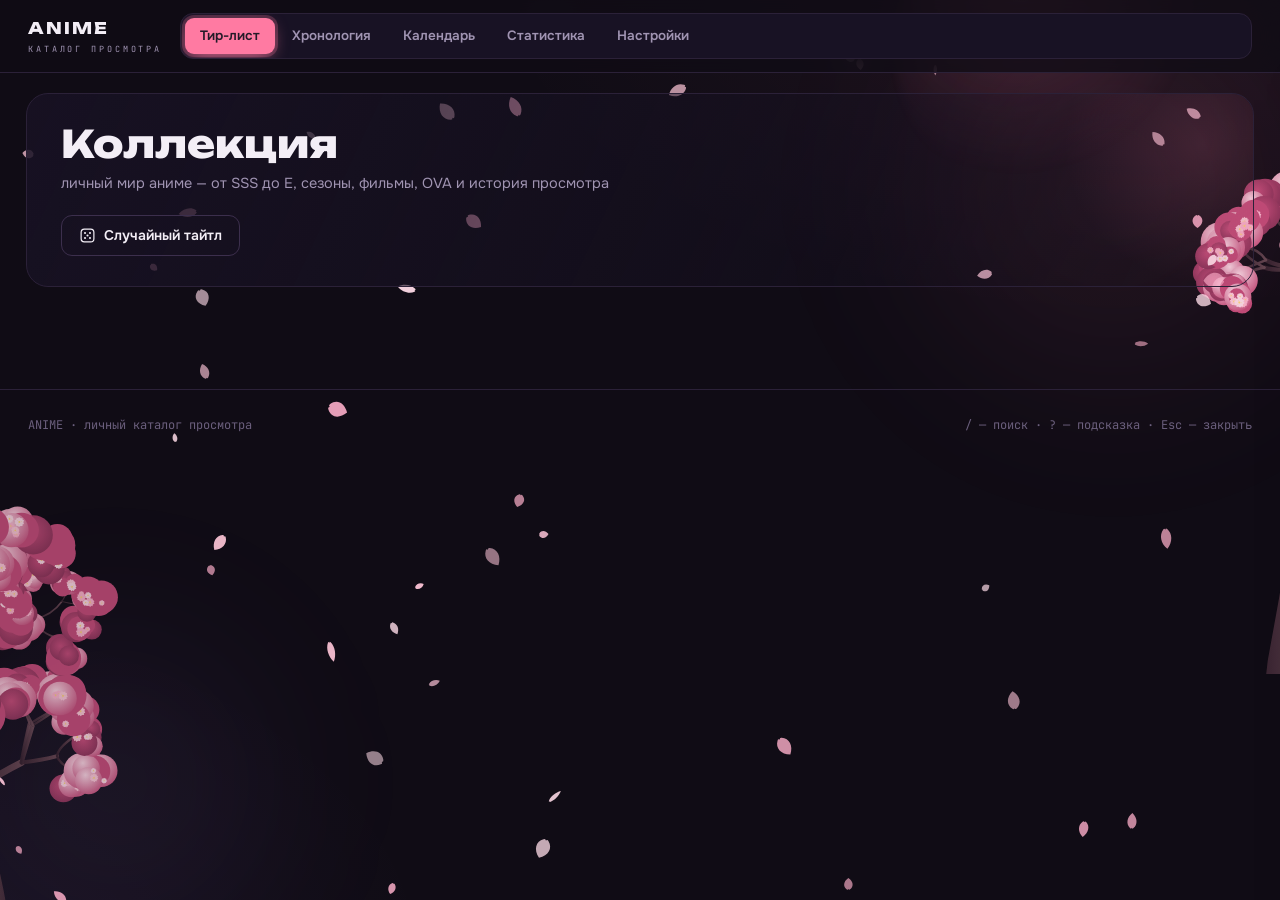
==== commit 86ed1572: "Update index.html" ====
--- a/index.html
+++ b/index.html
@@ -4,49 +4,17 @@
 <meta charset="UTF-8">
 <meta name="viewport" content="width=device-width, initial-scale=1.0">
 <title>ANIME — личный каталог просмотра</title>
-<link rel="icon" href="data:image/svg+xml,%3Csvg xmlns='http://www.w3.org/2000/svg' viewBox='0 0 24 24'%3E%3Cpath d='M12 2 C 15.5 6.5, 20 8.5, 20 13.5 C 20 18, 15.5 21, 12 22 C 8.5 21, 4 18, 4 13.5 C 4 8.5, 8.5 6.5, 12 2 Z' fill='%23ff7aa2'/%3E%3C/svg%3E">
 <link rel="preconnect" href="https://fonts.googleapis.com">
-<link rel="preconnect" href="https://fonts.gstatic.com" crossorigin>
 <link href="https://fonts.googleapis.com/css2?family=Unbounded:wght@400;600;800&family=Onest:wght@400;500;600;700&family=JetBrains+Mono:wght@400;600&display=swap" rel="stylesheet">
 <style>
-:root{
---bg:#100c15; --bg2:#161020; --panel:#181224; --panel2:#1e1730;
---line:#2b2138; --line2:#3c2f4d;
---text:#f3eef6; --muted:#a094b2; --faint:#6b5f7d;
---accent:#ff7aa2; --accent2:#ffd76e;
---accent-soft:color-mix(in srgb,var(--accent) 14%,transparent);
---ok:#8fd6a4; --warn:#ff6b6b;
---t-sss:#ffd76e; --t-s:#ff4d6d; --t-a:#a78bfa; --t-b:#38bdf8;
---t-c:#34d399; --t-d:#fb923c; --t-e:#94a3b8;
---shadow:0 20px 46px -18px rgba(0,0,0,.65);
---cover-w:120px;
---sp:1; --tes:6s; --pa:88%; --rad:11px; --branch-alpha:.95;
-}
-body.light{
---bg:#fbf4f6; --bg2:#fff8fa; --panel:#fffdfd; --panel2:#f8edf1;
---line:#ecdfe5; --line2:#dcc7d0;
---text:#2c2230; --muted:#7c6e83; --faint:#a99bad;
---shadow:0 14px 34px -16px rgba(120,70,95,.22);
-}
+:root{--bg:#100c15;--bg2:#161020;--panel:#181224;--panel2:#1e1730;--line:#2b2138;--line2:#3c2f4d;--text:#f3eef6;--muted:#a094b2;--faint:#6b5f7d;--accent:#ff7aa2;--accent2:#ffd76e;--accent-soft:color-mix(in srgb,var(--accent) 14%,transparent);--ok:#8fd6a4;--warn:#ff6b6b;--t-sss:#ffd76e;--t-s:#ff4d6d;--t-a:#a78bfa;--t-b:#38bdf8;--t-c:#34d399;--t-d:#fb923c;--t-e:#94a3b8;--shadow:0 20px 46px -18px rgba(0,0,0,.65);--cover-w:120px;--sp:1;--tes:6s;--pa:88%;--rad:11px;--branch-alpha:.95}
+body.light{--bg:#fbf4f6;--bg2:#fff8fa;--panel:#fffdfd;--panel2:#f8edf1;--line:#ecdfe5;--line2:#dcc7d0;--text:#2c2230;--muted:#7c6e83;--faint:#a99bad;--shadow:0 14px 34px -16px rgba(120,70,95,.22)}
 *{box-sizing:border-box;margin:0;padding:0}
 html{color-scheme:dark}
-body{
-font-family:'Onest',system-ui,sans-serif;
-background:
-radial-gradient(1100px 650px at 88% -8%, color-mix(in srgb,var(--accent) 7%,transparent), transparent 60%),
-radial-gradient(900px 600px at -8% 108%, rgba(177,140,255,.06), transparent 60%),
-var(--bg);
-color:var(--text);font-size:15px;line-height:1.5;min-height:100vh;
--webkit-font-smoothing:antialiased;overflow-x:hidden;
-}
-body.light{background:
-radial-gradient(1100px 650px at 88% -8%, rgba(255,122,162,.12), transparent 60%),
-radial-gradient(900px 600px at -8% 108%, rgba(177,140,255,.10), transparent 60%),
-var(--bg)}
-::selection{background:var(--accent);color:#fff}
+body{font-family:'Onest',system-ui,sans-serif;background:radial-gradient(1100px 650px at 88% -8%, color-mix(in srgb,var(--accent) 7%,transparent), transparent 60%),radial-gradient(900px 600px at -8% 108%, rgba(177,140,255,.06), transparent 60%),var(--bg);color:var(--text);font-size:15px;line-height:1.5;min-height:100vh;-webkit-font-smoothing:antialiased;overflow-x:hidden}
+body.light{background:radial-gradient(1100px 650px at 88% -8%, rgba(255,122,162,.12), transparent 60%),radial-gradient(900px 600px at -8% 108%, rgba(177,140,255,.10), transparent 60%),var(--bg)}
 ::-webkit-scrollbar{width:10px;height:10px}
 ::-webkit-scrollbar-thumb{background:var(--line2);border-radius:6px;border:2px solid var(--bg)}
-::-webkit-scrollbar-track{background:transparent}
 button{font:inherit;color:inherit;background:none;border:none;cursor:pointer}
 input,textarea,select{font:inherit;color:inherit}
 img{display:block}
@@ -55,11 +23,8 @@
 #user-bg,#user-dim{position:fixed;inset:0;z-index:0;pointer-events:none;display:none}
 body.has-bg #user-bg{display:block;background-image:var(--user-img);background-size:cover;background-position:center}
 body.has-bg #user-dim{display:block;background:var(--bg);opacity:var(--bg-dim,.55)}
-.bg-moon{position:fixed;top:-9vw;right:4vw;width:26vw;height:26vw;border-radius:50%;z-index:0;pointer-events:none;
-background:radial-gradient(circle at 36% 32%, color-mix(in srgb,var(--accent) 22%,transparent), transparent 60%);
-filter:blur(6px);opacity:.8}
+.bg-moon{position:fixed;top:-9vw;right:4vw;width:26vw;height:26vw;border-radius:50%;z-index:0;pointer-events:none;background:radial-gradient(circle at 36% 32%, color-mix(in srgb,var(--accent) 22%,transparent), transparent 60%);filter:blur(6px);opacity:.8}
 body.no-moon .bg-moon{display:none}
-body.light .bg-moon{opacity:.5}
 .bg-ambient{position:fixed;inset:0;z-index:0;pointer-events:none;filter:blur(70px);opacity:.55}
 body:not(.ambient) .bg-ambient{display:none}
 .amb{position:absolute;border-radius:50%}
@@ -67,30 +32,20 @@
 .amb.a2{width:38vw;height:38vw;background:radial-gradient(circle,rgba(177,140,255,.14),transparent 70%);bottom:-14%;left:-10%;animation:drift2 34s ease-in-out infinite alternate}
 @keyframes drift1{to{transform:translate(-7%,9%) scale(1.18)}}
 @keyframes drift2{to{transform:translate(8%,-7%) scale(1.12)}}
-.bg-branch{position:fixed;z-index:0;pointer-events:none;opacity:var(--branch-alpha);
-transition:transform 1.3s cubic-bezier(.22,.9,.3,1)}
+.bg-branch{position:fixed;z-index:0;pointer-events:none;opacity:var(--branch-alpha);transition:transform 1.3s cubic-bezier(.22,.9,.3,1)}
 body.no-branches .bg-branch{display:none}
-body.light .bg-branch{opacity:calc(var(--branch-alpha)*.5)}
 .bg-branch.br-tr{top:-10px;right:-44px;width:min(46vw,620px);height:min(76vh,840px)}
 .bg-branch.br-bl{bottom:-34px;left:-40px;width:min(32vw,430px);height:min(55vh,620px);opacity:calc(var(--branch-alpha)*.85)}
 .bg-branch svg{width:100%;height:100%;display:block}
 .bg-branch .sway{animation:sway 9s ease-in-out infinite alternate}
 .br-bl .sway{animation-duration:12s;animation-delay:-5s}
 @keyframes sway{from{transform:rotate(-.45deg)}to{transform:rotate(.55deg)}}
-.crown{animation:crownSway 6.5s ease-in-out infinite alternate;transform-box:view-box}
-.br-bl .crown{animation-duration:8s;animation-delay:-3s}
-@keyframes crownSway{from{transform:rotate(-.7deg)}to{transform:rotate(.8deg) translateY(2px)}}
-body.no-sway .sway,body.no-sway .crown,body.no-anim .sway,body.no-anim .crown{animation:none}
 #petals{position:fixed;inset:0;z-index:0;pointer-events:none}
 body.pets-front #petals{z-index:80}
-.topbar{position:sticky;top:0;z-index:50;display:flex;align-items:center;gap:18px;
-padding:13px 28px;border-bottom:1px solid var(--line);
-background:color-mix(in srgb,var(--bg) 78%,transparent);
-backdrop-filter:blur(16px);-webkit-backdrop-filter:blur(16px)}
+.topbar{position:sticky;top:0;z-index:50;display:flex;align-items:center;gap:18px;padding:13px 28px;border-bottom:1px solid var(--line);background:color-mix(in srgb,var(--bg) 78%,transparent);backdrop-filter:blur(16px);-webkit-backdrop-filter:blur(16px)}
 .brand{display:flex;flex-direction:column;gap:3px;text-decoration:none;color:inherit;flex:none}
 .brand-word{display:flex}
-.brand-word i{font-style:normal;font-family:'Unbounded';font-weight:800;font-size:16px;letter-spacing:.13em;
-display:inline-block;transition:transform .3s cubic-bezier(.3,2.2,.4,1),color .25s;cursor:default}
+.brand-word i{font-style:normal;font-family:'Unbounded';font-weight:800;font-size:16px;letter-spacing:.13em;display:inline-block;transition:transform .3s cubic-bezier(.3,2.2,.4,1),color .25s;cursor:default}
 .brand-word i:hover{transform:translateY(-4px);color:var(--accent)}
 @keyframes letterDrop{from{opacity:0;transform:translateY(-14px)}to{opacity:1}}
 body:not(.no-anim) .brand-word i{animation:letterDrop calc(.5s*var(--sp)) cubic-bezier(.2,1.2,.3,1) both}
@@ -100,17 +55,14 @@
 body:not(.no-anim) .brand-word i:nth-child(4){animation-delay:calc(260ms*var(--sp))}
 body:not(.no-anim) .brand-word i:nth-child(5){animation-delay:calc(330ms*var(--sp))}
 .brand-sub{font-family:'JetBrains Mono';font-size:8.5px;letter-spacing:.34em;color:var(--muted)}
-.nav{position:relative;display:flex;gap:2px;padding:4px;border-radius:13px;
-background:var(--panel);border:1px solid var(--line);overflow-x:auto;flex:1;min-width:0;scrollbar-width:none}
+.nav{position:relative;display:flex;gap:2px;padding:4px;border-radius:13px;background:var(--panel);border:1px solid var(--line);overflow-x:auto;flex:1;min-width:0;scrollbar-width:none}
 .nav::-webkit-scrollbar{display:none}
-.nav-pill{position:absolute;border-radius:9px;background:var(--accent);z-index:0;
-transition:left calc(.38s*var(--sp)) cubic-bezier(.3,1.35,.4,1),width calc(.38s*var(--sp)) cubic-bezier(.3,1.35,.4,1),top calc(.38s*var(--sp)) cubic-bezier(.3,1.35,.4,1),height calc(.38s*var(--sp)) cubic-bezier(.3,1.35,.4,1)}
+.nav-pill{position:absolute;border-radius:9px;background:var(--accent);z-index:0;transition:left calc(.38s*var(--sp)) cubic-bezier(.3,1.35,.4,1),width calc(.38s*var(--sp)) cubic-bezier(.3,1.35,.4,1),top calc(.38s*var(--sp)) cubic-bezier(.3,1.35,.4,1),height calc(.38s*var(--sp)) cubic-bezier(.3,1.35,.4,1)}
 body.pill-glow .nav-pill{box-shadow:0 5px 18px -6px var(--accent),0 0 0 3px color-mix(in srgb,var(--accent) 22%,transparent)}
 .nav-btn{position:relative;z-index:1;padding:8px 15px;border-radius:9px;font-weight:600;font-size:13.5px;color:var(--muted);white-space:nowrap;transition:color .25s}
 .nav-btn:hover{color:var(--text)}
 .nav-btn.active{color:#241a28}
-.btn{display:inline-flex;align-items:center;gap:8px;padding:9px 17px;border-radius:11px;
-border:1px solid var(--line2);font-weight:600;font-size:14px;transition:calc(.22s*var(--sp));white-space:nowrap;position:relative;overflow:hidden}
+.btn{display:inline-flex;align-items:center;gap:8px;padding:9px 17px;border-radius:11px;border:1px solid var(--line2);font-weight:600;font-size:14px;transition:calc(.22s*var(--sp));white-space:nowrap;position:relative;overflow:hidden}
 .btn::after{content:'';position:absolute;inset:0;background:linear-gradient(115deg,transparent 35%,rgba(255,255,255,.14) 50%,transparent 65%);transform:translateX(-130%);pointer-events:none}
 .btn:hover{border-color:var(--muted);background:var(--panel2);transform:translateY(-1px)}
 body:not(.no-anim) .btn:hover::after{animation:sweepBtn calc(.7s*var(--sp)) ease}
@@ -119,53 +71,26 @@
 .btn-accent:hover{background:color-mix(in srgb,var(--accent) 88%,#fff);border-color:transparent;box-shadow:0 8px 24px -8px var(--accent)}
 .btn-danger{border-color:color-mix(in srgb,var(--warn) 50%,var(--line));color:var(--warn)}
 .btn-danger:hover{background:var(--warn);border-color:var(--warn);color:#fff}
-.sync-wrap{position:relative;flex:none}
-.sync-user{display:flex;align-items:center;gap:8px;padding:5px 8px 5px 6px;border:1px solid var(--line);border-radius:11px;cursor:pointer;transition:.2s}
-.sync-user:hover{border-color:var(--muted)}
-.sync-user img{width:28px;height:28px;border-radius:8px;object-fit:cover;background:var(--panel2)}
-.sync-user .gh-mini{width:28px;height:28px;border-radius:8px;display:grid;place-items:center;background:var(--panel2);color:var(--muted)}
-.sync-dot{width:9px;height:9px;border-radius:50%;background:var(--faint);flex:none;transition:background .3s}
-.sync-dot.ok{background:var(--ok)}
-.sync-dot.sync{background:var(--accent2);animation:dotPulse 1s ease-in-out infinite}
-.sync-dot.err{background:var(--warn)}
-@keyframes dotPulse{50%{opacity:.35}}
-.sync-menu{position:absolute;top:calc(100% + 10px);right:0;z-index:70;min-width:250px;background:var(--panel);
-border:1px solid var(--line2);border-radius:14px;box-shadow:var(--shadow);padding:8px}
-.sm-head{padding:8px 10px;font-size:12.5px;color:var(--muted);border-bottom:1px solid var(--line);margin-bottom:6px;line-height:1.5}
-.sm-head b{color:var(--text)}
-.sync-menu button{display:block;width:100%;text-align:left;padding:9px 10px;border-radius:9px;font-size:13.5px;transition:.15s}
-.sync-menu button:hover{background:var(--panel2)}
-.sm-logout{color:var(--warn)!important}
-.sm-last{padding:8px 10px 4px;font-family:'JetBrains Mono';font-size:10.5px;color:var(--faint);border-top:1px solid var(--line);margin-top:5px}
-main{position:relative;z-index:1;max-width:1280px;margin:0 auto;padding:28px 28px 80px}
+main{position:relative;z-index:1;width:100%;max-width:98vw;margin:0 auto;padding:20px 1vw 60px}
 @keyframes viewIn{from{opacity:0;transform:translateY(16px) scale(.99);filter:blur(8px)}to{opacity:1;transform:none;filter:none}}
 body:not(.no-anim) .view{animation:viewIn calc(.45s*var(--sp)) cubic-bezier(.2,.9,.3,1) both}
-body.no-modalpop .view{animation:none}
 .page-head{display:flex;align-items:flex-end;justify-content:space-between;gap:24px;flex-wrap:wrap;margin-bottom:26px}
 .page-title{font-family:'Unbounded';font-weight:600;font-size:24px}
 .page-sub{color:var(--muted);font-size:13px;margin-top:6px}
-.hero{display:flex;align-items:center;justify-content:space-between;gap:26px;flex-wrap:wrap;
-margin-bottom:24px;padding:30px 34px;border:1px solid var(--line);border-radius:22px;
-background:linear-gradient(115deg,color-mix(in srgb,var(--panel) var(--pa),transparent),color-mix(in srgb,var(--panel) calc(var(--pa)*.45),transparent) 62%,transparent);
-backdrop-filter:blur(8px);-webkit-backdrop-filter:blur(8px);position:relative;overflow:hidden}
-.hero::before{content:'';position:absolute;right:-90px;top:-90px;width:280px;height:280px;border-radius:50%;
-background:radial-gradient(circle,var(--accent-soft),transparent 70%);pointer-events:none}
+.hero{display:flex;align-items:center;justify-content:space-between;gap:26px;flex-wrap:wrap;margin-bottom:24px;padding:30px 34px;border:1px solid var(--line);border-radius:22px;background:linear-gradient(115deg,color-mix(in srgb,var(--panel) var(--pa),transparent),color-mix(in srgb,var(--panel) calc(var(--pa)*.45),transparent) 62%,transparent);backdrop-filter:blur(8px);position:relative;overflow:hidden}
+.hero::before{content:'';position:absolute;right:-90px;top:-90px;width:280px;height:280px;border-radius:50%;background:radial-gradient(circle,var(--accent-soft),transparent 70%);pointer-events:none}
 @keyframes shimmer{0%{background-position:200% 0}100%{background-position:-200% 0}}
-.hero-title{font-family:'Unbounded';font-weight:800;font-size:clamp(26px,4vw,38px);line-height:1.05;
-background:linear-gradient(110deg,var(--text) 30%,var(--accent) 50%,var(--text) 70%);background-size:200% 100%;
--webkit-background-clip:text;background-clip:text;color:transparent;animation:shimmer 7s linear infinite}
+.hero-title{font-family:'Unbounded';font-weight:800;font-size:clamp(26px,4vw,38px);line-height:1.05;background:linear-gradient(110deg,var(--text) 30%,var(--accent) 50%,var(--text) 70%);background-size:200% 100%;-webkit-background-clip:text;background-clip:text;color:transparent;animation:shimmer 7s linear infinite}
 .hero-sub{color:var(--muted);font-size:14.5px;margin-top:9px}
 .hero-actions{display:flex;gap:12px;margin-top:20px;flex-wrap:wrap}
 .hero-stats{display:flex;gap:13px;flex-wrap:wrap;position:relative}
-.hst{padding:15px 22px;border:1px solid var(--line);border-radius:16px;
-background:color-mix(in srgb,var(--panel) var(--pa),transparent);min-width:106px;transition:transform .25s,border-color .25s}
+.hst{padding:15px 22px;border:1px solid var(--line);border-radius:16px;background:color-mix(in srgb,var(--panel) var(--pa),transparent);min-width:106px;transition:transform .25s,border-color .25s}
 .hst:hover{transform:translateY(-3px);border-color:var(--line2)}
 .hst b{display:block;font-family:'Unbounded';font-weight:800;font-size:23px}
 .hst span{font-size:10px;letter-spacing:.16em;text-transform:uppercase;color:var(--muted)}
 .hst em{display:block;font-style:normal;font-family:'JetBrains Mono';font-size:10px;color:var(--faint);margin-top:3px}
 .tier-total{display:flex;gap:8px;flex-wrap:wrap;margin-bottom:18px}
-.tt-item{display:flex;align-items:center;gap:8px;padding:7px 13px;border:1px solid var(--line);border-radius:11px;
-background:color-mix(in srgb,var(--panel) var(--pa),transparent);cursor:pointer;transition:.2s}
+.tt-item{display:flex;align-items:center;gap:8px;padding:7px 13px;border:1px solid var(--line);border-radius:11px;background:color-mix(in srgb,var(--panel) var(--pa),transparent);cursor:pointer;transition:.2s}
 .tt-item:hover{border-color:var(--tc);transform:translateY(-2px)}
 .tt-item.all{--tc:var(--accent)}
 .tt-b{font-family:'Unbounded';font-weight:800;font-size:12px;color:var(--tc)}
@@ -180,8 +105,7 @@
 .card.mini .card-title{font-size:11.5px;-webkit-line-clamp:1;line-clamp:1}
 body:not(.no-anim):not(.no-cascade) .recent .card{animation:cardIn calc(.5s*var(--sp)) cubic-bezier(.2,.9,.3,1.15) both;animation-delay:calc(var(--ci)*50ms*var(--sp))}
 .filters{display:flex;align-items:center;gap:12px;flex-wrap:wrap;margin-bottom:8px}
-.searchbox{display:flex;align-items:center;gap:9px;flex:1;min-width:220px;max-width:400px;
-background:var(--panel);border:1px solid var(--line);border-radius:11px;padding:9px 13px;transition:border-color .25s,box-shadow .25s}
+.searchbox{display:flex;align-items:center;gap:9px;flex:1;min-width:220px;max-width:400px;background:var(--panel);border:1px solid var(--line);border-radius:11px;padding:9px 13px;transition:border-color .25s,box-shadow .25s}
 .searchbox:focus-within{border-color:var(--accent);box-shadow:0 0 0 3px var(--accent-soft)}
 .searchbox svg{color:var(--muted)}
 .searchbox input{background:none;border:none;outline:none;width:100%;font-size:14px}
@@ -212,45 +136,28 @@
 .gp-tabs button.on{background:var(--accent);color:#241a28}
 .gp-grid{display:flex;flex-wrap:wrap;gap:8px;max-height:218px;overflow-y:auto;padding-right:4px}
 .gp-empty{color:var(--faint);font-size:12.5px;padding:8px 2px}
-.tier-row{--i:0;display:flex;gap:24px;padding:20px 0 30px;border-top:1px solid var(--line);position:relative;scroll-margin-top:80px}
-.tier-row::before{content:'';position:absolute;left:0;top:20px;bottom:30px;width:240px;
-background:linear-gradient(90deg,color-mix(in srgb,var(--tc) 8%,transparent),transparent);pointer-events:none;border-radius:10px}
+.tier-row{--i:0;display:flex;gap:12px;padding:12px 0 20px;border-top:1px solid var(--line);position:relative;scroll-margin-top:80px;width:100%}
+.tier-row::before{content:'';position:absolute;left:0;top:20px;bottom:30px;width:240px;background:linear-gradient(90deg,color-mix(in srgb,var(--tc) 8%,transparent),transparent);pointer-events:none;border-radius:10px}
 body.no-tierbg .tier-row::before{display:none}
 #tierlist.anim-in .tier-row{animation:rowIn calc(.55s*var(--sp)) cubic-bezier(.2,.9,.3,1) both;animation-delay:calc(var(--i)*85ms*var(--sp))}
-body.no-rowanim #tierlist.anim-in .tier-row{animation:none}
 @keyframes rowIn{from{opacity:0;transform:translateX(-34px);filter:blur(5px)}}
-.tier-side{flex:none;width:122px;border-left:3px solid var(--tc);padding-left:16px;
-display:flex;flex-direction:column;gap:4px;padding-top:2px}
-.emb{position:relative;width:84px;height:84px;margin:6px 0 10px;flex:none;perspective:860px}
-.emb-aura{position:absolute;inset:-18px;border-radius:50%;pointer-events:none;
-background:radial-gradient(circle, color-mix(in srgb,var(--tc) 45%,transparent), transparent 66%);
-animation:embAura 3.6s ease-in-out infinite;animation-delay:calc(var(--i)*-.6s)}
+.tier-side{flex:0 0 80px;border-left:3px solid var(--tc);padding-left:12px;display:flex;flex-direction:column;gap:4px;padding-top:2px}
+.emb{position:relative;width:64px;height:64px;margin:4px 0 8px;flex:none;perspective:680px}
+.emb-aura{position:absolute;inset:-18px;border-radius:50%;pointer-events:none;background:radial-gradient(circle, color-mix(in srgb,var(--tc) 45%,transparent), transparent 66%);animation:embAura 3.6s ease-in-out infinite;animation-delay:calc(var(--i)*-.6s)}
 @keyframes embAura{0%,100%{opacity:.5;transform:scale(1)}50%{opacity:1;transform:scale(1.12)}}
-.emb-ring{position:absolute;inset:-6px;border-radius:50%;pointer-events:none;
-border:1.5px dashed color-mix(in srgb,var(--tc) 55%,transparent);
-animation:embRing calc(var(--tes)*2.4) linear infinite}
+.emb-ring{position:absolute;inset:-6px;border-radius:50%;pointer-events:none;border:1.5px dashed color-mix(in srgb,var(--tc) 55%,transparent);animation:embRing calc(var(--tes)*2.4) linear infinite}
 @keyframes embRing{to{transform:rotate(360deg)}}
 .emb-rot{position:absolute;inset:0;transform-style:preserve-3d}
-.emb-layer{position:absolute;inset:5px;transform:translateZ(var(--z,0px));
-opacity:var(--lo,1);filter:brightness(var(--lb,1)) drop-shadow(0 10px 14px color-mix(in srgb,var(--tc) 28%,transparent))}
+.emb-layer{position:absolute;inset:5px;transform:translateZ(var(--z,0px));opacity:var(--lo,1);filter:brightness(var(--lb,1)) drop-shadow(0 10px 14px color-mix(in srgb,var(--tc) 28%,transparent))}
 .emb-layer svg{width:100%;height:100%;overflow:visible;display:block}
 body.tier-glow .emb-layer:last-child{filter:brightness(1.3) drop-shadow(0 0 12px color-mix(in srgb,var(--tc) 60%,transparent))}
-.emb-letter{position:absolute;inset:0;display:grid;place-items:center;transform:translateZ(30px);
-font-family:'Unbounded';font-weight:800;line-height:1;color:#fff;z-index:2;
-text-shadow:0 1px 0 color-mix(in srgb,var(--tc) 60%,#000),
-0 2px 0 color-mix(in srgb,var(--tc) 42%,#000),
-0 3px 0 color-mix(in srgb,var(--tc) 26%,#000),
-0 7px 18px rgba(0,0,0,.55)}
-.emb[data-tier="SSS"] .emb-letter{font-size:13px}
-.emb[data-tier="S"] .emb-letter{font-size:19px}
-.emb[data-tier="A"] .emb-letter,.emb[data-tier="B"] .emb-letter,.emb[data-tier="C"] .emb-letter,
-.emb[data-tier="D"] .emb-letter,.emb[data-tier="E"] .emb-letter{font-size:20px}
-.emb-shadow{position:absolute;left:12%;right:12%;bottom:-10px;height:10px;border-radius:50%;
-background:radial-gradient(ellipse, color-mix(in srgb,var(--tc) 45%,transparent), transparent 70%);
-animation:embShadow 3.6s ease-in-out infinite;animation-delay:calc(var(--i)*-.6s)}
+.emb-letter{position:absolute;inset:0;display:grid;place-items:center;transform:translateZ(30px);font-family:'Unbounded';font-weight:800;line-height:1;color:#fff;z-index:2;text-shadow:0 1px 0 color-mix(in srgb,var(--tc) 60%,#000),0 2px 0 color-mix(in srgb,var(--tc) 42%,#000),0 3px 0 color-mix(in srgb,var(--tc) 26%,#000),0 7px 18px rgba(0,0,0,.55)}
+.emb[data-tier="SSS"] .emb-letter{font-size:10px}
+.emb[data-tier="S"] .emb-letter{font-size:15px}
+.emb[data-tier="A"] .emb-letter,.emb[data-tier="B"] .emb-letter,.emb[data-tier="C"] .emb-letter,.emb[data-tier="D"] .emb-letter,.emb[data-tier="E"] .emb-letter{font-size:16px}
+.emb-shadow{position:absolute;left:12%;right:12%;bottom:-10px;height:10px;border-radius:50%;background:radial-gradient(ellipse, color-mix(in srgb,var(--tc) 45%,transparent), transparent 70%);animation:embShadow 3.6s ease-in-out infinite;animation-delay:calc(var(--i)*-.6s)}
 @keyframes embShadow{0%,100%{transform:scaleX(1);opacity:.7}50%{transform:scaleX(.72);opacity:.45}}
-.emb-crown{position:absolute;top:-17px;left:50%;transform:translateX(-50%);width:26px;z-index:3;
-filter:drop-shadow(0 2px 4px rgba(0,0,0,.5));pointer-events:none}
+.emb-crown{position:absolute;top:-14px;left:50%;transform:translateX(-50%);width:21px;z-index:3;filter:drop-shadow(0 2px 4px rgba(0,0,0,.5));pointer-events:none}
 .emb[data-tier="SSS"] .emb-rot{animation:embSpinY var(--tes) linear infinite}
 .emb[data-tier="S"] .emb-rot{animation:embFlipX calc(var(--tes)*1.25) cubic-bezier(.6,.05,.4,.95) infinite}
 .emb[data-tier="A"] .emb-rot{animation:embPendY var(--tes) ease-in-out infinite alternate}
@@ -271,70 +178,51 @@
 .tier-epithet{font-size:10.5px;letter-spacing:.1em;text-transform:uppercase;color:var(--muted)}
 .tier-count{font-family:'JetBrains Mono';font-size:11px;color:var(--muted);white-space:nowrap}
 .tier-count b{color:var(--text);font-weight:600}
-.tier-cards{display:flex;flex-wrap:wrap;gap:13px;align-content:flex-start;flex:1;min-width:0}
+.tier-cards{display:flex;flex-wrap:wrap;gap:10px;align-content:flex-start;flex:1;min-width:0}
 .tier-empty{color:var(--faint);font-size:13px;padding:38px 0;letter-spacing:.06em}
 .card{width:var(--cover-w);flex:none;cursor:pointer;--ci:0;position:relative;transition:transform .25s cubic-bezier(.2,.9,.3,1.2)}
 #tierlist.anim-in .card{animation:cardIn calc(.5s*var(--sp)) cubic-bezier(.2,.9,.3,1.15) both;animation-delay:calc(var(--ci)*45ms*var(--sp))}
-body.no-cascade #tierlist.anim-in .card{animation:none}
 @keyframes cardIn{from{opacity:0;transform:translateY(20px) scale(.9)}}
 body.tilt-off .card:hover{transform:translateY(-6px)}
-body.tilt-off.no-lift .card:hover{transform:none}
 .card-crown{position:absolute;top:-9px;left:50%;transform:translateX(-50%);width:27px;z-index:4;filter:drop-shadow(0 2px 3px rgba(0,0,0,.5));pointer-events:none}
 .cover{position:relative;aspect-ratio:2/3;border-radius:var(--rad);overflow:hidden;background:var(--panel2);border:1px solid var(--line)}
 .cover img{width:100%;height:100%;object-fit:cover;transition:transform calc(.4s*var(--sp)) cubic-bezier(.2,.9,.3,1)}
 .card:hover .cover img{transform:scale(1.08)}
 body.glow .card:hover .cover{border-color:var(--tc);box-shadow:0 16px 38px -14px color-mix(in srgb,var(--tc) 65%,transparent)}
-.cover::after{content:'';position:absolute;inset:0;border-radius:inherit;z-index:1;pointer-events:none;
-background:linear-gradient(115deg,transparent 32%,rgba(255,255,255,.22) 46%,rgba(255,255,255,.06) 54%,transparent 66%);
-transform:translateX(-135%) skewX(-12deg)}
+.cover::after{content:'';position:absolute;inset:0;border-radius:inherit;z-index:1;pointer-events:none;background:linear-gradient(115deg,transparent 32%,rgba(255,255,255,.22) 46%,rgba(255,255,255,.06) 54%,transparent 66%);transform:translateX(-135%) skewX(-12deg)}
 body.shine .card:hover .cover::after{animation:sweep calc(.85s*var(--sp)) ease}
 @keyframes sweep{to{transform:translateX(135%) skewX(-12deg)}}
-.cover .type-tag{position:absolute;top:7px;left:7px;z-index:3;padding:2px 7px;border-radius:5px;
-background:color-mix(in srgb,var(--bg) 74%,transparent);backdrop-filter:blur(4px);
-font-family:'JetBrains Mono';font-size:9.5px;font-weight:600;letter-spacing:.08em}
-.tier-badge{position:absolute;top:7px;right:7px;z-index:3;min-width:22px;height:22px;padding:0 5px;border-radius:6px;
-background:var(--tc);color:#1b1420;display:grid;place-items:center;font-family:'Unbounded';font-weight:800;font-size:10px}
-.cover-meta{position:absolute;left:0;right:0;bottom:0;z-index:2;padding:24px 9px 8px;
-background:linear-gradient(transparent,rgba(10,7,14,.9));color:#fff;
-font-family:'JetBrains Mono';font-size:10.5px;line-height:1.7;opacity:0;transform:translateY(8px);transition:.28s}
+.cover .type-tag{position:absolute;top:7px;left:7px;z-index:3;padding:2px 7px;border-radius:5px;background:color-mix(in srgb,var(--bg) 74%,transparent);backdrop-filter:blur(4px);font-family:'JetBrains Mono';font-size:9.5px;font-weight:600;letter-spacing:.08em}
+.tier-badge{position:absolute;top:7px;right:7px;z-index:3;min-width:22px;height:22px;padding:0 5px;border-radius:6px;background:var(--tc);color:#1b1420;display:grid;place-items:center;font-family:'Unbounded';font-weight:800;font-size:10px}
+.cover-meta{position:absolute;left:0;right:0;bottom:0;z-index:2;padding:24px 9px 8px;background:linear-gradient(transparent,rgba(10,7,14,.9));color:#fff;font-family:'JetBrains Mono';font-size:10.5px;line-height:1.7;opacity:0;transform:translateY(8px);transition:.28s}
 .card:hover .cover-meta{opacity:1;transform:none}
-.card-title{margin-top:9px;font-size:12.5px;font-weight:500;line-height:1.35;
-display:-webkit-box;-webkit-box-orient:vertical;-webkit-line-clamp:2;line-clamp:2;overflow:hidden;transition:color .2s}
+.card-title{margin-top:9px;font-size:12.5px;font-weight:500;line-height:1.35;display:-webkit-box;-webkit-box-orient:vertical;-webkit-line-clamp:2;line-clamp:2;overflow:hidden;transition:color .2s}
 .card:hover .card-title{color:var(--accent)}
 .tier-cards.view-chips{gap:9px}
-.chipcard{display:inline-flex;align-items:center;gap:9px;padding:5px 13px 5px 5px;border:1px solid var(--line);border-radius:999px;
-cursor:pointer;background:color-mix(in srgb,var(--panel) var(--pa),transparent);transition:.18s;max-width:100%}
+.chipcard{display:inline-flex;align-items:center;gap:9px;padding:5px 13px 5px 5px;border:1px solid var(--line);border-radius:999px;cursor:pointer;background:color-mix(in srgb,var(--panel) var(--pa),transparent);transition:.18s;max-width:100%}
 .chipcard:hover{border-color:var(--tc);transform:translateY(-2px);background:var(--panel)}
 .chipcard img{width:27px;height:38px;border-radius:6px;object-fit:cover;flex:none}
 .cc-body{display:flex;flex-direction:column;min-width:0;text-align:left}
 .cc-name{font-size:13px;font-weight:600;white-space:nowrap;overflow:hidden;text-overflow:ellipsis;max-width:230px}
-.cc-name svg{display:inline-block;width:13px;height:9px;vertical-align:-1px;margin-right:4px}
 .cc-meta{font-family:'JetBrains Mono';font-size:10px;color:var(--muted);white-space:nowrap}
 .cc-tier{font-family:'Unbounded';font-weight:800;font-size:9.5px;color:var(--tc);flex:none;margin-left:2px}
 .tier-cards.view-list{flex-direction:column;gap:6px}
-.listcard{display:flex;align-items:center;gap:15px;padding:8px 12px;border:1px solid transparent;border-bottom:1px solid var(--line);
-border-radius:10px;cursor:pointer;transition:.18s;width:100%}
+.listcard{display:flex;align-items:center;gap:15px;padding:8px 12px;border:1px solid transparent;border-bottom:1px solid var(--line);border-radius:10px;cursor:pointer;transition:.18s;width:100%}
 .listcard:hover{background:var(--panel);border-color:var(--line2);border-bottom-color:var(--line2);transform:translateX(4px)}
 .listcard img{width:42px;height:60px;border-radius:7px;object-fit:cover;flex:none}
 .lc-body{min-width:0;flex:1}
 .lc-name{font-weight:600;font-size:14px;white-space:nowrap;overflow:hidden;text-overflow:ellipsis}
-.lc-name svg{display:inline-block;width:15px;height:10px;vertical-align:-1px;margin-right:5px}
 .lc-sub{font-family:'JetBrains Mono';font-size:11px;color:var(--muted);margin-top:2px}
 .lc-date{font-family:'JetBrains Mono';font-size:12px;color:var(--accent);white-space:nowrap;flex:none}
 .lc-tier{font-family:'Unbounded';font-weight:800;font-size:10px;color:var(--tc);border:1px solid var(--tc);border-radius:6px;padding:3px 7px;flex:none}
 .empty-state{text-align:center;padding:80px 20px}
-.empty-word{font-family:'Unbounded';font-weight:800;font-size:clamp(34px,7vw,56px);letter-spacing:.3em;margin-bottom:24px;margin-right:-.3em;
-background:linear-gradient(110deg,var(--text) 30%,var(--accent) 50%,var(--text) 70%);background-size:200% 100%;
--webkit-background-clip:text;background-clip:text;color:transparent;animation:shimmer 6s linear infinite}
+.empty-word{font-family:'Unbounded';font-weight:800;font-size:clamp(34px,7vw,56px);letter-spacing:.3em;margin-bottom:24px;margin-right:-.3em;background:linear-gradient(110deg,var(--text) 30%,var(--accent) 50%,var(--text) 70%);background-size:200% 100%;-webkit-background-clip:text;background-clip:text;color:transparent;animation:shimmer 6s linear infinite}
 .empty-state h2{font-family:'Unbounded';font-weight:600;font-size:21px;margin-bottom:10px}
 .empty-state p{color:var(--muted);margin-bottom:26px}
-.empty-state .row{display:flex;gap:12px;justify-content:center;flex-wrap:wrap}
-.tl-year{position:sticky;top:70px;z-index:5;display:flex;align-items:baseline;gap:14px;margin:30px 0 10px;padding:10px 6px;border-radius:9px;
-background:color-mix(in srgb,var(--bg) 86%,transparent);backdrop-filter:blur(10px);-webkit-backdrop-filter:blur(10px)}
+.tl-year{position:sticky;top:70px;z-index:5;display:flex;align-items:baseline;gap:14px;margin:30px 0 10px;padding:10px 6px;border-radius:9px;background:color-mix(in srgb,var(--bg) 86%,transparent);backdrop-filter:blur(10px)}
 .tl-year b{font-family:'Unbounded';font-weight:800;font-size:21px}
 .tl-year span{font-family:'JetBrains Mono';font-size:11px;color:var(--faint)}
-.tl-row{display:flex;align-items:center;gap:16px;padding:11px 14px;border-radius:12px;
-border:1px solid transparent;border-bottom-color:var(--line);cursor:pointer;transition:background .2s,border-color .2s,transform .2s;opacity:0}
+.tl-row{display:flex;align-items:center;gap:16px;padding:11px 14px;border-radius:12px;border:1px solid transparent;border-bottom-color:var(--line);cursor:pointer;transition:background .2s,border-color .2s,transform .2s;opacity:0}
 .tl-row.in{opacity:1;animation:rowIn2 calc(.5s*var(--sp)) cubic-bezier(.2,.9,.3,1) both;animation-delay:var(--d,0ms)}
 @keyframes rowIn2{from{opacity:0;transform:translateY(14px)}}
 body.no-anim .tl-row,body.no-cascade .tl-row{opacity:1;animation:none}
@@ -354,8 +242,7 @@
 .cal-sel:hover,.cal-sel:focus{border-color:var(--accent)}
 .cal-grid{display:grid;grid-template-columns:repeat(7,1fr);gap:8px}
 .cal-dow{font-family:'JetBrains Mono';font-size:10.5px;letter-spacing:.15em;color:var(--faint);text-align:center;padding:6px 0;text-transform:uppercase}
-.cal-cell{min-height:104px;border:1px solid var(--line);border-radius:var(--rad);background:color-mix(in srgb,var(--panel) var(--pa),transparent);
-padding:9px 10px;transition:border-color .2s,transform .2s;position:relative}
+.cal-cell{min-height:104px;border:1px solid var(--line);border-radius:var(--rad);background:color-mix(in srgb,var(--panel) var(--pa),transparent);padding:9px 10px;transition:border-color .2s,transform .2s;position:relative}
 .cal-cell.out{opacity:.3;background:transparent}
 .cal-cell.today{border-color:var(--accent);box-shadow:0 0 0 3px var(--accent-soft)}
 .cal-cell.has{cursor:pointer}
@@ -365,16 +252,14 @@
 .cal-thumbs{display:flex;gap:4px;margin-top:8px;flex-wrap:wrap;align-items:center}
 .cal-thumb{position:relative}
 .cal-thumb img{width:24px;height:34px;object-fit:cover;border-radius:5px;display:block}
-.s-badge{position:absolute;bottom:-3px;right:-4px;font-family:'JetBrains Mono';font-size:7.5px;font-weight:600;
-background:var(--accent);color:#241a28;border-radius:4px;padding:1px 3px;line-height:1.3}
+.s-badge{position:absolute;bottom:-3px;right:-4px;font-family:'JetBrains Mono';font-size:7.5px;font-weight:600;background:var(--accent);color:#241a28;border-radius:4px;padding:1px 3px;line-height:1.3}
 .cal-more{font-family:'JetBrains Mono';font-size:10.5px;color:var(--accent)}
 .cal-note{margin-top:18px;color:var(--faint);font-size:12.5px}
 .cal-years{display:flex;gap:8px;flex-wrap:wrap;margin-bottom:20px}
 .cl-year{display:flex;align-items:baseline;gap:12px;margin:26px 0 10px}
 .cl-year b{font-family:'Unbounded';font-weight:800;font-size:21px}
 .cl-year span{font-family:'JetBrains Mono';font-size:11px;color:var(--faint)}
-.cl-row{display:flex;align-items:center;gap:16px;padding:10px 12px;border-radius:12px;cursor:pointer;
-border:1px solid transparent;border-bottom-color:var(--line);transition:.18s}
+.cl-row{display:flex;align-items:center;gap:16px;padding:10px 12px;border-radius:12px;cursor:pointer;border:1px solid transparent;border-bottom-color:var(--line);transition:.18s}
 .cl-row:hover{background:var(--panel);border-color:var(--line2);border-bottom-color:var(--line2);transform:translateX(4px)}
 .cl-row img{width:42px;height:60px;object-fit:cover;border-radius:7px;flex:none}
 .cl-date{flex:none;width:58px;text-align:center;font-family:'JetBrains Mono'}
@@ -383,25 +268,24 @@
 .cl-date span{font-size:9.5px;color:var(--muted);letter-spacing:.06em}
 .cl-info{min-width:0}
 .cl-info .tl-name{font-size:14px}
-.cl-tier{margin-left:auto;font-family:'Unbounded';font-weight:800;font-size:11px;color:var(--tc);
-border:1px solid var(--tc);border-radius:7px;padding:4px 8px;white-space:nowrap;opacity:.9}
-.stats-grid{display:grid;grid-template-columns:1fr 1.35fr;gap:40px;align-items:start}
-.stat-big{display:flex;flex-direction:column;gap:24px}
-.sb-item .sb-v{font-family:'Unbounded';font-weight:800;font-size:44px;line-height:1}
-.sb-item.sm .sb-v{font-size:26px}
-.sb-item .sb-l{color:var(--muted);font-size:12px;letter-spacing:.16em;text-transform:uppercase;margin-top:6px}
-.sb-item .sb-s{font-family:'JetBrains Mono';font-size:11px;color:var(--faint);margin-top:4px}
-.mini-grid{display:grid;grid-template-columns:repeat(auto-fit,minmax(150px,1fr));gap:12px}
-.taste{border:1px solid var(--line);border-radius:16px;padding:22px;background:color-mix(in srgb,var(--panel) var(--pa),transparent)}
-.taste-head{display:flex;justify-content:space-between;align-items:baseline;margin-bottom:14px}
-.taste-head b{font-family:'Unbounded';font-size:12px;letter-spacing:.14em}
-.taste-score{font-family:'Unbounded';font-weight:800;font-size:26px;color:var(--accent)}
-.taste-scale{position:relative;height:2px;background:var(--line2);border-radius:2px;margin:24px 4px 8px}
+.cl-tier{margin-left:auto;font-family:'Unbounded';font-weight:800;font-size:11px;color:var(--tc);border:1px solid var(--tc);border-radius:7px;padding:4px 8px;white-space:nowrap;opacity:.9}
+.stats-grid{display:grid;grid-template-columns:1fr 1.2fr;gap:16px;align-items:start}
+.stat-big{display:flex;flex-direction:column;gap:16px}
+.sb-item .sb-v{font-family:'Unbounded';font-weight:800;font-size:32px;line-height:1}
+.sb-item.sm .sb-v{font-size:22px}
+.sb-item .sb-l{color:var(--muted);font-size:11px;letter-spacing:.16em;text-transform:uppercase;margin-top:4px}
+.sb-item .sb-s{font-family:'JetBrains Mono';font-size:10px;color:var(--faint);margin-top:2px}
+.mini-grid{display:grid;grid-template-columns:repeat(2, 1fr);gap:8px}
+.taste{border:1px solid var(--line);border-radius:16px;padding:16px;background:color-mix(in srgb,var(--panel) var(--pa),transparent)}
+.taste-head{display:flex;justify-content:space-between;align-items:baseline;margin-bottom:10px}
+.taste-head b{font-family:'Unbounded';font-size:11px;letter-spacing:.14em}
+.taste-score{font-family:'Unbounded';font-weight:800;font-size:22px;color:var(--accent)}
+.taste-scale{position:relative;height:2px;background:var(--line2);border-radius:2px;margin:16px 4px 8px}
 .taste-mark{position:absolute;top:50%;transform:translate(-50%,-50%) rotate(14deg);transition:left .9s cubic-bezier(.2,1,.3,1)}
-.taste-ticks{display:flex;justify-content:space-between;font-family:'JetBrains Mono';font-size:9.5px;color:var(--faint)}
-.taste-verdict{margin-top:16px;font-size:14px;color:var(--muted);font-style:italic}
-.bars h3{font-family:'Unbounded';font-weight:600;font-size:11.5px;letter-spacing:.2em;text-transform:uppercase;color:var(--muted);margin:26px 0 14px}
-.donut-panel{border:1px solid var(--line);border-radius:16px;padding:20px;background:color-mix(in srgb,var(--panel) var(--pa),transparent)}
+.taste-ticks{display:flex;justify-content:space-between;font-family:'JetBrains Mono';font-size:9px;color:var(--faint)}
+.taste-verdict{margin-top:12px;font-size:13px;color:var(--muted);font-style:italic}
+.bars h3{font-family:'Unbounded';font-weight:600;font-size:11px;letter-spacing:.2em;text-transform:uppercase;color:var(--muted);margin:14px 0 8px}
+.donut-panel{border:1px solid var(--line);border-radius:16px;padding:16px;background:color-mix(in srgb,var(--panel) var(--pa),transparent)}
 .donut-panel h3{margin-top:0}
 .donut-wrap{display:flex;align-items:center;gap:24px;flex-wrap:wrap}
 .donut{width:150px;height:150px;flex:none}
@@ -410,20 +294,20 @@
 .donut .donut-l{font-size:5.5px;letter-spacing:.15em;fill:var(--muted);text-anchor:middle}
 .donut-seg{transition:stroke-dasharray 1s cubic-bezier(.2,1,.3,1)}
 .donut-legend{display:flex;flex-direction:column;gap:9px;flex:1;min-width:180px}
-.dl-row{display:flex;align-items:center;gap:10px;font-size:13.5px}
+.dl-row{display:flex;align-items:center;gap:10px;font-size:13px}
 .dl-dot{width:11px;height:11px;border-radius:4px;flex:none}
 .dl-row b{font-weight:600}
-.dl-row .dl-v{margin-left:auto;font-family:'JetBrains Mono';font-size:12.5px;color:var(--muted)}
+.dl-row .dl-v{margin-left:auto;font-family:'JetBrains Mono';font-size:12px;color:var(--muted)}
 .spectrum{display:flex;height:11px;border-radius:7px;overflow:hidden;background:var(--panel2);border:1px solid var(--line)}
 .spectrum span{width:0;transition:width 1s cubic-bezier(.2,1,.3,1)}
-.spec-legend{display:flex;justify-content:space-between;font-family:'JetBrains Mono';font-size:9.5px;color:var(--faint);margin-top:6px}
-.bar{display:grid;grid-template-columns:96px 1fr 62px;align-items:center;gap:12px;margin-bottom:9px}
-.bar-l{font-size:13px;color:var(--muted);white-space:nowrap;overflow:hidden;text-overflow:ellipsis}
+.spec-legend{display:flex;justify-content:space-between;font-family:'JetBrains Mono';font-size:9px;color:var(--faint);margin-top:6px}
+.bar{display:grid;grid-template-columns:96px 1fr 62px;align-items:center;gap:8px;margin-bottom:6px}
+.bar-l{font-size:12px;color:var(--muted);white-space:nowrap;overflow:hidden;text-overflow:ellipsis}
 .bar-l b{color:var(--text);font-weight:600}
 .bar-track{height:9px;background:var(--panel2);border-radius:5px;overflow:hidden}
 .bar-fill{height:100%;border-radius:5px;width:0;transition:width .9s cubic-bezier(.2,1,.3,1)}
-.bar-v{font-family:'JetBrains Mono';font-size:12px;text-align:right}
-.bar-note{color:var(--faint);font-size:12.5px;margin-top:14px}
+.bar-v{font-family:'JetBrains Mono';font-size:11px;text-align:right}
+.bar-note{color:var(--faint);font-size:11.5px;margin-top:10px}
 .heatmap-wrap{display:flex;gap:4px;overflow-x:auto;padding:4px 2px 8px}
 .hm-col{display:flex;flex-direction:column;align-items:center;gap:3px}
 .hm-cells{display:grid;grid-template-rows:repeat(31,11px);gap:3px}
@@ -433,7 +317,7 @@
 .hm-cell[data-l="2"]{background:color-mix(in srgb,var(--accent) 60%,var(--panel2))}
 .hm-cell[data-l="3"]{background:var(--accent)}
 .hm-lab{font-family:'JetBrains Mono';font-size:9px;color:var(--faint);margin-top:2px}
-.hm-legend{display:flex;align-items:center;gap:6px;font-family:'JetBrains Mono';font-size:9.5px;color:var(--faint);margin-top:6px}
+.hm-legend{display:flex;align-items:center;gap:6px;font-family:'JetBrains Mono';font-size:9px;color:var(--faint);margin-top:6px}
 .hm-legend i{width:10px;height:10px;border-radius:3px;display:inline-block}
 .rec-grid{display:grid;grid-template-columns:repeat(auto-fit,minmax(200px,1fr));gap:10px}
 .rec-card{border:1px solid var(--line);border-radius:12px;padding:12px 14px;background:color-mix(in srgb,var(--panel) var(--pa),transparent);cursor:pointer;transition:.2s}
@@ -441,10 +325,7 @@
 .rec-k{font-size:10px;letter-spacing:.14em;text-transform:uppercase;color:var(--muted)}
 .rec-v{font-weight:700;font-size:14px;margin-top:4px;white-space:nowrap;overflow:hidden;text-overflow:ellipsis}
 .rec-s{font-family:'JetBrains Mono';font-size:11px;color:var(--faint);margin-top:2px}
-#drawer{position:fixed;top:62px;right:0;bottom:0;width:min(500px,100vw);z-index:90;
-background:var(--panel);border-left:1px solid var(--line2);box-shadow:var(--shadow);
-transform:translateX(105%);transition:transform calc(.45s*var(--sp)) cubic-bezier(.25,.9,.3,1);
-overflow-y:auto;padding:18px 22px 60px}
+#drawer{position:fixed;top:62px;right:0;bottom:0;width:min(500px,100vw);z-index:90;background:var(--panel);border-left:1px solid var(--line2);box-shadow:var(--shadow);transform:translateX(105%);transition:transform calc(.45s*var(--sp)) cubic-bezier(.25,.9,.3,1);overflow-y:auto;padding:18px 22px 60px}
 body.drawer-open #drawer{transform:none}
 body.no-anim #drawer{transition:none}
 .drawer-head{display:flex;align-items:center;justify-content:space-between;gap:12px;margin-bottom:4px}
@@ -468,7 +349,6 @@
 .range-in input[type=range]{-webkit-appearance:none;appearance:none;width:140px;height:4px;border-radius:4px;background:var(--line2);outline:none;cursor:pointer}
 .range-in input[type=range]::-webkit-slider-thumb{-webkit-appearance:none;width:17px;height:17px;border-radius:50%;background:var(--accent);cursor:pointer;box-shadow:0 0 0 5px var(--accent-soft);transition:transform .15s}
 .range-in input[type=range]::-webkit-slider-thumb:hover{transform:scale(1.25)}
-.range-in input[type=range]::-moz-range-thumb{width:17px;height:17px;border:none;border-radius:50%;background:var(--accent);cursor:pointer;box-shadow:0 0 0 5px var(--accent-soft)}
 .rng-val{font-family:'JetBrains Mono';font-size:12px;color:var(--accent);min-width:48px;text-align:right}
 .sel-set{background:var(--bg2);border:1px solid var(--line);border-radius:10px;padding:8px 12px;font-size:13px;font-weight:500;outline:none;cursor:pointer;transition:border-color .2s;max-width:250px}
 .sel-set:hover,.sel-set:focus{border-color:var(--accent)}
@@ -487,16 +367,13 @@
 .num-in input:focus{border-color:var(--accent)}
 .num-in span{color:var(--muted);font-size:13px}
 .set-actions{display:flex;gap:12px;flex-wrap:wrap;padding:16px 0;border-top:1px solid var(--line)}
-.overlay{position:fixed;inset:0;z-index:100;display:grid;place-items:center;padding:24px;
-background:rgba(10,7,14,.66);backdrop-filter:blur(8px);-webkit-backdrop-filter:blur(8px)}
+.overlay{position:fixed;inset:0;z-index:100;display:grid;place-items:center;padding:24px;background:rgba(10,7,14,.66);backdrop-filter:blur(8px);-webkit-backdrop-filter:blur(8px)}
 body.light .overlay{background:rgba(58,40,52,.4)}
 @keyframes pop{from{opacity:0;transform:translateY(18px) scale(.96);filter:blur(6px)}to{opacity:1;transform:none;filter:none}}
-.modal{background:var(--panel);border:1px solid var(--line2);border-radius:20px;box-shadow:var(--shadow);
-width:100%;max-height:calc(100vh - 48px);overflow-y:auto;position:relative}
+.modal{background:var(--panel);border:1px solid var(--line2);border-radius:20px;box-shadow:var(--shadow);width:100%;max-height:calc(100vh - 48px);overflow-y:auto;position:relative}
 body:not(.no-anim):not(.no-modalpop) .modal{animation:pop calc(.32s*var(--sp)) cubic-bezier(.2,1,.3,1) both}
-body.no-modalpop .modal{animation:none}
-.modal-x{position:absolute;top:14px;right:14px;width:36px;height:36px;border-radius:10px;display:grid;place-items:center;color:var(--muted);transition:.2s;z-index:5}
-.modal-x:hover{background:var(--panel2);color:var(--text);transform:rotate(90deg)}
+.modal-x{position:absolute;top:14px;right:14px;width:36px;height:36px;border-radius:10px;display:grid;place-items:center;color:var(--muted);border:none;background:rgba(255,255,255,0.1);font-size:1.2rem;cursor:pointer;z-index:5;transition:.2s}
+.modal-x:hover{background:#ff2a2a;color:#fff;transform:rotate(90deg)}
 .modal-title{max-width:880px;padding:34px}
 .dt-grid{display:grid;grid-template-columns:225px 1fr;gap:32px}
 .dt-cover img{width:225px;aspect-ratio:2/3;object-fit:cover;border-radius:14px;border:1px solid var(--line2);transition:transform .4s cubic-bezier(.2,.9,.3,1)}
@@ -511,8 +388,7 @@
 .du-head{font-family:'Unbounded';font-weight:600;font-size:10px;letter-spacing:.22em;text-transform:uppercase;color:var(--muted);margin-bottom:9px}
 .dt-units{display:grid;grid-template-columns:repeat(auto-fill,minmax(230px,1fr));gap:8px;margin:0 0 18px}
 .dt-unit{display:flex;align-items:center;gap:10px;padding:8px 11px;border:1px solid var(--line);border-radius:calc(var(--rad) - 1px);background:var(--bg2);font-size:13px}
-.dt-unit b{min-width:32px;height:24px;padding:0 4px;border-radius:7px;display:grid;place-items:center;
-font-family:'JetBrains Mono';font-size:9.5px;font-weight:600;color:#241a28;background:var(--uc)}
+.dt-unit b{min-width:32px;height:24px;padding:0 4px;border-radius:7px;display:grid;place-items:center;font-family:'JetBrains Mono';font-size:9.5px;font-weight:600;color:#241a28;background:var(--uc)}
 .dt-unit .du-name{font-weight:600;overflow:hidden;text-overflow:ellipsis;white-space:nowrap;min-width:0}
 .dt-unit .du-eps{font-family:'JetBrains Mono';font-size:11.5px;color:var(--muted);white-space:nowrap}
 .dt-unit .du-date{margin-left:auto;font-family:'JetBrains Mono';font-size:11.5px;color:var(--muted);white-space:nowrap}
@@ -533,8 +409,7 @@
 .cover-actions :hover{color:var(--accent);border-color:var(--accent)}
 .f-main{flex:1;min-width:0;display:flex;flex-direction:column;gap:16px}
 .field label{display:block;font-size:11px;letter-spacing:.13em;text-transform:uppercase;color:var(--muted);margin-bottom:7px;font-weight:600}
-.field input,.field textarea{width:100%;background:var(--bg2);border:1px solid var(--line);border-radius:10px;
-padding:10px 13px;font-size:14.5px;outline:none;transition:border-color .2s,box-shadow .2s}
+.field input,.field textarea{width:100%;background:var(--bg2);border:1px solid var(--line);border-radius:10px;padding:10px 13px;font-size:14.5px;outline:none;transition:border-color .2s,box-shadow .2s}
 .field input:focus,.field textarea:focus{border-color:var(--accent);box-shadow:0 0 0 3px var(--accent-soft)}
 .field textarea{resize:vertical;min-height:70px}
 .field .hint{font-size:11.5px;color:var(--faint);margin-top:6px;font-family:'JetBrains Mono'}
@@ -542,8 +417,7 @@
 .field .err-t{display:none;font-size:11.5px;color:var(--warn);margin-top:6px}
 .field.error .err-t{display:block}
 .seg{display:flex;gap:8px;flex-wrap:wrap}
-.seg .seg-btn{min-width:46px;height:44px;padding:0 12px;border:1px solid var(--line);border-radius:11px;
-font-family:'Unbounded';font-weight:800;font-size:15px;color:var(--muted);transition:.18s}
+.seg .seg-btn{min-width:46px;height:44px;padding:0 12px;border:1px solid var(--line);border-radius:11px;font-family:'Unbounded';font-weight:800;font-size:15px;color:var(--muted);transition:.18s}
 .seg .seg-btn:hover{border-color:var(--muted);color:var(--text);transform:translateY(-2px)}
 .seg .seg-btn.on{background:var(--tc,var(--accent));border-color:var(--tc,var(--accent));color:#1b1420}
 .seg-types .seg-btn{font-family:'Onest';font-weight:600;font-size:13.5px}
@@ -561,8 +435,7 @@
 .units-head{display:flex;align-items:center;gap:10px;flex-wrap:wrap;margin-bottom:11px}
 .units-sum{font-family:'JetBrains Mono';font-size:12px;color:var(--accent)}
 .units-add{display:flex;gap:6px;flex-wrap:wrap;margin-bottom:11px}
-.u-add{display:inline-flex;align-items:center;gap:7px;padding:6px 12px;border:1px solid var(--line);border-radius:9px;
-font-size:12.5px;font-weight:600;color:var(--muted);transition:.18s}
+.u-add{display:inline-flex;align-items:center;gap:7px;padding:6px 12px;border:1px solid var(--line);border-radius:9px;font-size:12.5px;font-weight:600;color:var(--muted);transition:.18s}
 .u-add i{width:8px;height:8px;border-radius:50%;background:var(--kc)}
 .u-add:hover{color:var(--text);border-color:var(--kc);background:color-mix(in srgb,var(--kc) 12%,transparent);transform:translateY(-1px)}
 .units-list{display:flex;flex-direction:column;gap:6px}
@@ -571,10 +444,8 @@
 .urow.nosel{grid-template-columns:36px 1fr 76px 104px 26px}
 .urow.pop{animation:srowIn .3s ease both}
 @keyframes srowIn{from{opacity:0;transform:translateX(-12px)}}
-.urow-badge{height:27px;border-radius:8px;display:grid;place-items:center;
-font-family:'JetBrains Mono';font-size:9.5px;font-weight:600;color:#241a28;background:var(--uc)}
-.urow select{width:100%;height:34px;background:var(--panel);border:1px solid var(--line);border-radius:8px;
-padding:0 6px;font-size:12px;outline:none;cursor:pointer;transition:border-color .2s}
+.urow-badge{height:27px;border-radius:8px;display:grid;place-items:center;font-family:'JetBrains Mono';font-size:9.5px;font-weight:600;color:#241a28;background:var(--uc)}
+.urow select{width:100%;height:34px;background:var(--panel);border:1px solid var(--line);border-radius:8px;padding:0 6px;font-size:12px;outline:none;cursor:pointer;transition:border-color .2s}
 .urow select:hover,.urow select:focus{border-color:var(--accent)}
 .urow input{width:100%;background:var(--panel);border:1px solid var(--line);border-radius:8px;padding:7px 9px;font-size:13px;outline:none;transition:border-color .2s}
 .urow input:focus{border-color:var(--accent)}
@@ -597,21 +468,15 @@
 .modal-confirm .form-foot{margin-top:0;padding-top:0;border:none;flex-wrap:wrap}
 .toasts{position:fixed;bottom:22px;right:22px;z-index:300;display:flex;flex-direction:column;gap:10px}
 @keyframes toastIn{from{opacity:0;transform:translateX(24px) scale(.95)}to{opacity:1;transform:none}}
-.toast{display:flex;align-items:center;gap:11px;padding:13px 18px;border-radius:12px;
-background:var(--panel2);border:1px solid var(--line2);border-left:3px solid var(--accent);
-box-shadow:var(--shadow);font-size:14px;font-weight:500;max-width:340px}
+.toast{display:flex;align-items:center;gap:11px;padding:13px 18px;border-radius:12px;background:var(--panel2);border:1px solid var(--line2);border-left:3px solid var(--accent);box-shadow:var(--shadow);font-size:14px;font-weight:500;max-width:340px}
 body:not(.no-anim):not(.no-toastanim) .toast{animation:toastIn calc(.32s*var(--sp)) cubic-bezier(.2,1.2,.3,1) both}
-body.no-toastanim .toast{animation:none}
 .toast .ic{color:var(--accent)}
 .toast.warn{border-left-color:var(--warn)}
 .toast.warn .ic{color:var(--warn)}
-#to-top{position:fixed;right:24px;bottom:24px;z-index:60;width:46px;height:46px;border-radius:13px;
-background:var(--panel2);border:1px solid var(--line2);display:grid;place-items:center;color:var(--muted);
-opacity:0;pointer-events:none;transition:.3s;box-shadow:var(--shadow)}
+#to-top{position:fixed;right:24px;bottom:24px;z-index:60;width:46px;height:46px;border-radius:13px;background:var(--panel2);border:1px solid var(--line2);display:grid;place-items:center;color:var(--muted);opacity:0;pointer-events:none;transition:.3s;box-shadow:var(--shadow)}
 #to-top:hover{color:var(--accent);border-color:var(--accent);transform:translateY(-3px)}
 #to-top.show{opacity:1;pointer-events:auto}
-footer{position:relative;z-index:1;border-top:1px solid var(--line);padding:26px 28px;color:var(--faint);
-font-size:12px;font-family:'JetBrains Mono';display:flex;justify-content:space-between;gap:14px;flex-wrap:wrap}
+footer{position:relative;z-index:1;border-top:1px solid var(--line);padding:26px 28px;color:var(--faint);font-size:12px;font-family:'JetBrains Mono';display:flex;justify-content:space-between;gap:14px;flex-wrap:wrap}
 @media (max-width:960px){
 .stats-grid{grid-template-columns:1fr}
 .dt-grid{grid-template-columns:1fr}
@@ -624,8 +489,7 @@
 .emb{width:66px;height:66px;perspective:680px}
 .emb[data-tier="SSS"] .emb-letter{font-size:10px}
 .emb[data-tier="S"] .emb-letter{font-size:15px}
-.emb[data-tier="A"] .emb-letter,.emb[data-tier="B"] .emb-letter,.emb[data-tier="C"] .emb-letter,
-.emb[data-tier="D"] .emb-letter,.emb[data-tier="E"] .emb-letter{font-size:16px}
+.emb[data-tier="A"] .emb-letter,.emb[data-tier="B"] .emb-letter,.emb[data-tier="C"] .emb-letter,.emb[data-tier="D"] .emb-letter,.emb[data-tier="E"] .emb-letter{font-size:16px}
 .emb-crown{width:21px;top:-14px}
 .tier-row::before{display:none}
 .hst{min-width:92px;padding:12px 16px}
@@ -640,10 +504,7 @@
 }
 body.no-anim *,body.no-anim *::before,body.no-anim *::after{transition:none!important;animation:none!important}
 body.no-anim .tl-row{opacity:1}
-@media (prefers-reduced-motion:reduce){
-*,*::before,*::after{animation:none!important;transition:none!important}
-.tl-row{opacity:1!important}
-}
+@media (prefers-reduced-motion:reduce){*,*::before,*::after{animation:none!important;transition:none!important}.tl-row{opacity:1!important}}
 </style>
 </head>
 <body class="ambient pill-glow tier-glow" data-embanim="full">
@@ -667,18 +528,6 @@
 <button class="nav-btn" data-view="stats">Статистика</button>
 <button class="nav-btn" data-view="settings">Настройки</button>
 </nav>
-<div class="sync-wrap" id="sync-wrap">
-<div class="sync-user hidden" id="sync-user" title="Синхронизация">
-<img id="su-avatar" alt="" class="hidden">
-<span class="gh-mini hidden" id="su-ghmini"><svg width="15" height="15" viewBox="0 0 24 24" fill="currentColor"><path d="M12 0C5.37 0 0 5.37 0 12c0 5.31 3.435 9.795 8.205 11.385.6.105.825-.255.825-.57 0-.285-.015-1.23-.015-2.235-3.015.555-3.795-.735-4.035-1.41-.135-.345-.72-1.41-1.23-1.695-.42-.225-1.02-.78-.015-.795.945-.015 1.62.87 1.845 1.23 1.08 1.815 2.805 1.305 3.495.99.105-.78.42-1.305.765-1.605-2.67-.3-5.46-1.335-5.46-5.925 0-1.305.465-2.385 1.23-3.225-.12-.3-.54-1.53.12-3.18 0 0 1.005-.315 3.3 1.23.96-.27 1.98-.405 3-.405s2.04.135 3 .405c2.295-1.56 3.3-1.23 3.3-1.23.66 1.65.24 2.88.12 3.18.765.84 1.23 1.905 1.23 3.225 0 4.605-2.805 5.625-5.475 5.925.435.375.81 1.095.81 2.22 0 1.605-.015 2.895-.015 3.3 0 .315.225.69.825.57A12.02 12.02 0 0024 12c0-6.63-5.37-12-12-12z"/></svg></span>
-<span class="sync-dot" id="su-dot"></span>
-</div>
-<div class="sync-menu hidden" id="sync-menu"></div>
-</div>
-<button class="btn btn-accent hidden" id="btn-add">
-<svg class="ic" width="17" height="17" viewBox="0 0 24 24" fill="none" stroke="currentColor" stroke-width="1.9" stroke-linecap="round"><path d="M12 5v14M5 12h14"/></svg>
-<span class="add-label">Добавить тайтл</span>
-</button>
 </header>
 <main>
 <section class="view" id="view-tier">
@@ -687,10 +536,6 @@
 <h1 class="hero-title">Коллекция</h1>
 <p class="hero-sub">личный мир аниме — от SSS до E, сезоны, фильмы, OVA и история просмотра</p>
 <div class="hero-actions">
-<button class="btn btn-accent hidden" data-act="add">
-<svg class="ic" width="16" height="16" viewBox="0 0 24 24" fill="none" stroke="currentColor" stroke-width="1.9" stroke-linecap="round"><path d="M12 5v14M5 12h14"/></svg>
-Добавить тайтл
-</button>
 <button class="btn" id="btn-random">
 <svg class="ic" width="17" height="17" viewBox="0 0 24 24" fill="none" stroke="currentColor" stroke-width="1.7"><rect x="3" y="3" width="18" height="18" rx="4.5"/><circle cx="8.5" cy="8.5" r="1.5" fill="currentColor" stroke="none"/><circle cx="15.5" cy="8.5" r="1.5" fill="currentColor" stroke="none"/><circle cx="12" cy="12" r="1.5" fill="currentColor" stroke="none"/><circle cx="8.5" cy="15.5" r="1.5" fill="currentColor" stroke="none"/><circle cx="15.5" cy="15.5" r="1.5" fill="currentColor" stroke="none"/></svg>
 Случайный тайтл
@@ -706,249 +551,147 @@
 <div id="empty-state" class="empty-state" style="display:none">
 <div class="empty-word">ANIME</div>
 <h2>Каталог пока пуст</h2>
-<p>Войдите по уникальной ссылке владельца — и наполняйте коллекцию.</p>
-<div class="row">
-<button class="btn btn-accent hidden" data-act="add">Добавить тайтл</button>
-</div>
 </div>
 </section>
 <section class="view hidden" id="view-timeline">
-<div class="page-head"><div>
-<h1 class="page-title">Хронология</h1>
-<p class="page-sub">Общий список просмотра — от свежего к старому</p>
-</div></div>
+<div class="page-head"><div><h1 class="page-title">Хронология</h1><p class="page-sub">Общий список просмотра — от свежего к старому</p></div></div>
 <div id="timeline"></div>
 </section>
 <section class="view hidden" id="view-calendar">
-<div class="page-head"><div>
-<h1 class="page-title">Календарь просмотра</h1>
-<p class="page-sub">Дни, в которые вы закончили сезоны, фильмы, OVA и спешлы</p>
-</div></div>
+<div class="page-head"><div><h1 class="page-title">Календарь просмотра</h1><p class="page-sub">Дни, в которые вы закончили сезоны, фильмы, OVA и спешлы</p></div></div>
 <div class="cal-head">
-<div class="cal-mode">
-<button id="cal-mode-grid" class="on">Сетка</button>
-<button id="cal-mode-list">Список</button>
-</div>
+<div class="cal-mode"><button id="cal-mode-grid" class="on">Сетка</button><button id="cal-mode-list">Список</button></div>
 <div id="cal-nav-block">
-<button class="cal-nav" id="cal-prev" aria-label="Предыдущий месяц"><svg width="16" height="16" viewBox="0 0 24 24" fill="none" stroke="currentColor" stroke-width="1.9" stroke-linecap="round" stroke-linejoin="round"><path d="M15 5l-7 7 7 7"/></svg></button>
-<select class="cal-sel" id="cal-sel-m" aria-label="Месяц"></select>
-<select class="cal-sel" id="cal-sel-y" aria-label="Год"></select>
-<button class="cal-nav" id="cal-next" aria-label="Следующий месяц"><svg width="16" height="16" viewBox="0 0 24 24" fill="none" stroke="currentColor" stroke-width="1.9" stroke-linecap="round" stroke-linejoin="round"><path d="M9 5l7 7-7 7"/></svg></button>
+<button class="cal-nav" id="cal-prev"><svg width="16" height="16" viewBox="0 0 24 24" fill="none" stroke="currentColor" stroke-width="1.9" stroke-linecap="round" stroke-linejoin="round"><path d="M15 5l-7 7 7 7"/></svg></button>
+<select class="cal-sel" id="cal-sel-m"></select>
+<select class="cal-sel" id="cal-sel-y"></select>
+<button class="cal-nav" id="cal-next"><svg width="16" height="16" viewBox="0 0 24 24" fill="none" stroke="currentColor" stroke-width="1.9" stroke-linecap="round" stroke-linejoin="round"><path d="M9 5l7 7-7 7"/></svg></button>
 <button class="btn" id="cal-today" style="padding:8px 14px;font-size:13px">Сегодня</button>
 </div>
 </div>
-<div id="cal-grid-wrap">
-<div class="cal-grid" id="cal-grid"></div>
-<p class="cal-note">Записи с неполной датой видны в режиме «Список» и во «Хронологии».</p>
-</div>
-<div id="cal-list-wrap" class="hidden">
-<div class="cal-years" id="cal-years"></div>
-<div id="cal-list"></div>
-</div>
+<div id="cal-grid-wrap"><div class="cal-grid" id="cal-grid"></div><p class="cal-note">Записи с неполной датой видны в режиме «Список» и во «Хронологии».</p></div>
+<div id="cal-list-wrap" class="hidden"><div class="cal-years" id="cal-years"></div><div id="cal-list"></div></div>
 </section>
 <section class="view hidden" id="view-stats">
-<div class="page-head"><div>
-<h1 class="page-title">Статистика и аналитика</h1>
-<p class="page-sub">Серии, часы, активность, рекорды, тиры, жанры и годы</p>
-</div></div>
+<div class="page-head"><div><h1 class="page-title">Статистика и аналитика</h1><p class="page-sub">Серии, часы, активность, рекорды, тиры, жанры и годы</p></div></div>
 <div id="stats"></div>
 </section>
 </main>
 <aside id="drawer" aria-label="Настройки">
-<div class="drawer-head">
-<h2>Настройки</h2>
-<button class="drawer-x" id="drawer-x" title="Закрыть панель"><svg width="17" height="17" viewBox="0 0 24 24" fill="none" stroke="currentColor" stroke-width="1.9" stroke-linecap="round"><path d="M6 6l12 12M18 6L6 18"/></svg></button>
-</div>
+<div class="drawer-head"><h2>Настройки</h2><button class="drawer-x" id="drawer-x"><svg width="17" height="17" viewBox="0 0 24 24" fill="none" stroke="currentColor" stroke-width="1.9" stroke-linecap="round"><path d="M6 6l12 12M18 6L6 18"/></svg></button></div>
 <p class="drawer-sub">Персональные — действуют только в вашем браузере</p>
-<div class="set-sec">
-<h3>Каталог</h3>
-<div class="sw-row">
-<div><div class="sw-name">Вид каталога</div><div class="sw-desc">Постеры, чипы или список</div></div>
-<select class="sel-set" id="sel-catview">
-<option value="posters">Постеры</option>
-<option value="chips">Чипы</option>
-<option value="list">Список</option>
-</select>
-</div>
-</div>
-<div class="set-sec">
-<h3>Эмблемы тиров</h3>
-<div class="sw-row">
-<div><div class="sw-name">Анимация эмблем</div><div class="sw-desc">У каждого тира своя</div></div>
-<select class="sel-set" id="sel-embanim">
-<option value="full">Полная</option>
-<option value="float">Только парение</option>
-<option value="off">Выключена</option>
-</select>
-</div>
-<div class="sw-row">
-<div><div class="sw-name">Скорость анимации</div></div>
-<div class="range-in"><input type="range" id="s-embanimspd" min="2" max="14" step="1"><span class="rng-val" id="v-embanimspd"></span></div>
-</div>
-<div class="sw-row">
-<div><div class="sw-name">Свечение тира</div></div>
-<label class="switch"><input type="checkbox" id="s-tierglow"><i></i></label>
-</div>
-</div>
-<div class="set-sec">
-<h3>Частицы и погода</h3>
-<div class="sw-row">
-<div><div class="sw-name">Частицы</div></div>
-<label class="switch"><input type="checkbox" id="s-particles"><i></i></label>
-</div>
-<div class="sw-row">
-<div><div class="sw-name">Стиль частиц</div></div>
-<select class="sel-set" id="sel-pstyle"></select>
-</div>
-<div class="sw-row">
-<div><div class="sw-name">Поверх контента</div></div>
-<label class="switch"><input type="checkbox" id="s-petsfront"><i></i></label>
-</div>
-<div class="sw-row">
-<div><div class="sw-name">Плотность</div></div>
-<div class="range-in"><input type="range" id="s-density" min="5" max="100" step="5"><span class="rng-val" id="v-density"></span></div>
-</div>
-<div class="sw-row">
-<div><div class="sw-name">Скорость падения</div></div>
-<div class="range-in"><input type="range" id="s-fall" min="20" max="250" step="10"><span class="rng-val" id="v-fall"></span></div>
-</div>
-<div class="sw-row">
-<div><div class="sw-name">Размер частиц</div></div>
-<div class="range-in"><input type="range" id="s-psize" min="50" max="200" step="10"><span class="rng-val" id="v-psize"></span></div>
-</div>
-<div class="sw-row">
-<div><div class="sw-name">Прозрачность</div></div>
-<div class="range-in"><input type="range" id="s-palpha" min="20" max="100" step="5"><span class="rng-val" id="v-palpha"></span></div>
-</div>
-<div class="sw-row">
-<div><div class="sw-name">Вращение в полёте</div></div>
-<label class="switch"><input type="checkbox" id="s-pspin"><i></i></label>
-</div>
-<div class="sw-row">
-<div><div class="sw-name">Мерцание</div></div>
-<label class="switch"><input type="checkbox" id="s-twinkle"><i></i></label>
-</div>
-<div class="sw-row">
-<div><div class="sw-name">Сила ветра</div></div>
-<div class="range-in"><input type="range" id="s-wind" min="0" max="200" step="10"><span class="rng-val" id="v-wind"></span></div>
-</div>
-</div>
-<div class="set-sec">
-<h3>Деревья на фоне</h3>
-<div class="sw-row">
-<div><div class="sw-name">Деревья</div></div>
-<label class="switch"><input type="checkbox" id="s-branches"><i></i></label>
-</div>
-<div class="sw-row">
-<div><div class="sw-name">Порода дерева</div></div>
-<select class="sel-set" id="sel-bstyle"></select>
-</div>
-<div class="sw-row">
-<div><div class="sw-name">Покачивание</div></div>
-<label class="switch"><input type="checkbox" id="s-sway"><i></i></label>
-</div>
-<div class="sw-row">
-<div><div class="sw-name">Параллакс от курсора</div></div>
-<div class="range-in"><input type="range" id="s-parallax" min="0" max="100" step="10"><span class="rng-val" id="v-parallax"></span></div>
-</div>
-<div class="sw-row">
-<div><div class="sw-name">Прозрачность деревьев</div></div>
-<div class="range-in"><input type="range" id="s-balpha" min="20" max="100" step="5"><span class="rng-val" id="v-balpha"></span></div>
-</div>
-</div>
-<div class="set-sec">
-<h3>Фон и глубина</h3>
-<div class="sw-row">
-<div><div class="sw-name">Фоновое свечение</div></div>
-<label class="switch"><input type="checkbox" id="s-ambient"><i></i></label>
-</div>
-<div class="sw-row">
-<div><div class="sw-name">Луна</div></div>
-<label class="switch"><input type="checkbox" id="s-moon"><i></i></label>
-</div>
-<div class="sw-row">
-<div><div class="sw-name">Своя картина</div></div>
-<div class="bg-actions">
-<label for="bg-file">Загрузить…</label>
-<input type="file" id="bg-file" accept="image/*" hidden>
-<button id="bg-remove">Убрать</button>
-</div>
-</div>
-<div class="sw-row">
-<div><div class="sw-name">Затемнение картины</div></div>
-<div class="range-in"><input type="range" id="s-bgdim" min="0" max="90" step="5"><span class="rng-val" id="v-bgdim"></span></div>
-</div>
-</div>
-<div class="set-sec">
-<h3>Анимации интерфейса</h3>
-<div class="sw-row">
-<div><div class="sw-name">Анимации интерфейса</div></div>
-<label class="switch"><input type="checkbox" id="s-anim"><i></i></label>
-</div>
-<div class="sw-row">
-<div><div class="sw-name">Темп анимаций</div></div>
-<select class="sel-set" id="sel-tempo">
-<option value="calm">Спокойный</option>
-<option value="normal">Обычный</option>
-<option value="lively">Живой</option>
-<option value="instant">Мгновенный</option>
-</select>
-</div>
-<div class="sw-row"><div><div class="sw-name">Каскад строк тир-листа</div></div><label class="switch"><input type="checkbox" id="s-rowanim"><i></i></label></div>
-<div class="sw-row"><div><div class="sw-name">Каскад карточек</div></div><label class="switch"><input type="checkbox" id="s-cascade"><i></i></label></div>
-<div class="sw-row"><div><div class="sw-name">Подсветка строк тиров</div></div><label class="switch"><input type="checkbox" id="s-tierbg"><i></i></label></div>
-<div class="sw-row"><div><div class="sw-name">Появление модалок</div></div><label class="switch"><input type="checkbox" id="s-modalpop"><i></i></label></div>
-<div class="sw-row"><div><div class="sw-name">Анимация тостов</div></div><label class="switch"><input type="checkbox" id="s-toastanim"><i></i></label></div>
-<div class="sw-row"><div><div class="sw-name">Свечение активной вкладки</div></div><label class="switch"><input type="checkbox" id="s-pillglow"><i></i></label></div>
-</div>
-<div class="set-sec">
-<h3>Карточки</h3>
-<div class="sw-row"><div><div class="sw-name">Объёмный наклон</div></div><label class="switch"><input type="checkbox" id="s-tilt"><i></i></label></div>
-<div class="sw-row"><div><div class="sw-name">Сила наклона</div></div><div class="range-in"><input type="range" id="s-tiltpow" min="2" max="20" step="1"><span class="rng-val" id="v-tiltpow"></span></div></div>
-<div class="sw-row"><div><div class="sw-name">Подъём при наведении</div></div><label class="switch"><input type="checkbox" id="s-lift"><i></i></label></div>
-<div class="sw-row"><div><div class="sw-name">Подсветка цветом тира</div></div><label class="switch"><input type="checkbox" id="s-glow"><i></i></label></div>
-<div class="sw-row"><div><div class="sw-name">Блеск на обложках</div></div><label class="switch"><input type="checkbox" id="s-shine"><i></i></label></div>
-</div>
-<div class="set-sec">
-<h3>Счётчики и списки</h3>
-<div class="sw-row"><div><div class="sw-name">Анимация счётчиков</div></div><label class="switch"><input type="checkbox" id="s-counters"><i></i></label></div>
-<div class="sw-row"><div><div class="sw-name">Скорость счётчиков</div></div><div class="range-in"><input type="range" id="s-cntspd" min="200" max="2000" step="100"><span class="rng-val" id="v-cntspd"></span></div></div>
-<div class="sw-row"><div><div class="sw-name">Лента недавних</div></div><label class="switch"><input type="checkbox" id="s-recent"><i></i></label></div>
-</div>
-<div class="set-sec">
-<h3>Тема</h3>
-<div class="sw-row"><div><div class="sw-name">Светлая тема</div></div><label class="switch"><input type="checkbox" id="s-light"><i></i></label></div>
-<div class="sw-row">
-<div><div class="sw-name">Акцентный цвет</div></div>
+<div class="set-sec"><h3>Каталог</h3>
+<div class="sw-row"><div><div class="sw-name">Вид каталога</div><div class="sw-desc">Постеры, чипы или список</div></div>
+<select class="sel-set" id="sel-catview"><option value="posters">Постеры</option><option value="chips">Чипы</option><option value="list">Список</option></select></div></div>
+<div class="set-sec"><h3>Эмблемы тиров</h3>
+<div class="sw-row"><div><div class="sw-name">Анимация эмблем</div></div>
+<select class="sel-set" id="sel-embanim"><option value="full">Полная</option><option value="float">Только парение</option><option value="off">Выключена</option></select></div>
+<div class="sw-row"><div><div class="sw-name">Скорость анимации</div></div>
+<div class="range-in"><input type="range" id="s-embanimspd" min="2" max="14" step="1"><span class="rng-val" id="v-embanimspd"></span></div></div>
+<div class="sw-row"><div><div class="sw-name">Свечение тира</div></div>
+<label class="switch"><input type="checkbox" id="s-tierglow"><i></i></label></div></div>
+<div class="set-sec"><h3>Частицы и погода</h3>
+<div class="sw-row"><div><div class="sw-name">Частицы</div></div>
+<label class="switch"><input type="checkbox" id="s-particles"><i></i></label></div>
+<div class="sw-row"><div><div class="sw-name">Стиль частиц</div></div>
+<select class="sel-set" id="sel-pstyle"></select></div>
+<div class="sw-row"><div><div class="sw-name">Плотность</div></div>
+<div class="range-in"><input type="range" id="s-density" min="5" max="100" step="5"><span class="rng-val" id="v-density"></span></div></div>
+<div class="sw-row"><div><div class="sw-name">Скорость падения</div></div>
+<div class="range-in"><input type="range" id="s-fall" min="20" max="250" step="10"><span class="rng-val" id="v-fall"></span></div></div>
+<div class="sw-row"><div><div class="sw-name">Размер частиц</div></div>
+<div class="range-in"><input type="range" id="s-psize" min="50" max="200" step="10"><span class="rng-val" id="v-psize"></span></div></div>
+<div class="sw-row"><div><div class="sw-name">Прозрачность</div></div>
+<div class="range-in"><input type="range" id="s-palpha" min="20" max="100" step="5"><span class="rng-val" id="v-palpha"></span></div></div>
+<div class="sw-row"><div><div class="sw-name">Вращение в полёте</div></div>
+<label class="switch"><input type="checkbox" id="s-pspin"><i></i></label></div>
+<div class="sw-row"><div><div class="sw-name">Мерцание</div></div>
+<label class="switch"><input type="checkbox" id="s-twinkle"><i></i></label></div>
+<div class="sw-row"><div><div class="sw-name">Сила ветра</div></div>
+<div class="range-in"><input type="range" id="s-wind" min="0" max="200" step="10"><span class="rng-val" id="v-wind"></span></div></div></div>
+<div class="set-sec"><h3>Деревья на фоне</h3>
+<div class="sw-row"><div><div class="sw-name">Деревья</div></div>
+<label class="switch"><input type="checkbox" id="s-branches"><i></i></label></div>
+<div class="sw-row"><div><div class="sw-name">Порода дерева</div></div>
+<select class="sel-set" id="sel-bstyle"></select></div>
+<div class="sw-row"><div><div class="sw-name">Покачивание</div></div>
+<label class="switch"><input type="checkbox" id="s-sway"><i></i></label></div>
+<div class="sw-row"><div><div class="sw-name">Параллакс от курсора</div></div>
+<div class="range-in"><input type="range" id="s-parallax" min="0" max="100" step="10"><span class="rng-val" id="v-parallax"></span></div></div>
+<div class="sw-row"><div><div class="sw-name">Прозрачность деревьев</div></div>
+<div class="range-in"><input type="range" id="s-balpha" min="20" max="100" step="5"><span class="rng-val" id="v-balpha"></span></div></div></div>
+<div class="set-sec"><h3>Фон и глубина</h3>
+<div class="sw-row"><div><div class="sw-name">Фоновое свечение</div></div>
+<label class="switch"><input type="checkbox" id="s-ambient"><i></i></label></div>
+<div class="sw-row"><div><div class="sw-name">Луна</div></div>
+<label class="switch"><input type="checkbox" id="s-moon"><i></i></label></div>
+<div class="sw-row"><div><div class="sw-name">Своя картина</div></div>
+<div class="bg-actions"><label for="bg-file">Загрузить…</label><input type="file" id="bg-file" accept="image/*" hidden><button id="bg-remove">Убрать</button></div></div>
+<div class="sw-row"><div><div class="sw-name">Затемнение картины</div></div>
+<div class="range-in"><input type="range" id="s-bgdim" min="0" max="90" step="5"><span class="rng-val" id="v-bgdim"></span></div></div></div>
+<div class="set-sec"><h3>Анимации интерфейса</h3>
+<div class="sw-row"><div><div class="sw-name">Анимации интерфейса</div></div>
+<label class="switch"><input type="checkbox" id="s-anim"><i></i></label></div>
+<div class="sw-row"><div><div class="sw-name">Темп анимаций</div></div>
+<select class="sel-set" id="sel-tempo"><option value="calm">Спокойный</option><option value="normal">Обычный</option><option value="lively">Живой</option><option value="instant">Мгновенный</option></select></div>
+<div class="sw-row"><div><div class="sw-name">Каскад строк тир-листа</div></div>
+<label class="switch"><input type="checkbox" id="s-rowanim"><i></i></label></div>
+<div class="sw-row"><div><div class="sw-name">Каскад карточек</div></div>
+<label class="switch"><input type="checkbox" id="s-cascade"><i></i></label></div>
+<div class="sw-row"><div><div class="sw-name">Подсветка строк тиров</div></div>
+<label class="switch"><input type="checkbox" id="s-tierbg"><i></i></label></div>
+<div class="sw-row"><div><div class="sw-name">Появление модалок</div></div>
+<label class="switch"><input type="checkbox" id="s-modalpop"><i></i></label></div>
+<div class="sw-row"><div><div class="sw-name">Анимация тостов</div></div>
+<label class="switch"><input type="checkbox" id="s-toastanim"><i></i></label></div>
+<div class="sw-row"><div><div class="sw-name">Свечение активной вкладки</div></div>
+<label class="switch"><input type="checkbox" id="s-pillglow"><i></i></label></div></div>
+<div class="set-sec"><h3>Карточки</h3>
+<div class="sw-row"><div><div class="sw-name">Объёмный наклон</div></div>
+<label class="switch"><input type="checkbox" id="s-tilt"><i></i></label></div>
+<div class="sw-row"><div><div class="sw-name">Сила наклона</div></div>
+<div class="range-in"><input type="range" id="s-tiltpow" min="2" max="20" step="1"><span class="rng-val" id="v-tiltpow"></span></div></div>
+<div class="sw-row"><div><div class="sw-name">Подъём при наведении</div></div>
+<label class="switch"><input type="checkbox" id="s-lift"><i></i></label></div>
+<div class="sw-row"><div><div class="sw-name">Подсветка цветом тира</div></div>
+<label class="switch"><input type="checkbox" id="s-glow"><i></i></label></div>
+<div class="sw-row"><div><div class="sw-name">Блеск на обложках</div></div>
+<label class="switch"><input type="checkbox" id="s-shine"><i></i></label></div></div>
+<div class="set-sec"><h3>Счётчики и списки</h3>
+<div class="sw-row"><div><div class="sw-name">Анимация счётчиков</div></div>
+<label class="switch"><input type="checkbox" id="s-counters"><i></i></label></div>
+<div class="sw-row"><div><div class="sw-name">Скорость счётчиков</div></div>
+<div class="range-in"><input type="range" id="s-cntspd" min="200" max="2000" step="100"><span class="rng-val" id="v-cntspd"></span></div></div>
+<div class="sw-row"><div><div class="sw-name">Лента недавних</div></div>
+<label class="switch"><input type="checkbox" id="s-recent"><i></i></label></div></div>
+<div class="set-sec"><h3>Тема</h3>
+<div class="sw-row"><div><div class="sw-name">Светлая тема</div></div>
+<label class="switch"><input type="checkbox" id="s-light"><i></i></label></div>
+<div class="sw-row"><div><div class="sw-name">Акцентный цвет</div></div>
 <div class="acc-pick" id="acc-pick">
 <button data-acc="sakura" style="--c:#ff7aa2"></button>
 <button data-acc="flame" style="--c:#ff6b4a"></button>
 <button data-acc="violet" style="--c:#b18cff"></button>
 <button data-acc="mint" style="--c:#6fd6b1"></button>
-</div>
-</div>
-<div class="sw-row"><div><div class="sw-name">Прозрачность панелей</div></div><div class="range-in"><input type="range" id="s-panelop" min="50" max="100" step="2"><span class="rng-val" id="v-panelop"></span></div></div>
-<div class="sw-row"><div><div class="sw-name">Скругление карточек</div></div><div class="range-in"><input type="range" id="s-radius" min="0" max="20" step="1"><span class="rng-val" id="v-radius"></span></div></div>
-</div>
-<div class="set-sec">
-<h3>Расчёт времени</h3>
-<div class="num-row"><div><div class="sw-name">Длительность серии</div></div><div class="num-in"><input type="number" id="s-epmin" min="1" max="600"><span>мин</span></div></div>
-<div class="num-row"><div><div class="sw-name">Длительность фильма</div></div><div class="num-in"><input type="number" id="s-filmmin" min="1" max="600"><span>мин</span></div></div>
-</div>
-<div class="set-sec">
-<h3>Данные</h3>
+</div></div>
+<div class="sw-row"><div><div class="sw-name">Прозрачность панелей</div></div>
+<div class="range-in"><input type="range" id="s-panelop" min="50" max="100" step="2"><span class="rng-val" id="v-panelop"></span></div></div>
+<div class="sw-row"><div><div class="sw-name">Скругление карточек</div></div>
+<div class="range-in"><input type="range" id="s-radius" min="0" max="20" step="1"><span class="rng-val" id="v-radius"></span></div></div></div>
+<div class="set-sec"><h3>Расчёт времени</h3>
+<div class="num-row"><div><div class="sw-name">Длительность серии</div></div>
+<div class="num-in"><input type="number" id="s-epmin" min="1" max="600" value="24"><span>мин</span></div></div>
+<div class="num-row"><div><div class="sw-name">Длительность фильма</div></div>
+<div class="num-in"><input type="number" id="s-filmmin" min="1" max="600" value="110"><span>мин</span></div></div></div>
+<div class="set-sec"><h3>Данные</h3>
 <div class="set-actions">
-<button class="btn" id="btn-export"><i class="fa-solid fa-download ic"></i>Экспорт JSON</button>
-<button class="btn" id="btn-import"><i class="fa-solid fa-upload ic"></i>Импорт JSON</button>
+<button class="btn" id="btn-export"><svg class="ic" width="16" height="16" viewBox="0 0 24 24" fill="none" stroke="currentColor" stroke-width="1.7" stroke-linecap="round" stroke-linejoin="round"><path d="M12 4v10M8 10l4 4 4-4M5 19h14"/></svg>Экспорт JSON</button>
+<button class="btn" id="btn-import"><svg class="ic" width="16" height="16" viewBox="0 0 24 24" fill="none" stroke="currentColor" stroke-width="1.7" stroke-linecap="round" stroke-linejoin="round"><path d="M12 14V4M8 8l4-4 4 4M5 19h14"/></svg>Импорт JSON</button>
 <input type="file" id="file-import" accept=".json,application/json" hidden>
-<button class="btn btn-accent" id="btn-reset-set"><i class="fa-solid fa-rotate-left ic"></i>Сбросить настройки</button>
-</div>
-</div>
+<button class="btn btn-accent" id="btn-reset-set"><svg class="ic" width="16" height="16" viewBox="0 0 24 24" fill="none" stroke="currentColor" stroke-width="1.7" stroke-linecap="round" stroke-linejoin="round"><path d="M3 12a9 9 0 1 0 3-6.7L3 8"/><path d="M3 3v5h5"/></svg>Сбросить настройки</button>
+</div></div>
 </aside>
-<footer>
-<span>ANIME · личный каталог просмотра</span>
-<span>/ — поиск · ? — подсказка · Esc — закрыть</span>
-</footer>
+<footer><span>ANIME · личный каталог просмотра</span><span>/ — поиск · ? — подсказка · Esc — закрыть</span></footer>
 <div class="overlay hidden" id="ov-title"><div class="modal modal-title" id="m-title"></div></div>
 <div class="overlay hidden" id="ov-form">
 <div class="modal modal-form">
@@ -965,37 +708,18 @@
 </div>
 </div>
 <div class="f-main">
-<div class="field" id="w-name">
-<label>Название</label>
-<input id="f-name" placeholder="Полное название тайтла" autocomplete="off">
-<div class="err-t">Название обязательно</div>
-</div>
-<div class="field">
-<label>Ссылка на обложку</label>
-<input id="f-cover-url" placeholder="https://… (можно оставить пустым)" autocomplete="off">
-</div>
-<div class="field">
-<label>Тир</label>
-<div class="seg" id="f-tier"></div>
-</div>
-<div class="field">
-<label>Тип</label>
-<div class="seg seg-types" id="f-type"></div>
-</div>
+<div class="field" id="w-name"><label>Название</label><input id="f-name" placeholder="Полное название тайтла" autocomplete="off"><div class="err-t">Название обязательно</div></div>
+<div class="field"><label>Ссылка на обложку</label><input id="f-cover-url" placeholder="https://…" autocomplete="off"></div>
+<div class="field"><label>Тир</label><div class="seg" id="f-tier"></div></div>
+<div class="field"><label>Тип</label><div class="seg seg-types" id="f-type"></div></div>
 </div>
 </div>
 <div class="field" style="margin-bottom:14px">
 <label>Жанры</label>
-<div class="gp-search" style="margin-bottom:10px">
-<svg width="15" height="15" viewBox="0 0 24 24" fill="none" stroke="currentColor" stroke-width="1.8" stroke-linecap="round"><circle cx="11" cy="11" r="7"/><path d="M20 20l-3.2-3.2"/></svg>
-<input id="f-genre-search" placeholder="Найти жанр…" autocomplete="off">
-</div>
+<div class="gp-search" style="margin-bottom:10px"><svg width="15" height="15" viewBox="0 0 24 24" fill="none" stroke="currentColor" stroke-width="1.8" stroke-linecap="round"><circle cx="11" cy="11" r="7"/><path d="M20 20l-3.2-3.2"/></svg><input id="f-genre-search" placeholder="Найти жанр…" autocomplete="off"></div>
 <div class="f-genres-selected" id="f-genres-selected"></div>
 <div class="gchips" id="f-genres"></div>
-<div class="genre-add">
-<input id="f-genre-new" placeholder="Свой жанр…" autocomplete="off">
-<button type="button" id="f-genre-add">Добавить</button>
-</div>
+<div class="genre-add"><input id="f-genre-new" placeholder="Свой жанр…" autocomplete="off"><button type="button" id="f-genre-add">Добавить</button></div>
 </div>
 <div class="field" id="units-block" style="margin-bottom:14px">
 <label id="units-label">Структура просмотра</label>
@@ -1004,26 +728,13 @@
 <div class="units-add" id="units-add"></div>
 <div class="units-list" id="units-list"></div>
 <div class="units-err">Проверьте даты — формат ДД.ММ.ГГГГ, ММ.ГГГГ или ГГГГ</div>
-<div class="units-foot">Название — свободный текст · у фильмов в поле количества — длительность в минутах</div>
-</div>
-</div>
-<div class="field hidden" id="w-episodes">
-<label id="l-episodes">Эпизоды</label>
-<input type="number" id="f-episodes" min="0" max="5000" placeholder="0">
-</div>
-<div class="field" id="w-minutes2">
-<label id="l-minutes">Длительность эпизода</label>
-<input type="number" id="f-minutes" min="1" max="600" placeholder="по умолчанию">
-</div>
+</div>
+</div>
+<div class="field hidden" id="w-episodes"><label id="l-episodes">Эпизоды</label><input type="number" id="f-episodes" min="0" max="5000" placeholder="0" autocomplete="off"></div>
+<div class="field" id="w-minutes2"><label id="l-minutes">Длительность эпизода</label><input type="number" id="f-minutes" min="1" max="600" placeholder="по умолчанию" autocomplete="off"></div>
 <div class="f-estimate" id="f-estimate"></div>
-<div class="field hidden" id="w-date">
-<label>Дата просмотра</label>
-<input id="f-date" placeholder="12.08.2023 · 08.2023 · 2023" autocomplete="off">
-</div>
-<div class="field">
-<label>Заметка</label>
-<textarea id="f-notes" placeholder="Впечатления, цитаты…" autocomplete="off"></textarea>
-</div>
+<div class="field hidden" id="w-date"><label>Дата просмотра</label><input id="f-date" placeholder="12.08.2023 · 08.2023 · 2023" autocomplete="off"></div>
+<div class="field"><label>Заметка</label><textarea id="f-notes" placeholder="Впечатления, цитаты…" autocomplete="off"></textarea></div>
 <div class="form-foot">
 <button type="button" class="btn" data-close>Отмена</button>
 <button type="submit" class="btn btn-accent" id="f-submit">Сохранить</button>
@@ -1035,22 +746,16 @@
 <div class="overlay hidden" id="ov-confirm"><div class="modal modal-confirm" id="m-confirm"></div></div>
 <div class="toasts" id="toasts"></div>
 <button id="to-top" title="Наверх"><svg width="18" height="18" viewBox="0 0 24 24" fill="none" stroke="currentColor" stroke-width="1.9" stroke-linecap="round" stroke-linejoin="round"><path d="M12 19V5M5 12l7-7 7 7"/></svg></button>
+
 <script>
 'use strict';
-/* ================= константы ================= */
 const TIERS = ['SSS','S','A','B','C','D','E'];
 const TIER_COLOR = {SSS:'#ffd76e',S:'#ff4d6d',A:'#a78bfa',B:'#38bdf8',C:'#34d399',D:'#fb923c',E:'#94a3b8'};
 const TIER_EPITHET = {SSS:'Шедевры',S:'Элита',A:'Отличные',B:'Хорошие',C:'Средние',D:'Слабые',E:'Провал'};
 const TIER_SCORE = {SSS:7,S:6,A:5,B:4,C:3,D:2,E:1};
 const TYPES = [{id:'tv',label:'Сериал'},{id:'film',label:'Фильм'},{id:'ova',label:'OVA'},{id:'ona',label:'ONA'}];
 const TYPE_SHORT = {tv:'TV',film:'ФИЛЬМ',ova:'OVA',ona:'ONA'};
-const KIND = {
-season:  {label:'Сезон',  badge:'S',  color:'#ff7aa2'},
-film:    {label:'Фильм',  badge:'Ф',  color:'#ffd76e'},
-special: {label:'Спешл',  badge:'СП', color:'#b18cff'},
-ova:     {label:'OVA',    badge:'OV', color:'#9ddba8'},
-ona:     {label:'ONA',    badge:'ON', color:'#8fb8d6'}
-};
+const KIND = {season:{label:'Сезон',badge:'S',color:'#ff7aa2'},film:{label:'Фильм',badge:'Ф',color:'#ffd76e'},special:{label:'Спешл',badge:'СП',color:'#b18cff'},ova:{label:'OVA',badge:'OV',color:'#9ddba8'},ona:{label:'ONA',badge:'ON',color:'#8fb8d6'}};
 const KIND_ORDER = Object.keys(KIND);
 const DEF_KIND = {tv:'season', film:'film', ova:'ova', ona:'ona'};
 const GENRES = ['Альтернативная история','Альтернативная реальность','Ангелы','Андроиды','Антивойна','Антиутопия','Баскетбол','Безумие','Бисёнэн','Боевые искусства','Божества','Вампиры','Ведьмы','Вестерн','Виртуальная реальность','Военная тематика','Война','Воры','Гарем','Гарем (для девочек)','Гендерная интрига','Демоны','Детектив','Дзёсэй','Драконы','Драма','Зомби','Игры','Инопланетные расы','Искусственный интеллект','Искусство','Исэкай','Исторический','Киберпанк','Киборги','Китайское 3D','Комедия','Космос','Кулинария','Лоликон','Любовный треугольник','Магия','Манга','Мафия/Якудза','Махо-сёдзё','Машины','Медицина','Меха','Мистика','Мотоциклы','Музыка','Не японское','Нелинейный сюжет','Ниндзя','Охотники за головами','Параллельный мир','Пародия','Перестрелки','Пилотируемые роботы','Пираты','Повседневность','Политика','Полицейские','Полулюди','Постапокалиптика','Преступный мир','Призраки','Приключения','Прокси бои','Психология','Путешествия во времени','Романтика','Русалки','Русские в аниме','Самураи','Сверхъестественное','Силовые костюмы','Современное фэнтези','Спорт','Сражения на мечах','Стимпанк','Суккубы','Суперспособности','Сэйнэн','Сёдзё','Сёдзё-ай','Сёнэн','Сёнэн-ай','Тайный заговор','Темное фэнтези','Темные эльфы','Террористы','Трансформеры','Триллер','Убийцы','Ужасы','Фантастика','Феи','Фэнтези','Хулиганы','Целый фэнтези мир','Школьная жизнь','Экшен','Эльфы','Эротика','Этти'];
@@ -1061,47 +766,9 @@
 const REDUCED = matchMedia('(prefers-reduced-motion: reduce)').matches;
 const CROWN = `<svg viewBox="0 0 24 14" width="100%"><path d="M2 12 L3 4 L7 8 L12 2 L17 8 L21 4 L22 12 Z" fill="#ffd76e" stroke="#c9932a" stroke-width="1" stroke-linejoin="round"/><circle cx="12" cy="2" r="1.4" fill="#fff3c4"/><circle cx="3" cy="4" r="1" fill="#fff3c4"/><circle cx="21" cy="4" r="1" fill="#fff3c4"/></svg>`;
 const CROWN_MINI = `<svg viewBox="0 0 24 14" width="13" height="9"><path d="M2 12 L3 4 L7 8 L12 2 L17 8 L21 4 L22 12 Z" fill="#ffd76e" stroke="#c9932a" stroke-width="1"/></svg>`;
-const PRESETS = {
-sakura:     {label:'Сакура · лепестки',        shape:'petal', colors:['#ffdce8','#ffc6d9','#ffb0cb','#ff9dc4','#fff0f5'], size:[4.5,11], vy:[.5,1.5],  sway:[.6,2.0], alpha:[.55,.95]},
-snow:       {label:'Зима · снег',              shape:'flake', colors:['#ffffff','#f2f7ff','#e8f1ff'], size:[2.5,6.5], vy:[.4,1.1], sway:[.4,1.2], alpha:[.6,1]},
-rain:       {label:'Дождь',                    shape:'drop', colors:['#9fd0ff','#7ab8ff','#c4e2ff'], size:[2,3.5], vy:[3,5], sway:[.05,.2], alpha:[.35,.7]},
-autumn:     {label:'Осень · листья',           shape:'leaf', colors:['#ffb347','#ff8c42','#e2574c','#d96c3f','#c9452f'], size:[5,10], vy:[.6,1.4], sway:[1,2.6], alpha:[.6,.95]},
-stars:      {label:'Ночь · звёздочки',         shape:'star', colors:['#ffffff','#ffd76e','#cfe8ff','#ffe9b0'], size:[1.5,3.5], vy:[.05,.25], sway:[.2,.8], alpha:[.3,.9], twinkle:true},
-fireflies:  {label:'Лето · светлячки',         shape:'glow', colors:['#ffe28a','#c3ff8a','#9affc3','#ffd76e'], size:[2,4.5], vy:[-.15,.35], sway:[.5,1.5], alpha:[.35,.9], twinkle:true, glow:true},
-hearts:     {label:'Сердечки',                 shape:'petal', colors:['#ff1493','#ff69b4','#ffb6c1'], size:[4,9], vy:[.4,1.2], sway:[.6,1.8], alpha:[.5,.9]},
-bubbles:    {label:'Пузыри',                   shape:'glow', colors:['rgba(255,255,255,.5)','rgba(255,255,255,.3)'], size:[2,6], vy:[-.3,.3], sway:[.5,1.5], alpha:[.3,.7], twinkle:true, glow:true},
-confetti:   {label:'Конфетти',                 shape:['petal','star'], colors:['#ff0000','#00ff00','#0000ff','#ffff00','#ff00ff','#00ffff'], size:[3,7], vy:[.5,1.5], sway:[.5,2], alpha:[.6,1]},
-petals:     {label:'Разноцветные лепестки',    shape:'petal', colors:['#ffd76e','#ff7aa2','#b18cff','#6fd6b1'], size:[4.5,10], vy:[.5,1.3], sway:[.6,1.9], alpha:[.55,.95]}
-};
-const TREE_STYLES = {
-sakura:  {label:'Сакура цветущая',   shape:'broad',  trunk:['#3a2531','#6b4a55'], bark:'#2a1a24',
-leaf:['#7e2f52','#c94f7c','#ffd9e6'], blooms:['#ffdce8','#ffcad9','#ffb6cf','#ffa5c6','#fdeef5'], bloomRate:.75},
-maple:   {label:'Клён осенний',      shape:'broad',  trunk:['#4d3226','#7a5240'], bark:'#33201a',
-leaf:['#8c2f1d','#d95a2b','#ffb347']},
-oak:     {label:'Летний дуб',        shape:'broad',  trunk:['#463225','#6e5138'], bark:'#2e2015',
-leaf:['#2c5d31','#4e8f4a','#9ed67f']},
-pine:    {label:'Хвойная ель',       shape:'pine',   trunk:['#4a3428','#6e4e38'], bark:'#312116',
-leaf:['#173a2a','#2b5e40','#4f8f63']},
-willow:  {label:'Плакучая ива',      shape:'willow', trunk:['#4b3a2e','#705a44'], bark:'#32261c',
-leaf:['#4a6b2f','#7fae4e','#c8e39a']},
-birch:   {label:'Берёза',            shape:'birch',  trunk:['#c9cdd4','#f4f6f8'], bark:'#8b93a0', birchMarks:true,
-leaf:['#5f8f3e','#94c162','#e3f0a8']},
-bonsai:  {label:'Бонсай',            shape:'bonsai', trunk:['#5d4433','#8a6850'], bark:'#3e2c20',
-leaf:['#2f5d3a','#4f8f55','#9fd98a']},
-night:   {label:'Ночная сакура',     shape:'broad',  trunk:['#221831','#3d2c49'], bark:'#181022',
-leaf:['#241b2e','#4a2a56','#6e3b6e'], blooms:['#ff7aa2','#ff9dc4','#b18cff','#ffcad9'], bloomRate:.8, glow:'#ff7aa2'},
-magnolia:{label:'Магнолия',          shape:'bare',   trunk:['#4b3341','#6b4d55'], bark:'#2e1f28',
-leaf:null, blooms:['#fff6ea','#fdeedc','#f7e3c8','#ffffff'], bigBloom:true},
-orange:  {label:'Апельсиновое дерево', shape:'broad', trunk:['#4a3527','#6e5138'], bark:'#312116',
-leaf:['#2f5d33','#57a055','#a8d98a'], fruit:['#ff9a3d','#ffb54d'], fruitRate:.5},
-winter:  {label:'Зимнее дерево',     shape:'bare',   trunk:['#3a2d3f','#5d4a5e'], bark:'#281f2e',
-leaf:null, snow:true},
-apple:   {label:'Яблоня в цвету',    shape:'broad',  trunk:['#4b3341','#6b4d55'], bark:'#2e1f28',
-leaf:['#3f6b35','#6fa855','#c3e59a'], blooms:['#fff5f8','#ffd6e3','#ffeef4'], bloomRate:.55},
-firsnow: {label:'Заснеженная ель',   shape:'pine',   trunk:['#3f3242','#5d4a5e'], bark:'#2a2130',
-leaf:['#274156','#3f6d84','#9fc8d8'], snowCap:true}
-};
-const $  = s => document.querySelector(s);
+const PRESETS = {sakura:{label:'Сакура',shape:'petal',colors:['#ffdce8','#ffc6d9','#ffb0cb'],size:[4.5,11],vy:[.5,1.5],sway:[.6,2.0],alpha:[.55,.95]},snow:{label:'Снег',shape:'flake',colors:['#ffffff','#f2f7ff'],size:[2.5,6.5],vy:[.4,1.1],sway:[.4,1.2],alpha:[.6,1]},rain:{label:'Дождь',shape:'drop',colors:['#9fd0ff','#7ab8ff'],size:[2,3.5],vy:[3,5],sway:[.05,.2],alpha:[.35,.7]},autumn:{label:'Осень',shape:'leaf',colors:['#ffb347','#ff8c42','#e2574c'],size:[5,10],vy:[.6,1.4],sway:[1,2.6],alpha:[.6,.95]},stars:{label:'Звёзды',shape:'star',colors:['#ffffff','#ffd76e'],size:[1.5,3.5],vy:[.05,.25],sway:[.2,.8],alpha:[.3,.9],twinkle:true},fireflies:{label:'Светлячки',shape:'glow',colors:['#ffe28a','#c3ff8a'],size:[2,4.5],vy:[-.15,.35],sway:[.5,1.5],alpha:[.35,.9],twinkle:true,glow:true},hearts:{label:'Сердечки',shape:'petal',colors:['#ff1493','#ff69b4'],size:[4,9],vy:[.4,1.2],sway:[.6,1.8],alpha:[.5,.9]},bubbles:{label:'Пузыри',shape:'glow',colors:['rgba(255,255,255,.5)'],size:[2,6],vy:[-.3,.3],sway:[.5,1.5],alpha:[.3,.7],twinkle:true,glow:true},confetti:{label:'Конфетти',shape:['petal','star'],colors:['#ff0000','#00ff00','#0000ff','#ffff00'],size:[3,7],vy:[.5,1.5],sway:[.5,2],alpha:[.6,1]},petals:{label:'Лепестки',shape:'petal',colors:['#ffd76e','#ff7aa2','#b18cff'],size:[4.5,10],vy:[.5,1.3],sway:[.6,1.9],alpha:[.55,.95]}};
+const TREE_STYLES = {sakura:{label:'Сакура',shape:'broad',trunk:['#3a2531','#6b4a55'],bark:'#2a1a24',leaf:['#7e2f52','#c94f7c','#ffd9e6'],blooms:['#ffdce8','#ffcad9','#ffb6cf'],bloomRate:.75},maple:{label:'Клён',shape:'broad',trunk:['#4d3226','#7a5240'],bark:'#33201a',leaf:['#8c2f1d','#d95a2b','#ffb347']},oak:{label:'Дуб',shape:'broad',trunk:['#463225','#6e5138'],bark:'#2e2015',leaf:['#2c5d31','#4e8f4a','#9ed67f']},pine:{label:'Ель',shape:'pine',trunk:['#4a3428','#6e4e38'],bark:'#312116',leaf:['#173a2a','#2b5e40','#4f8f63']},willow:{label:'Ива',shape:'willow',trunk:['#4b3a2e','#705a44'],bark:'#32261c',leaf:['#4a6b2f','#7fae4e','#c8e39a']},birch:{label:'Берёза',shape:'birch',trunk:['#c9cdd4','#f4f6f8'],bark:'#8b93a0',birchMarks:true,leaf:['#5f8f3e','#94c162','#e3f0a8']},magnolia:{label:'Магнолия',shape:'bare',trunk:['#4b3341','#6b4d55'],bark:'#2e1f28',leaf:null,blooms:['#fff6ea','#fdeedc'],bigBloom:true},orange:{label:'Апельсин',shape:'broad',trunk:['#4a3527','#6e5138'],bark:'#312116',leaf:['#2f5d33','#57a055'],fruit:['#ff9a3d'],fruitRate:.5},winter:{label:'Зима',shape:'bare',trunk:['#3a2d3f','#5d4a5e'],bark:'#281f2e',leaf:null,snow:true},bonsai:{label:'Бонсай',shape:'bonsai',trunk:['#5d4433','#8a6850'],bark:'#3e2c20',leaf:['#2f5d3a','#4f8f55']},apple:{label:'Яблоня',shape:'broad',trunk:['#4b3341','#6b4d55'],bark:'#2e1f28',leaf:['#3f6b35','#6fa855'],blooms:['#fff5f8'],bloomRate:.55},firsnow:{label:'Заснеженная ель',shape:'pine',trunk:['#3f3242','#5d4a5e'],bark:'#2a2130',leaf:['#274156','#3f6d84'],snowCap:true}};
+const $ = s => document.querySelector(s);
 const $$ = s => [...document.querySelectorAll(s)];
 const uid = () => Math.random().toString(36).slice(2,9) + Date.now().toString(36);
 const pad2 = n => String(n).padStart(2,'0');
@@ -1111,1810 +778,131 @@
 const plural = (n,a,b,c) => { const m=n%10,h=n%100; return (h>=11&&h<=14)?c:(m===1?a:(m>=2&&m<=4?b:c)); };
 const findTitle = id => state.titles.find(t => t.id === id);
 const mulberry32 = a => () => { a|=0; a=a+0x6D2B79F5|0; let t=Math.imul(a^a>>>15,1|a); t=t+Math.imul(t^t>>>7,61|t)^t; return ((t^t>>>14)>>>0)/4294967296; };
-function shadeColor(hex, f){
-const n = parseInt(hex.slice(1), 16);
-const r = Math.round(((n>>16)&255)*f), g = Math.round(((n>>8)&255)*f), b = Math.round((n&255)*f);
-return '#' + ((1<<24)+(r<<16)+(g<<8)+b).toString(16).slice(1);
-}
-function lighten(hex, f){
-const n = parseInt(hex.slice(1), 16);
-const mix = v => Math.round(v + (255-v)*f);
-return '#' + ((1<<24)+(mix((n>>16)&255)<<16)+(mix((n>>8)&255)<<8)+mix(n&255)).toString(16).slice(1);
-}
-function compressImage(file, maxW, quality){
-return new Promise((resolve, reject) => {
-const img = new Image();
-const url = URL.createObjectURL(file);
-img.onload = () => {
-const scale = Math.min(1, maxW / img.width);
-const c = document.createElement('canvas');
-c.width = Math.max(1, Math.round(img.width*scale));
-c.height = Math.max(1, Math.round(img.height*scale));
-c.getContext('2d').drawImage(img, 0, 0, c.width, c.height);
-URL.revokeObjectURL(url);
-let d = c.toDataURL('image/webp', quality);
-if (!d.startsWith('data:image/webp')) d = c.toDataURL('image/jpeg', quality);
-resolve(d);
-};
-img.onerror = () => { URL.revokeObjectURL(url); reject(new Error('bad image')); };
-img.src = url;
-});
-}
-const LS_KEY = 'anime.v3', LS_SET = 'anime.settings', LS_BG = 'anime.bg', LS_SYNC = 'anime.sync', LS_OWNER = 'anime_owner_mode';
+function shadeColor(hex, f){const n = parseInt(hex.slice(1), 16);const r = Math.round(((n>>16)&255)*f), g = Math.round(((n>>8)&255)*f), b = Math.round((n&255)*f);return '#' + ((1<<24)+(r<<16)+(g<<8)+b).toString(16).slice(1);}
+function lighten(hex, f){const n = parseInt(hex.slice(1), 16);const mix = v => Math.round(v + (255-v)*f);return '#' + ((1<<24)+(mix((n>>16)&255)<<16)+(mix((n>>8)&255)<<8)+mix(n&255)).toString(16).slice(1);}
+function compressImage(file, maxW, quality){return new Promise((resolve, reject) => {const img = new Image();const url = URL.createObjectURL(file);img.onload = () => {const scale = Math.min(1, maxW / img.width);const c = document.createElement('canvas');c.width = Math.max(1, Math.round(img.width*scale));c.height = Math.max(1, Math.round(img.height*scale));c.getContext('2d').drawImage(img, 0, 0, c.width, c.height);URL.revokeObjectURL(url);let d = c.toDataURL('image/webp', quality);if (!d.startsWith('data:image/webp')) d = c.toDataURL('image/jpeg', quality);resolve(d);};img.onerror = () => { URL.revokeObjectURL(url); reject(new Error('bad image')); };img.src = url;});}
+const LS_KEY = 'anime.v3', LS_SET = 'anime.settings', LS_BG = 'anime.bg';
 const OLD_KEYS = ['anime.v2','tsundoku.v1'];
-const DEFAULT_SETTINGS = {
-anim:true, tempo:'normal', rowAnim:true, cascade:true, modalPop:true, toastAnim:true, pillGlow:true,
-emblemAnim:'full', embAnimSpeed:6, tierGlow:true, tierBg:true,
-tilt:true, tiltPower:8, cardLift:true, glow:true, shine:true,
-counters:true, counterSpeed:800, recent:true,
-light:false, panelOp:88, radius:11, accent:'sakura',
-catalogView:'posters',
-particles:true, particleStyle:'sakura', petalDensity:45, fallSpeed:100,
-particleSize:100, particleOpacity:100, particleSpin:true, twinkle:true, wind:100, petsFront:false,
-branches:true, branchStyle:'sakura', sway:true, parallax:30, branchAlpha:95,
-ambient:true, moon:true, bgDim:55,
-epMin:24, filmMin:110
-};
+const DEFAULT_SETTINGS = {anim:true, tempo:'normal', rowAnim:true, cascade:true, modalPop:true, toastAnim:true, pillGlow:true,emblemAnim:'full', embAnimSpeed:6, tierGlow:true, tierBg:true,tilt:true, tiltPower:8, cardLift:true, glow:true, shine:true,counters:true, counterSpeed:800, recent:true,light:false, panelOp:88, radius:11, accent:'sakura',catalogView:'posters',particles:true, particleStyle:'sakura', petalDensity:45, fallSpeed:100,particleSize:100, particleOpacity:100, particleSpin:true, twinkle:true, wind:100, petsFront:false,branches:true, branchStyle:'sakura', sway:true, parallax:30, branchAlpha:95,ambient:true, moon:true, bgDim:55,epMin:24, filmMin:110};
 function normDate(d){ return (d && +d.y) ? {d:+d.d||null, m:+d.m||null, y:+d.y} : null; }
-function unitName(t, u, i){
-if (u.name) return u.name;
-const us = t.units || [];
-if (t.type === 'tv'){
-const same = us.filter(x => x.kind === u.kind).length;
-if (same <= 1) return KIND[u.kind].label;
-const n = us.filter((x, j) => x.kind === u.kind && j <= i).length;
-return KIND[u.kind].label + ' ' + n;
-}
-return us.length > 1 ? KIND[u.kind].label + ' ' + (i + 1) : KIND[u.kind].label;
-}
-function normalizeTitle(t){
-const type = ['tv','film','ova','ona'].includes(t.type) ? t.type : 'tv';
-let units;
-if (Array.isArray(t.units) && t.units.length){
-let seasonN = 0, filmN = 0;
-units = t.units.map(u => {
-const kind = KIND_ORDER.includes(u.kind) ? u.kind : (type === 'tv' ? 'season' : type);
-let name = typeof u.name === 'string' ? u.name.trim() : '';
-if (!name && t.type === 'tv'){
-if (kind === 'season'){ seasonN++; name = 'Сезон ' + seasonN; }
-else if (kind === 'film'){ filmN++; name = filmN > 1 ? 'Фильм ' + filmN : 'Фильм'; }
-else name = KIND[kind].label;
-}
-return {kind, name,
-episodes: Math.max(0, +u.episodes || 0),
-minutes: +u.minutes > 0 ? +u.minutes : null,
-date: normDate(u.date)};
-});
-} else if (type === 'tv'){
-units = [];
-if (Array.isArray(t.seasons)){
-t.seasons.forEach((s, i) => units.push({kind:'season', name:'Сезон ' + (i+1), episodes:Math.max(0,+s.episodes||0), minutes:null, date:normDate(s.date)}));
-} else if (+t.seasons > 0){
-const n = +t.seasons, total = Math.max(0, +t.episodes || 0);
-const per = Math.floor(total/n), rest = total - per*n;
-for (let i = 0; i < n; i++) units.push({kind:'season', name:'Сезон ' + (i+1), episodes: per + (i===n-1?rest:0), minutes:null, date: i===0?normDate(t.date):null});
-}
-if (+t.relatedFilms > 0) for (let i = 0; i < +t.relatedFilms; i++) units.push({kind:'film', name:'', episodes:0, minutes:null, date:null});
-if (+t.extraEps > 0) units.push({kind:'ova', name:'', episodes:+t.extraEps, minutes:null, date:null});
-} else if (type === 'film'){
-units = [{kind:'film', name:'', episodes:0, minutes:+t.minutes>0?+t.minutes:null, date:normDate(t.date)}];
-} else {
-units = [{kind:type, name:'', episodes:Math.max(0,+t.episodes||0), minutes:null, date:normDate(t.date)}];
-}
-let date = normDate(t.date);
-if (units.length){
-const last = [...units].reverse().find(u => u.date);
-if (last) date = last.date;
-}
-return {
-id: t.id || uid(), createdAt: +t.createdAt || Date.now(),
-name: String(t.name || 'Без названия'), cover: String(t.cover || ''),
-tier: TIERS.includes(t.tier) ? t.tier : 'C', type,
-genres: Array.isArray(t.genres) ? t.genres.map(String).slice(0,25) : [],
-units,
-episodes: (type === 'ova' || type === 'ona') ? units.reduce((s,u) => s + (u.kind !== 'film' ? u.episodes : 0), 0) : 0,
-date, minutes: +t.minutes > 0 ? +t.minutes : null, notes: String(t.notes || '')
-};
-}
-function loadTitles(){
-for (const key of [LS_KEY, ...OLD_KEYS]){
-try{
-const raw = localStorage.getItem(key);
-if (raw){
-const d = JSON.parse(raw);
-if (Array.isArray(d.titles))
-return { titles: d.titles.map(normalizeTitle), updatedAt: +d.updatedAt || 0 };
-}
-}catch(e){}
-}
-return { titles: [], updatedAt: 0 };
-}
-function loadSettings(){
-let s = null;
-try{ const raw = localStorage.getItem(LS_SET); if (raw) s = JSON.parse(raw); }catch(e){}
-const out = Object.assign({}, DEFAULT_SETTINGS, s || {});
-return out;
-}
+function unitName(t, u, i){if (u.name) return u.name;const us = t.units || [];if (t.type === 'tv'){const same = us.filter(x => x.kind === u.kind).length;if (same <= 1) return KIND[u.kind].label;const n = us.filter((x, j) => x.kind === u.kind && j <= i).length;return KIND[u.kind].label + ' ' + n;}return us.length > 1 ? KIND[u.kind].label + ' ' + (i + 1) : KIND[u.kind].label;}
+function normalizeTitle(t){const type = ['tv','film','ova','ona'].includes(t.type) ? t.type : 'tv';let units;if (Array.isArray(t.units) && t.units.length){let seasonN = 0, filmN = 0;units = t.units.map(u => {const kind = KIND_ORDER.includes(u.kind) ? u.kind : (type === 'tv' ? 'season' : type);let name = typeof u.name === 'string' ? u.name.trim() : '';if (!name && t.type === 'tv'){if (kind === 'season'){ seasonN++; name = 'Сезон ' + seasonN; }else if (kind === 'film'){ filmN++; name = filmN > 1 ? 'Фильм ' + filmN : 'Фильм'; }else name = KIND[kind].label;}return {kind, name,episodes: Math.max(0, +u.episodes || 0),minutes: +u.minutes > 0 ? +u.minutes : null,date: normDate(u.date)};});} else if (type === 'tv'){units = [];if (Array.isArray(t.seasons)){t.seasons.forEach((s, i) => units.push({kind:'season', name:'Сезон ' + (i+1), episodes:Math.max(0,+s.episodes||0), minutes:null, date:normDate(s.date)}));} else if (+t.seasons > 0){const n = +t.seasons, total = Math.max(0, +t.episodes || 0);const per = Math.floor(total/n), rest = total - per*n;for (let i = 0; i < n; i++) units.push({kind:'season', name:'Сезон ' + (i+1), episodes: per + (i===n-1?rest:0), minutes:null, date: i===0?normDate(t.date):null});}if (+t.relatedFilms > 0) for (let i = 0; i < +t.relatedFilms; i++) units.push({kind:'film', name:'', episodes:0, minutes:null, date:null});if (+t.extraEps > 0) units.push({kind:'ova', name:'', episodes:+t.extraEps, minutes:null, date:null});} else if (type === 'film'){units = [{kind:'film', name:'', episodes:0, minutes:+t.minutes>0?+t.minutes:null, date:normDate(t.date)}];} else {units = [{kind:type, name:'', episodes:Math.max(0,+t.episodes||0), minutes:null, date:normDate(t.date)}];}let date = normDate(t.date);if (units.length){const last = [...units].reverse().find(u => u.date);if (last) date = last.date;}return {id: t.id || uid(), createdAt: +t.createdAt || Date.now(),name: String(t.name || 'Без названия'), cover: String(t.cover || ''),tier: TIERS.includes(t.tier) ? t.tier : 'C', type,genres: Array.isArray(t.genres) ? t.genres.map(String).slice(0,25) : [],units,episodes: (type === 'ova' || type === 'ona') ? units.reduce((s,u) => s + (u.kind !== 'film' ? u.episodes : 0), 0) : 0,date, minutes: +t.minutes > 0 ? +t.minutes : null, notes: String(t.notes || '')};}
+function loadTitles(){for (const key of [LS_KEY, ...OLD_KEYS]){try{const raw = localStorage.getItem(key);if (raw){const d = JSON.parse(raw);if (Array.isArray(d.titles))return { titles: d.titles.map(normalizeTitle), updatedAt: +d.updatedAt || 0 };}}catch(e){}}return { titles: [], updatedAt: 0 };}
+function loadSettings(){let s = null;try{ const raw = localStorage.getItem(LS_SET); if (raw) s = JSON.parse(raw); }catch(e){}if (!s){try{ const old = JSON.parse(localStorage.getItem(LS_KEY)); if (old && old.settings) s = old.settings; }catch(e){}}const out = Object.assign({}, DEFAULT_SETTINGS, s || {});if (s){if (s.tierWobble === false) out.emblemAnim = 'off';if (s.tierWobbleSpeed != null && s.embAnimSpeed == null) out.embAnimSpeed = s.tierWobbleSpeed;if (s.sssGlow != null) out.tierGlow = s.sssGlow;delete out.tierWobble; delete out.tierWobbleSpeed; delete out.sssGlow;delete out.grain; delete out.grainOp;}return out;}
 let state = loadTitles();
 let settings = loadSettings();
 let sortMode = 'added';
 let quotaWarned = false;
-function persist(){
-try{
-localStorage.setItem(LS_KEY, JSON.stringify({v:3, updatedAt: state.updatedAt, titles: state.titles}));
-}catch(e){
-try{
-const light = state.titles.map(t => (t.cover && t.cover.startsWith('data:')) ? {...t, cover: ''} : t);
-localStorage.setItem(LS_KEY, JSON.stringify({v:3, updatedAt: 0, titles: light}));
-if (!quotaWarned){
-quotaWarned = true;
-toast('Локальный кэш переполнен — обложки временно выгружены из кэша', 'warn');
-}
-}catch(e2){}
-}
-}
-function persistSettings(){
-try{ localStorage.setItem(LS_SET, JSON.stringify(settings)); }catch(e){}
-}
-function save(push = true){
-state.updatedAt = Date.now();
-persist();
-broadcastLocal();
-if (push && typeof schedulePush === 'function') schedulePush();
-}
-let bc = null;
-try{ bc = new BroadcastChannel('anime-catalog'); }catch(e){}
-function broadcastLocal(){ try{ bc && bc.postMessage({updatedAt: state.updatedAt}); }catch(e){} }
-function applyLocalRemote(){
-try{
-const d = JSON.parse(localStorage.getItem(LS_KEY));
-if (d && (d.updatedAt||0) > (state.updatedAt||0)){
-state.titles = (d.titles||[]).map(normalizeTitle);
-state.updatedAt = d.updatedAt;
-renderAll();
-}
-}catch(e){}
-}
-if (bc) bc.onmessage = e => { if (e.data && e.data.updatedAt > (state.updatedAt||0)) applyLocalRemote(); };
-window.addEventListener('storage', e => { if (e.key === LS_KEY && e.newValue) applyLocalRemote(); });
-function titleEpisodes(t){
-if (t.units && t.units.length) return t.units.reduce((s,u) => u.kind !== 'film' ? s + (+u.episodes||0) : s, 0);
-if (t.type === 'film') return 0;
-return +t.episodes || 0;
-}
-function titleFilms(t){
-if (t.units && t.units.length) return t.units.filter(u => u.kind === 'film').length;
-return t.type === 'film' ? 1 : 0;
-}
+function persist(){try{localStorage.setItem(LS_KEY, JSON.stringify({v:3, updatedAt: state.updatedAt, titles: state.titles}));}catch(e){try{const light = state.titles.map(t => (t.cover && t.cover.startsWith('data:')) ? {...t, cover: ''} : t);localStorage.setItem(LS_KEY, JSON.stringify({v:3, updatedAt: 0, titles: light}));if (!quotaWarned){quotaWarned = true;toast('Локальный кэш переполнен — обложки временно выгружены', 'warn');}}catch(e2){}}}
+function persistSettings(){try{ localStorage.setItem(LS_SET, JSON.stringify(settings)); }catch(e){}}
+function save(){state.updatedAt = Date.now();persist();}
+function titleEpisodes(t){if (t.units && t.units.length) return t.units.reduce((s,u) => u.kind !== 'film' ? s + (+u.episodes||0) : s, 0);if (t.type === 'film') return 0;return +t.episodes || 0;}
+function titleFilms(t){if (t.units && t.units.length) return t.units.filter(u => u.kind === 'film').length;return t.type === 'film' ? 1 : 0;}
 function epMinutes(t){ return +t.minutes > 0 ? +t.minutes : settings.epMin; }
 function filmMinutes(t){ return (t.type === 'film' && +t.minutes > 0) ? +t.minutes : settings.filmMin; }
-function titleMinutes(t){
-if (t.units && t.units.length){
-let m = 0;
-for (const u of t.units){
-if (u.kind === 'film') m += (u.minutes > 0 ? u.minutes : settings.filmMin);
-else m += (+u.episodes||0) * epMinutes(t);
-}
-return m;
-}
-if (t.type === 'film') return filmMinutes(t);
-return titleEpisodes(t) * epMinutes(t);
-}
-function tvSummary(t){
-const u = t.units||[]; const parts = [];
-const s = u.filter(x => x.kind === 'season').length;
-if (s) parts.push(s + ' ' + plural(s,'сезон','сезона','сезонов'));
-const f = u.filter(x => x.kind === 'film').length;
-if (f) parts.push(f + ' ' + plural(f,'фильм','фильма','фильмов'));
-const sp = u.filter(x => x.kind === 'special').length;
-if (sp) parts.push(sp + ' спешл');
-const ov = u.filter(x => x.kind === 'ova').length;
-if (ov) parts.push(ov + ' OVA');
-const on = u.filter(x => x.kind === 'ona').length;
-if (on) parts.push(on + ' ONA');
-return parts.join(' · ');
-}
-function totals(){
-let eps = 0, films = 0, sMin = 0, fMin = 0;
-for (const t of state.titles){
-eps += titleEpisodes(t); films += titleFilms(t);
-if (t.units && t.units.length){
-for (const u of t.units){
-if (u.kind === 'film') fMin += (u.minutes > 0 ? u.minutes : settings.filmMin);
-else sMin += (+u.episodes||0) * epMinutes(t);
-}
-} else if (t.type === 'film'){ fMin += filmMinutes(t); }
-else { sMin += titleEpisodes(t) * epMinutes(t); }
-}
-return { n: state.titles.length, eps, films, sMin, fMin, hours: (sMin + fMin) / 60 };
-}
-function parseDate(s){
-if (!s || !s.trim()) return null;
-s = s.trim().replace(/\s+/g,'');
-let m = s.match(/^(\d{1,2})\.(\d{1,2})\.(\d{4})$/);
-if (m){ const d=+m[1],mo=+m[2],y=+m[3]; if (y<1900||y>2100||mo<1||mo>12||d<1||d>31) return {err:true}; return {d,m:mo,y}; }
-m = s.match(/^(\d{1,2})\.(\d{4})$/);
-if (m){ const mo=+m[1],y=+m[2]; if (y<1900||y>2100||mo<1||mo>12) return {err:true}; return {m:mo,y}; }
-m = s.match(/^(\d{4})$/);
-if (m){ const y=+m[1]; if (y<1900||y>2100) return {err:true}; return {y}; }
-return {err:true};
-}
-function fmtDate(d){
-if (!d) return '—';
-if (d.d != null) return `${pad2(d.d)}.${pad2(d.m)}.${d.y}`;
-if (d.m != null) return `${pad2(d.m)}.${d.y}`;
-return String(d.y);
-}
+function titleMinutes(t){if (t.units && t.units.length){let m = 0;for (const u of t.units){if (u.kind === 'film') m += (u.minutes > 0 ? u.minutes : settings.filmMin);else m += (+u.episodes||0) * epMinutes(t);}return m;}if (t.type === 'film') return filmMinutes(t);return titleEpisodes(t) * epMinutes(t);}
+function tvSummary(t){const u = t.units||[]; const parts = [];const s = u.filter(x => x.kind === 'season').length;if (s) parts.push(s + ' ' + plural(s,'сезон','сезона','сезонов'));const f = u.filter(x => x.kind === 'film').length;if (f) parts.push(f + ' ' + plural(f,'фильм','фильма','фильмов'));const sp = u.filter(x => x.kind === 'special').length;if (sp) parts.push(sp + ' спешл');const ov = u.filter(x => x.kind === 'ova').length;if (ov) parts.push(ov + ' OVA');const on = u.filter(x => x.kind === 'ona').length;if (on) parts.push(on + ' ONA');return parts.join(' · ');}
+function totals(){let eps = 0, films = 0, sMin = 0, fMin = 0;for (const t of state.titles){eps += titleEpisodes(t); films += titleFilms(t);if (t.units && t.units.length){for (const u of t.units){if (u.kind === 'film') fMin += (u.minutes > 0 ? u.minutes : settings.filmMin);else sMin += (+u.episodes||0) * epMinutes(t);}} else if (t.type === 'film'){ fMin += filmMinutes(t); }else { sMin += titleEpisodes(t) * epMinutes(t); }}return { n: state.titles.length, eps, films, sMin, fMin, hours: (sMin + fMin) / 60 };}
+function parseDate(s){if (!s || !s.trim()) return null;s = s.trim().replace(/\s+/g,'');let m = s.match(/^(\d{1,2})\.(\d{1,2})\.(\d{4})$/);if (m){ const d=+m[1],mo=+m[2],y=+m[3]; if (y<1900||y>2100||mo<1||mo>12||d<1||d>31) return {err:true}; return {d,m:mo,y}; }m = s.match(/^(\d{1,2})\.(\d{4})$/);if (m){ const mo=+m[1],y=+m[2]; if (y<1900||y>2100||mo<1||mo>12) return {err:true}; return {m:mo,y}; }m = s.match(/^(\d{4})$/);if (m){ const y=+m[1]; if (y<1900||y>2100) return {err:true}; return {y}; }return {err:true};}
+function fmtDate(d){if (!d) return '—';if (d.d != null) return `${pad2(d.d)}.${pad2(d.m)}.${d.y}`;if (d.m != null) return `${pad2(d.m)}.${d.y}`;return String(d.y);}
 const dateKey = d => d ? d.y*10000 + (d.m||1)*100 + (d.d||1) : -1;
-function coverSrc(t){
-if (t.cover) return t.cover;
-const letter = (t.name || '?').trim().charAt(0).toUpperCase().replace(/[<>&]/g,'');
-const c = TIER_COLOR[t.tier] || '#9b93a6';
-const svg = `<svg xmlns="http://www.w3.org/2000/svg" width="400" height="600"><rect width="400" height="600" fill="#1a1424"/><rect x="16" y="16" width="368" height="568" fill="none" stroke="${c}" stroke-opacity=".5" stroke-width="2"/><text x="200" y="345" font-family="Georgia,'Times New Roman',serif" font-size="190" fill="${c}" fill-opacity=".9" text-anchor="middle">${letter}</text><text x="200" y="540" font-family="monospace" font-size="20" fill="${c}" fill-opacity=".5" text-anchor="middle" letter-spacing="8">ANIME</text></svg>`;
-return 'data:image/svg+xml;charset=utf-8,' + encodeURIComponent(svg);
-}
-document.addEventListener('error', e => {
-const img = e.target;
-if (img && img.tagName === 'IMG' && img.dataset.fb && !img.dataset.done){
-img.dataset.done = '1';
-const t = findTitle(img.dataset.fb);
-if (t) img.src = coverSrc(t);
-}
-}, true);
-/* ================================================================
-ДВИЖОК ЧАСТИЦ (встроен — не будет "Particles is not defined")
-================================================================ */
-const Particles = (() => {
-const cv = $('#petals');
-if (!cv) return { init:()=>{}, refresh:()=>{}, restyle:()=>{}, burst:()=>{} };
-const ctx = cv.getContext('2d');
-let W=0, H=0, parts=[], bursts=[], running=false, frame=0, last=performance.now();
-const mouse = {x:-9e3, y:-9e3, vx:0, vy:0};
-let gust=0, gustTarget=0, gustUntil=0, nextGust=140;
-const preset = () => PRESETS[settings.particleStyle] || PRESETS.sakura;
-const pick = a => a[Math.floor(Math.random()*a.length)];
-const rnd = (a,b) => a + Math.random()*(b-a);
-function resize(){
-const dpr = Math.min(devicePixelRatio||1, 2);
-W = innerWidth; H = innerHeight;
-cv.width = W*dpr; cv.height = H*dpr;
-ctx.setTransform(dpr,0,0,dpr,0,0);
-}
-function spawn(anywhere){
-const p = preset();
-const shape = Array.isArray(p.shape) ? pick(p.shape) : p.shape;
-const sm = settings.particleSize/100, fm = settings.fallSpeed/100, am = settings.particleOpacity/100;
-return { shape, color: pick(p.colors),
-x: Math.random()*(W+160)-80,
-y: anywhere ? Math.random()*H : -20 - Math.random()*H*0.25,
-s: rnd(p.size[0], p.size[1]) * sm,
-vy: rnd(p.vy[0], p.vy[1]) * fm,
-phase: Math.random()*Math.PI*2, swaySpeed: 0.015 + Math.random()*0.03, swayAmp: rnd(p.sway[0], p.sway[1]),
-rot: Math.random()*Math.PI*2, rotV: (Math.random()-.5)*0.05,
-flip: Math.random()*Math.PI*2, flipV: 0.02 + Math.random()*0.05,
-alpha: rnd(p.alpha[0], p.alpha[1]) * am,
-wf: 0.5 + Math.random()*0.9, twk: p.twinkle ? Math.random()*Math.PI*2 : 0, glow: !!p.glow };
-}
-function target(){ if (!settings.particles || REDUCED) return 0; return Math.round(W*H/16000 * (0.25 + (settings.petalDensity/100)*1.25)); }
-function wind(){ const s = settings.wind/100, t = frame;
-return (Math.sin(t*0.004)*0.6 + Math.sin(t*0.0017+2)*0.4 + Math.sin(t*0.0009+5)*0.3) * s * 1.5 + gust; }
-function petalPath(c, s){
-c.beginPath(); c.moveTo(0, s);
-c.bezierCurveTo(s*0.85, s*0.45, s*0.95, -s*0.35, s*0.28, -s*0.82);
-c.quadraticCurveTo(s*0.1, -s*0.97, 0, -s*0.78);
-c.quadraticCurveTo(-s*0.1, -s*0.97, -s*0.28, -s*0.82);
-c.bezierCurveTo(-s*0.95, -s*0.35, -s*0.85, s*0.45, 0, s);
-c.closePath();
-}
-function drawFlake(c, s, color, alpha){
-c.strokeStyle = color; c.fillStyle = color; c.globalAlpha = alpha;
-if (s < 2.2){ c.beginPath(); c.arc(0,0,s,0,6.283); c.fill(); return; }
-c.lineWidth = Math.max(.8, s*.22); c.lineCap = 'round'; c.beginPath();
-for (let i = 0; i < 6; i++){
-const a = i*Math.PI/3;
-c.moveTo(0,0); c.lineTo(Math.cos(a)*s, Math.sin(a)*s);
-const mx = Math.cos(a)*s*.55, my = Math.sin(a)*s*.55;
-c.moveTo(mx, my); c.lineTo(mx + Math.cos(a+2.1)*s*.3, my + Math.sin(a+2.1)*s*.3);
-c.moveTo(mx, my); c.lineTo(mx + Math.cos(a-2.1)*s*.3, my + Math.sin(a-2.1)*s*.3);
-}
-c.stroke();
-}
-function drawLeaf(c, s, color, alpha){
-c.fillStyle = color; c.globalAlpha = alpha;
-c.beginPath(); c.moveTo(0, s);
-c.quadraticCurveTo(s*1.05, s*.1, 0, -s);
-c.quadraticCurveTo(-s*1.05, s*.1, 0, s);
-c.closePath(); c.fill();
-c.globalAlpha = alpha*.45; c.strokeStyle = color; c.lineWidth = Math.max(.6, s*.09);
-c.beginPath(); c.moveTo(0, s*.75); c.lineTo(0, -s*.75); c.stroke();
-}
-function drawGlow(c, s, color, alpha){
-c.globalAlpha = alpha; c.fillStyle = color; c.shadowColor = color; c.shadowBlur = s*2.6;
-c.beginPath(); c.arc(0, 0, s*.55, 0, 6.283); c.fill(); c.fill(); c.shadowBlur = 0;
-}
-function drawStar(c, s, color, alpha){
-c.strokeStyle = color; c.globalAlpha = alpha; c.lineWidth = Math.max(.7, s*.3); c.lineCap = 'round';
-c.beginPath();
-c.moveTo(-s,0); c.lineTo(s,0); c.moveTo(0,-s); c.lineTo(0,s);
-c.moveTo(-s*.45,-s*.45); c.lineTo(s*.45,s*.45); c.moveTo(s*.45,-s*.45); c.lineTo(-s*.45,s*.45);
-c.stroke();
-}
-function drawDrop(c, s, color, alpha){
-c.strokeStyle = color; c.globalAlpha = alpha; c.lineWidth = s*.5; c.lineCap = 'round';
-c.beginPath(); c.moveTo(0, -s*1.6); c.lineTo(0, s*1.2); c.stroke();
-}
-function draw(p, alphaMul){
-ctx.save(); ctx.translate(p.x, p.y); ctx.rotate(p.rot);
-if (p.shape === 'petal' || p.shape === 'leaf') ctx.scale(0.35 + 0.65*Math.abs(Math.cos(p.flip)), 1);
-const a = Math.max(0, Math.min(1, p.alpha * alphaMul * (p.twk ? .45 + .55*Math.abs(Math.sin(p.twk)) : 1)));
-if (p.shape === 'petal'){ ctx.globalAlpha = a; ctx.fillStyle = p.color; petalPath(ctx, p.s); ctx.fill(); }
-else if (p.shape === 'flake') drawFlake(ctx, p.s, p.color, a);
-else if (p.shape === 'leaf') drawLeaf(ctx, p.s, p.color, a);
-else if (p.shape === 'glow') drawGlow(ctx, p.s, p.color, a);
-else if (p.shape === 'star') drawStar(ctx, p.s, p.color, a);
-else if (p.shape === 'drop') drawDrop(ctx, p.s, p.color, a);
-ctx.restore();
-}
-function step(now){
-const dt = Math.min(48, now - last); last = now; const k = dt/16.7; frame++;
-if (frame > nextGust){ gustTarget = (Math.random()<.5?-1:1)*(0.8+Math.random()*1.6)*(settings.wind/100); gustUntil = frame + 50 + Math.random()*80; nextGust = frame + 260 + Math.random()*420; }
-if (frame > gustUntil) gustTarget = 0;
-gust += (gustTarget - gust)*0.015*k;
-const wv = wind();
-mouse.vx *= Math.pow(0.88, k); mouse.vy *= Math.pow(0.88, k);
-ctx.clearRect(0,0,W,H);
-const tg = target();
-if (parts.length < tg && frame % 3 === 0) parts.push(spawn(false));
-if (parts.length > tg) parts.length = Math.max(tg, parts.length - 2);
-const spinOn = settings.particleSpin;
-for (const p of parts){
-p.phase += p.swaySpeed*k;
-if (p.twk) p.twk += 0.05*k;
-p.flip += p.flipV*k;
-if (spinOn){ p.rot += p.rotV*k + wv*0.002*k; }
-p.x += (Math.sin(p.phase)*p.swayAmp*0.35 + wv*p.wf)*k;
-p.y += p.vy*k*(0.75 + 0.35*Math.abs(Math.cos(p.phase)));
-const dx = p.x-mouse.x, dy = p.y-mouse.y, d2 = dx*dx+dy*dy;
-if (d2 < 22500){ const f = 1 - Math.sqrt(d2)/150; p.x += mouse.vx*f*0.2*k; p.y += mouse.vy*f*0.12*k; }
-if (p.y > H+24 || p.y < -60 || p.x < -120 || p.x > W+120) Object.assign(p, spawn(false));
-draw(p, 1);
-}
-for (let i = bursts.length-1; i >= 0; i--){
-const b = bursts[i];
-b.vy += 0.1*k; b.vx *= Math.pow(0.985, k);
-b.x += b.vx*k; b.y += b.vy*k;
-if (spinOn){ b.rot += b.rv*k; }
-b.flip += 0.12*k; b.life -= k;
-if (b.life <= 0 || b.y > H+30){ bursts.splice(i,1); continue; }
-draw(b, Math.max(0, Math.min(1, b.life/b.max*1.3)));
-}
-if (parts.length || bursts.length || target() > 0) requestAnimationFrame(step);
-else { running = false; ctx.clearRect(0,0,W,H); }
-}
-function start(){ if (running) return; running = true; last = performance.now(); requestAnimationFrame(step); }
-window.addEventListener('resize', resize);
-window.addEventListener('pointermove', e => {
-mouse.vx = Math.max(-40, Math.min(40, e.clientX - mouse.x));
-mouse.vy = Math.max(-40, Math.min(40, e.clientY - mouse.y));
-mouse.x = e.clientX; mouse.y = e.clientY;
-}, {passive:true});
-return {
-init(){ resize(); for (let i=0;i<target();i++) parts.push(spawn(true)); start(); },
-refresh(){ if (target() > 0 || bursts.length) start(); },
-restyle(){ parts = []; start(); },
-burst(x, y, n=18){
-if (REDUCED) return;
-const pr = preset();
-for (let i=0;i<n;i++){
-const a = Math.random()*Math.PI*2, sp = 1.5 + Math.random()*4.2;
-bursts.push({shape: Array.isArray(pr.shape)?pr.shape[i%pr.shape.length]:pr.shape,
-x, y, vx:Math.cos(a)*sp, vy:Math.sin(a)*sp - 1.6,
-s: rnd(pr.size[0], pr.size[1])*(settings.particleSize/100),
-rot:Math.random()*6.28, rv:(Math.random()-.5)*.22,
-flip:Math.random()*6.28, life:55+Math.random()*45, max:100,
-color: pr.colors[i%pr.colors.length],
-alpha: rnd(pr.alpha[0], pr.alpha[1])*(settings.particleOpacity/100),
-glow: !!pr.glow, twk: 0, wf: .7});
-}
-start();
-}
-};
-})();
-/* ================= генеративные деревья (упрощённо) ================= */
-function renderTrees(){
-const tr = $('#branch-tr'), bl = $('#branch-bl');
-if (!tr || !bl) return;
-const style = settings.branchStyle || 'sakura';
-const colors = {
-sakura:['#ff7aa2','#ffb0cb','#ffdce8'],
-maple:['#ff6b4a','#ffb347','#e2574c'],
-oak:['#4e8f4a','#9ed67f','#2c5d31'],
-pine:['#173a2a','#2b5e40','#4f8f63'],
-willow:['#4a6b2f','#7fae4e','#c8e39a'],
-birch:['#5f8f3e','#94c162','#e3f0a8'],
-bonsai:['#2f5d3a','#4f8f55','#9fd98a'],
-night:['#ff7aa2','#b18cff','#7ad0ff'],
-magnolia:['#fff6ea','#fdeedc','#f7e3c8'],
-orange:['#ff9a3d','#ffb54d','#2f5d33'],
-winter:['#5d4a5e','#3a2d3f','#8b93a0'],
-apple:['#fff5f8','#ffd6e3','#6fa855'],
-firsnow:['#274156','#3f6d84','#9fc8d8']
-};
-const c = colors[style] || colors.sakura;
-const svg = (mirror) => `<svg viewBox="0 0 400 600" xmlns="http://www.w3.org/2000/svg">
-<defs>
-<radialGradient id="g1"><stop offset="0" stop-color="${c[0]}" stop-opacity=".6"/><stop offset="1" stop-color="${c[0]}" stop-opacity="0"/></radialGradient>
-</defs>
-<g class="sway" style="transform-origin:${mirror?'60':'340'}px 600px">
-<path d="M${mirror?'60':'340'},600 Q${mirror?'80':'320'},400 ${mirror?'120':'280'},200" stroke="#3a2531" stroke-width="12" fill="none" stroke-linecap="round"/>
-<path d="M${mirror?'80':'320'},450 Q${mirror?'140':'260'},350 ${mirror?'180':'220'},280" stroke="#3a2531" stroke-width="6" fill="none" stroke-linecap="round"/>
-<circle cx="${mirror?'120':'280'}" cy="200" r="80" fill="url(#g1)"/>
-<circle cx="${mirror?'180':'220'}" cy="280" r="60" fill="url(#g1)"/>
-<circle cx="${mirror?'100':'300'}" cy="250" r="50" fill="${c[1]}" opacity=".4"/>
-<circle cx="${mirror?'160':'240'}" cy="300" r="40" fill="${c[2]}" opacity=".3"/>
-</g>
-</svg>`;
-tr.innerHTML = svg(false);
-bl.innerHTML = svg(true);
-}
+function coverSrc(t){if (t.cover) return t.cover;const letter = (t.name || '?').trim().charAt(0).toUpperCase().replace(/[<>&]/g,'');const c = TIER_COLOR[t.tier] || '#9b93a6';const svg = `<svg xmlns="http://www.w3.org/2000/svg" width="400" height="600"><rect width="400" height="600" fill="#1a1424"/><rect x="16" y="16" width="368" height="568" fill="none" stroke="${c}" stroke-opacity=".5" stroke-width="2"/><text x="200" y="345" font-family="Georgia,'Times New Roman',serif" font-size="190" fill="${c}" fill-opacity=".9" text-anchor="middle">${letter}</text><text x="200" y="540" font-family="monospace" font-size="20" fill="${c}" fill-opacity=".5" text-anchor="middle" letter-spacing="8">ANIME</text></svg>`;return 'data:image/svg+xml;charset=utf-8,' + encodeURIComponent(svg);}
+document.addEventListener('error', e => {const img = e.target;if (img && img.tagName === 'IMG' && img.dataset.fb && !img.dataset.done){img.dataset.done = '1';const t = findTitle(img.dataset.fb);if (t) img.src = coverSrc(t);}}, true);
+const Particles = (() => {const cv = $('#petals'), ctx = cv.getContext('2d');let W=0, H=0, parts=[], bursts=[], running=false, frame=0, last=performance.now();const mouse = {x:-9e3, y:-9e3, vx:0, vy:0};let gust=0, gustTarget=0, gustUntil=0, nextGust=140;const preset = () => PRESETS[settings.particleStyle] || PRESETS.sakura;const pick = a => a[Math.floor(Math.random()*a.length)];const rnd = (a,b) => a + Math.random()*(b-a);function resize(){const dpr = Math.min(devicePixelRatio||1, 2);W = innerWidth; H = innerHeight;cv.width = W*dpr; cv.height = H*dpr;ctx.setTransform(dpr,0,0,dpr,0,0);}function spawn(anywhere){const p = preset();const shape = Array.isArray(p.shape) ? pick(p.shape) : p.shape;const sm = settings.particleSize/100, fm = settings.fallSpeed/100, am = settings.particleOpacity/100;return { shape, color: pick(p.colors),x: Math.random()*(W+160)-80,y: anywhere ? Math.random()*H : -20 - Math.random()*H*0.25,s: rnd(p.size[0], p.size[1]) * sm,vy: rnd(p.vy[0], p.vy[1]) * fm,phase: Math.random()*Math.PI*2, swaySpeed: 0.015 + Math.random()*0.03, swayAmp: rnd(p.sway[0], p.sway[1]),rot: Math.random()*Math.PI*2, rotV: (Math.random()-.5)*0.05,flip: Math.random()*Math.PI*2, flipV: 0.02 + Math.random()*0.05,alpha: rnd(p.alpha[0], p.alpha[1]) * am,wf: 0.5 + Math.random()*0.9, twk: p.twinkle ? Math.random()*Math.PI*2 : 0, glow: !!p.glow };}function target(){ if (!settings.particles || REDUCED) return 0; return Math.round(W*H/16000 * (0.25 + (settings.petalDensity/100)*1.25)); }function wind(){ const s = settings.wind/100, t = frame;return (Math.sin(t*0.004)*0.6 + Math.sin(t*0.0017+2)*0.4 + Math.sin(t*0.0009+5)*0.3) * s * 1.5 + gust; }function petalPath(c, s){c.beginPath(); c.moveTo(0, s);c.bezierCurveTo(s*0.85, s*0.45, s*0.95, -s*0.35, s*0.28, -s*0.82);c.quadraticCurveTo(s*0.1, -s*0.97, 0, -s*0.78);c.quadraticCurveTo(-s*0.1, -s*0.97, -s*0.28, -s*0.82);c.bezierCurveTo(-s*0.95, -s*0.35, -s*0.85, s*0.45, 0, s);c.closePath();}function drawFlake(c, s, color, alpha){c.strokeStyle = color; c.fillStyle = color; c.globalAlpha = alpha;if (s < 2.2){ c.beginPath(); c.arc(0,0,s,0,6.283); c.fill(); return; }c.lineWidth = Math.max(.8, s*.22); c.lineCap = 'round'; c.beginPath();for (let i = 0; i < 6; i++){const a = i*Math.PI/3;c.moveTo(0,0); c.lineTo(Math.cos(a)*s, Math.sin(a)*s);const mx = Math.cos(a)*s*.55, my = Math.sin(a)*s*.55;c.moveTo(mx, my); c.lineTo(mx + Math.cos(a+2.1)*s*.3, my + Math.sin(a+2.1)*s*.3);c.moveTo(mx, my); c.lineTo(mx + Math.cos(a-2.1)*s*.3, my + Math.sin(a-2.1)*s*.3);}c.stroke();}function drawLeaf(c, s, color, alpha){c.fillStyle = color; c.globalAlpha = alpha;c.beginPath(); c.moveTo(0, s);c.quadraticCurveTo(s*1.05, s*.1, 0, -s);c.quadraticCurveTo(-s*1.05, s*.1, 0, s);c.closePath(); c.fill();c.globalAlpha = alpha*.45; c.strokeStyle = color; c.lineWidth = Math.max(.6, s*.09);c.beginPath(); c.moveTo(0, s*.75); c.lineTo(0, -s*.75); c.stroke();}function drawGlow(c, s, color, alpha){c.globalAlpha = alpha; c.fillStyle = color; c.shadowColor = color; c.shadowBlur = s*2.6;c.beginPath(); c.arc(0, 0, s*.55, 0, 6.283); c.fill(); c.fill(); c.shadowBlur = 0;}function drawStar(c, s, color, alpha){c.strokeStyle = color; c.globalAlpha = alpha; c.lineWidth = Math.max(.7, s*.3); c.lineCap = 'round';c.beginPath();c.moveTo(-s,0); c.lineTo(s,0); c.moveTo(0,-s); c.lineTo(0,s);c.moveTo(-s*.45,-s*.45); c.lineTo(s*.45,s*.45); c.moveTo(s*.45,-s*.45); c.lineTo(-s*.45,s*.45);c.stroke();}function drawDrop(c, s, color, alpha){c.strokeStyle = color; c.globalAlpha = alpha; c.lineWidth = s*.5; c.lineCap = 'round';c.beginPath(); c.moveTo(0, -s*1.6); c.lineTo(0, s*1.2); c.stroke();}function draw(p, alphaMul){ctx.save(); ctx.translate(p.x, p.y); ctx.rotate(p.rot);if (p.shape === 'petal' || p.shape === 'leaf') ctx.scale(0.35 + 0.65*Math.abs(Math.cos(p.flip)), 1);const a = Math.max(0, Math.min(1, p.alpha * alphaMul * (p.twk ? .45 + .55*Math.abs(Math.sin(p.twk)) : 1)));if (p.shape === 'petal'){ ctx.globalAlpha = a; ctx.fillStyle = p.color; petalPath(ctx, p.s); ctx.fill(); }else if (p.shape === 'flake') drawFlake(ctx, p.s, p.color, a);else if (p.shape === 'leaf') drawLeaf(ctx, p.s, p.color, a);else if (p.shape === 'glow') drawGlow(ctx, p.s, p.color, a);else if (p.shape === 'star') drawStar(ctx, p.s, p.color, a);else if (p.shape === 'drop') drawDrop(ctx, p.s, p.color, a);ctx.restore();}function step(now){const dt = Math.min(48, now - last); last = now; const k = dt/16.7; frame++;if (frame > nextGust){ gustTarget = (Math.random()<.5?-1:1)*(0.8+Math.random()*1.6)*(settings.wind/100); gustUntil = frame + 50 + Math.random()*80; nextGust = frame + 260 + Math.random()*420; }if (frame > gustUntil) gustTarget = 0;gust += (gustTarget - gust)*0.015*k;const wv = wind();mouse.vx *= Math.pow(0.88, k); mouse.vy *= Math.pow(0.88, k);ctx.clearRect(0,0,W,H);const tg = target();if (parts.length < tg && frame % 3 === 0) parts.push(spawn(false));if (parts.length > tg) parts.length = Math.max(tg, parts.length - 2);const spinOn = settings.particleSpin;for (const p of parts){p.phase += p.swaySpeed*k;if (p.twk) p.twk += 0.05*k;p.flip += p.flipV*k;if (spinOn){ p.rot += p.rotV*k + wv*0.002*k; }p.x += (Math.sin(p.phase)*p.swayAmp*0.35 + wv*p.wf)*k;p.y += p.vy*k*(0.75 + 0.35*Math.abs(Math.cos(p.phase)));const dx = p.x-mouse.x, dy = p.y-mouse.y, d2 = dx*dx+dy*dy;if (d2 < 22500){ const f = 1 - Math.sqrt(d2)/150; p.x += mouse.vx*f*0.2*k; p.y += mouse.vy*f*0.12*k; }if (p.y > H+24 || p.y < -60 || p.x < -120 || p.x > W+120) Object.assign(p, spawn(false));draw(p, 1);}for (let i = bursts.length-1; i >= 0; i--){const b = bursts[i];b.vy += 0.1*k; b.vx *= Math.pow(0.985, k);b.x += b.vx*k; b.y += b.vy*k;if (spinOn){ b.rot += b.rv*k; }b.flip += 0.12*k; b.life -= k;if (b.life <= 0 || b.y > H+30){ bursts.splice(i,1); continue; }draw(b, Math.max(0, Math.min(1, b.life/b.max*1.3)));}if (parts.length || bursts.length || target() > 0) requestAnimationFrame(step);else { running = false; ctx.clearRect(0,0,W,H); }}function start(){ if (running) return; running = true; last = performance.now(); requestAnimationFrame(step); }window.addEventListener('resize', resize);window.addEventListener('pointermove', e => {mouse.vx = Math.max(-40, Math.min(40, e.clientX - mouse.x));mouse.vy = Math.max(-40, Math.min(40, e.clientY - mouse.y));mouse.x = e.clientX; mouse.y = e.clientY;}, {passive:true});return {init(){ resize(); for (let i=0;i<target();i++) parts.push(spawn(true)); start(); },refresh(){ if (target() > 0 || bursts.length) start(); },restyle(){ parts = []; start(); },burst(x, y, n=18){if (REDUCED) return;const pr = preset();for (let i=0;i<n;i++){const a = Math.random()*Math.PI*2, sp = 1.5 + Math.random()*4.2;bursts.push({shape: Array.isArray(pr.shape)?pr.shape[i%pr.shape.length]:pr.shape,x, y, vx:Math.cos(a)*sp, vy:Math.sin(a)*sp - 1.6,s: rnd(pr.size[0], pr.size[1])*(settings.particleSize/100),rot:Math.random()*6.28, rv:(Math.random()-.5)*.22,flip:Math.random()*6.28, life:55+Math.random()*45, max:100,color: pr.colors[i%pr.colors.length],alpha: rnd(pr.alpha[0], pr.alpha[1])*(settings.particleOpacity/100),glow: !!pr.glow, twk: 0, wf: .7});}start();}};})();
+function generateTree(seed, sk, W, H, mirror){const S = TREE_STYLES[sk] || TREE_STYLES.sakura;const R = mulberry32(seed);const rnd = (a,b) => a + R()*(b-a);const dir = mirror ? -1 : 1;const id = 't' + seed;const L = S.leaf;const root = { x: mirror ? 60 : W-60, y: H + 46 };const top  = { x: (mirror ? 60 : W-60) + dir*W*rnd(.16,.28), y: H*rnd(.28,.38) };const c1 = { x: root.x + dir*W*.04, y: root.y - (root.y-top.y)*.28 };const c2 = { x: top.x - dir*W*rnd(.05,.12), y: top.y + (root.y-top.y)*.22 };const cub = t => { const u=1-t; return {x: u*u*u*root.x + 3*u*u*t*c1.x + 3*u*t*t*c2.x + t*t*t*top.x,y: u*u*u*root.y + 3*u*u*t*c1.y + 3*u*t*t*c2.y + t*t*t*top.y }; };const w0 = rnd(24,32), w1 = rnd(6,9);const N = 9;let leftP = [], rightP = [];for (let i=0;i<=N;i++){const t=i/N, p=cub(t), w=(w0+(w1-w0)*t)/2;leftP.push({x:p.x-w+rnd(-1.6,1.6), y:p.y});rightP.push({x:p.x+w+rnd(-1.6,1.6), y:p.y});}const trunkD = 'M'+leftP.map(p=>p.x.toFixed(1)+','+p.y.toFixed(1)).join(' L')+' L'+rightP.slice().reverse().map(p=>p.x.toFixed(1)+','+p.y.toFixed(1)).join(' L')+' Z';let bark = '';for (let i=0;i<7;i++){const t=rnd(.12,.92), p=cub(t), h=rnd(13,40);bark += `<path d="M${(p.x+rnd(-4,4)).toFixed(1)},${(p.y-h/2).toFixed(1)} q${rnd(-3,3).toFixed(1)},${(h/2).toFixed(1)} ${rnd(-2,2).toFixed(1)},${h.toFixed(1)}" fill="none" stroke="${S.bark}" stroke-width="${rnd(.7,1.5).toFixed(1)}" stroke-linecap="round" opacity=".55"/>`;}let marks = '';if (S.birchMarks){for (let i=0;i<9;i++){const t=rnd(.08,.95), p=cub(t);marks += `<rect x="${(p.x-rnd(1,5)).toFixed(1)}" y="${p.y.toFixed(1)}" width="${rnd(4,13).toFixed(1)}" height="${rnd(1.6,3).toFixed(1)}" rx="1" fill="#39404c" opacity="${rnd(.45,.8).toFixed(2)}"/>`;}}let bSvg = '';const tips = [];const quad = (p,c,e,t) => { const u=1-t; return { x: u*u*p.x + 2*u*t*c.x + t*t*e.x, y: u*u*p.y + 2*u*t*c.y + t*t*e.y }; };function branch(x, y, ang, len, w, depth){const na = ang + rnd(-.2,.2);const ex = x + Math.cos(na)*len, ey = y + Math.sin(na)*len;const mx = x + Math.cos(na)*len*.5 + rnd(-10,10), my = y + Math.sin(na)*len*.5 + rnd(-10,10);const d = `M${x.toFixed(1)},${y.toFixed(1)} Q${mx.toFixed(1)},${my.toFixed(1)} ${ex.toFixed(1)},${ey.toFixed(1)}`;bSvg += `<path d="${d}" fill="none" stroke="url(#wd${id})" stroke-width="${w.toFixed(1)}" stroke-linecap="round"/>`;if (S.snow) bSvg += `<path d="${d}" fill="none" stroke="#eef4ff" stroke-width="${Math.max(1.3,w*.5).toFixed(1)}" stroke-linecap="round" opacity=".8" transform="translate(0,-${(w*.26).toFixed(1)})"/>`;if (depth <= 1){ tips.push({x:ex, y:ey}); return; }const n = (depth >= 4 && R() < .45) ? 3 : 2;for (let i=0;i<n;i++){const sp = rnd(.4,.75)*(i===0?1:-1);branch(ex, ey, na + sp, len*rnd(.6,.76), Math.max(1.5, w*.6), depth-1);}}let crown = '';const crownOrigin = { x:(root.x+top.x)/2, y: top.y + 40 };function cluster(c, dotsN, rMin, rMax){let g = '';if (S.glow) g += `<circle cx="${c.x.toFixed(1)}" cy="${c.y.toFixed(1)}" r="${(c.r*1.7).toFixed(1)}" fill="url(#hl${id})"/>`;for (let i=0;i<dotsN;i++){const a = R()*6.28, d = R()*c.r*.9;const rr = c.r*rnd(rMin, rMax);const kind = R();const fill = kind < .35 ? `url(#lg${id})` : kind < .7 ? `url(#mg${id})` : `url(#dg${id})`;g += `<circle cx="${(c.x+Math.cos(a)*d).toFixed(1)}" cy="${(c.y+Math.sin(a)*d*.8).toFixed(1)}" r="${rr.toFixed(1)}" fill="${fill}"/>`;}if (S.blooms && R() < (S.bloomRate != null ? S.bloomRate : .6)){const k = 3+Math.floor(R()*4);for (let i=0;i<k;i++){const a=R()*6.28, d=R()*c.r*.85;g += `<g transform="translate(${(c.x+Math.cos(a)*d).toFixed(1)},${(c.y+Math.sin(a)*d*.7).toFixed(1)}) rotate(${(R()*360).toFixed(0)}) scale(${rnd(.45,.8).toFixed(2)})"><use href="#f5${id}" fill="${S.blooms[Math.floor(R()*S.blooms.length)]}"/></g>`;}}if (S.fruit && R() < (S.fruitRate||.5)){const k = 2+Math.floor(R()*3);for (let i=0;i<k;i++){const a=R()*6.28, d=R()*c.r*.8;const fx = c.x+Math.cos(a)*d, fy = c.y+Math.sin(a)*d*.7;g += `<circle cx="${fx.toFixed(1)}" cy="${fy.toFixed(1)}" r="${rnd(3,4.4).toFixed(1)}" fill="${S.fruit[Math.floor(R()*S.fruit.length)]}"/><circle cx="${(fx-1).toFixed(1)}" cy="${(fy-1.2).toFixed(1)}" r="1" fill="#fff" opacity=".55"/>`;}}return g;}if (S.shape === 'pine'){const tiers = 5 + Math.floor(R()*2);for (let i=0;i<tiers;i++){const f = i/(tiers-1);const y = (H-70) - (H-70 - (top.y+50))*f;const x = root.x + (top.x-root.x)*f;const wi = W*(0.34 - 0.24*f);const h = rnd(55,85)*(1-f*.3);const wave = (sign, k) => `Q${(x+sign*wi*(k+.14)).toFixed(1)},${(y-h*.22).toFixed(1)} ${(x+sign*wi*(k+.3)).toFixed(1)},${y.toFixed(1)}`;const d = `M${(x-wi).toFixed(1)},${y.toFixed(1)} Q${(x-wi*.45).toFixed(1)},${(y-h*.95).toFixed(1)} ${x.toFixed(1)},${(y-h).toFixed(1)} Q${(x+wi*.45).toFixed(1)},${(y-h*.95).toFixed(1)} ${(x+wi).toFixed(1)},${y.toFixed(1)} ${wave(-1,-.28)} ${wave(-1,-.02)} Q${x.toFixed(1)},${(y-h*.18).toFixed(1)} ${wave(1,.02)} ${wave(1,.28)} Z`;crown += `<path d="${d}" fill="url(#dg${id})"/>`;crown += `<path d="${d}" fill="url(#lg${id})" transform="translate(0,-6) scale(.82)" style="transform-origin:${x.toFixed(0)}px ${y.toFixed(0)}px" opacity=".85"/>`;if (S.snowCap){crown += `<ellipse cx="${(x-wi*.75).toFixed(1)}" cy="${(y-3).toFixed(1)}" rx="${(wi*.22).toFixed(1)}" ry="5" fill="#f4f8ff" opacity=".9"/>`;crown += `<ellipse cx="${(x+wi*.75).toFixed(1)}" cy="${(y-3).toFixed(1)}" rx="${(wi*.22).toFixed(1)}" ry="5" fill="#f4f8ff" opacity=".9"/>`;}}crown += `<ellipse cx="${top.x.toFixed(1)}" cy="${(top.y+40).toFixed(1)}" rx="16" ry="22" fill="url(#dg${id})"/>`;}else if (S.shape === 'willow'){const nb2 = 5 + Math.floor(R()*3);for (let i=0;i<nb2;i++){const t = rnd(.45,.9), p = cub(t);branch(p.x, p.y, -Math.PI/2 + (i-(nb2-1)/2)*rnd(.35,.6), rnd(55,90), rnd(4,7), 3);}for (const tp of tips){const strands = 2 + Math.floor(R()*2);for (let s=0;s<strands;s++){const ex = tp.x + rnd(-16,16), ey = tp.y;const len = rnd(130,220);const e = { x: ex + rnd(-55,55), y: ey + len };const c = { x: ex + rnd(-25,25), y: ey + len*.55 };for (let j=2;j<=11;j++){const q = quad({x:ex,y:ey}, c, e, j/11);const ang = Math.atan2(e.y-ey, e.x-ex);crown += `<ellipse cx="${q.x.toFixed(1)}" cy="${q.y.toFixed(1)}" rx="2.2" ry="${rnd(4,6.5).toFixed(1)}" fill="url(#${R()<.4?'lg':'dg'}${id})" transform="rotate(${(ang*57.3+90).toFixed(0)} ${q.x.toFixed(1)} ${q.y.toFixed(1)})"/>`;}}}}else if (S.shape === 'bonsai'){bSvg = '';const m1 = { x: root.x + dir*W*rnd(.05,.12), y: H*rnd(.55,.65) };const m2 = { x: root.x + dir*W*rnd(.18,.3), y: H*rnd(.4,.5) };const segs = [[root,m1],[m1,m2],[m2,top]];let bl=[], br=[];for (let si=0; si<segs.length; si++){const [a,b] = segs[si];const wA = (w0*(1-si/3)+w1*(si/3))/2;for (let j=0;j<=3;j++){const t=j/3, u=1-t;const p = { x: u*u*a.x+2*u*t*((a.x+b.x)/2+dir*rnd(-10,10))+t*t*b.x, y: u*u*a.y+2*u*t*((a.y+b.y)/2+rnd(-8,8))+t*t*b.y };const w = wA*(1-t*.5);bl.push({x:p.x-w, y:p.y}); br.push({x:p.x+w, y:p.y});}}const trunkD2 = 'M'+bl.map(p=>p.x.toFixed(1)+','+p.y.toFixed(1)).join(' L')+' L'+br.slice().reverse().map(p=>p.x.toFixed(1)+','+p.y.toFixed(1)).join(' L')+' Z';bSvg += `<path d="${trunkD2}" fill="url(#tk${id})"/>` + bark;const pads = 4 + Math.floor(R()*2);for (let i=0;i<pads;i++){const t = rnd(.3,.95), p = cub(t);const ang = dir>0 ? rnd(-.5,.25) : Math.PI - rnd(-.5,.25);const len = rnd(70,120);const ex = p.x + Math.cos(ang)*len*dir, ey = p.y + Math.sin(ang)*len*.4 - rnd(10,40);bSvg += `<path d="M${p.x.toFixed(1)},${p.y.toFixed(1)} Q${((p.x+ex)/2).toFixed(1)},${(p.y-rnd(6,20)).toFixed(1)} ${ex.toFixed(1)},${ey.toFixed(1)}" fill="none" stroke="url(#wd${id})" stroke-width="${rnd(4,7).toFixed(1)}" stroke-linecap="round"/>`;crown += cluster({x:ex, y:ey, r:rnd(26,36)}, 11, .5, 1);}crown += cluster({x:top.x, y:top.y, r:rnd(30,40)}, 12, .5, 1);crown += `<path d="M${(root.x-dir*10).toFixed(1)},${(H-14).toFixed(1)} l${(-dir*26).toFixed(1)},${(-rnd(10,18)).toFixed(1)} l${(-dir*20).toFixed(1)},${rnd(6,12).toFixed(1)} Z" fill="#4a4550" opacity=".85"/>`+ `<ellipse cx="${(root.x-dir*55).toFixed(1)}" cy="${(H-18).toFixed(1)}" rx="18" ry="8" fill="#565064" opacity=".7"/>`;}else {const nb2 = 4 + Math.floor(R()*3);for (let i=0;i<nb2;i++){const t = rnd(.42,.92), p = cub(t);const side = R()<.5 ? 1 : -1;branch(p.x, p.y, -Math.PI/2 + side*rnd(.5,1.05), rnd(60,110)*(1-t*.35), rnd(5,9), S.shape==='bare'?5:4);}if (L){const clusters = tips.map(tp => ({x:tp.x+rnd(-8,8), y:tp.y+rnd(-6,6), r:rnd(16,26)}));for (let i=0;i<4;i++){const t=rnd(.55,.9), p=cub(t);clusters.push({x:p.x+rnd(-20,20), y:p.y-rnd(10,44), r:rnd(24,34)});}const dotsN = S.shape==='birch' ? 5 : 7;const rMin = S.shape==='birch' ? .45 : .55;for (const c of clusters) crown += cluster(c, dotsN, rMin, S.shape==='birch'?.9:1.05);}if (S.shape === 'bare' && S.bigBloom){for (const tp of tips){const k = 1 + Math.floor(R()*2);for (let i=0;i<k;i++){crown += `<g transform="translate(${(tp.x+rnd(-6,6)).toFixed(1)},${(tp.y+rnd(-6,6)).toFixed(1)}) rotate(${(R()*360).toFixed(0)}) scale(${rnd(1.05,1.6).toFixed(2)})"><use href="#f6${id}" fill="${S.blooms[Math.floor(R()*S.blooms.length)]}"/></g>`;}if (R()<.6){crown += `<g transform="translate(${(tp.x+rnd(-14,14)).toFixed(1)},${(tp.y+rnd(-10,10)).toFixed(1)}) rotate(${(R()*70-35).toFixed(0)})"><ellipse rx="2.3" ry="3.6" fill="#e8c9a0"/><ellipse cx="1" cy="-1.3" rx="1" ry="1.7" fill="#fff" opacity=".4"/></g>`;}}}if (S.shape === 'bare' && S.snow){for (const tp of tips){crown += `<circle cx="${tp.x.toFixed(1)}" cy="${(tp.y-1).toFixed(1)}" r="${rnd(2.6,4.2).toFixed(1)}" fill="#f4f8ff" opacity=".9"/>`;}}}const petal5 = 'M0 3 C 4.8 1, 5.6 -4.2, 1.8 -7.8 L 0 -6.2 L -1.8 -7.8 C -5.6 -4.2, -4.8 1, 0 3 Z';const petal6 = 'M0 3.4 C 5.4 1.6, 6.2 -4.6, 2 -8.4 L 0 -6.6 L -2 -8.4 C -6.2 -4.6, -5.4 1.6, 0 3.4 Z';const flower = n => [...Array(n).keys()].map(i =>`<path transform="rotate(${(360/n*i).toFixed(0)})" d="${n===6?petal6:petal5}"/>`).join('')+ '<circle r="1.6" fill="#ffd76e" opacity=".9"/>'+ [0,1,2].map(i => `<circle cx="${(Math.cos(i*2.09)*3.4).toFixed(1)}" cy="${(Math.sin(i*2.09)*3.4).toFixed(1)}" r=".55" fill="#ffd76e" opacity=".8"/>`).join('');const defs = `<defs><linearGradient id="tk${id}" x1="0" y1="0" x2="1" y2="0"><stop offset="0" stop-color="${S.trunk[0]}"/><stop offset=".55" stop-color="${S.trunk[1]}"/><stop offset="1" stop-color="${S.trunk[0]}"/></linearGradient><linearGradient id="wd${id}" x1="0" y1="0" x2="1" y2="0"><stop offset="0" stop-color="${S.trunk[0]}"/><stop offset="1" stop-color="${S.trunk[1]}"/></linearGradient>${L ? `<radialGradient id="lg${id}" cx="38%" cy="30%" r="80%"><stop offset="0" stop-color="${L[2]}"/><stop offset="1" stop-color="${L[1]}"/></radialGradient><radialGradient id="mg${id}" cx="45%" cy="40%" r="85%"><stop offset="0" stop-color="${L[1]}"/><stop offset="1" stop-color="${L[1]}"/></radialGradient><radialGradient id="dg${id}" cx="45%" cy="40%" r="85%"><stop offset="0" stop-color="${L[1]}"/><stop offset="1" stop-color="${L[0]}"/></radialGradient>` : `<radialGradient id="lg${id}" cx="38%" cy="30%" r="80%"><stop offset="0" stop-color="${S.trunk[1]}"/><stop offset="1" stop-color="${S.trunk[0]}"/></radialGradient><radialGradient id="mg${id}" cx="45%" cy="40%" r="85%"><stop offset="0" stop-color="${S.trunk[1]}"/><stop offset="1" stop-color="${S.trunk[0]}"/></radialGradient><radialGradient id="dg${id}" cx="45%" cy="40%" r="85%"><stop offset="0" stop-color="${S.trunk[1]}"/><stop offset="1" stop-color="${S.trunk[0]}"/></radialGradient>`}${S.glow ? `<radialGradient id="hl${id}"><stop offset="0" stop-color="${S.glow}" stop-opacity=".4"/><stop offset="1" stop-color="${S.glow}" stop-opacity="0"/></radialGradient>` : `<radialGradient id="hl${id}"><stop offset="0" stop-color="#fff" stop-opacity="0"/><stop offset="1" stop-color="#fff" stop-opacity="0"/></radialGradient>`}<symbol id="f5${id}" overflow="visible">${flower(5)}</symbol><symbol id="f6${id}" overflow="visible">${flower(6)}</symbol></defs>`;return `<svg xmlns="http://www.w3.org/2000/svg" viewBox="0 0 ${W} ${H}" preserveAspectRatio="${mirror?'xMinYMax':'xMaxYMin'} meet">${defs}<g class="sway" style="transform-box:view-box;transform-origin:${root.x.toFixed(0)}px ${root.y.toFixed(0)}px">${S.shape === 'bonsai' ? bSvg : `<path d="${trunkD}" fill="url(#tk${id})"/>${bark}${marks}${bSvg}`}<g class="crown" style="transform-origin:${crownOrigin.x.toFixed(0)}px ${crownOrigin.y.toFixed(0)}px">${crown}</g></g></svg>`;}
+function renderTrees(){const style = TREE_STYLES[settings.branchStyle] ? settings.branchStyle : 'sakura';$('#branch-tr').innerHTML = generateTree(Math.floor(Math.random()*1e6), style, 600, 800, false);$('#branch-bl').innerHTML = generateTree(Math.floor(Math.random()*1e6), style, 460, 620, true);}
 renderTrees();
-/* ================= тосты / модалки ================= */
+function emblemShape(tier){const c = TIER_COLOR[tier];const lt = lighten(c, .55);const dk = shadeColor(c, .42);const id = 'es' + tier;const defs = `<defs><linearGradient id="${id}" x1="0" y1="0" x2=".25" y2="1"><stop offset="0" stop-color="${lt}"/><stop offset=".5" stop-color="${c}"/><stop offset="1" stop-color="${dk}"/></linearGradient><radialGradient id="${id}g" cx=".34" cy=".26" r=".95"><stop offset="0" stop-color="#fff" stop-opacity=".85"/><stop offset=".6" stop-color="#fff" stop-opacity="0"/></radialGradient></defs>`;const petal = a => `<ellipse rx="10" ry="24" cy="-24" transform="rotate(${a})" fill="url(#${id})" stroke="${lt}" stroke-width="1.2" opacity=".95"/>`;const shapes = {SSS: `<polygon points="50,3 61.8,36.5 96,37.5 68.5,58.5 78.5,92.5 50,72 21.5,92.5 31.5,58.5 4,37.5 38.2,36.5" fill="url(#${id})" stroke="${lt}" stroke-width="1.6" stroke-linejoin="round"/><path d="M50 50 L50 3 M50 50 L96 37.5 M50 50 L78.5 92.5 M50 50 L21.5 92.5 M50 50 L4 37.5" stroke="rgba(60,40,0,.4)" stroke-width=".8"/><polygon points="50,3 61.8,36.5 38.2,36.5" fill="url(#${id}g)" opacity=".85"/>`,S: `<g transform="translate(50,52)">${[0,60,120,180,240,300].map(petal).join('')}</g><circle cx="50" cy="52" r="16" fill="url(#${id})" stroke="${lt}" stroke-width="1.4"/><path d="M41 46 Q50 38 59 46" stroke="rgba(255,255,255,.55)" stroke-width="1.6" fill="none" stroke-linecap="round"/>`,A: `<polygon points="50,4 83,40 50,96 17,40" fill="url(#${id})" stroke="${lt}" stroke-width="1.6" stroke-linejoin="round"/><path d="M17 40 H83 M50 4 L36 40 L50 96 M50 4 L64 40 L50 96" stroke="rgba(30,10,60,.38)" stroke-width=".9" fill="none"/><polygon points="50,4 64,40 50,40" fill="url(#${id}g)" opacity=".8"/>`,B: `<polygon points="50,3 77,25 77,75 50,97 23,75 23,25" fill="url(#${id})" stroke="${lt}" stroke-width="1.6" stroke-linejoin="round"/><path d="M50 3 V97 M23 25 L50 44 L77 25 M23 75 L50 56 L77 75" stroke="rgba(10,30,60,.35)" stroke-width=".9" fill="none"/><polygon points="50,3 77,25 50,44" fill="url(#${id}g)" opacity=".75"/>`,C: `<circle cx="50" cy="50" r="34" fill="none" stroke="url(#${id})" stroke-width="11"/><circle cx="50" cy="50" r="34" fill="none" stroke="${lt}" stroke-width="1" opacity=".7"/><circle cx="50" cy="50" r="19" fill="url(#${id})" stroke="${lt}" stroke-width="1.3"/><circle cx="50" cy="16" r="6" fill="${lt}" stroke="${dk}" stroke-width="1.4"/>`,D: `<path d="M50 4 L85 17 V52 C85 74 69 88 50 96 C31 88 15 74 15 52 V17 Z" fill="url(#${id})" stroke="${lt}" stroke-width="1.6" stroke-linejoin="round"/><path d="M50 4 L85 17 V52 H15 V17 Z" fill="url(#${id}g)" opacity=".4"/><path d="M50 22 L67 33 V54 C67 66 58 74 50 78 C42 74 33 66 33 54 V33 Z" fill="none" stroke="rgba(40,20,0,.35)" stroke-width="1.1"/>`,E: `<rect x="16" y="16" width="68" height="68" rx="14" fill="url(#${id})" stroke="${lt}" stroke-width="1.5"/><rect x="27" y="27" width="46" height="46" rx="9" fill="none" stroke="rgba(255,255,255,.22)" stroke-width="1.3"/><path d="M23 33 Q50 21 77 33" stroke="rgba(255,255,255,.4)" stroke-width="1.7" fill="none" stroke-linecap="round"/>`};return `<svg viewBox="0 0 100 100">${defs}${shapes[tier]}</svg>`;}
+function emblemHTML(tier, i){const layers = [{z:-12, o:.22, b:.45},{z:-6, o:.55, b:.68},{z:0, o:1, b:1},{z:7, o:.4, b:1.3}].map(L => `<div class="emb-layer" style="--z:${L.z}px;--lo:${L.o};--lb:${L.b}">${emblemShape(tier)}</div>`).join('');return `<div class="emb" data-tier="${tier}" style="--tc:${TIER_COLOR[tier]};--i:${i}"><span class="emb-aura"></span><span class="emb-ring"></span><div class="emb-rot">${layers}<span class="emb-letter">${tier}</span></div><span class="emb-shadow"></span>${tier === 'SSS' ? `<span class="emb-crown">${CROWN}</span>` : ''}</div>`;}
 const PETAL_ICO = '<svg class="ic" width="16" height="16" viewBox="0 0 24 24" fill="currentColor"><path d="M12 2 C 15.5 6.5, 20 8.5, 20 13.5 C 20 18, 15.5 21, 12 22 C 8.5 21, 4 18, 4 13.5 C 4 8.5, 8.5 6.5, 12 2 Z"/></svg>';
-function toast(msg, kind='ok'){
-const el = document.createElement('div');
-el.className = 'toast' + (kind === 'warn' ? ' warn' : '');
-el.innerHTML = (kind === 'warn'
-? '<svg class="ic" width="17" height="17" viewBox="0 0 24 24" fill="none" stroke="currentColor" stroke-width="2" stroke-linecap="round"><circle cx="12" cy="12" r="9"/><path d="M12 8v5"/><path d="M12 16.5v.01"/></svg>'
-: PETAL_ICO) + `<span>${esc(msg)}</span>`;
-$('#toasts').appendChild(el);
-setTimeout(() => { el.style.opacity = '0'; el.style.transition = 'opacity .3s'; setTimeout(() => el.remove(), 320); }, 3600);
-}
+function toast(msg, kind='ok'){const el = document.createElement('div');el.className = 'toast' + (kind === 'warn' ? ' warn' : '');el.innerHTML = (kind === 'warn'? '<svg class="ic" width="17" height="17" viewBox="0 0 24 24" fill="none" stroke="currentColor" stroke-width="2" stroke-linecap="round"><circle cx="12" cy="12" r="9"/><path d="M12 8v5"/><path d="M12 16.5v.01"/></svg>': PETAL_ICO) + `<span>${esc(msg)}</span>`;$('#toasts').appendChild(el);setTimeout(() => { el.style.opacity = '0'; el.style.transition = 'opacity .3s'; setTimeout(() => el.remove(), 320); }, 3600);}
 const overlays = ['ov-title','ov-form','ov-day','ov-confirm'];
 const openOv = id => $('#'+id).classList.remove('hidden');
 const closeOv = id => $('#'+id).classList.add('hidden');
 const topOv = () => { for (let i = overlays.length-1; i >= 0; i--) if (!$('#'+overlays[i]).classList.contains('hidden')) return overlays[i]; return null; };
-document.addEventListener('keydown', e => {
-if (e.key === 'Escape'){
-const sm = $('#sync-menu');
-if (sm && !sm.classList.contains('hidden')){ sm.classList.add('hidden'); return; }
-if (document.body.classList.contains('drawer-open')){ closeDrawer(); return; }
-const t = topOv(); if (t) closeOv(t);
-}
-if (e.key === '/' && !e.shiftKey && !e.target.closest('input,textarea,select') && !topOv()){ e.preventDefault(); switchView('tier'); $('#search-input')?.focus(); }
-if (e.key === '?' && !e.target.closest('input,textarea,select') && !topOv()){ showHelp(); }
-});
+document.addEventListener('keydown', e => {if (e.key === 'Escape'){const sm = $('#sync-menu');if (sm && !sm.classList.contains('hidden')){ sm.classList.add('hidden'); return; }if (document.body.classList.contains('drawer-open')){ closeDrawer(); return; }const t = topOv(); if (t) closeOv(t);}if (e.key === '/' && !e.shiftKey && !e.target.closest('input,textarea,select') && !topOv()){ e.preventDefault(); switchView('tier'); $('#search-input')?.focus(); }if (e.key === '?' && !e.target.closest('input,textarea,select') && !topOv()){ showHelp(); }});
 document.addEventListener('click', e => { if (e.target.closest('[data-close]')){ const ov = e.target.closest('.overlay'); if (ov) closeOv(ov.id); } });
-function openConfirm({title, text, okLabel='Подтвердить', danger=false, cancel=true, onOk}){
-const m = $('#m-confirm');
-m.innerHTML = `
-<button class="modal-x" data-close><svg width="16" height="16" viewBox="0 0 24 24" fill="none" stroke="currentColor" stroke-width="1.9" stroke-linecap="round"><path d="M6 6l12 12M18 6L6 18"/></svg></button>
-<h2>${esc(title)}</h2><p>${text}</p>
-<div class="form-foot">
-${cancel ? '<button class="btn" data-close>Отмена</button>' : ''}
-<button class="btn ${danger?'btn-danger':'btn-accent'}" id="cf-ok">${esc(okLabel)}</button>
-</div>`;
-$('#cf-ok').onclick = () => { closeOv('ov-confirm'); onOk && onOk(); };
-openOv('ov-confirm');
-}
-function showHelp(){
-openConfirm({
-title:'Горячие клавиши и приёмы',
-text:`· <b>/</b> — фокус на поиск<br>· <b>?</b> — эта подсказка<br>· <b>Esc</b> — закрыть окно или панель настроек<br>· клик по тиру в сводке сверху — переход к строке<br>· «Случайный тайтл» — рулетка из каталога`,
-okLabel:'Понятно', cancel:false
-});
-}
-function animNum(el, target, dur){
-dur = dur || settings.counterSpeed || 800;
-if (!settings.counters){ el.textContent = fmtInt(target); return; }
-const t0 = performance.now();
-(function s(now){ const p = Math.min(1,(now-t0)/dur), e = 1-Math.pow(1-p,3); el.textContent = fmtInt(target*e); if (p<1) requestAnimationFrame(s); })(t0);
-}
-/* ================= рендер ================= */
+function openConfirm({title, text, okLabel='Подтвердить', danger=false, cancel=true, onOk}){const m = $('#m-confirm');m.innerHTML = `<button class="modal-x" data-close><svg width="16" height="16" viewBox="0 0 24 24" fill="none" stroke="currentColor" stroke-width="1.9" stroke-linecap="round"><path d="M6 6l12 12M18 6L6 18"/></svg></button><h2>${esc(title)}</h2><p>${text}</p><div class="form-foot">${cancel ? '<button class="btn" data-close>Отмена</button>' : ''}<button class="btn ${danger?'btn-danger':'btn-accent'}" id="cf-ok">${esc(okLabel)}</button></div>`;$('#cf-ok').onclick = () => { closeOv('ov-confirm'); onOk && onOk(); };openOv('ov-confirm');}
+function showHelp(){openConfirm({title:'Горячие клавиши и приёмы',text:`· <b>/</b> — фокус на поиск<br>· <b>?</b> — эта подсказка<br>· <b>Esc</b> — закрыть окно или панель настроек<br>· клик по тиру в сводке сверху — переход к строке<br>· «Случайный тайтл» — рулетка из каталога`,okLabel:'Понятно', cancel:false});}
+function animNum(el, target, dur){dur = dur || settings.counterSpeed || 800;if (!settings.counters){ el.textContent = fmtInt(target); return; }const t0 = performance.now();(function s(now){ const p = Math.min(1,(now-t0)/dur), e = 1-Math.pow(1-p,3); el.textContent = fmtInt(target*e); if (p<1) requestAnimationFrame(s); })(t0);}
 function renderAll(){ renderHero(); renderRecent(); renderFilters(); renderTierlist(false); renderTimeline(); renderCalendar(); renderStats(); }
-function renderHero(){
-const has = state.titles.length > 0;
-$('#hero').classList.toggle('hidden', !has);
-if (!has) return;
-const t = totals();
-$('#hero-stats').innerHTML = `
-<div class="hst"><b data-num="${t.n}">0</b><span>тайтлов</span><em>сериалы: ${state.titles.filter(x=>x.type==='tv').length}</em></div>
-<div class="hst"><b data-num="${t.eps}">0</b><span>серий</span><em>вкл. спешлы, OVA/ONA</em></div>
-<div class="hst"><b data-num="${t.films}">0</b><span>фильмов</span><em>отдельных, связанных и частей</em></div>
-<div class="hst"><b data-num="${Math.round(t.hours)}">0</b><span>часов</span><em>≈ ${(t.hours/24).toLocaleString('ru-RU',{maximumFractionDigits:1})} суток</em></div>`;
-$$('#hero-stats b').forEach(el => animNum(el, +el.dataset.num));
-}
-function cardHTML(t, mini=false, ci=0){
-const eps = titleEpisodes(t);
-const films = titleFilms(t);
-const ns = t.type === 'tv' ? (t.units||[]).filter(u=>u.kind==='season').length : 0;
-const first = t.type === 'film'
-? (films > 1 ? films + ' ' + plural(films,'фильм','фильма','фильмов') : 'фильм')
-: (eps ? eps + ' эп.' : 'фильм');
-return `
-<article class="card js-open ${mini?'mini':''}" data-id="${t.id}" style="--tc:${TIER_COLOR[t.tier]};--ci:${Math.min(ci,14)}">
-${t.tier === 'SSS' ? `<span class="card-crown">${CROWN}</span>` : ''}
-<div class="cover">
-<img src="${esc(coverSrc(t))}" alt="${esc(t.name)}" loading="lazy" data-fb="${t.id}">
-<span class="type-tag">${TYPE_SHORT[t.type]}</span>
-<span class="tier-badge">${t.tier}</span>
-<div class="cover-meta">
-<div>${first}</div>
-<div>${ns > 1 ? ns + ' сезона · ' : ''}${t.date ? fmtDate(t.date) : 'без даты'}</div>
-</div>
-</div>
-<h3 class="card-title">${esc(t.name)}</h3>
-</article>`;
-}
-function chipCardHTML(t){
-const eps = titleEpisodes(t);
-return `
-<button type="button" class="chipcard js-open" data-id="${t.id}" style="--tc:${TIER_COLOR[t.tier]}">
-<img src="${esc(coverSrc(t))}" alt="" loading="lazy" data-fb="${t.id}">
-<span class="cc-body">
-<span class="cc-name">${t.tier==='SSS'?CROWN_MINI:''}${esc(t.name)}</span>
-<span class="cc-meta">${TYPE_SHORT[t.type]}${eps?' · '+eps+' эп.':''} · ${t.date?fmtDate(t.date):'—'}</span>
-</span>
-<span class="cc-tier">${t.tier}</span>
-</button>`;
-}
-function listCardHTML(t){
-const eps = titleEpisodes(t);
-const sum = t.type === 'tv' ? tvSummary(t) : (titleFilms(t) > 1 ? titleFilms(t)+' '+plural(titleFilms(t),'фильм','фильма','фильмов') : '');
-return `
-<div class="listcard js-open" data-id="${t.id}" style="--tc:${TIER_COLOR[t.tier]}">
-<img src="${esc(coverSrc(t))}" alt="" loading="lazy" data-fb="${t.id}">
-<div class="lc-body">
-<div class="lc-name">${t.tier==='SSS'?CROWN_MINI:''}${esc(t.name)}</div>
-<div class="lc-sub">${TYPE_SHORT[t.type]}${sum?' · '+sum:''}${eps?' · '+eps+' эп.':''}</div>
-</div>
-<span class="lc-date">${t.date ? fmtDate(t.date) : '—'}</span>
-<span class="lc-tier">${t.tier}</span>
-</div>`;
-}
-function renderRecent(){
-const w = $('#recent-wrap');
-if (!settings.recent || !state.titles.length){ w.innerHTML = ''; return; }
-const recent = [...state.titles].sort((a,b) => b.createdAt - a.createdAt).slice(0,10);
-w.innerHTML = `
-<div class="recent">
-<div class="recent-head"><h2>Недавно добавленные</h2><span>последние ${recent.length} из ${state.titles.length}</span></div>
-<div class="recent-strip">${recent.map((t,i) => cardHTML(t, true, i)).join('')}</div>
-</div>`;
-}
+function renderHero(){const has = state.titles.length > 0;$('#hero').classList.toggle('hidden', !has);if (!has) return;const t = totals();$('#hero-stats').innerHTML = `<div class="hst"><b data-num="${t.n}">0</b><span>тайтлов</span><em>сериалы: ${state.titles.filter(x=>x.type==='tv').length}</em></div><div class="hst"><b data-num="${t.eps}">0</b><span>серий</span><em>вкл. спешлы, OVA/ONA</em></div><div class="hst"><b data-num="${t.films}">0</b><span>фильмов</span><em>отдельных, связанных и частей</em></div><div class="hst"><b data-num="${Math.round(t.hours)}">0</b><span>часов</span><em>≈ ${(t.hours/24).toLocaleString('ru-RU',{maximumFractionDigits:1})} суток</em></div>`;$$('#hero-stats b').forEach(el => animNum(el, +el.dataset.num));}
+function cardHTML(t, mini=false, ci=0){const eps = titleEpisodes(t);const films = titleFilms(t);const ns = t.type === 'tv' ? (t.units||[]).filter(u=>u.kind==='season').length : 0;const first = t.type === 'film'? (films > 1 ? films + ' ' + plural(films,'фильм','фильма','фильмов') : 'фильم'): (eps ? eps + ' эп.' : 'фильм');return `<article class="card js-open ${mini?'mini':''}" data-id="${t.id}" style="--tc:${TIER_COLOR[t.tier]};--ci:${Math.min(ci,14)}">${t.tier === 'SSS' ? `<span class="card-crown">${CROWN}</span>` : ''}<div class="cover"><img src="${esc(coverSrc(t))}" alt="${esc(t.name)}" loading="lazy" data-fb="${t.id}"><span class="type-tag">${TYPE_SHORT[t.type]}</span><span class="tier-badge">${t.tier}</span><div class="cover-meta"><div>${first}</div><div>${ns > 1 ? ns + ' сезона · ' : ''}${t.date ? fmtDate(t.date) : 'без даты'}</div></div></div><h3 class="card-title">${esc(t.name)}</h3></article>`;}
+function chipCardHTML(t){const eps = titleEpisodes(t);return `<button type="button" class="chipcard js-open" data-id="${t.id}" style="--tc:${TIER_COLOR[t.tier]}"><img src="${esc(coverSrc(t))}" alt="" loading="lazy" data-fb="${t.id}"><span class="cc-body"><span class="cc-name">${t.tier==='SSS'?CROWN_MINI:''}${esc(t.name)}</span><span class="cc-meta">${TYPE_SHORT[t.type]}${eps?' · '+eps+' эп.':''} · ${t.date?fmtDate(t.date):'—'}</span></span><span class="cc-tier">${t.tier}</span></button>`;}
+function listCardHTML(t){const eps = titleEpisodes(t);const sum = t.type === 'tv' ? tvSummary(t) : (titleFilms(t) > 1 ? titleFilms(t)+' '+plural(titleFilms(t),'фильм','фильма','фильмов') : '');return `<div class="listcard js-open" data-id="${t.id}" style="--tc:${TIER_COLOR[t.tier]}"><img src="${esc(coverSrc(t))}" alt="" loading="lazy" data-fb="${t.id}"><div class="lc-body"><div class="lc-name">${t.tier==='SSS'?CROWN_MINI:''}${esc(t.name)}</div><div class="lc-sub">${TYPE_SHORT[t.type]}${sum?' · '+sum:''}${eps?' · '+eps+' эп.':''}</div></div><span class="lc-date">${t.date ? fmtDate(t.date) : '—'}</span><span class="lc-tier">${t.tier}</span></div>`;}
+function renderRecent(){const w = $('#recent-wrap');if (!settings.recent || !state.titles.length){ w.innerHTML = ''; return; }const recent = [...state.titles].sort((a,b) => b.createdAt - a.createdAt).slice(0,10);w.innerHTML = `<div class="recent"><div class="recent-head"><h2>Недавно добавленные</h2><span>последние ${recent.length} из ${state.titles.length}</span></div><div class="recent-strip">${recent.map((t,i) => cardHTML(t, true, i)).join('')}</div></div>`;}
 let filterQuery = '', filterGenres = new Set();
 let gpOpen = false, gpMode = 'my', gpQuery = '';
-function genreCounts(){
-const counts = new Map();
-state.titles.forEach(t => (t.genres||[]).forEach(g => counts.set(g, (counts.get(g)||0)+1)));
-return counts;
-}
-function renderFilters(){
-const w = $('#filters-wrap');
-if (!state.titles.length){ w.innerHTML = ''; return; }
-const nSel = filterGenres.size;
-w.innerHTML = `
-<div class="filters">
-<div class="searchbox">
-<svg width="16" height="16" viewBox="0 0 24 24" fill="none" stroke="currentColor" stroke-width="1.8" stroke-linecap="round"><circle cx="11" cy="11" r="7"/><path d="M20 20l-3.2-3.2"/></svg>
-<input id="search-input" name="anime-q-${uid()}" placeholder="Поиск по названию…" value="${esc(filterQuery)}" autocomplete="off" spellcheck="false">
-<button class="sb-clear ${filterQuery?'':'hidden'}" id="sb-clear" title="Очистить поиск" aria-label="Очистить поиск">
-<svg width="13" height="13" viewBox="0 0 24 24" fill="none" stroke="currentColor" stroke-width="2.2" stroke-linecap="round"><path d="M6 6l12 12M18 6L6 18"/></svg>
-</button>
-</div>
-<select class="sort-sel" id="sort-sel" title="Сортировка">
-<option value="added">По добавлению</option>
-<option value="name">По названию</option>
-<option value="date">По дате просмотра</option>
-<option value="episodes">По сериям</option>
-</select>
-<button class="btn genre-toggle ${gpOpen?'on':''}" id="genre-toggle">${PETAL_ICO.replace('class="ic"','class="ic" width="15" height="15"')} Жанры${nSel ? ` <b>· ${nSel}</b>` : ''}</button>
-${nSel ? `<div class="active-genres">${[...filterGenres].map(g => `<button class="chip on" data-unselect="${esc(g)}">${esc(g)} ×</button>`).join('')}</div>` : ''}
-</div>
-${gpOpen ? `
-<div class="genre-panel" id="genre-panel">
-<div class="gp-top">
-<div class="gp-search">
-<svg width="15" height="15" viewBox="0 0 24 24" fill="none" stroke="currentColor" stroke-width="1.8" stroke-linecap="round"><circle cx="11" cy="11" r="7"/><path d="M20 20l-3.2-3.2"/></svg>
-<input id="gp-q" placeholder="Найти жанр…" value="${esc(gpQuery)}" autocomplete="off" spellcheck="false">
-</div>
-<div class="gp-tabs">
-<button data-m="my" class="${gpMode==='my'?'on':''}">В коллекции</button>
-<button data-m="all" class="${gpMode==='all'?'on':''}">Все жанры</button>
-</div>
-</div>
-<div class="gp-grid" id="gp-grid"></div>
-</div>` : ''}
-<div class="filters" style="margin-top:6px"><span class="filter-info" id="filter-info"></span></div>`;
-const inp = $('#search-input');
-inp.addEventListener('input', e => {
-filterQuery = e.target.value;
-$('#sb-clear').classList.toggle('hidden', !filterQuery);
-renderTierlist(false);
-});
-$('#sb-clear').addEventListener('click', () => {
-filterQuery = '';
-renderFilters(); renderTierlist(false);
-$('#search-input')?.focus();
-});
-const srt = $('#sort-sel');
-srt.value = sortMode;
-srt.addEventListener('change', e => { sortMode = e.target.value; renderTierlist(true); });
-$('#genre-toggle').addEventListener('click', () => { gpOpen = !gpOpen; renderFilters(); });
-const q = $('#gp-q');
-if (q) q.addEventListener('input', e => { gpQuery = e.target.value; renderGpGrid(); });
-$$('.gp-tabs button').forEach(b => b.addEventListener('click', () => { gpMode = b.dataset.m; renderFilters(); }));
-$$('[data-unselect]').forEach(b => b.addEventListener('click', () => {
-filterGenres.delete(b.dataset.unselect); renderFilters(); renderTierlist(false);
-}));
-if (gpOpen) renderGpGrid();
-}
-function renderGpGrid(){
-const grid = $('#gp-grid');
-if (!grid) return;
-const counts = genreCounts();
-let items;
-if (gpMode === 'my') items = [...counts.entries()].sort((a,b) => b[1]-a[1] || a[0].localeCompare(b[0], 'ru'));
-else items = [...new Set([...GENRES, ...counts.keys()])].sort((a,b) => a.localeCompare(b,'ru')).map(g => [g, counts.get(g)||0]);
-if (gpQuery){ const s = gpQuery.toLowerCase(); items = items.filter(([g]) => g.toLowerCase().includes(s)); }
-grid.innerHTML = items.length
-? items.map(([g,n]) => `<button class="chip ${filterGenres.has(g)?'on':''}" data-gsel="${esc(g)}">${esc(g)}${n?`<i>${n}</i>`:''}</button>`).join('')
-: '<span class="gp-empty">Ничего не найдено</span>';
-$$('[data-gsel]').forEach(b => b.addEventListener('click', () => {
-const g = b.dataset.gsel;
-filterGenres.has(g) ? filterGenres.delete(g) : filterGenres.add(g);
-renderFilters(); renderTierlist(false);
-}));
-}
-document.addEventListener('click', e => {
-if (gpOpen && !e.target.closest('#genre-panel') && !e.target.closest('#genre-toggle')){
-gpOpen = false;
-if ($('#filters-wrap').innerHTML) renderFilters();
-}
-});
-function matchesFilters(t){
-if (filterQuery && !t.name.toLowerCase().includes(filterQuery.trim().toLowerCase())) return false;
-if (filterGenres.size && ![...(t.genres||[])].some(g => filterGenres.has(g))) return false;
-return true;
-}
-function renderTierTotal(counts){
-const bar = $('#tier-total');
-if (!state.titles.length){ bar.innerHTML = ''; return; }
-let html = `<button class="tt-item all" data-goto=""><span class="tt-b">Σ</span><span class="tt-n">${state.titles.length}</span><span class="tt-e">всего</span></button>`;
-TIERS.forEach(tier => {
-html += `<button class="tt-item" style="--tc:${TIER_COLOR[tier]}" data-goto="${tier}">
-<span class="tt-b">${tier}</span><span class="tt-n">${counts[tier]}</span><span class="tt-e">${TIER_EPITHET[tier].toLowerCase()}</span></button>`;
-});
-bar.innerHTML = html;
-}
-$('#tier-total').addEventListener('click', e => {
-const it = e.target.closest('.tt-item'); if (!it) return;
-if (it.dataset.goto){
-const row = document.querySelector(`.tier-row[data-tier="${it.dataset.goto}"]`);
-if (row) row.scrollIntoView({behavior: settings.anim && !REDUCED ? 'smooth' : 'auto', block: 'start'});
-} else window.scrollTo({top:0, behavior:'smooth'});
-});
-const SORTS = {
-added:    (a,b) => b.createdAt - a.createdAt,
-name:     (a,b) => a.name.localeCompare(b.name, 'ru'),
-date:     (a,b) => dateKey(b.date) - dateKey(a.date),
-episodes: (a,b) => titleEpisodes(b) - titleEpisodes(a)
-};
-function renderTierlist(animate){
-const box = $('#tierlist');
-const hasData = state.titles.length > 0;
-$('#empty-state').style.display = hasData ? 'none' : '';
-if (!hasData){ box.innerHTML = ''; renderTierTotal({}); return; }
-box.classList.toggle('anim-in', !!animate);
-const view = settings.catalogView === 'chips' ? 'chips' : settings.catalogView === 'list' ? 'list' : 'posters';
-const renderCard = view === 'chips' ? chipCardHTML : view === 'list' ? listCardHTML : cardHTML;
-const counts = {}; TIERS.forEach(x => counts[x] = 0);
-state.titles.forEach(t => counts[t.tier]++);
-renderTierTotal(counts);
-const filtering = !!(filterQuery.trim() || filterGenres.size);
-let found = 0, html = '';
-TIERS.forEach((tier, i) => {
-const items = state.titles.filter(t => t.tier === tier && matchesFilters(t));
-found += items.length;
-if (filtering && !items.length) return;
-items.sort(SORTS[sortMode] || SORTS.added);
-html += `
-<div class="tier-row" data-tier="${tier}" style="--tc:${TIER_COLOR[tier]};--i:${i}">
-<div class="tier-side">
-${emblemHTML(tier, i)}
-<span class="tier-epithet">${TIER_EPITHET[tier]}</span>
-<span class="tier-count"><b class="tc-n" data-n="${items.length}">${items.length}</b> ${plural(items.length,'тайтл','тайтла','тайтлов')}</span>
-</div>
-<div class="tier-cards ${view !== 'posters' ? 'view-'+view : ''}">${items.map((t,ci) => renderCard(t, ci)).join('')}</div>
-</div>`;
-});
-box.innerHTML = html || '<p class="tier-empty" style="padding:50px 0">Ничего не найдено — измените запрос или жанры</p>';
-if (animate) $$('#tierlist .tc-n').forEach(el => animNum(el, +el.dataset.n, Math.round((settings.counterSpeed||800)*.7)));
-const info = $('#filter-info');
-if (info) info.textContent = filtering ? `найдено: ${found} · скрыто: ${state.titles.length - found}` : '';
-}
-function emblemShape(tier){
-const c = TIER_COLOR[tier];
-const lt = lighten(c, .55);
-const dk = shadeColor(c, .42);
-const id = 'es' + tier;
-const defs = `<defs>
-<linearGradient id="${id}" x1="0" y1="0" x2=".25" y2="1">
-<stop offset="0" stop-color="${lt}"/><stop offset=".5" stop-color="${c}"/><stop offset="1" stop-color="${dk}"/>
-</linearGradient>
-<radialGradient id="${id}g" cx=".34" cy=".26" r=".95">
-<stop offset="0" stop-color="#fff" stop-opacity=".85"/><stop offset=".6" stop-color="#fff" stop-opacity="0"/>
-</radialGradient>
-</defs>`;
-const petal = a => `<ellipse rx="10" ry="24" cy="-24" transform="rotate(${a})" fill="url(#${id})" stroke="${lt}" stroke-width="1.2" opacity=".95"/>`;
-const shapes = {
-SSS: `<polygon points="50,3 61.8,36.5 96,37.5 68.5,58.5 78.5,92.5 50,72 21.5,92.5 31.5,58.5 4,37.5 38.2,36.5" fill="url(#${id})" stroke="${lt}" stroke-width="1.6" stroke-linejoin="round"/>
-<path d="M50 50 L50 3 M50 50 L96 37.5 M50 50 L78.5 92.5 M50 50 L21.5 92.5 M50 50 L4 37.5" stroke="rgba(60,40,0,.4)" stroke-width=".8"/>
-<polygon points="50,3 61.8,36.5 38.2,36.5" fill="url(#${id}g)" opacity=".85"/>`,
-S: `<g transform="translate(50,52)">${[0,60,120,180,240,300].map(petal).join('')}</g>
-<circle cx="50" cy="52" r="16" fill="url(#${id})" stroke="${lt}" stroke-width="1.4"/>
-<path d="M41 46 Q50 38 59 46" stroke="rgba(255,255,255,.55)" stroke-width="1.6" fill="none" stroke-linecap="round"/>`,
-A: `<polygon points="50,4 83,40 50,96 17,40" fill="url(#${id})" stroke="${lt}" stroke-width="1.6" stroke-linejoin="round"/>
-<path d="M17 40 H83 M50 4 L36 40 L50 96 M50 4 L64 40 L50 96" stroke="rgba(30,10,60,.38)" stroke-width=".9" fill="none"/>
-<polygon points="50,4 64,40 50,40" fill="url(#${id}g)" opacity=".8"/>`,
-B: `<polygon points="50,3 77,25 77,75 50,97 23,75 23,25" fill="url(#${id})" stroke="${lt}" stroke-width="1.6" stroke-linejoin="round"/>
-<path d="M50 3 V97 M23 25 L50 44 L77 25 M23 75 L50 56 L77 75" stroke="rgba(10,30,60,.35)" stroke-width=".9" fill="none"/>
-<polygon points="50,3 77,25 50,44" fill="url(#${id}g)" opacity=".75"/>`,
-C: `<circle cx="50" cy="50" r="34" fill="none" stroke="url(#${id})" stroke-width="11"/>
-<circle cx="50" cy="50" r="34" fill="none" stroke="${lt}" stroke-width="1" opacity=".7"/>
-<circle cx="50" cy="50" r="19" fill="url(#${id})" stroke="${lt}" stroke-width="1.3"/>
-<circle cx="50" cy="16" r="6" fill="${lt}" stroke="${dk}" stroke-width="1.4"/>`,
-D: `<path d="M50 4 L85 17 V52 C85 74 69 88 50 96 C31 88 15 74 15 52 V17 Z" fill="url(#${id})" stroke="${lt}" stroke-width="1.6" stroke-linejoin="round"/>
-<path d="M50 4 L85 17 V52 H15 V17 Z" fill="url(#${id}g)" opacity=".4"/>
-<path d="M50 22 L67 33 V54 C67 66 58 74 50 78 C42 74 33 66 33 54 V33 Z" fill="none" stroke="rgba(40,20,0,.35)" stroke-width="1.1"/>`,
-E: `<rect x="16" y="16" width="68" height="68" rx="14" fill="url(#${id})" stroke="${lt}" stroke-width="1.5"/>
-<rect x="27" y="27" width="46" height="46" rx="9" fill="none" stroke="rgba(255,255,255,.22)" stroke-width="1.3"/>
-<path d="M23 33 Q50 21 77 33" stroke="rgba(255,255,255,.4)" stroke-width="1.7" fill="none" stroke-linecap="round"/>`
-};
-return `<svg viewBox="0 0 100 100">${defs}${shapes[tier]}</svg>`;
-}
-function emblemHTML(tier, i){
-const layers = [
-{z:-12, o:.22, b:.45},
-{z:-6,  o:.55, b:.68},
-{z:0,   o:1,   b:1},
-{z:7,   o:.4,  b:1.3}
-].map(L => `<div class="emb-layer" style="--z:${L.z}px;--lo:${L.o};--lb:${L.b}">${emblemShape(tier)}</div>`).join('');
-return `
-<div class="emb" data-tier="${tier}" style="--tc:${TIER_COLOR[tier]};--i:${i}">
-<span class="emb-aura"></span>
-<span class="emb-ring"></span>
-<div class="emb-rot">${layers}
-<span class="emb-letter">${tier}</span>
-</div>
-<span class="emb-shadow"></span>
-${tier === 'SSS' ? `<span class="emb-crown">${CROWN}</span>` : ''}
-</div>`;
-}
-function renderTimeline(){
-const box = $('#timeline');
-if (!state.titles.length){ box.innerHTML = '<p class="tier-empty" style="padding:40px 0">Список пуст</p>'; return; }
-const sorted = [...state.titles].sort((a,b) => dateKey(b.date) - dateKey(a.date) || b.createdAt - a.createdAt);
-let html = '', lastYear = null, idx = 0;
-for (const t of sorted){
-const y = t.date ? t.date.y : null;
-if (y !== lastYear){
-const inYear = sorted.filter(x => (x.date ? x.date.y : null) === y);
-html += `<div class="tl-year"><b>${y ?? 'Без даты'}</b><span>${inYear.length} ${plural(inYear.length,'тайтл','тайтла','тайтлов')}</span></div>`;
-lastYear = y; idx = 0;
-}
-const eps = titleEpisodes(t), films = titleFilms(t);
-let sum = '';
-if (t.type === 'tv') sum = tvSummary(t);
-else if (films > 1) sum = films + ' ' + plural(films,'фильм','фильма','фильмов');
-html += `
-<div class="tl-row js-open" data-id="${t.id}" style="--d:${(idx%8)*45}ms">
-<img src="${esc(coverSrc(t))}" alt="" loading="lazy" data-fb="${t.id}">
-<div>
-<div class="tl-name">${esc(t.name)}</div>
-<div class="tl-sub">${TYPE_SHORT[t.type]}${sum?' · '+sum:''}${eps?' · '+eps+' эп.':''} · тир ${t.tier}</div>
-</div>
-<div class="tl-date">${fmtDate(t.date)}</div>
-</div>`;
-idx++;
-}
-box.innerHTML = html;
-}
+function genreCounts(){const counts = new Map();state.titles.forEach(t => (t.genres||[]).forEach(g => counts.set(g, (counts.get(g)||0)+1)));return counts;}
+function renderFilters(){const w = $('#filters-wrap');if (!state.titles.length){ w.innerHTML = ''; return; }const nSel = filterGenres.size;w.innerHTML = `<div class="filters"><div class="searchbox"><svg width="16" height="16" viewBox="0 0 24 24" fill="none" stroke="currentColor" stroke-width="1.8" stroke-linecap="round"><circle cx="11" cy="11" r="7"/><path d="M20 20l-3.2-3.2"/></svg><input id="search-input" name="anime-q-${uid()}" placeholder="Поиск по названию…" value="${esc(filterQuery)}" autocomplete="off" spellcheck="false"><button class="sb-clear ${filterQuery?'':'hidden'}" id="sb-clear" title="Очистить поиск" aria-label="Очистить поиск"><svg width="13" height="13" viewBox="0 0 24 24" fill="none" stroke="currentColor" stroke-width="2.2" stroke-linecap="round"><path d="M6 6l12 12M18 6L6 18"/></svg></button></div><select class="sort-sel" id="sort-sel" title="Сортировка"><option value="added">По добавлению</option><option value="name">По названию</option><option value="date">По дате просмотра</option><option value="episodes">По сериям</option></select><button class="btn genre-toggle ${gpOpen?'on':''}" id="genre-toggle">${PETAL_ICO.replace('class="ic"','class="ic" width="15" height="15"')} Жанры${nSel ? ` <b>· ${nSel}</b>` : ''}</button>${nSel ? `<div class="active-genres">${[...filterGenres].map(g => `<button class="chip on" data-unselect="${esc(g)}">${esc(g)} ×</button>`).join('')}</div>` : ''}</div>${gpOpen ? `<div class="genre-panel" id="genre-panel"><div class="gp-top"><div class="gp-search"><svg width="15" height="15" viewBox="0 0 24 24" fill="none" stroke="currentColor" stroke-width="1.8" stroke-linecap="round"><circle cx="11" cy="11" r="7"/><path d="M20 20l-3.2-3.2"/></svg><input id="gp-q" placeholder="Найти жанр…" value="${esc(gpQuery)}" autocomplete="off" spellcheck="false"></div><div class="gp-tabs"><button data-m="my" class="${gpMode==='my'?'on':''}">В коллекции</button><button data-m="all" class="${gpMode==='all'?'on':''}">Все жанры</button></div></div><div class="gp-grid" id="gp-grid"></div></div>` : ''}<div class="filters" style="margin-top:6px"><span class="filter-info" id="filter-info"></span></div>`;const inp = $('#search-input');inp.addEventListener('input', e => {filterQuery = e.target.value;$('#sb-clear').classList.toggle('hidden', !filterQuery);renderTierlist(false);});$('#sb-clear').addEventListener('click', () => {filterQuery = '';renderFilters(); renderTierlist(false);$('#search-input')?.focus();});const srt = $('#sort-sel');srt.value = sortMode;srt.addEventListener('change', e => { sortMode = e.target.value; renderTierlist(true); });$('#genre-toggle').addEventListener('click', () => { gpOpen = !gpOpen; renderFilters(); });const q = $('#gp-q');if (q) q.addEventListener('input', e => { gpQuery = e.target.value; renderGpGrid(); });$$('.gp-tabs button').forEach(b => b.addEventListener('click', () => { gpMode = b.dataset.m; renderFilters(); }));$$('[data-unselect]').forEach(b => b.addEventListener('click', () => {filterGenres.delete(b.dataset.unselect); renderFilters(); renderTierlist(false);}));if (gpOpen) renderGpGrid();}
+function renderGpGrid(){const grid = $('#gp-grid');if (!grid) return;const counts = genreCounts();let items;if (gpMode === 'my') items = [...counts.entries()].sort((a,b) => b[1]-a[1] || a[0].localeCompare(b[0], 'ru'));else items = [...new Set([...GENRES, ...counts.keys()])].sort((a,b) => a.localeCompare(b,'ru')).map(g => [g, counts.get(g)||0]);if (gpQuery){ const s = gpQuery.toLowerCase(); items = items.filter(([g]) => g.toLowerCase().includes(s)); }grid.innerHTML = items.length? items.map(([g,n]) => `<button class="chip ${filterGenres.has(g)?'on':''}" data-gsel="${esc(g)}">${esc(g)}${n?`<i>${n}</i>`:''}</button>`).join(''): '<span class="gp-empty">Ничего не найдено</span>';$('[data-gsel]').forEach(b => b.addEventListener('click', () => {const g = b.dataset.gsel;filterGenres.has(g) ? filterGenres.delete(g) : filterGenres.add(g);renderFilters(); renderTierlist(false);}));}
+document.addEventListener('click', e => {if (gpOpen && !e.target.closest('#genre-panel') && !e.target.closest('#genre-toggle')){gpOpen = false;if ($('#filters-wrap').innerHTML) renderFilters();}});
+function matchesFilters(t){if (filterQuery && !t.name.toLowerCase().includes(filterQuery.trim().toLowerCase())) return false;if (filterGenres.size && ![...(t.genres||[])].some(g => filterGenres.has(g))) return false;return true;}
+function renderTierTotal(counts){const bar = $('#tier-total');if (!state.titles.length){ bar.innerHTML = ''; return; }let html = `<button class="tt-item all" data-goto=""><span class="tt-b">Σ</span><span class="tt-n">${state.titles.length}</span><span class="tt-e">всего</span></button>`;TIERS.forEach(tier => {html += `<button class="tt-item" style="--tc:${TIER_COLOR[tier]}" data-goto="${tier}"><span class="tt-b">${tier}</span><span class="tt-n">${counts[tier]}</span><span class="tt-e">${TIER_EPITHET[tier].toLowerCase()}</span></button>`;});bar.innerHTML = html;}
+$('#tier-total').addEventListener('click', e => {const it = e.target.closest('.tt-item'); if (!it) return;if (it.dataset.goto){const row = document.querySelector(`.tier-row[data-tier="${it.dataset.goto}"]`);if (row) row.scrollIntoView({behavior: settings.anim && !REDUCED ? 'smooth' : 'auto', block: 'start'});} else window.scrollTo({top:0, behavior:'smooth'});});
+const SORTS = {added: (a,b) => b.createdAt - a.createdAt,name: (a,b) => a.name.localeCompare(b.name, 'ru'),date: (a,b) => dateKey(b.date) - dateKey(a.date),episodes: (a,b) => titleEpisodes(b) - titleEpisodes(a)};
+function renderTierlist(animate){const box = $('#tierlist');const hasData = state.titles.length > 0;$('#empty-state').style.display = hasData ? 'none' : '';if (!hasData){ box.innerHTML = ''; renderTierTotal({}); return; }box.classList.toggle('anim-in', !!animate);const view = settings.catalogView === 'chips' ? 'chips' : settings.catalogView === 'list' ? 'list' : 'posters';const renderCard = view === 'chips' ? chipCardHTML : view === 'list' ? listCardHTML : cardHTML;const counts = {}; TIERS.forEach(x => counts[x] = 0);state.titles.forEach(t => counts[t.tier]++);renderTierTotal(counts);const filtering = !!(filterQuery.trim() || filterGenres.size);let found = 0, html = '';TIERS.forEach((tier, i) => {const items = state.titles.filter(t => t.tier === tier && matchesFilters(t));found += items.length;if (filtering && !items.length) return;items.sort(SORTS[sortMode] || SORTS.added);html += `<div class="tier-row" data-tier="${tier}" style="--tc:${TIER_COLOR[tier]};--i:${i}"><div class="tier-side">${emblemHTML(tier, i)}<span class="tier-epithet">${TIER_EPITHET[tier]}</span><span class="tier-count"><b class="tc-n" data-n="${items.length}">${items.length}</b> ${plural(items.length,'тайтл','тайтла','тайтлов')}</span></div><div class="tier-cards ${view !== 'posters' ? 'view-'+view : ''}">${items.map((t,ci) => renderCard(t, ci)).join('')}</div></div>`;});box.innerHTML = html || '<p class="tier-empty" style="padding:50px 0">Ничего не найдено — измените запрос или жанры</p>';if (animate) $$('#tierlist .tc-n').forEach(el => animNum(el, +el.dataset.n, Math.round((settings.counterSpeed||800)*.7)));const info = $('#filter-info');if (info) info.textContent = filtering ? `найдено: ${found} · скрыто: ${state.titles.length - found}` : '';}
+let io = null;
+function renderTimeline(){const box = $('#timeline');if (!state.titles.length){ box.innerHTML = '<p class="tier-empty" style="padding:40px 0">Список пуст</p>'; return; }const sorted = [...state.titles].sort((a,b) => dateKey(b.date) - dateKey(a.date) || b.createdAt - a.createdAt);let html = '', lastYear = null, idx = 0;for (const t of sorted){const y = t.date ? t.date.y : null;if (y !== lastYear){const inYear = sorted.filter(x => (x.date ? x.date.y : null) === y);html += `<div class="tl-year"><b>${y ?? 'Без даты'}</b><span>${inYear.length} ${plural(inYear.length,'тайтл','тайтла','тайтлов')}</span></div>`;lastYear = y; idx = 0;}const eps = titleEpisodes(t), films = titleFilms(t);let sum = '';if (t.type === 'tv') sum = tvSummary(t);else if (films > 1) sum = films + ' ' + plural(films,'фильм','фильма','фильмов');html += `<div class="tl-row js-open" data-id="${t.id}" style="--d:${(idx%8)*45}ms"><img src="${esc(coverSrc(t))}" alt="" loading="lazy" data-fb="${t.id}"><div><div class="tl-name">${esc(t.name)}</div><div class="tl-sub">${TYPE_SHORT[t.type]}${sum?' · '+sum:''}${eps?' · '+eps+' эп.':''} · тир ${t.tier}</div></div><div class="tl-date">${fmtDate(t.date)}</div></div>`;idx++;}box.innerHTML = html;if (io) io.disconnect();io = new IntersectionObserver(es => es.forEach(en => { if (en.isIntersecting){ en.target.classList.add('in'); io.unobserve(en.target); } }), {rootMargin:'0px 0px -6% 0px'});$$('#timeline .tl-row').forEach(r => io.observe(r));}
 let calY, calM, calMode = 'grid', calListYear = null;
 (function(){ const n = new Date(); calY = n.getFullYear(); calM = n.getMonth(); })();
-function yearPool(){
-const s = new Set([new Date().getFullYear()]);
-state.titles.forEach(t => {
-if (t.date && t.date.y) s.add(+t.date.y);
-(t.units||[]).forEach(u => { if (u.date && u.date.y) s.add(+u.date.y); });
-});
-return [...s].sort((a,b) => b - a);
-}
-function calEntries(){
-const out = [];
-for (const t of state.titles){
-if (t.units && t.units.length){
-let any = false;
-t.units.forEach((u, i) => {
-if (u.date){
-out.push({ t, u, date: u.date,
-badge: KIND[u.kind].badge,
-color: KIND[u.kind].color,
-label: unitName(t, u, i) });
-any = true;
-}
-});
-if (!any && t.date) out.push({t, u:null, date:t.date, badge:'', color:'', label:''});
-} else if (t.date){
-out.push({t, u:null, date:t.date, badge:'', color:'', label:''});
-}
-}
-return out;
-}
-function calEvents(){
-const map = {};
-for (const e of calEntries()){
-if (e.date.d != null){
-const k = `${e.date.y}-${e.date.m}-${e.date.d}`;
-(map[k] ||= []).push(e);
-}
-}
-return map;
-}
-function renderCalendar(){
-const grid = calMode === 'grid';
-$('#cal-mode-grid').classList.toggle('on', grid);
-$('#cal-mode-list').classList.toggle('on', !grid);
-$('#cal-nav-block').classList.toggle('hidden', !grid);
-$('#cal-grid-wrap').classList.toggle('hidden', !grid);
-$('#cal-list-wrap').classList.toggle('hidden', grid);
-if (grid) renderCalGrid(); else renderCalList();
-}
-function renderCalGrid(){
-const ys = yearPool(); if (!ys.includes(calY)){ ys.push(calY); ys.sort((a,b)=>b-a); }
-$('#cal-sel-m').innerHTML = MONTHS.map((m,i) => `<option value="${i}" ${i===calM?'selected':''}>${m}</option>`).join('');
-$('#cal-sel-y').innerHTML = ys.map(y => `<option value="${y}" ${y===calY?'selected':''}>${y}</option>`).join('');
-const evs = calEvents(), now = new Date();
-const start = (new Date(calY, calM, 1).getDay() + 6) % 7;
-const days = new Date(calY, calM + 1, 0).getDate();
-const cells = Math.ceil((start + days) / 7) * 7;
-let html = ['пн','вт','ср','чт','пт','сб','вс'].map(d => `<div class="cal-dow">${d}</div>`).join('');
-for (let i = 0; i < cells; i++){
-const d = i - start + 1;
-let out = false, y = calY, m = calM, dd = d;
-if (d < 1){ out = true; const pm = new Date(calY, calM, 0); dd = pm.getDate()+d; y = calM===0?calY-1:calY; m = (calM+11)%12; }
-if (d > days){ out = true; dd = d - days; y = calM===11?calY+1:calY; m = (calM+1)%12; }
-const list = out ? null : evs[`${y}-${m+1}-${dd}`];
-const today = !out && y===now.getFullYear() && m===now.getMonth() && dd===now.getDate();
-let inner = `<span class="cal-num">${dd}</span>`;
-if (list){
-const thumbs = list.slice(0,3).map(e =>
-`<span class="cal-thumb"><img src="${esc(coverSrc(e.t))}" alt="" data-fb="${e.t.id}">${e.badge?`<i class="s-badge" style="background:${e.color}">${e.badge}</i>`:''}</span>`).join('');
-inner += `<div class="cal-thumbs">${thumbs}${list.length>3?`<span class="cal-more">+${list.length-3}</span>`:''}</div>`;
-}
-html += `<div class="cal-cell ${out?'out':''} ${today?'today':''} ${list?'has':''}" ${list?`data-day="${y}-${m+1}-${dd}"`:''}>${inner}</div>`;
-}
-$('#cal-grid').innerHTML = html;
-$$('.cal-cell[data-day]').forEach(c => c.addEventListener('click', () => {
-const [y,m,d] = c.dataset.day.split('-').map(Number);
-openDay(y, m-1, d);
-}));
-}
-function renderCalList(){
-const years = yearPool();
-$('#cal-years').innerHTML = `<button class="chip ${calListYear===null?'on':''}" data-y="all">Все годы</button>` +
-years.map(y => `<button class="chip ${calListYear===y?'on':''}" data-y="${y}">${y}</button>`).join('');
-$$('#cal-years .chip').forEach(b => b.onclick = () => { calListYear = b.dataset.y === 'all' ? null : +b.dataset.y; renderCalList(); });
-let items = calEntries().filter(e => e.date);
-if (calListYear) items = items.filter(e => e.date.y === calListYear);
-items.sort((a,b) => dateKey(b.date) - dateKey(a.date));
-const box = $('#cal-list');
-if (!items.length){ box.innerHTML = '<p class="tier-empty" style="padding:40px 0">Нет записей с датой просмотра</p>'; return; }
-let html = '', lastY = null;
-for (const e of items){
-if (e.date.y !== lastY){
-const n = items.filter(x => x.date.y === e.date.y).length;
-html += `<div class="cl-year"><b>${e.date.y}</b><span>${n} ${plural(n,'запись','записи','записей')}</span></div>`;
-lastY = e.date.y;
-}
-let dpart;
-if (e.date.d != null) dpart = `<b>${e.date.d}</b><span>${MON_S[e.date.m-1]} ${e.date.y}</span>`;
-else if (e.date.m != null) dpart = `<b class="mid">${MON_S[e.date.m-1]}</b><span>${e.date.y}</span>`;
-else dpart = `<b class="mid">${e.date.y}</b><span>год</span>`;
-const sNote = e.u
-? `${e.label}${e.u.kind === 'film' ? (e.u.minutes ? ' · ' + e.u.minutes + ' мин' : ' · фильм') : (e.u.episodes ? ' · ' + e.u.episodes + ' эп.' : '')} · `
-: '';
-const eps = titleEpisodes(e.t);
-html += `
-<div class="cl-row js-open" data-id="${e.t.id}">
-<div class="cl-date">${dpart}</div>
-<img src="${esc(coverSrc(e.t))}" alt="" loading="lazy" data-fb="${e.t.id}">
-<div class="cl-info">
-<div class="tl-name">${esc(e.t.name)}</div>
-<div class="tl-sub">${sNote}${TYPE_SHORT[e.t.type]} · тир ${e.t.tier}${eps?' · '+eps+' эп. всего':''} · ${fmtDate(e.date)}</div>
-</div>
-<span class="cl-tier" style="--tc:${TIER_COLOR[e.t.tier]}">${e.t.tier}</span>
-</div>`;
-}
-box.innerHTML = html;
-}
-function openDay(y, m, d){
-const list = calEvents()[`${y}-${m+1}-${d}`] || [];
-$('#m-day').innerHTML = `
-<button class="modal-x" data-close><svg width="16" height="16" viewBox="0 0 24 24" fill="none" stroke="currentColor" stroke-width="1.9" stroke-linecap="round"><path d="M6 6l12 12M18 6L6 18"/></svg></button>
-<h2>${d} ${MONTHS[m].toLowerCase()} ${y}</h2>
-${list.map(e => `
-<div class="day-item js-open" data-id="${e.t.id}">
-<img src="${esc(coverSrc(e.t))}" alt="" data-fb="${e.t.id}">
-<div>
-<div class="tl-name">${esc(e.t.name)}</div>
-<div class="tl-sub">${e.u
-? `${e.label}${e.u.kind === 'film' ? (e.u.minutes ? ' · ' + e.u.minutes + ' мин' : ' · фильм') : (e.u.episodes ? ' · ' + e.u.episodes + ' эп.' : '')}`
-: TYPE_SHORT[e.t.type] + ' · тир ' + e.t.tier}</div>
-</div>
-</div>`).join('')}`;
-openOv('ov-day');
-}
-function renderStats(){
-const box = $('#stats');
-if (!state.titles.length){ box.innerHTML = '<p class="tier-empty" style="padding:40px 0">Статистика появится, как только в каталоге появятся тайтлы</p>'; return; }
-const t = totals();
-const byType = {tv:0, film:0, ova:0, ona:0};
-const byTier = {}; TIERS.forEach(x => byTier[x] = 0);
-const byGenre = new Map(), byYear = new Map();
-let score = 0;
-for (const x of state.titles){
-byType[x.type]++; byTier[x.tier]++; score += TIER_SCORE[x.tier];
-(x.genres||[]).forEach(g => byGenre.set(g, (byGenre.get(g)||0)+1));
-if (x.date && x.date.y) byYear.set(x.date.y, (byYear.get(x.date.y)||0)+1);
-}
-const avg = score / state.titles.length;
-const verdict =
-avg >= 6.3 ? 'Безупречно — вы почти ничего не смотрите зря.' :
-avg >= 5.4 ? 'Требовательный вкус: планка высокая.' :
-avg >= 4.5 ? 'Сбалансированно: и классика, и эксперименты.' :
-avg >= 3.5 ? 'Широкие горизонты: количество не в ущерб интересу.' :
-'Всеядность как метод исследования.';
-const dayCount = new Map();
-calEntries().forEach(e => {
-if (e.date && e.date.d != null){
-const k = `${e.date.y}-${e.date.m}-${e.date.d}`;
-dayCount.set(k, (dayCount.get(k)||0)+1);
-}
-});
-const now = new Date();
-const months = [];
-for (let i = 11; i >= 0; i--){
-const d = new Date(now.getFullYear(), now.getMonth()-i, 1);
-months.push({y: d.getFullYear(), m: d.getMonth()});
-}
-const hmCols = months.map(({y,m}) => {
-const dim = new Date(y, m+1, 0).getDate();
-let cells = '';
-for (let dd = 1; dd <= 31; dd++){
-if (dd > dim){ cells += `<span class="hm-cell ghost"></span>`; continue; }
-const n = dayCount.get(`${y}-${m+1}-${dd}`) || 0;
-const lvl = n === 0 ? 0 : n < 2 ? 1 : n < 4 ? 2 : 3;
-cells += `<span class="hm-cell" data-l="${lvl}" title="${dd}.${m+1}.${y} — ${n} ${plural(n,'запись','записи','записей')}"></span>`;
-}
-return `<div class="hm-col"><div class="hm-cells">${cells}</div><span class="hm-lab">${MON_S[m]}</span></div>`;
-}).join('');
-const bigEps = state.titles.reduce((a,b) => titleEpisodes(b) > titleEpisodes(a) ? b : a);
-const bigMin = state.titles.reduce((a,b) => titleMinutes(b) > titleMinutes(a) ? b : a);
-const genresTop = [...byGenre.entries()].sort((a,b) => b[1]-a[1]);
-const favG = genresTop[0];
-const activeDays = dayCount.size;
-const dcol = {tv:'#ff7aa2', film:'#ffd76e', ova:'#9ddba8', ona:'#b39ddb'};
-const C = 2*Math.PI*44;
-let acc = 0, segs = '';
-for (const tp of TYPES){
-const v = byType[tp.id]; if (!v) continue;
-const len = Math.max(v/t.n*C - 3, 0.5);
-segs += `<circle class="donut-seg" cx="50" cy="50" r="44" fill="none" stroke="${dcol[tp.id]}" stroke-width="11" stroke-dasharray="0 ${C.toFixed(2)}" data-dash="${len.toFixed(2)} ${C.toFixed(2)}" stroke-dashoffset="${(-acc).toFixed(2)}" transform="rotate(-90 50 50)"/>`;
-acc += v/t.n*C;
-}
-const legend = TYPES.map(tp => byType[tp.id] ? `
-<div class="dl-row"><span class="dl-dot" style="background:${dcol[tp.id]}"></span><b>${TYPE_SHORT[tp.id]}</b> · ${tp.label}<span class="dl-v">${byType[tp.id]} · ${(byType[tp.id]/t.n*100).toFixed(0)}%</span></div>` : '').join('');
-const barRow = (label, val, max, color, note) => `
-<div class="bar"><div class="bar-l">${label}</div>
-<div class="bar-track"><div class="bar-fill" data-w="${max?Math.max(3, val/max*100):0}" style="background:${color}"></div></div>
-<div class="bar-v">${note||val}</div></div>`;
-const barsTiers = TIERS.map(x => barRow(`<b>${x}</b> · ${TIER_EPITHET[x].toLowerCase()}`, byTier[x], t.n, TIER_COLOR[x])).join('');
-const barsGenres = genresTop.slice(0,10).map(([g,v]) =>
-barRow(esc(g), v, genresTop[0][1], 'var(--accent)', `${(v/t.n*100).toFixed(0)}%`)).join('') || '<p class="bar-note">Жанры не указаны</p>';
-const years = [...byYear.entries()].sort((a,b) => a[0]-b[0]);
-const barsYears = years.length ? years.map(([y,v]) => barRow(`<b>${y}</b>`, v, Math.max(...years.map(e=>e[1])), 'var(--accent)')).join('') : '<p class="bar-note">Нет записей с датой</p>';
-const spectrum = TIERS.map(x => `<span style="background:${TIER_COLOR[x]}" data-w="${(byTier[x]/t.n*100).toFixed(2)}" title="${x}: ${byTier[x]}"></span>`).join('');
-box.innerHTML = `
-<div class="stats-grid">
-<div class="stat-big">
-<div class="sb-item"><div class="sb-v" data-num="${t.n}">0</div><div class="sb-l">тайтлов всего</div><div class="sb-s">из них с датой: ${state.titles.filter(x=>x.date).length}</div></div>
-<div class="mini-grid">
-<div class="sb-item sm"><div class="sb-v" data-num="${t.eps}">0</div><div class="sb-l">серий</div><div class="sb-s">≈ ${(t.eps/t.n).toFixed(0)} на тайтл</div></div>
-<div class="sb-item sm"><div class="sb-v" data-num="${t.films}">0</div><div class="sb-l">фильмов</div><div class="sb-s">${(t.films/t.n*100).toFixed(0)}% коллекции</div></div>
-<div class="sb-item sm"><div class="sb-v" data-num="${Math.round(t.hours)}">0</div><div class="sb-l">часов</div><div class="sb-s">≈ ${(t.hours/t.n).toFixed(1)} ч на тайтл</div></div>
-<div class="sb-item sm"><div class="sb-v" data-num="${activeDays}">0</div><div class="sb-l">активных дней</div><div class="sb-s">дней с завершённым просмотром</div></div>
-</div>
-<div class="taste">
-<div class="taste-head"><b>ИНДЕКС ВКУСА</b><span class="taste-score">${avg.toFixed(1)}</span></div>
-<div class="taste-scale"><span class="taste-mark" style="left:${((avg-1)/6*100).toFixed(1)}%"><svg viewBox="0 0 24 24" width="14" height="14" fill="var(--accent)"><path d="M12 2 C 15.5 6.5, 20 8.5, 20 13.5 C 20 18, 15.5 21, 12 22 C 8.5 21, 4 18, 4 13.5 C 4 8.5, 8.5 6.5, 12 2 Z"/></svg></span></div>
-<div class="taste-ticks"><span>E</span><span>C</span><span>A</span><span>SSS</span></div>
-<p class="taste-verdict">${verdict}</p>
-</div>
-<div class="donut-panel">
-<h3>Рекорды коллекции</h3>
-<div class="rec-grid">
-<div class="rec-card js-open" data-id="${bigEps.id}"><div class="rec-k">Самый объёмный</div><div class="rec-v">${esc(bigEps.name)}</div><div class="rec-s">${titleEpisodes(bigEps)} серий · тир ${bigEps.tier}</div></div>
-<div class="rec-card js-open" data-id="${bigMin.id}"><div class="rec-k">Больше всех времени</div><div class="rec-v">${esc(bigMin.name)}</div><div class="rec-s">≈ ${fmtDur(titleMinutes(bigMin))} · тир ${bigMin.tier}</div></div>
-${favG ? `<div class="rec-card"><div class="rec-k">Любимый жанр</div><div class="rec-v">${esc(favG[0])}</div><div class="rec-s">${favG[1]} ${plural(favG[1],'тайтл','тайтла','тайтлов')} · ${(favG[1]/t.n*100).toFixed(0)}% коллекции</div></div>` : ''}
-</div>
-</div>
-</div>
-<div class="bars">
-<div class="donut-panel">
-<h3>Состав коллекции</h3>
-<div class="donut-wrap">
-<svg viewBox="0 0 100 100" class="donut">${segs}<text x="50" y="47" class="donut-n">${t.n}</text><text x="50" y="60" class="donut-l">ВСЕГО</text></svg>
-<div class="donut-legend">${legend}</div>
-</div>
-</div>
-<h3>Активность за 12 месяцев</h3>
-<div class="heatmap-wrap">${hmCols}</div>
-<div class="hm-legend">реже
-<i style="background:var(--panel2)"></i><i style="background:color-mix(in srgb,var(--accent) 30%,var(--panel2))"></i><i style="background:color-mix(in srgb,var(--accent) 60%,var(--panel2))"></i><i style="background:var(--accent)"></i>
-чаще</div>
-<h3>Спектр тиров</h3>
-<div class="spectrum">${spectrum}</div>
-<div class="spec-legend"><span>SSS</span><span>S</span><span>A</span><span>B</span><span>C</span><span>D</span><span>E</span></div>
-<h3>По тирам</h3>${barsTiers}
-<h3>По жанрам · топ-10</h3>${barsGenres}
-<h3>По годам просмотра</h3>${barsYears}
-<p class="bar-note">Время считается так: сезоны, спешлы и OVA/ONA-эпизоды × длительность серии, фильмы × длительность.</p>
-</div>
-</div>`;
-$$('#stats .sb-v').forEach(el => animNum(el, +el.dataset.num));
-requestAnimationFrame(() => requestAnimationFrame(() => {
-$$('#stats .bar-fill').forEach(f => f.style.width = f.dataset.w + '%');
-$$('#stats .donut-seg').forEach(s => s.setAttribute('stroke-dasharray', s.dataset.dash));
-$$('#stats .spectrum span').forEach(s => s.style.width = s.dataset.w + '%');
-}));
-}
-function openTitle(id){
-const t = findTitle(id);
-if (!t) return;
-const u = t.units || [];
-const eps = titleEpisodes(t), films = titleFilms(t);
-const seasonsN = u.filter(x => x.kind === 'season').length;
-const specs = [];
-if (t.type === 'tv'){
-specs.push(['Сезоны', seasonsN || '—']);
-const se = u.filter(x => x.kind === 'season').reduce((a,x) => a + x.episodes, 0);
-const extras = [];
-['special','ova','ona'].forEach(k => {
-const n = u.filter(x => x.kind === k).reduce((a,x) => a + x.episodes, 0);
-if (n) extras.push(`${KIND[k].label} ${n}`);
-});
-specs.push(['Серии', eps + (extras.length ? ` (${se} + ${extras.join(' + ')})` : '')]);
-if (films) specs.push(['Фильмы', films]);
-} else {
-specs.push(['Записи', u.length]);
-if (eps) specs.push(['Эпизоды', eps]);
-}
-specs.push(['Дата просмотра', fmtDate(t.date)]);
-specs.push(['Затрачено', '≈ ' + fmtDur(titleMinutes(t))]);
-specs.push(['В счёт статистики', t.type === 'film'
-? `${films} ${plural(films,'фильм','фильма','фильмов')}`
-: `${eps} серий` + (t.type === 'tv' && films ? ` + ${films} ${plural(films,'фильм','фильма','фильмов')}` : '')]);
-const unitsHTML = u.length ? `
-<div class="du-head">${t.type === 'tv' ? 'Порядок просмотра' : 'Записи'}</div>
-<div class="dt-units">
-${u.map((x, i) => {
-const main = x.kind === 'film'
-? (x.minutes ? x.minutes + ' мин' : 'фильм')
-: `${x.episodes} ${plural(x.episodes,'серия','серии','серий')}`;
-return `<div class="dt-unit" style="--uc:${KIND[x.kind].color}"><b>${KIND[x.kind].badge}</b><span class="du-name">${esc(unitName(t, x, i))}</span><span class="du-eps">${main}</span><span class="du-date">${fmtDate(x.date)}</span></div>`;
-}).join('')}
-</div>` : '';
-$('#m-title').innerHTML = `
-<button class="modal-x" data-close><svg width="17" height="17" viewBox="0 0 24 24" fill="none" stroke="currentColor" stroke-width="1.9" stroke-linecap="round"><path d="M6 6l12 12M18 6L6 18"/></svg></button>
-<div class="dt-grid">
-<div class="dt-cover"><img src="${esc(coverSrc(t))}" alt="${esc(t.name)}" data-fb="${t.id}"></div>
-<div class="dt-info">
-<div class="dt-tierline">
-<span class="tier-badge" style="background:${TIER_COLOR[t.tier]}">${t.tier}</span>
-<span class="dt-type">${TYPES.find(x=>x.id===t.type).label} · ${TIER_EPITHET[t.tier].toLowerCase()}</span>
-</div>
-<h2 class="dt-name">${esc(t.name)}</h2>
-<div class="dt-genres">${(t.genres||[]).map(g=>`<span>${esc(g)}</span>`).join('') || '<span>жанры не указаны</span>'}</div>
-${unitsHTML}
-<dl class="dt-specs">
-${specs.map(([k,v]) => `<div class="dt-spec"><dt>${k}</dt><dd${k==='Затрачено'||k==='Дата просмотра'?' class="accent"':''}>${v}</dd></div>`).join('')}
-</dl>
-${t.notes ? `<p class="dt-notes">${esc(t.notes)}</p>` : ''}
-<div class="dt-actions">
-<button class="btn btn-danger" id="dt-del">
-<svg class="ic" width="15" height="15" viewBox="0 0 24 24" fill="none" stroke="currentColor" stroke-width="1.7" stroke-linecap="round" stroke-linejoin="round"><path d="M4 7h16M9 7V5h6v2M6 7l1 13h10l1-13M10 11v6M14 11v6"/></svg>
-Удалить
-</button>
-<button class="btn" id="dt-share">
-<svg class="ic" width="15" height="15" viewBox="0 0 24 24" fill="none" stroke="currentColor" stroke-width="1.7" stroke-linecap="round" stroke-linejoin="round"><path d="M10 13a5 5 0 0 0 7.5.5l3-3a5 5 0 0 0-7-7l-1.7 1.7"/><path d="M14 11a5 5 0 0 0-7.5-.5l-3 3a5 5 0 0 0 7 7l1.7-1.7"/></svg>
-Ссылка
-</button>
-<button class="btn" id="dt-edit">
-<svg class="ic" width="15" height="15" viewBox="0 0 24 24" fill="none" stroke="currentColor" stroke-width="1.7" stroke-linecap="round" stroke-linejoin="round"><path d="M4 20l4.5-1L19 8.5a2.1 2.1 0 0 0-3-3L5.5 16 4 20z"/></svg>
-Редактировать
-</button>
-</div>
-</div>
-</div>`;
-$('#dt-edit').onclick = () => { closeOv('ov-title'); openForm(t.id); };
-$('#dt-share').onclick = () => {
-const url = location.origin + location.pathname + '?title=' + t.id;
-(navigator.clipboard ? navigator.clipboard.writeText(url) : Promise.reject())
-.then(() => toast('Ссылка на тайтл скопирована'))
-.catch(() => { prompt('Скопируйте ссылку:', url); });
-};
-$('#dt-del').onclick = () => openConfirm({
-title:'Удалить тайтл?', text:`«${esc(t.name)}» будет убран из каталога безвозвратно.`,
-okLabel:'Удалить', danger:true,
-onOk(){ state.titles = state.titles.filter(x => x.id !== t.id); save(); renderAll(); toast('Тайтл удалён'); }
-});
-openOv('ov-title');
-}
+function yearPool(){const s = new Set([new Date().getFullYear()]);state.titles.forEach(t => {if (t.date && t.date.y) s.add(+t.date.y);(t.units||[]).forEach(u => { if (u.date && u.date.y) s.add(+u.date.y); });});return [...s].sort((a,b) => b - a);}
+function calEntries(){const out = [];for (const t of state.titles){if (t.units && t.units.length){let any = false;t.units.forEach((u, i) => {if (u.date){out.push({ t, u, date: u.date,badge: KIND[u.kind].badge,color: KIND[u.kind].color,label: unitName(t, u, i) });any = true;}});if (!any && t.date) out.push({t, u:null, date:t.date, badge:'', color:'', label:''});} else if (t.date){out.push({t, u:null, date:t.date, badge:'', color:'', label:''});}}return out;}
+function calEvents(){const map = {};for (const e of calEntries()){if (e.date.d != null){const k = `${e.date.y}-${e.date.m}-${e.date.d}`;(map[k] ||= []).push(e);}}return map;}
+function renderCalendar(){const grid = calMode === 'grid';$('#cal-mode-grid').classList.toggle('on', grid);$('#cal-mode-list').classList.toggle('on', !grid);$('#cal-nav-block').classList.toggle('hidden', !grid);$('#cal-grid-wrap').classList.toggle('hidden', !grid);$('#cal-list-wrap').classList.toggle('hidden', grid);if (grid) renderCalGrid(); else renderCalList();}
+function renderCalGrid(){const ys = yearPool(); if (!ys.includes(calY)){ ys.push(calY); ys.sort((a,b)=>b-a); }$('#cal-sel-m').innerHTML = MONTHS.map((m,i) => `<option value="${i}" ${i===calM?'selected':''}>${m}</option>`).join('');$('#cal-sel-y').innerHTML = ys.map(y => `<option value="${y}" ${y===calY?'selected':''}>${y}</option>`).join('');const evs = calEvents(), now = new Date();const start = (new Date(calY, calM, 1).getDay() + 6) % 7;const days = new Date(calY, calM + 1, 0).getDate();const cells = Math.ceil((start + days) / 7) * 7;let html = ['пн','вт','ср','чт','пт','сб','вс'].map(d => `<div class="cal-dow">${d}</div>`).join('');for (let i = 0; i < cells; i++){const d = i - start + 1;let out = false, y = calY, m = calM, dd = d;if (d < 1){ out = true; const pm = new Date(calY, calM, 0); dd = pm.getDate()+d; y = calM===0?calY-1:calY; m = (calM+11)%12; }if (d > days){ out = true; dd = d - days; y = calM===11?calY+1:calY; m = (calM+1)%12; }const list = out ? null : evs[`${y}-${m+1}-${dd}`];const today = !out && y===now.getFullYear() && m===now.getMonth() && dd===now.getDate();let inner = `<span class="cal-num">${dd}</span>`;if (list){const thumbs = list.slice(0,3).map(e =>`<span class="cal-thumb"><img src="${esc(coverSrc(e.t))}" alt="" data-fb="${e.t.id}">${e.badge?`<i class="s-badge" style="background:${e.color}">${e.badge}</i>`:''}</span>`).join('');inner += `<div class="cal-thumbs">${thumbs}${list.length>3?`<span class="cal-more">+${list.length-3}</span>`:''}</div>`;}html += `<div class="cal-cell ${out?'out':''} ${today?'today':''} ${list?'has':''}" ${list?`data-day="${y}-${m+1}-${dd}"`:''}>${inner}</div>`;}$('#cal-grid').innerHTML = html;$$('.cal-cell[data-day]').forEach(c => c.addEventListener('click', () => {const [y,m,d] = c.dataset.day.split('-').map(Number);openDay(y, m-1, d);}));}
+function renderCalList(){const years = yearPool();$('#cal-years').innerHTML = `<button class="chip ${calListYear===null?'on':''}" data-y="all">Все годы</button>` +years.map(y => `<button class="chip ${calListYear===y?'on':''}" data-y="${y}">${y}</button>`).join('');$$('#cal-years .chip').forEach(b => b.onclick = () => { calListYear = b.dataset.y === 'all' ? null : +b.dataset.y; renderCalList(); });let items = calEntries().filter(e => e.date);if (calListYear) items = items.filter(e => e.date.y === calListYear);items.sort((a,b) => dateKey(b.date) - dateKey(a.date));const box = $('#cal-list');if (!items.length){ box.innerHTML = '<p class="tier-empty" style="padding:40px 0">Нет записей с датой просмотра</p>'; return; }let html = '', lastY = null;for (const e of items){if (e.date.y !== lastY){const n = items.filter(x => x.date.y === e.date.y).length;html += `<div class="cl-year"><b>${e.date.y}</b><span>${n} ${plural(n,'запись','записи','записей')}</span></div>`;lastY = e.date.y;}let dpart;if (e.date.d != null) dpart = `<b>${e.date.d}</b><span>${MON_S[e.date.m-1]} ${e.date.y}</span>`;else if (e.date.m != null) dpart = `<b class="mid">${MON_S[e.date.m-1]}</b><span>${e.date.y}</span>`;else dpart = `<b class="mid">${e.date.y}</b><span>год</span>`;const sNote = e.u? `${e.label}${e.u.kind === 'film' ? (e.u.minutes ? ' · ' + e.u.minutes + ' мин' : ' · фильм') : (e.u.episodes ? ' · ' + e.u.episodes + ' эп.' : '')} · `: '';const eps = titleEpisodes(e.t);html += `<div class="cl-row js-open" data-id="${e.t.id}"><div class="cl-date">${dpart}</div><img src="${esc(coverSrc(e.t))}" alt="" loading="lazy" data-fb="${e.t.id}"><div class="cl-info"><div class="tl-name">${esc(e.t.name)}</div><div class="tl-sub">${sNote}${TYPE_SHORT[e.t.type]} · тир ${e.t.tier}${eps?' · '+eps+' эп. всего':''} · ${fmtDate(e.date)}</div></div><span class="cl-tier" style="--tc:${TIER_COLOR[e.t.tier]}">${e.t.tier}</span></div>`;}box.innerHTML = html;}
+function openDay(y, m, d){const list = calEvents()[`${y}-${m+1}-${d}`] || [];$('m-day').innerHTML = `<button class="modal-x" data-close><svg width="16" height="16" viewBox="0 0 24 24" fill="none" stroke="currentColor" stroke-width="1.9" stroke-linecap="round"><path d="M6 6l12 12M18 6L6 18"/></svg></button><h2>${d} ${MONTHS[m].toLowerCase()} ${y}</h2>${list.map(e => `<div class="day-item js-open" data-id="${e.t.id}"><img src="${esc(coverSrc(e.t))}" alt="" data-fb="${e.t.id}"><div><div class="tl-name">${esc(e.t.name)}</div><div class="tl-sub">${e.u? `${e.label}${e.u.kind === 'film' ? (e.u.minutes ? ' · ' + e.u.minutes + ' мин' : ' · фильм') : (e.u.episodes ? ' · ' + e.u.episodes + ' эп.' : '')}`: TYPE_SHORT[e.t.type] + ' · тир ' + e.t.tier}</div></div></div>`).join('')}`;openOv('ov-day');}
+function renderStats(){const box = $('#stats');if (!state.titles.length){ box.innerHTML = '<p class="tier-empty" style="padding:40px 0">Статистика появится, как только в каталоге появятся тайтлы</p>'; return; }const t = totals();const byType = {tv:0, film:0, ova:0, ona:0};const byTier = {}; TIERS.forEach(x => byTier[x] = 0);const byGenre = new Map(), byYear = new Map();let score = 0;for (const x of state.titles){byType[x.type]++; byTier[x.tier]++; score += TIER_SCORE[x.tier];(x.genres||[]).forEach(g => byGenre.set(g, (byGenre.get(g)||0)+1));if (x.date && x.date.y) byYear.set(x.date.y, (byYear.get(x.date.y)||0)+1);}const avg = score / state.titles.length, days = t.hours / 24;const verdict =avg >= 6.3 ? 'Безупречно — вы почти ничего не смотрите зря.' :avg >= 5.4 ? 'Требовательный вкус: планка высокая.' :avg >= 4.5 ? 'Сбалансированно: и классика, и эксперименты.' :avg >= 3.5 ? 'Широкие горизонты: количество не в ущерб интересу.' :'Всеядность как метод исследования.';const dayCount = new Map();calEntries().forEach(e => {if (e.date && e.date.d != null){const k = `${e.date.y}-${e.date.m}-${e.date.d}`;dayCount.set(k, (dayCount.get(k)||0)+1);}});const now = new Date();const months = [];for (let i = 11; i >= 0; i--){const d = new Date(now.getFullYear(), now.getMonth()-i, 1);months.push({y: d.getFullYear(), m: d.getMonth()});}const hmCols = months.map(({y,m}) => {const dim = new Date(y, m+1, 0).getDate();let cells = '';for (let dd = 1; dd <= 31; dd++){if (dd > dim){ cells += `<span class="hm-cell ghost"></span>`; continue; }const n = dayCount.get(`${y}-${m+1}-${dd}`) || 0;const lvl = n === 0 ? 0 : n < 2 ? 1 : n < 4 ? 2 : 3;cells += `<span class="hm-cell" data-l="${lvl}" title="${dd}.${m+1}.${y} — ${n} ${plural(n,'запись','записи','записей')}"></span>`;}return `<div class="hm-col"><div class="hm-cells">${cells}</div><span class="hm-lab">${MON_S[m]}</span></div>`;}).join('');const bigEps = state.titles.reduce((a,b) => titleEpisodes(b) > titleEpisodes(a) ? b : a);const bigMin = state.titles.reduce((a,b) => titleMinutes(b) > titleMinutes(a) ? b : a);const genresTop = [...byGenre.entries()].sort((a,b) => b[1]-a[1]);const favG = genresTop[0];const activeDays = dayCount.size;const dcol = {tv:'#ff7aa2', film:'#ffd76e', ova:'#9ddba8', ona:'#b39ddb'};const C = 2*Math.PI*44;let acc = 0, segs = '';for (const tp of TYPES){const v = byType[tp.id]; if (!v) continue;const len = Math.max(v/t.n*C - 3, 0.5);segs += `<circle class="donut-seg" cx="50" cy="50" r="44" fill="none" stroke="${dcol[tp.id]}" stroke-width="11" stroke-dasharray="0 ${C.toFixed(2)}" data-dash="${len.toFixed(2)} ${C.toFixed(2)}" stroke-dashoffset="${(-acc).toFixed(2)}" transform="rotate(-90 50 50)"/>`;acc += v/t.n*C;}const legend = TYPES.map(tp => byType[tp.id] ? `<div class="dl-row"><span class="dl-dot" style="background:${dcol[tp.id]}"></span><b>${TYPE_SHORT[tp.id]}</b> · ${tp.label}<span class="dl-v">${byType[tp.id]} · ${(byType[tp.id]/t.n*100).toFixed(0)}%</span></div>` : '').join('');const barRow = (label, val, max, color, note) => `<div class="bar"><div class="bar-l">${label}</div><div class="bar-track"><div class="bar-fill" data-w="${max?Math.max(3, val/max*100):0}" style="background:${color}"></div></div><div class="bar-v">${note||val}</div></div>`;const barsTiers = TIERS.map(x => barRow(`<b>${x}</b> · ${TIER_EPITHET[x].toLowerCase()}`, byTier[x], t.n, TIER_COLOR[x])).join('');const barsGenres = genresTop.slice(0,10).map(([g,v]) =>barRow(esc(g), v, genresTop[0][1], 'var(--accent)', `${(v/t.n*100).toFixed(0)}%`)).join('') || '<p class="bar-note">Жанры не указаны</p>';const years = [...byYear.entries()].sort((a,b) => a[0]-b[0]);const barsYears = years.length ? years.map(([y,v]) => barRow(`<b>${y}</b>`, v, Math.max(...years.map(e=>e[1])), 'var(--accent)')).join('') : '<p class="bar-note">Нет записей с датой</p>';const spectrum = TIERS.map(x => `<span style="background:${TIER_COLOR[x]}" data-w="${(byTier[x]/t.n*100).toFixed(2)}" title="${x}: ${byTier[x]}"></span>`).join('');box.innerHTML = `<div class="stats-grid"><div class="stat-big"><div class="sb-item"><div class="sb-v" data-num="${t.n}">0</div><div class="sb-l">тайтлов всего</div><div class="sb-s">из них с датой: ${state.titles.filter(x=>x.date).length}</div></div><div class="mini-grid"><div class="sb-item sm"><div class="sb-v" data-num="${t.eps}">0</div><div class="sb-l">серий</div><div class="sb-s">≈ ${(t.eps/t.n).toFixed(0)} на тайтл</div></div><div class="sb-item sm"><div class="sb-v" data-num="${t.films}">0</div><div class="sb-l">фильмов</div><div class="sb-s">${(t.films/t.n*100).toFixed(0)}% коллекции</div></div><div class="sb-item sm"><div class="sb-v" data-num="${Math.round(t.hours)}">0</div><div class="sb-l">часов</div><div class="sb-s">≈ ${(t.hours/t.n).toFixed(1)} ч на тайтл</div></div><div class="sb-item sm"><div class="sb-v" data-num="${activeDays}">0</div><div class="sb-l">активных дней</div><div class="sb-s">дней с завершённым просмотром</div></div></div><div class="taste"><div class="taste-head"><b>ИНДЕКС ВКУСА</b><span class="taste-score">${avg.toFixed(1)}</span></div><div class="taste-scale"><span class="taste-mark" style="left:${((avg-1)/6*100).toFixed(1)}%"><svg viewBox="0 0 24 24" width="14" height="14" fill="var(--accent)"><path d="M12 2 C 15.5 6.5, 20 8.5, 20 13.5 C 20 18, 15.5 21, 12 22 C 8.5 21, 4 18, 4 13.5 C 4 8.5, 8.5 6.5, 12 2 Z"/></svg></span></div><div class="taste-ticks"><span>E</span><span>C</span><span>A</span><span>SSS</span></div><p class="taste-verdict">${verdict}</p></div><div class="donut-panel"><h3>Рекорды коллекции</h3><div class="rec-grid"><div class="rec-card js-open" data-id="${bigEps.id}"><div class="rec-k">Самый объёмный</div><div class="rec-v">${esc(bigEps.name)}</div><div class="rec-s">${titleEpisodes(bigEps)} серий · тир ${bigEps.tier}</div></div><div class="rec-card js-open" data-id="${bigMin.id}"><div class="rec-k">Больше всех времени</div><div class="rec-v">${esc(bigMin.name)}</div><div class="rec-s">≈ ${fmtDur(titleMinutes(bigMin))} · тир ${bigMin.tier}</div></div>${favG ? `<div class="rec-card"><div class="rec-k">Любимый жанр</div><div class="rec-v">${esc(favG[0])}</div><div class="rec-s">${favG[1]} ${plural(favG[1],'тайтл','тайтла','тайтлов')} · ${(favG[1]/t.n*100).toFixed(0)}% коллекции</div></div>` : ''}</div></div></div><div class="bars"><div class="donut-panel"><h3>Состав коллекции</h3><div class="donut-wrap"><svg viewBox="0 0 100 100" class="donut">${segs}<text x="50" y="47" class="donut-n">${t.n}</text><text x="50" y="60" class="donut-l">ВСЕГО</text></svg><div class="donut-legend">${legend}</div></div></div><h3>Активность за 12 месяцев</h3><div class="heatmap-wrap">${hmCols}</div><div class="hm-legend">реже<i style="background:var(--panel2)"></i><i style="background:color-mix(in srgb,var(--accent) 30%,var(--panel2))"></i><i style="background:color-mix(in srgb,var(--accent) 60%,var(--panel2))"></i><i style="background:var(--accent)"></i>чаще</div><h3>Спектр тиров</h3><div class="spectrum">${spectrum}</div><div class="spec-legend"><span>SSS</span><span>S</span><span>A</span><span>B</span><span>C</span><span>D</span><span>E</span></div><h3>По тирам</h3>${barsTiers}<h3>По жанрам · топ-10</h3>${barsGenres}<h3>По годам просмотра</h3>${barsYears}<p class="bar-note">Время считается так: сезоны, спешлы и OVA/ONA-эпизоды × длительность серии, фильмы × длительность.</p></div></div>`;$$('#stats .sb-v').forEach(el => animNum(el, +el.dataset.num));requestAnimationFrame(() => requestAnimationFrame(() => {$$('#stats .bar-fill').forEach(f => f.style.width = f.dataset.w + '%');$$('#stats .donut-seg').forEach(s => s.setAttribute('stroke-dasharray', s.dataset.dash));$$('#stats .spectrum span').forEach(s => s.style.width = s.dataset.w + '%');}));}
+function openTitle(id){const t = findTitle(id);if (!t) return;const u = t.units || [];const eps = titleEpisodes(t), films = titleFilms(t);const seasonsN = u.filter(x => x.kind === 'season').length;const specs = [];if (t.type === 'tv'){specs.push(['Сезоны', seasonsN || '—']);const se = u.filter(x => x.kind === 'season').reduce((a,x) => a + x.episodes, 0);const extras = [];['special','ova','ona'].forEach(k => {const n = u.filter(x => x.kind === k).reduce((a,x) => a + x.episodes, 0);if (n) extras.push(`${KIND[k].label} ${n}`);});specs.push(['Серии', eps + (extras.length ? ` (${se} + ${extras.join(' + ')})` : '')]);if (films) specs.push(['Фильмы', films]);} else {specs.push(['Записи', u.length]);if (eps) specs.push(['Эпизоды', eps]);}specs.push(['Дата просмотра', fmtDate(t.date)]);specs.push(['Затрачено', '≈ ' + fmtDur(titleMinutes(t))]);specs.push(['В счёт статистики', t.type === 'film'? `${films} ${plural(films,'фильм','фильма','фильмов')}`: `${eps} серий` + (t.type === 'tv' && films ? ` + ${films} ${plural(films,'фильм','фильма','фильмов')}` : '')]);const unitsHTML = u.length ? `<div class="du-head">${t.type === 'tv' ? 'Порядок просмотра' : 'Записи'}</div><div class="dt-units">${u.map((x, i) => {const main = x.kind === 'film'? (x.minutes ? x.minutes + ' мин' : 'фильм'): `${x.episodes} ${plural(x.episodes,'серия','серии','серий')}`;return `<div class="dt-unit" style="--uc:${KIND[x.kind].color}"><b>${KIND[x.kind].badge}</b><span class="du-name">${esc(unitName(t, x, i))}</span><span class="du-eps">${main}</span><span class="du-date">${fmtDate(x.date)}</span></div>`;}).join('')}</div>` : '';$('m-title').innerHTML = `<button class="modal-x" data-close><svg width="17" height="17" viewBox="0 0 24 24" fill="none" stroke="currentColor" stroke-width="1.9" stroke-linecap="round"><path d="M6 6l12 12M18 6L6 18"/></svg></button><div class="dt-grid"><div class="dt-cover"><img src="${esc(coverSrc(t))}" alt="${esc(t.name)}" data-fb="${t.id}"></div><div class="dt-info"><div class="dt-tierline"><span class="tier-badge" style="background:${TIER_COLOR[t.tier]}">${t.tier}</span><span class="dt-type">${TYPES.find(x=>x.id===t.type).label} · ${TIER_EPITHET[t.tier].toLowerCase()}</span></div><h2 class="dt-name">${esc(t.name)}</h2><div class="dt-genres">${(t.genres||[]).map(g=>`<span>${esc(g)}</span>`).join('') || '<span>жанры не указаны</span>'}</div>${unitsHTML}<dl class="dt-specs">${specs.map(([k,v]) => `<div class="dt-spec"><dt>${k}</dt><dd${k==='Затрачено'||k==='Дата просмотра'?' class="accent"':''}>${v}</dd></div>`).join('')}</dl>${t.notes ? `<p class="dt-notes">${esc(t.notes)}</p>` : ''}<div class="dt-actions"><button class="btn" id="dt-share"><svg class="ic" width="15" height="15" viewBox="0 0 24 24" fill="none" stroke="currentColor" stroke-width="1.7" stroke-linecap="round" stroke-linejoin="round"><path d="M10 13a5 5 0 0 0 7.5.5l3-3a5 5 0 0 0-7-7l-1.7 1.7"/><path d="M14 11a5 5 0 0 0-7.5-.5l-3 3a5 5 0 0 0 7 7l1.7-1.7"/></svg>Ссылка</button></div></div></div>`;$('#dt-share').onclick = () => {const url = location.origin + location.pathname + '?title=' + t.id;(navigator.clipboard ? navigator.clipboard.writeText(url) : Promise.reject()).then(() => toast('Ссылка на тайтл скопирована')).catch(() => { prompt('Скопируйте ссылку:', url); });};openOv('ov-title');}
 let editId = null, formCover = '', formType = 'tv', formTier = 'A';
 let formGenres = new Set(), extraChips = [], fGenreQuery = '';
 let formUnits = [];
-function openForm(id = null){
-editId = id;
-const t = id ? findTitle(id) : null;
-formCover = t ? (t.cover || '') : '';
-formType  = t ? t.type : 'tv';
-formTier  = t ? t.tier : 'A';
-formGenres = new Set(t ? (t.genres||[]) : []);
-extraChips = []; fGenreQuery = '';
-formUnits = t && (t.units||[]).length
-? t.units.map(x => ({
-kind: x.kind,
-name: x.name || '',
-count: x.kind === 'film' ? (x.minutes ? String(x.minutes) : '') : (x.episodes ? String(x.episodes) : ''),
-date: x.date ? fmtDate(x.date) : '', err: false }))
-: [{kind: DEF_KIND[formType], name:'', count:'', date:'', err:false}];
-$('#form-title').textContent = t ? 'Редактировать тайтл' : 'Новый тайтл';
-$('#f-name').value = t ? t.name : '';
-$('#f-cover-url').value = t && t.cover && !t.cover.startsWith('data:') ? t.cover : '';
-$('#f-episodes').value = '';
-$('#f-date').value = '';
-$('#f-minutes').value = t && t.minutes ? t.minutes : '';
-$('#f-notes').value = t ? (t.notes || '') : '';
-$('#f-genre-search').value = '';
-$('#w-name').classList.remove('error');
-$('#units-box').classList.remove('has-err');
-buildTierSeg(); buildTypeSeg(); buildGenreChips(); renderUnitRows();
-syncFormType(); updatePreview(); updateEstimate();
-openOv('ov-form');
-setTimeout(() => $('#f-name').focus(), 80);
-}
-function buildTierSeg(){
-$('#f-tier').innerHTML = TIERS.map(x =>
-`<button type="button" class="seg-btn ${formTier===x?'on':''}" data-t="${x}" style="--tc:${TIER_COLOR[x]}">${x}</button>`).join('');
-$$('#f-tier .seg-btn').forEach(b => b.onclick = () => { formTier = b.dataset.t; buildTierSeg(); updatePreview(); });
-}
-function buildTypeSeg(){
-$('#f-type').innerHTML = TYPES.map(x =>
-`<button type="button" class="seg-btn ${formType===x.id?'on':''}" data-t="${x.id}">${x.label}</button>`).join('');
-$$('#f-type .seg-btn').forEach(b => b.onclick = () => {
-if (formType === b.dataset.t) return;
-formType = b.dataset.t;
-buildTypeSeg();
-formUnits = [{kind: DEF_KIND[formType], name:'', count:'', date:'', err:false}];
-syncFormType(); renderUnitRows(); updateEstimate();
-});
-}
-function syncFormType(){
-const tv = formType === 'tv', film = formType === 'film';
-$('#units-block').style.display = '';
-$('#w-episodes').style.display = 'none';
-$('#w-date').style.display = 'none';
-$('#w-minutes2').style.display = film ? 'none' : '';
-$('#l-minutes').textContent = 'Длительность эпизода';
-$('#units-label').textContent = tv
-? 'Структура просмотра — сезоны, фильмы, спешлы, OVA и ONA в любом порядке'
-: 'Записи — название каждой вы задаёте сами, в любом количестве';
-renderUnitsAddButtons();
-}
-function buildGenreChips(){
-const sel = $('#f-genres-selected');
-sel.innerHTML = [...formGenres].map(g => `<button type="button" class="chip on" data-frm-unselect="${esc(g)}">${esc(g)} ×</button>`).join('');
-const pool = [...new Set([...GENRES, ...extraChips])].sort((a,b) => a.localeCompare(b,'ru'));
-const q = fGenreQuery.toLowerCase();
-const list = q ? pool.filter(g => g.toLowerCase().includes(q)) : pool;
-$('#f-genres').innerHTML = list.length
-? list.map(g => `<button type="button" class="chip ${formGenres.has(g)?'on':''}" data-frm-g="${esc(g)}">${esc(g)}</button>`).join('')
-: '<span class="gp-empty">Ничего не найдено</span>';
-$$('[data-frm-g]').forEach(b => b.onclick = () => {
-const g = b.dataset.frmG;
-formGenres.has(g) ? formGenres.delete(g) : formGenres.add(g);
-buildGenreChips();
-});
-$$('[data-frm-unselect]').forEach(b => b.onclick = () => { formGenres.delete(b.dataset.frmUnselect); buildGenreChips(); });
-}
+function openForm(id = null){editId = id;const t = id ? findTitle(id) : null;formCover = t ? (t.cover || '') : '';formType  = t ? t.type : 'tv';formTier  = t ? t.tier : 'A';formGenres = new Set(t ? (t.genres||[]) : []);extraChips = []; fGenreQuery = '';formUnits = t && (t.units||[]).length? t.units.map(x => ({kind: x.kind,name: x.name || '',count: x.kind === 'film' ? (x.minutes ? String(x.minutes) : '') : (x.episodes ? String(x.episodes) : ''),date: x.date ? fmtDate(x.date) : '', err: false })): [{kind: DEF_KIND[formType], name:'', count:'', date:'', err:false}];$('#form-title').textContent = t ? 'Редактировать тайтл' : 'Новый тайтл';$('#f-name').value = t ? t.name : '';$('#f-cover-url').value = t && t.cover && !t.cover.startsWith('data:') ? t.cover : '';$('#f-episodes').value = '';$('#f-date').value = '';$('#f-minutes').value = t && t.minutes ? t.minutes : '';$('#f-notes').value = t ? (t.notes || '') : '';$('#f-genre-search').value = '';$('#w-name').classList.remove('error');$('#units-box').classList.remove('has-err');buildTierSeg(); buildTypeSeg(); buildGenreChips(); renderUnitRows();syncFormType(); updatePreview(); updateEstimate();openOv('ov-form');setTimeout(() => $('#f-name').focus(), 80);}
+function buildTierSeg(){$('#f-tier').innerHTML = TIERS.map(x =>`<button type="button" class="seg-btn ${formTier===x?'on':''}" data-t="${x}" style="--tc:${TIER_COLOR[x]}">${x}</button>`).join('');$$('#f-tier .seg-btn').forEach(b => b.onclick = () => { formTier = b.dataset.t; buildTierSeg(); updatePreview(); });}
+function buildTypeSeg(){$('#f-type').innerHTML = TYPES.map(x =>`<button type="button" class="seg-btn ${formType===x.id?'on':''}" data-t="${x.id}">${x.label}</button>`).join('');$$('#f-type .seg-btn').forEach(b => b.onclick = () => {if (formType === b.dataset.t) return;formType = b.dataset.t;buildTypeSeg();formUnits = [{kind: DEF_KIND[formType], name:'', count:'', date:'', err:false}];syncFormType(); renderUnitRows(); updateEstimate();});}
+function syncFormType(){const tv = formType === 'tv', film = formType === 'film';$('#units-block').style.display = '';$('w-episodes').style.display = 'none';$('#w-date').style.display = 'none';$('#w-minutes2').style.display = film ? 'none' : '';$('l-minutes').textContent = 'Длительность эпизода';$('#units-label').textContent = tv? 'Структура просмотра — сезоны, фильмы, спешлы, OVA и ONA в любом порядке': 'Записи — название каждой вы задаёте сами, в любом количестве';renderUnitsAddButtons();}
+function buildGenreChips(){const sel = $('#f-genres-selected');sel.innerHTML = [...formGenres].map(g => `<button type="button" class="chip on" data-frm-unselect="${esc(g)}">${esc(g)} ×</button>`).join('');const pool = [...new Set([...GENRES, ...extraChips])].sort((a,b) => a.localeCompare(b,'ru'));const q = fGenreQuery.toLowerCase();const list = q ? pool.filter(g => g.toLowerCase().includes(q)) : pool;$('#f-genres').innerHTML = list.length? list.map(g => `<button type="button" class="chip ${formGenres.has(g)?'on':''}" data-frm-g="${esc(g)}">${esc(g)}</button>`).join(''): '<span class="gp-empty">Ничего не найдено</span>';$('[data-frm-g]').forEach(b => b.onclick = () => {const g = b.dataset.frmG;formGenres.has(g) ? formGenres.delete(g) : formGenres.add(g);buildGenreChips();});$('[data-frm-unselect]').forEach(b => b.onclick = () => { formGenres.delete(b.dataset.frmUnselect); buildGenreChips(); });}
 $('#f-genre-search').addEventListener('input', e => { fGenreQuery = e.target.value; buildGenreChips(); });
-function addCustomGenre(){
-const v = $('#f-genre-new').value.trim();
-if (!v) return;
-if (v.length > 40){ toast('Слишком длинное название жанра', 'warn'); return; }
-extraChips.push(v); formGenres.add(v);
-$('#f-genre-new').value = '';
-buildGenreChips();
-}
+function addCustomGenre(){const v = $('#f-genre-new').value.trim();if (!v) return;if (v.length > 40){ toast('Слишком длинное название жанра', 'warn'); return; }extraChips.push(v); formGenres.add(v);$('#f-genre-new').value = '';buildGenreChips();}
 $('#f-genre-add').onclick = addCustomGenre;
 $('#f-genre-new').addEventListener('keydown', e => { if (e.key === 'Enter'){ e.preventDefault(); addCustomGenre(); } });
-function renderUnitsAddButtons(){
-const box = $('#units-add');
-const tv = formType === 'tv';
-const btn = (kind, label) => `<button type="button" class="u-add" data-ukind="${kind}" style="--kc:${KIND[kind].color}"><i></i>${label}</button>`;
-box.innerHTML = tv
-? btn('season','Сезон') + btn('film','Фильм') + btn('special','Спешл') + btn('ova','OVA') + btn('ona','ONA')
-: btn(DEF_KIND[formType], 'Запись');
-$$('.u-add').forEach(b => b.onclick = () => {
-formUnits.push({kind: b.dataset.ukind, name:'', count:'', date:'', err:false});
-renderUnitRows(formUnits.length - 1);
-const list = $('#units-list'); list.scrollTop = list.scrollHeight;
-});
-}
-function renderUnitRows(popIdx = -1){
-const list = $('#units-list');
-const tv = formType === 'tv';
-list.innerHTML = formUnits.map((r, i) => {
-const k = KIND[r.kind];
-const isFilm = r.kind === 'film';
-const typeSel = tv
-? `<select class="urow-type">${KIND_ORDER.map(kk => `<option value="${kk}" ${r.kind===kk?'selected':''}>${KIND[kk].label}</option>`).join('')}</select>`
-: '';
-const phName = tv
-? (r.kind === 'season' ? 'напр. Сезон 1' : 'название')
-: 'название — напр. Часть 1';
-return `
-<div class="urow ${tv?'':'nosel'} ${r.err?'err':''} ${i===popIdx?'pop':''}" data-i="${i}" style="--uc:${k.color}">
-<span class="urow-badge" title="${esc(k.label)}">${k.badge}</span>
-${typeSel}
-<input type="text" placeholder="${phName}" value="${esc(r.name)}" data-k="name" maxlength="80" autocomplete="off" spellcheck="false">
-<input type="number" min="0" max="5000" placeholder="${isFilm?'мин':'серий'}" value="${esc(r.count)}" data-k="count" autocomplete="off">
-<input placeholder="ДД.ММ.ГГГГ" value="${esc(r.date)}" data-k="date" autocomplete="off" spellcheck="false">
-<button type="button" class="srow-del" data-del="${i}" title="Удалить">×</button>
-</div>`;
-}).join('');
-list.classList.toggle('scrolled', formUnits.length > 7);
-updateUnitsSummary();
-}
-function updateUnitsSummary(){
-const n = formUnits.length;
-if (formType !== 'tv'){
-let s = `${n} ${plural(n,'запись','записи','записей')}`;
-if (formType === 'film'){
-const mins = formUnits.reduce((a,r) => a + (parseInt(r.count,10)||0), 0);
-if (mins) s += ` · ${mins} мин`;
-} else {
-const eps = formUnits.reduce((a,r) => a + (parseInt(r.count,10)||0), 0);
-if (eps) s += ` · ${eps} ${plural(eps,'эпизод','эпизода','эпизодов')}`;
-}
-$('#units-sum').textContent = s;
-return;
-}
-const s  = formUnits.filter(r => r.kind === 'season').length;
-const f  = formUnits.filter(r => r.kind === 'film').length;
-const sp = formUnits.filter(r => r.kind === 'special').length;
-const ov = formUnits.filter(r => r.kind === 'ova').length;
-const on = formUnits.filter(r => r.kind === 'ona').length;
-const eps = formUnits.filter(r => r.kind !== 'film').reduce((a,r) => a + (parseInt(r.count,10)||0), 0);
-const parts = [];
-if (s)  parts.push(`${s} ${plural(s,'сезон','сезона','сезонов')}`);
-if (f)  parts.push(`${f} ${plural(f,'фильм','фильма','фильмов')}`);
-if (sp) parts.push(`${sp} спешл`);
-if (ov) parts.push(`${ov} OVA`);
-if (on) parts.push(`${on} ONA`);
-parts.push(`${eps} ${plural(eps,'серия','серии','серий')}`);
-$('#units-sum').textContent = parts.join(' · ');
-}
-$('#units-list').addEventListener('input', e => {
-const row = e.target.closest('.urow'); if (!row) return;
-const r = formUnits[+row.dataset.i];
-if (e.target.dataset.k === 'name') r.name = e.target.value;
-if (e.target.dataset.k === 'count') r.count = e.target.value;
-if (e.target.dataset.k === 'date') r.date = e.target.value;
-if (e.target.dataset.k === 'count') updateUnitsSummary();
-updateEstimate();
-});
-$('#units-list').addEventListener('change', e => {
-if (e.target.classList.contains('urow-type')){
-const row = e.target.closest('.urow');
-formUnits[+row.dataset.i].kind = e.target.value;
-renderUnitRows(); updateEstimate();
-}
-});
-$('#units-list').addEventListener('click', e => {
-const del = e.target.closest('[data-del]');
-if (!del) return;
-formUnits.splice(+del.dataset.del, 1);
-renderUnitRows(); updateEstimate();
-});
-function collectUnits(){
-let bad = -1;
-const units = formUnits.map((r, i) => {
-const d = r.date.trim() ? parseDate(r.date) : null;
-if (d && d.err) bad = i;
-const count = parseInt(r.count, 10);
-const name = r.name.trim().slice(0, 80);
-if (r.kind === 'film') return {kind:'film', name, episodes:0, minutes:(!isNaN(count) && count > 0) ? count : null, date: d && !d.err ? d : null};
-return {kind:r.kind, name, episodes: isNaN(count) || count < 0 ? 0 : count, minutes:null, date: d && !d.err ? d : null};
-});
-return {units, bad};
-}
+function renderUnitsAddButtons(){const box = $('#units-add');const tv = formType === 'tv';const btn = (kind, label) => `<button type="button" class="u-add" data-ukind="${kind}" style="--kc:${KIND[kind].color}"><i></i>${label}</button>`;box.innerHTML = tv? btn('season','Сезон') + btn('film','Фильм') + btn('special','Спешл') + btn('ova','OVA') + btn('ona','ONA'): btn(DEF_KIND[formType], 'Запись');$$('.u-add').forEach(b => b.onclick = () => {formUnits.push({kind: b.dataset.ukind, name:'', count:'', date:'', err:false});renderUnitRows(formUnits.length - 1);const list = $('#units-list'); list.scrollTop = list.scrollHeight;});}
+function renderUnitRows(popIdx = -1){const list = $('#units-list');const tv = formType === 'tv';list.innerHTML = formUnits.map((r, i) => {const k = KIND[r.kind];const isFilm = r.kind === 'film';const typeSel = tv? `<select class="urow-type">${KIND_ORDER.map(kk => `<option value="${kk}" ${r.kind===kk?'selected':''}>${KIND[kk].label}</option>`).join('')}</select>`: '';const phName = tv? (r.kind === 'season' ? 'напр. Сезон 1' : 'название'): 'название — напр. Часть 1';return `<div class="urow ${tv?'':'nosel'} ${r.err?'err':''} ${i===popIdx?'pop':''}" data-i="${i}" style="--uc:${k.color}"><span class="urow-badge" title="${esc(k.label)}">${k.badge}</span>${typeSel}<input type="text" placeholder="${phName}" value="${esc(r.name)}" data-k="name" maxlength="80" autocomplete="off" spellcheck="false"><input type="number" min="0" max="5000" placeholder="${isFilm?'мин':'серий'}" value="${esc(r.count)}" data-k="count" autocomplete="off"><input placeholder="ДД.ММ.ГГГГ" value="${esc(r.date)}" data-k="date" autocomplete="off" spellcheck="false"><button type="button" class="srow-del" data-del="${i}" title="Удалить">×</button></div>`;}).join('');list.classList.toggle('scrolled', formUnits.length > 7);updateUnitsSummary();}
+function updateUnitsSummary(){const n = formUnits.length;if (formType !== 'tv'){let s = `${n} ${plural(n,'запись','записи','записей')}`;if (formType === 'film'){const mins = formUnits.reduce((a,r) => a + (parseInt(r.count,10)||0), 0);if (mins) s += ` · ${mins} мин`;} else {const eps = formUnits.reduce((a,r) => a + (parseInt(r.count,10)||0), 0);if (eps) s += ` · ${eps} ${plural(eps,'эпизод','эпизода','эпизодов')}`;}$('#units-sum').textContent = s;return;}const s  = formUnits.filter(r => r.kind === 'season').length;const f  = formUnits.filter(r => r.kind === 'film').length;const sp = formUnits.filter(r => r.kind === 'special').length;const ov = formUnits.filter(r => r.kind === 'ova').length;const on = formUnits.filter(r => r.kind === 'ona').length;const eps = formUnits.filter(r => r.kind !== 'film').reduce((a,r) => a + (parseInt(r.count,10)||0), 0);const parts = [];if (s)  parts.push(`${s} ${plural(s,'сезон','сезона','сезонов')}`);if (f)  parts.push(`${f} ${plural(f,'фильм','фильма','фильмов')}`);if (sp) parts.push(`${sp} спешл`);if (ov) parts.push(`${ov} OVA`);if (on) parts.push(`${on} ONA`);parts.push(`${eps} ${plural(eps,'серия','серии','серий')}`);$('#units-sum').textContent = parts.join(' · ');}
+$('#units-list').addEventListener('input', e => {const row = e.target.closest('.urow'); if (!row) return;const r = formUnits[+row.dataset.i];if (e.target.dataset.k === 'name') r.name = e.target.value;if (e.target.dataset.k === 'count') r.count = e.target.value;if (e.target.dataset.k === 'date') r.date = e.target.value;if (e.target.dataset.k === 'count') updateUnitsSummary();updateEstimate();});
+$('#units-list').addEventListener('change', e => {if (e.target.classList.contains('urow-type')){const row = e.target.closest('.urow');formUnits[+row.dataset.i].kind = e.target.value;renderUnitRows(); updateEstimate();}});
+$('#units-list').addEventListener('click', e => {const del = e.target.closest('[data-del]');if (!del) return;formUnits.splice(+del.dataset.del, 1);renderUnitRows(); updateEstimate();});
+function collectUnits(){let bad = -1;const units = formUnits.map((r, i) => {const d = r.date.trim() ? parseDate(r.date) : null;if (d && d.err) bad = i;const count = parseInt(r.count, 10);const name = r.name.trim().slice(0, 80);if (r.kind === 'film')return {kind:'film', name, episodes:0, minutes:(!isNaN(count) && count > 0) ? count : null, date: d && !d.err ? d : null};return {kind:r.kind, name, episodes: isNaN(count) || count < 0 ? 0 : count, minutes:null, date: d && !d.err ? d : null};});return {units, bad};}
 function updatePreview(){ $('#f-preview').src = coverSrc({name: $('#f-name').value || '?', tier: formTier, cover: formCover}); }
-function updateEstimate(){
-let total = 0;
-const m = parseInt($('#f-minutes').value, 10);
-if (formType === 'film'){
-formUnits.forEach(r => { const c = parseInt(r.count, 10) || 0; total += c > 0 ? c : settings.filmMin; });
-} else {
-let eps = 0, fmin = 0;
-formUnits.forEach(r => {
-const c = parseInt(r.count, 10) || 0;
-if (r.kind === 'film'){ fmin += c > 0 ? c : settings.filmMin; }
-else eps += c;
-});
-const epM = m > 0 ? m : settings.epMin;
-total = eps * epM + fmin;
-}
-$('#f-estimate').textContent = total > 0 ? `≈ ${fmtDur(total)} просмотра попадёт в статистику` : '';
-}
+function updateEstimate(){let total = 0;const m = parseInt($('#f-minutes').value, 10);if (formType === 'film'){formUnits.forEach(r => { const c = parseInt(r.count,10)||0; total += c > 0 ? c : settings.filmMin; });} else {let eps = 0, fmin = 0;formUnits.forEach(r => {const c = parseInt(r.count, 10) || 0;if (r.kind === 'film'){ fmin += c > 0 ? c : settings.filmMin; }else eps += c;});const epM = m > 0 ? m : settings.epMin;total = eps * epM + fmin;}$('#f-estimate').textContent = total > 0 ? `≈ ${fmtDur(total)} просмотра попадёт в статистику` : '';}
 $('#f-name').addEventListener('input', updatePreview);
 $('#f-cover-url').addEventListener('input', e => { formCover = e.target.value.trim(); updatePreview(); });
 ['#f-episodes','#f-minutes'].forEach(s => $(s).addEventListener('input', updateEstimate));
-$('#f-cover-file').addEventListener('change', async e => {
-const file = e.target.files[0];
-if (!file) return;
-try{
-formCover = await compressImage(file, 420, .72);
-$('#f-cover-url').value = '';
-updatePreview();
-toast('Обложка сжата и готова');
-}catch(err){ toast('Не удалось прочитать файл изображения', 'warn'); }
-e.target.value = '';
-});
+$('#f-cover-file').addEventListener('change', async e => {const file = e.target.files[0];if (!file) return;try{formCover = await compressImage(file, 420, .72);$('#f-cover-url').value = '';updatePreview();toast('Обложка сжата и готова');}catch(err){ toast('Не удалось прочитать файл изображения', 'warn'); }e.target.value = '';});
 $('#f-cover-clear').onclick = () => { formCover = ''; $('#f-cover-url').value = ''; updatePreview(); };
-$('#title-form').addEventListener('submit', e => {
-e.preventDefault();
-const name = $('#f-name').value.trim();
-$('#w-name').classList.toggle('error', !name);
-if (!name) return;
-const col = collectUnits();
-if (col.bad >= 0){
-formUnits.forEach((r,i) => r.err = (i === col.bad));
-$('#units-box').classList.add('has-err');
-renderUnitRows();
-toast('Проверьте формат даты в строке ' + (col.bad + 1), 'warn');
-return;
-}
-const units = col.units;
-const mainDate = [...units].reverse().find(x => x.date)?.date || null;
-const minutes = parseInt($('#f-minutes').value, 10);
-const data = {
-name, cover: formCover || '', tier: formTier, type: formType,
-genres: [...formGenres], units,
-episodes: (formType === 'ova' || formType === 'ona')
-? units.reduce((s,u) => s + (u.kind !== 'film' ? u.episodes : 0), 0)
-: 0,
-date: mainDate,
-minutes: (formType !== 'film' && !isNaN(minutes) && minutes > 0) ? minutes : null,
-notes: $('#f-notes').value.trim()
-};
-if (editId){
-Object.assign(findTitle(editId), data);
-toast('Изменения сохранены');
-} else {
-state.titles.push({ id: uid(), createdAt: Date.now(), ...data });
-toast('Тайтл добавлен');
-}
-const r = $('#f-submit').getBoundingClientRect();
-if (Particles.burst) Particles.burst(r.left + r.width/2, r.top + r.height/2, 18);
-save();
-closeOv('ov-form');
-renderAll();
-});
-/* ================= настройки ================= */
+$('#title-form').addEventListener('submit', e => {e.preventDefault();const name = $('#f-name').value.trim();$('#w-name').classList.toggle('error', !name);if (!name) return;const col = collectUnits();if (col.bad >= 0){formUnits.forEach((r,i) => r.err = (i === col.bad));$('#units-box').classList.add('has-err');renderUnitRows();toast('Проверьте формат даты в строке ' + (col.bad + 1), 'warn');return;}const units = col.units;const mainDate = [...units].reverse().find(x => x.date)?.date || null;const minutes = parseInt($('#f-minutes').value, 10);const data = {name, cover: formCover || '', tier: formTier, type: formType,genres: [...formGenres],units,episodes: (formType === 'ova' || formType === 'ona')? units.reduce((s,u) => s + (u.kind !== 'film' ? u.episodes : 0), 0): 0,date: mainDate,minutes: (formType !== 'film' && !isNaN(minutes) && minutes > 0) ? minutes : null,notes: $('#f-notes').value.trim()};if (editId){Object.assign(findTitle(editId), data);toast('Изменения сохранены');} else {state.titles.push({ id: uid(), createdAt: Date.now(), ...data });toast('Тайтл добавлен');}const r = $('#f-submit').getBoundingClientRect();Particles.burst(r.left + r.width/2, r.top + r.height/2, 18);save();closeOv('ov-form');renderAll();});
 const TEMPO = {calm:1.5, normal:1, lively:.6, instant:.15};
-function applySettings(){
-const s = settings, b = document.body, root = document.documentElement;
-b.classList.toggle('light', !!s.light);
-b.classList.toggle('no-anim', !s.anim);
-b.classList.toggle('tilt-off', !s.tilt);
-b.classList.toggle('no-lift', !s.cardLift);
-b.classList.toggle('glow', !!s.glow);
-b.classList.toggle('shine', !!s.shine);
-b.classList.toggle('ambient', !!s.ambient);
-b.classList.toggle('no-moon', !s.moon);
-b.classList.toggle('no-sway', !s.sway);
-b.classList.toggle('no-branches', !s.branches);
-b.classList.toggle('no-rowanim', !s.rowAnim);
-b.classList.toggle('no-cascade', !s.cascade);
-b.classList.toggle('no-tierbg', !s.tierBg);
-b.classList.toggle('tier-glow', !!s.tierGlow);
-b.classList.toggle('no-modalpop', !s.modalPop);
-b.classList.toggle('no-toastanim', !s.toastAnim);
-b.classList.toggle('pill-glow', !!s.pillGlow);
-b.classList.toggle('pets-front', !!s.petsFront);
-b.dataset.embanim = ['full','float','off'].includes(s.emblemAnim) ? s.emblemAnim : 'full';
-root.style.setProperty('--accent', ACCENTS[s.accent] || ACCENTS.sakura);
-root.style.setProperty('--bg-dim', (s.bgDim/100).toFixed(2));
-root.style.setProperty('--sp', (TEMPO[s.tempo] || 1));
-root.style.setProperty('--tes', s.embAnimSpeed + 's');
-root.style.setProperty('--pa', s.panelOp + '%');
-root.style.setProperty('--rad', s.radius + 'px');
-root.style.setProperty('--branch-alpha', (s.branchAlpha/100).toFixed(2));
-applyUserBg();
-Particles.refresh();
-}
-function applyUserBg(){
-let bg = null;
-try{ bg = localStorage.getItem(LS_BG); }catch(e){}
-document.body.classList.toggle('has-bg', !!bg);
-if (bg) document.documentElement.style.setProperty('--user-img', `url("${bg}")`);
-}
-$('#bg-file').addEventListener('change', async e => {
-const file = e.target.files[0];
-if (!file) return;
-try{
-const d = await compressImage(file, 1600, .8);
-try{ localStorage.setItem(LS_BG, d); }
-catch(err){ toast('Картинка не поместилась в локальное хранилище — попробуйте меньше', 'warn'); return; }
-applyUserBg(); toast('Фоновая картина обновлена');
-}catch(err){ toast('Не удалось прочитать файл изображения', 'warn'); }
-e.target.value = '';
-});
+function applySettings(){const s = settings, b = document.body, root = document.documentElement;b.classList.toggle('light', !!s.light);b.classList.toggle('no-anim', !s.anim);b.classList.toggle('tilt-off', !s.tilt);b.classList.toggle('no-lift', !s.cardLift);b.classList.toggle('glow', !!s.glow);b.classList.toggle('shine', !!s.shine);b.classList.toggle('ambient', !!s.ambient);b.classList.toggle('no-moon', !s.moon);b.classList.toggle('no-sway', !s.sway);b.classList.toggle('no-branches', !s.branches);b.classList.toggle('no-rowanim', !s.rowAnim);b.classList.toggle('no-cascade', !s.cascade);b.classList.toggle('no-tierbg', !s.tierBg);b.classList.toggle('tier-glow', !!s.tierGlow);b.classList.toggle('no-modalpop', !s.modalPop);b.classList.toggle('no-toastanim', !s.toastAnim);b.classList.toggle('pill-glow', !!s.pillGlow);b.classList.toggle('pets-front', !!s.petsFront);b.dataset.embanim = ['full','float','off'].includes(s.emblemAnim) ? s.emblemAnim : 'full';root.style.setProperty('--accent', ACCENTS[s.accent] || ACCENTS.sakura);root.style.setProperty('--bg-dim', (s.bgDim/100).toFixed(2));root.style.setProperty('--sp', (TEMPO[s.tempo] || 1));root.style.setProperty('--tes', s.embAnimSpeed + 's');root.style.setProperty('--pa', s.panelOp + '%');root.style.setProperty('--rad', s.radius + 'px');root.style.setProperty('--branch-alpha', (s.branchAlpha/100).toFixed(2));applyUserBg();Particles.refresh();}
+function applyUserBg(){let bg = null;try{ bg = localStorage.getItem(LS_BG); }catch(e){}document.body.classList.toggle('has-bg', !!bg);if (bg) document.documentElement.style.setProperty('--user-img', `url("${bg}")`);}
+$('#bg-file').addEventListener('change', async e => {const file = e.target.files[0];if (!file) return;try{const d = await compressImage(file, 1600, .8);try{ localStorage.setItem(LS_BG, d); }catch(err){ toast('Картинка не поместилась в локальное хранилище — попробуйте меньше', 'warn'); return; }applyUserBg(); toast('Фоновая картина обновлена');}catch(err){ toast('Не удалось прочитать файл изображения', 'warn'); }e.target.value = '';});
 $('#bg-remove').onclick = () => { try{ localStorage.removeItem(LS_BG); }catch(e){} applyUserBg(); toast('Фоновая картина убрана'); };
-window.addEventListener('pointermove', e => {
-const k = (settings.parallax || 0)/100 * 16;
-if (!k || !settings.branches) return;
-const mx = e.clientX/innerWidth - .5, my = e.clientY/innerHeight - .5;
-const tr = $('#branch-tr'), bl = $('#branch-bl');
-if (tr) tr.style.transform = `translate(${(-mx*k).toFixed(1)}px,${(-my*k*.6).toFixed(1)}px)`;
-if (bl) bl.style.transform = `translate(${(mx*k*.7).toFixed(1)}px,${(my*k*.5).toFixed(1)}px)`;
-}, {passive:true});
-function bindSettings(){
-$('#sel-pstyle').innerHTML = Object.entries(PRESETS).map(([k,p]) => `<option value="${k}">${esc(p.label)}</option>`).join('');
-const treeStyles = {sakura:'Сакура',maple:'Клён',oak:'Дуб',pine:'Ель',willow:'Ива',birch:'Берёза',bonsai:'Бонсай',night:'Ночная сакура',magnolia:'Магнолия',orange:'Апельсиновое дерево',winter:'Зимнее дерево',apple:'Яблоня в цвету',firsnow:'Заснеженная ель'};
-$('#sel-bstyle').innerHTML = Object.entries(treeStyles).map(([k,l]) => `<option value="${k}">${l}</option>`).join('');
-$('#sel-tempo').value = settings.tempo;
-$('#sel-pstyle').value = PRESETS[settings.particleStyle] ? settings.particleStyle : 'sakura';
-$('#sel-bstyle').value = treeStyles[settings.branchStyle] ? settings.branchStyle : 'sakura';
-$('#sel-catview').value = ['posters','chips','list'].includes(settings.catalogView) ? settings.catalogView : 'posters';
-$('#sel-embanim').value = ['full','float','off'].includes(settings.emblemAnim) ? settings.emblemAnim : 'full';
-$('#sel-pstyle').addEventListener('change', e => { settings.particleStyle = e.target.value; persistSettings(); Particles.restyle(); });
-$('#sel-bstyle').addEventListener('change', e => { settings.branchStyle = e.target.value; persistSettings(); renderTrees(); });
-$('#sel-tempo').addEventListener('change', e => { settings.tempo = e.target.value; persistSettings(); applySettings(); });
-$('#sel-catview').addEventListener('change', e => { settings.catalogView = e.target.value; persistSettings(); renderTierlist(true); });
-$('#sel-embanim').addEventListener('change', e => { settings.emblemAnim = e.target.value; persistSettings(); applySettings(); });
-const map = {anim:'s-anim', rowAnim:'s-rowanim', cascade:'s-cascade', modalPop:'s-modalpop', toastAnim:'s-toastanim',
-pillGlow:'s-pillglow', tierGlow:'s-tierglow', tierBg:'s-tierbg',
-tilt:'s-tilt', cardLift:'s-lift', glow:'s-glow', shine:'s-shine',
-counters:'s-counters', recent:'s-recent', light:'s-light',
-particles:'s-particles', particleSpin:'s-pspin', twinkle:'s-twinkle', petsFront:'s-petsfront',
-branches:'s-branches', sway:'s-sway', ambient:'s-ambient', moon:'s-moon'};
-for (const [key, id] of Object.entries(map)){
-const el = $('#'+id);
-if (el){
-el.checked = !!settings[key];
-el.addEventListener('change', e => { settings[key] = e.target.checked; persistSettings(); applySettings(); renderAll(); });
-}
-}
-const range = (rid, vid, key, fmt, after) => {
-const r = $('#'+rid);
-if (!r) return;
-r.value = settings[key];
-$('#'+vid).textContent = fmt(settings[key]);
-r.addEventListener('input', () => {
-settings[key] = +r.value;
-$('#'+vid).textContent = fmt(+r.value);
-if (after) after();
-Particles.refresh(); persistSettings();
-});
-};
-range('s-density','v-density','petalDensity', v => v + '%');
-range('s-fall','v-fall','fallSpeed', v => v + '%');
-range('s-psize','v-psize','particleSize', v => v + '%');
-range('s-palpha','v-palpha','particleOpacity', v => v + '%');
-range('s-wind','v-wind','wind', v => (v/100).toFixed(1) + '×');
-range('s-parallax','v-parallax','parallax', v => v + '%');
-range('s-balpha','v-balpha','branchAlpha', v => v + '%', applySettings);
-range('s-bgdim','v-bgdim','bgDim', v => v + '%');
-range('s-embanimspd','v-embanimspd','embAnimSpeed', v => v + ' с', applySettings);
-range('s-tiltpow','v-tiltpow','tiltPower', v => '±' + v + '°');
-range('s-cntspd','v-cntspd','counterSpeed', v => v + ' мс');
-range('s-panelop','v-panelop','panelOp', v => v + '%', applySettings);
-range('s-radius','v-radius','radius', v => v + ' px', applySettings);
-$$('#acc-pick button').forEach(b => {
-b.classList.toggle('on', settings.accent === b.dataset.acc);
-b.onclick = () => {
-settings.accent = b.dataset.acc;
-$$('#acc-pick button').forEach(x => x.classList.toggle('on', x === b));
-persistSettings(); applySettings();
-};
-});
-$('#s-epmin').value = settings.epMin;
-$('#s-filmmin').value = settings.filmMin;
-const numHandler = (id, key) => {
-const el = $('#'+id);
-if (el) el.addEventListener('change', e => {
-let v = parseInt(e.target.value, 10);
-if (isNaN(v) || v < 1) v = DEFAULT_SETTINGS[key];
-if (v > 600) v = 600;
-e.target.value = v; settings[key] = v;
-persistSettings(); renderAll();
-});
-};
-numHandler('s-epmin','epMin'); numHandler('s-filmmin','filmMin');
-}
-$('#btn-reset-set').onclick = () => openConfirm({
-title:'Вернуть стандартные настройки?',
-text:'Оформление, эффекты и атмосфера сбросятся к исходным — только в вашем браузере. Каталог и вход не затрагиваются.',
-okLabel:'Сбросить',
-onOk(){ settings = {...DEFAULT_SETTINGS}; persistSettings(); applySettings(); renderTrees(); Particles.restyle(); renderAll(); toast('Настройки возвращены к стандартным'); }
-});
-$('#btn-export').onclick = () => {
-const blob = new Blob([JSON.stringify({v:3, updatedAt: state.updatedAt, titles: state.titles, settings}, null, 2)], {type:'application/json'});
-const a = document.createElement('a');
-a.href = URL.createObjectURL(blob);
-a.download = 'anime-catalog.json';
-a.click(); URL.revokeObjectURL(a.href);
-toast('Экспорт готов');
-};
+window.addEventListener('pointermove', e => {const k = (settings.parallax || 0)/100 * 16;if (!k || !settings.branches) return;const mx = e.clientX/innerWidth - .5, my = e.clientY/innerHeight - .5;const tr = $('#branch-tr'), bl = $('#branch-bl');if (tr) tr.style.transform = `translate(${(-mx*k).toFixed(1)}px,${(-my*k*.6).toFixed(1)}px)`;if (bl) bl.style.transform = `translate(${(mx*k*.7).toFixed(1)}px,${(my*k*.5).toFixed(1)}px)`;}, {passive:true});
+function bindSettings(){$('#sel-pstyle').innerHTML = Object.entries(PRESETS).map(([k,p]) => `<option value="${k}">${esc(p.label)}</option>`).join('');$('#sel-bstyle').innerHTML = Object.entries(TREE_STYLES).map(([k,b]) => `<option value="${k}">${esc(b.label)}</option>`).join('');$('#sel-tempo').value = settings.tempo;$('#sel-pstyle').value = PRESETS[settings.particleStyle] ? settings.particleStyle : 'sakura';$('#sel-bstyle').value = TREE_STYLES[settings.branchStyle] ? settings.branchStyle : 'sakura';$('#sel-catview').value = ['posters','chips','list'].includes(settings.catalogView) ? settings.catalogView : 'posters';$('#sel-embanim').value = ['full','float','off'].includes(settings.emblemAnim) ? settings.emblemAnim : 'full';$('#sel-pstyle').addEventListener('change', e => { settings.particleStyle = e.target.value; persistSettings(); Particles.restyle(); });$('#sel-bstyle').addEventListener('change', e => { settings.branchStyle = e.target.value; persistSettings(); renderTrees(); });$('#sel-tempo').addEventListener('change', e => { settings.tempo = e.target.value; persistSettings(); applySettings(); });$('#sel-catview').addEventListener('change', e => { settings.catalogView = e.target.value; persistSettings(); renderTierlist(true); });$('#sel-embanim').addEventListener('change', e => { settings.emblemAnim = e.target.value; persistSettings(); applySettings(); });const map = {anim:'s-anim', rowAnim:'s-rowanim', cascade:'s-cascade', modalPop:'s-modalpop', toastAnim:'s-toastanim',pillGlow:'s-pillglow', tierGlow:'s-tierglow', tierBg:'s-tierbg',tilt:'s-tilt', cardLift:'s-lift', glow:'s-glow', shine:'s-shine',counters:'s-counters', recent:'s-recent', light:'s-light',particles:'s-particles', particleSpin:'s-pspin', twinkle:'s-twinkle', petsFront:'s-petsfront',branches:'s-branches', sway:'s-sway', ambient:'s-ambient', moon:'s-moon'};for (const [key, id] of Object.entries(map)){$('#'+id).checked = !!settings[key];$('#'+id).addEventListener('change', e => {settings[key] = e.target.checked;persistSettings(); applySettings(); renderAll();});}const range = (rid, vid, key, fmt, after) => {const r = $('#'+rid);r.value = settings[key];$('#'+vid).textContent = fmt(settings[key]);r.addEventListener('input', () => {settings[key] = +r.value;$('#'+vid).textContent = fmt(+r.value);if (after) after();Particles.refresh(); persistSettings();});};range('s-density', 'v-density', 'petalDensity', v => v + '%');range('s-fall', 'v-fall', 'fallSpeed', v => v + '%');range('s-psize', 'v-psize', 'particleSize', v => v + '%');range('s-palpha', 'v-palpha', 'particleOpacity', v => v + '%');range('s-wind', 'v-wind', 'wind', v => (v/100).toFixed(1) + '×');range('s-parallax', 'v-parallax', 'parallax', v => v + '%');range('s-balpha', 'v-balpha', 'branchAlpha', v => v + '%', applySettings);range('s-bgdim', 'v-bgdim', 'bgDim', v => v + '%');range('s-embanimspd', 'v-embanimspd', 'embAnimSpeed', v => v + ' с', applySettings);range('s-tiltpow', 'v-tiltpow', 'tiltPower', v => '±' + v + '°');range('s-cntspd', 'v-cntspd', 'counterSpeed', v => v + ' мс');range('s-panelop', 'v-panelop', 'panelOp', v => v + '%', applySettings);range('s-radius', 'v-radius', 'radius', v => v + ' px', applySettings);$$('#acc-pick button').forEach(b => {b.classList.toggle('on', settings.accent === b.dataset.acc);b.onclick = () => {settings.accent = b.dataset.acc;$$('#acc-pick button').forEach(x => x.classList.toggle('on', x === b));persistSettings(); applySettings();};});$('#s-epmin').value = settings.epMin;$('#s-filmmin').value = settings.filmMin;const numHandler = (id, key) => $('#'+id).addEventListener('change', e => {let v = parseInt(e.target.value, 10);if (isNaN(v) || v < 1) v = DEFAULT_SETTINGS[key];if (v > 600) v = 600;e.target.value = v; settings[key] = v;persistSettings(); renderAll();});numHandler('s-epmin','epMin'); numHandler('s-filmmin','filmMin');}
+function bindSettingsValues(){const map = {anim:'s-anim', rowAnim:'s-rowanim', cascade:'s-cascade', modalPop:'s-modalpop', toastAnim:'s-toastanim',pillGlow:'s-pillglow', tierGlow:'s-tierglow', tierBg:'s-tierbg',tilt:'s-tilt', cardLift:'s-lift', glow:'s-glow', shine:'s-shine',counters:'s-counters', recent:'s-recent', light:'s-light',particles:'s-particles', particleSpin:'s-pspin', twinkle:'s-twinkle', petsFront:'s-petsfront',branches:'s-branches', sway:'s-sway', ambient:'s-ambient', moon:'s-moon'};for (const [k, id] of Object.entries(map)) $('#'+id).checked = !!settings[k];const rv = (rid, vid, key, fmt) => { $('#'+rid).value = settings[key]; $('#'+vid).textContent = fmt(settings[key]); };rv('s-density','v-density','petalDensity', v => v + '%');rv('s-fall','v-fall','fallSpeed', v => v + '%');rv('s-psize','v-psize','particleSize', v => v + '%');rv('s-palpha','v-palpha','particleOpacity', v => v + '%');rv('s-wind','v-wind','wind', v => (v/100).toFixed(1) + '×');rv('s-parallax','v-parallax','parallax', v => v + '%');rv('s-balpha','v-balpha','branchAlpha', v => v + '%');rv('s-bgdim','v-bgdim','bgDim', v => v + '%');rv('s-embanimspd','v-embanimspd','embAnimSpeed', v => v + ' с');rv('s-tiltpow','v-tiltpow','tiltPower', v => '±' + v + '°');rv('s-cntspd','v-cntspd','counterSpeed', v => v + ' мс');rv('s-panelop','v-panelop','panelOp', v => v + '%');rv('s-radius','v-radius','radius', v => v + ' px');$('#sel-tempo').value = settings.tempo;$('#sel-pstyle').value = PRESETS[settings.particleStyle] ? settings.particleStyle : 'sakura';$('#sel-bstyle').value = TREE_STYLES[settings.branchStyle] ? settings.branchStyle : 'sakura';$('#sel-catview').value = ['posters','chips','list'].includes(settings.catalogView) ? settings.catalogView : 'posters';$('#sel-embanim').value = ['full','float','off'].includes(settings.emblemAnim) ? settings.emblemAnim : 'full';$$('#acc-pick button').forEach(b => b.classList.toggle('on', settings.accent === b.dataset.acc));$('#s-epmin').value = settings.epMin;$('#s-filmmin').value = settings.filmMin;}
+$('#btn-reset-set').onclick = () => openConfirm({title:'Вернуть стандартные настройки?',text:'Оформление, эффекты и атмосфера сбросятся к исходным — только в вашем браузере. Каталог не затрагивается.',okLabel:'Сбросить',onOk(){settings = {...DEFAULT_SETTINGS};persistSettings();applySettings(); bindSettingsValues();renderTrees(); Particles.restyle();renderAll();toast('Настройки возвращены к стандартным');}});
+$('#btn-export').onclick = () => {const blob = new Blob([JSON.stringify({v:3, updatedAt: state.updatedAt, titles: state.titles, settings}, null, 2)], {type:'application/json'});const a = document.createElement('a');a.href = URL.createObjectURL(blob);a.download = 'anime-catalog.json';a.click(); URL.revokeObjectURL(a.href);toast('Экспорт готов');};
 $('#btn-import').onclick = () => $('#file-import').click();
-$('#file-import').addEventListener('change', e => {
-const f = e.target.files[0];
-if (!f) return;
-const r = new FileReader();
-r.onload = () => {
-let data;
-try{ data = JSON.parse(r.result); }catch{ toast('Файл не является корректным JSON', 'warn'); return; }
-const arr = Array.isArray(data) ? data : (Array.isArray(data.titles) ? data.titles : null);
-if (!arr){ toast('В файле не найден список тайтлов', 'warn'); return; }
-openConfirm({
-title:'Импорт тайтлов',
-text:`В файле ${arr.length} тайтлов. Заменить каталог или добавить к нему?`,
-okLabel:'Заменить каталог', danger:true, cancel:true,
-onOk(){ state.titles = arr.map(normalizeTitle); save(); renderAll(); toast('Каталог заменён'); }
-});
-setTimeout(() => {
-const foot = $('#m-confirm .form-foot');
-const add = document.createElement('button');
-add.className = 'btn btn-accent'; add.textContent = 'Добавить к текущим';
-add.onclick = () => {
-closeOv('ov-confirm');
-state.titles.push(...arr.map(t => ({...normalizeTitle(t), id: uid()})));
-save(); renderAll(); toast(`Импортировано: ${arr.length} тайтлов`);
-};
-foot.appendChild(add);
-}, 0);
-};
-r.readAsText(f);
-e.target.value = '';
-});
-/* ================================================================
-СИНХРОНИЗАЦИЯ С GITHUB
-================================================================ */
-let sync = null;
-try{ sync = JSON.parse(localStorage.getItem(LS_SYNC)) || null; }catch(e){}
-let syncStatus = 'off', lastSyncAt = 0, pushTimer = null, pollTimer = null;
-let lastSeenSha = null, lastApiCheck = 0, apiFailStreak = 0;
-const POLL_MS = 5000, API_MS = 70000;
-const b64encode = str => { const b = new TextEncoder().encode(str); let s=''; b.forEach(x => s += String.fromCharCode(x)); return btoa(s); };
-
-/* ПРОВЕРКА ВЛАДЕЛЬЦА: только флаг anime_owner_mode из localStorage */
-function canEdit(){
-return localStorage.getItem(LS_OWNER) === 'true';
-}
-
-function saveSync(){ if (sync) localStorage.setItem(LS_SYNC, JSON.stringify(sync)); else localStorage.removeItem(LS_SYNC); }
-function rawURL(){ return sync ? `https://raw.githubusercontent.com/${sync.owner}/${sync.repo}/${sync.branch}/${DATA_PATH}` : ''; }
-function shaURL(sha){ return `https://raw.githubusercontent.com/${sync.owner}/${sync.repo}/${sha}/${DATA_PATH}`; }
-async function gh(path, token, opts = {}){
-const h = {'Accept':'application/vnd.github+json', ...opts.headers};
-if (token) h.Authorization = 'Bearer ' + token;
-const r = await fetch('https://api.github.com' + path, {...opts, headers:h});
-if (!r.ok){
-let msg = 'HTTP ' + r.status;
-try{ const j = await r.json(); msg = j.message || msg; }catch(e){}
-throw {status: r.status, message: msg};
-}
-return r.status === 204 ? null : r.json();
-}
-function setSyncStatus(st){
-syncStatus = st;
-const dot = $('#su-dot');
-if (dot) dot.className = 'sync-dot ' + (st === 'ok' ? 'ok' : st === 'sync' ? 'sync' : st === 'err' ? 'err' : '');
-renderSyncMenu();
-}
-function renderSyncMenu(){
-const m = $('#sync-menu');
-if (!sync){ m.classList.add('hidden'); return; }
-const mode = sync.mode === 'rw' ? 'владелец · чтение и запись' : 'чтение';
-m.innerHTML = `
-<div class="sm-head"><b>${esc(sync.login || sync.owner)}</b><br>${esc(sync.owner)}/${esc(sync.repo)} · ${mode}</div>
-<button id="sm-sync">Синхронизировать сейчас</button>
-<button id="sm-logout" class="sm-logout">Выйти из режима владельца</button>
-<div class="sm-last">${lastSyncAt ? 'обновлено: ' + new Date(lastSyncAt).toLocaleTimeString('ru-RU') : 'ещё не синхронизировалось'}</div>`;
-$('#sm-sync').onclick = async () => {
-m.classList.add('hidden');
-lastApiCheck = 0;
-if (sync.mode === 'rw'){ await push(); await pull(false); }
-else await pull(false);
-};
-$('#sm-logout').onclick = () => {
-localStorage.removeItem(LS_OWNER);
-setSyncStatus('off');
-updateSyncUI();
-toast('Вы вышли из режима владельца');
-setTimeout(() => location.reload(), 1000);
-};
-}
-function updateSyncUI(){
-const connected = !!sync;
-const syncUser = $('#sync-user');
-if (syncUser) syncUser.classList.toggle('hidden', !connected);
-if (connected){
-const av = $('#su-avatar'), mini = $('#su-ghmini');
-if (sync.avatar){ av.src = sync.avatar; av.classList.remove('hidden'); mini.classList.add('hidden'); }
-else { av.classList.add('hidden'); mini.classList.remove('hidden'); }
-}
-const editable = canEdit();
-const btnAdd = $('#btn-add');
-if (btnAdd) btnAdd.classList.toggle('hidden', !editable);
-$$('[data-act="add"]').forEach(b => b.classList.toggle('hidden', !editable));
-setSyncStatus(sync ? syncStatus : 'off');
-}
-$('#sync-user').addEventListener('click', e => {
-e.stopPropagation();
-$('#sync-menu').classList.toggle('hidden');
-});
-document.addEventListener('click', e => {
-if (!e.target.closest('.sync-wrap')) $('#sync-menu').classList.add('hidden');
-});
-async function pull(silent = true){
-if (!sync) return;
-setSyncStatus('sync');
-try{
-let url = rawURL(), gotSha = null;
-const due = Date.now() - lastApiCheck > API_MS * Math.max(1, apiFailStreak * 2);
-if (due){
-lastApiCheck = Date.now();
-try{
-const cs = await gh(`/repos/${sync.owner}/${sync.repo}/commits?path=${encodeURIComponent(DATA_PATH)}&sha=${sync.branch}&per_page=1`, sync.token || '');
-if (Array.isArray(cs) && cs.length){
-const sha = cs[0].sha;
-gotSha = sha;
-if (sha === lastSeenSha){ lastSyncAt = Date.now(); setSyncStatus('ok'); return; }
-url = shaURL(sha);
-}
-}catch(e){
-if (e.status === 403 || e.status === 429) apiFailStreak++;
-else apiFailStreak = Math.max(0, apiFailStreak - 1);
-}
-}
-const r = await fetch(url + '?t=' + Date.now(), {cache:'no-store'});
-if (r.status === 404){ setSyncStatus('err'); if (!silent) toast('Данные не найдены', 'warn'); return; }
-if (!r.ok) throw new Error('HTTP ' + r.status);
-const remote = await r.json();
-if (gotSha) lastSeenSha = gotSha;
-lastSyncAt = Date.now();
-if (Array.isArray(remote.titles) && (remote.updatedAt||0) > (state.updatedAt||0)){
-const before = state.titles.length;
-state.titles = remote.titles.map(normalizeTitle);
-state.updatedAt = remote.updatedAt;
-persist(); broadcastLocal();
-renderAll();
-toast(`Каталог обновлён${remote.titles.length !== before ? ` · ${remote.titles.length} ${plural(remote.titles.length,'тайтл','тайтла','тайтлов')}` : ''}`);
-}
-setSyncStatus('ok');
-}catch(err){
-setSyncStatus('err');
-if (!silent) toast('Не удалось получить данные: ' + (err.message || err), 'warn');
-}
-}
-async function push(){
-if (!sync || sync.mode !== 'rw') return;
-setSyncStatus('sync');
-try{
-let sha = null;
-try{
-const cur = await gh(`/repos/${sync.owner}/${sync.repo}/contents/${DATA_PATH}?ref=${sync.branch}`, sync.token);
-if (cur && cur.sha) sha = cur.sha;
-}catch(e){ if (e.status !== 404) throw e; }
-const payload = {v: 3, updatedAt: state.updatedAt || Date.now(), titles: state.titles};
-const content = b64encode(JSON.stringify(payload));
-if (content.length > 20 * 1024 * 1024) throw {message:'файл данных слишком большой'};
-const res = await gh(`/repos/${sync.owner}/${sync.repo}/contents/${DATA_PATH}`, sync.token, {
-method: 'PUT',
-headers: {'Content-Type': 'application/json'},
-body: JSON.stringify({message: 'ANIME: обновление каталога', content, sha, branch: sync.branch})
-});
-if (res && res.commit && res.commit.sha) lastSeenSha = res.commit.sha;
-lastSyncAt = Date.now();
-setSyncStatus('ok');
-}catch(err){
-setSyncStatus('err');
-toast('Не удалось отправить данные: ' + (err.message || 'ошибка сети'), 'warn');
-}
-}
-function schedulePush(){
-if (!sync || sync.mode !== 'rw') return;
-clearTimeout(pushTimer);
-pushTimer = setTimeout(push, 1200);
-}
-async function connectAndSync(){
-updateSyncUI();
-lastSyncAt = 0;
-await pull(true);
-if (sync.mode === 'rw' && syncStatus === 'err'){ await push(); await pull(true); }
-if (syncStatus === 'ok') toast('Подключено');
-clearInterval(pollTimer);
-pollTimer = setInterval(() => {
-if (sync && document.visibilityState === 'visible') pull(true);
-}, POLL_MS);
-}
-document.addEventListener('visibilitychange', () => {
-if (document.visibilityState === 'visible' && sync){
-if (Date.now() - lastSyncAt > 60000) lastApiCheck = 0;
-pull(true);
-}
-});
-/* ================================================================
-НАВИГАЦИЯ, ПАНЕЛЬ, МЕЛОЧИ
-================================================================ */
+$('#file-import').addEventListener('change', e => {const f = e.target.files[0];if (!f) return;const r = new FileReader();r.onload = () => {let data;try{ data = JSON.parse(r.result); }catch{ toast('Файл не является корректным JSON', 'warn'); return; }const arr = Array.isArray(data) ? data : (Array.isArray(data.titles) ? data.titles : null);if (!arr){ toast('В файле не найден список тайтлов', 'warn'); return; }openConfirm({title:'Импорт тайтлов',text:`В файле ${arr.length} тайтлов. Заменить каталог или добавить к нему?`,okLabel:'Заменить каталог', danger:true, cancel:true,onOk(){ state.titles = arr.map(normalizeTitle); save(); renderAll(); toast('Каталог заменён'); }});setTimeout(() => {const foot = $('#m-confirm .form-foot');const add = document.createElement('button');add.className = 'btn btn-accent'; add.textContent = 'Добавить к текущим';add.onclick = () => {closeOv('ov-confirm');state.titles.push(...arr.map(t => ({...normalizeTitle(t), id: uid()})));save(); renderAll(); toast(`Импортировано: ${arr.length} тайтлов`);};foot.appendChild(add);}, 0);};r.readAsText(f);e.target.value = '';});
 let currentView = 'tier';
-function movePill(){
-const act = $('.nav-btn.active'), pill = $('#nav-pill');
-if (!act) return;
-pill.style.left = act.offsetLeft + 'px';
-pill.style.top = act.offsetTop + 'px';
-pill.style.width = act.offsetWidth + 'px';
-pill.style.height = act.offsetHeight + 'px';
-}
-function switchView(name){
-if (name === 'settings'){ toggleDrawer(); return; }
-closeDrawer();
-currentView = name;
-$$('.nav-btn').forEach(x => x.classList.toggle('active', x.dataset.view === name));
-$$('.view').forEach(x => x.classList.add('hidden'));
-$('#view-' + name).classList.remove('hidden');
-if (name === 'tier') renderTierlist(true);
-movePill();
-window.scrollTo({top:0, behavior: settings.anim && !REDUCED ? 'smooth' : 'auto'});
-}
-function toggleDrawer(){
-const open = !document.body.classList.contains('drawer-open');
-document.body.classList.toggle('drawer-open', open);
-$$('.nav-btn').forEach(x => x.classList.toggle('active', x.dataset.view === (open ? 'settings' : currentView)));
-movePill();
-}
-function closeDrawer(){
-if (!document.body.classList.contains('drawer-open')) return;
-document.body.classList.remove('drawer-open');
-$$('.nav-btn').forEach(x => x.classList.toggle('active', x.dataset.view === currentView));
-movePill();
-}
+function movePill(){const act = $('.nav-btn.active'), pill = $('#nav-pill');if (!act) return;pill.style.left = act.offsetLeft + 'px';pill.style.top = act.offsetTop + 'px';pill.style.width = act.offsetWidth + 'px';pill.style.height = act.offsetHeight + 'px';}
+function switchView(name){if (name === 'settings'){ toggleDrawer(); return; }closeDrawer();currentView = name;$$('.nav-btn').forEach(x => x.classList.toggle('active', x.dataset.view === name));$$('.view').forEach(x => x.classList.add('hidden'));$('#view-' + name).classList.remove('hidden');if (name === 'tier') renderTierlist(true);movePill();window.scrollTo({top:0, behavior: settings.anim && !REDUCED ? 'smooth' : 'auto'});}
+function toggleDrawer(){const open = !document.body.classList.contains('drawer-open');document.body.classList.toggle('drawer-open', open);$$('.nav-btn').forEach(x => x.classList.toggle('active', x.dataset.view === (open ? 'settings' : currentView)));movePill();}
+function closeDrawer(){if (!document.body.classList.contains('drawer-open')) return;document.body.classList.remove('drawer-open');$$('.nav-btn').forEach(x => x.classList.toggle('active', x.dataset.view === currentView));movePill();}
 $('#drawer-x').addEventListener('click', closeDrawer);
-$('#nav').addEventListener('click', e => { const b = e.target.closest('[data-view]'); if (b) switchView(b.dataset.view); });
-$$('[data-act="add"]').forEach(b => b.addEventListener('click', () => { if (canEdit()) openForm(); }));
-$('#btn-random').onclick = () => {
-if (!state.titles.length){ toast('Каталог пуст', 'warn'); return; }
-openTitle(state.titles[Math.floor(Math.random()*state.titles.length)].id);
-};
-document.addEventListener('click', e => {
-const c = e.target.closest('.js-open');
-if (!c) return;
-if (e.target.closest('#ov-day')){ closeOv('ov-day'); setTimeout(() => openTitle(c.dataset.id), 60); }
-else openTitle(c.dataset.id);
-});
+$('#nav').addEventListener('click', e => {const b = e.target.closest('[data-view]');if (b) switchView(b.dataset.view);});
+$('#btn-random').onclick = () => {if (!state.titles.length){ toast('Каталог пуст', 'warn'); return; }openTitle(state.titles[Math.floor(Math.random()*state.titles.length)].id);};
+document.addEventListener('click', e => {const c = e.target.closest('.js-open');if (!c) return;if (e.target.closest('#ov-day')){ closeOv('ov-day'); setTimeout(() => openTitle(c.dataset.id), 60); }else openTitle(c.dataset.id);});
 $('#cal-prev').onclick = () => { calM--; if (calM < 0){ calM = 11; calY--; } renderCalGrid(); };
 $('#cal-next').onclick = () => { calM++; if (calM > 11){ calM = 0; calY++; } renderCalGrid(); };
 $('#cal-today').onclick = () => { const n = new Date(); calY = n.getFullYear(); calM = n.getMonth(); renderCalGrid(); };
@@ -2922,54 +910,22 @@
 $('#cal-sel-y').addEventListener('change', e => { calY = +e.target.value; renderCalGrid(); });
 $('#cal-mode-grid').onclick = () => { calMode = 'grid'; renderCalendar(); };
 $('#cal-mode-list').onclick = () => { calMode = 'list'; renderCalendar(); };
-window.addEventListener('scroll', () => {
-$('#to-top').classList.toggle('show', scrollY > 500);
-}, {passive:true});
+window.addEventListener('scroll', () => {$('#to-top').classList.toggle('show', scrollY > 500);}, {passive:true});
 $('#to-top').onclick = () => window.scrollTo({top:0, behavior:'smooth'});
 let tiltEl = null;
-document.addEventListener('pointermove', e => {
-if (!settings.tilt || REDUCED || e.pointerType !== 'mouse' || matchMedia('(hover:none)').matches) return;
-const card = e.target.closest('.card');
-if (tiltEl && tiltEl !== card){ tiltEl.style.transform = ''; tiltEl = null; }
-if (!card) return;
-tiltEl = card;
-const r = card.getBoundingClientRect();
-const dx = (e.clientX - r.left) / r.width - .5;
-const dy = (e.clientY - r.top) / r.height - .5;
-const amp = settings.tiltPower || 8;
-const lift = settings.cardLift ? 5 : 0;
-card.style.transform = `translateY(-${lift}px) perspective(700px) rotateX(${(-dy*amp).toFixed(2)}deg) rotateY(${(dx*amp).toFixed(2)}deg)`;
-});
-document.addEventListener('pointerleave', e => {
-if (tiltEl && e.target.closest && e.target.closest('.card') === tiltEl){ tiltEl.style.transform = ''; tiltEl = null; }
-}, true);
+document.addEventListener('pointermove', e => {if (!settings.tilt || REDUCED || e.pointerType !== 'mouse' || matchMedia('(hover:none)').matches) return;const card = e.target.closest('.card');if (tiltEl && tiltEl !== card){ tiltEl.style.transform = ''; tiltEl = null; }if (!card) return;tiltEl = card;const r = card.getBoundingClientRect();const dx = (e.clientX - r.left) / r.width - .5;const dy = (e.clientY - r.top) / r.height - .5;const amp = settings.tiltPower || 8;const lift = settings.cardLift ? 5 : 0;card.style.transform = `translateY(-${lift}px) perspective(700px) rotateX(${(-dy*amp).toFixed(2)}deg) rotateY(${(dx*amp).toFixed(2)}deg)`;});
+document.addEventListener('pointerleave', e => {if (tiltEl && e.target.closest && e.target.closest('.card') === tiltEl){ tiltEl.style.transform = ''; tiltEl = null; }}, true);
 window.addEventListener('blur', () => { if (tiltEl){ tiltEl.style.transform = ''; tiltEl = null; } });
 window.addEventListener('resize', movePill);
 if (document.fonts && document.fonts.ready) document.fonts.ready.then(movePill);
-/* ================= старт ================= */
-document.addEventListener('DOMContentLoaded', () => {
-// Загрузка демо-данных из anime-data.json если каталог пуст
-if (!state.titles.length) {
-fetch(DATA_PATH).then(r => r.ok ? r.json() : null).then(d => {
-if (d && d.titles && d.titles.length) {
-state = { titles: d.titles.map(normalizeTitle), updatedAt: d.updatedAt || Date.now() };
-persist();
-renderAll();
-toast('Загружено ' + d.titles.length + ' демо-тайтлов');
-}
-}).catch(() => {});
-}
 Particles.init();
 applySettings();
 bindSettings();
+bindSettingsValues();
 renderAll();
 movePill();
-updateSyncUI();
 setTimeout(movePill, 400);
-if (sync) connectAndSync();
-const tp = new URLSearchParams(location.search).get('title');
-if (tp && findTitle(tp)) setTimeout(() => openTitle(tp), 500);
-});
+(function(){const tp = new URLSearchParams(location.search).get('title');if (tp && findTitle(tp)) setTimeout(() => openTitle(tp), 500);})();
 </script>
 </body>
 </html>
